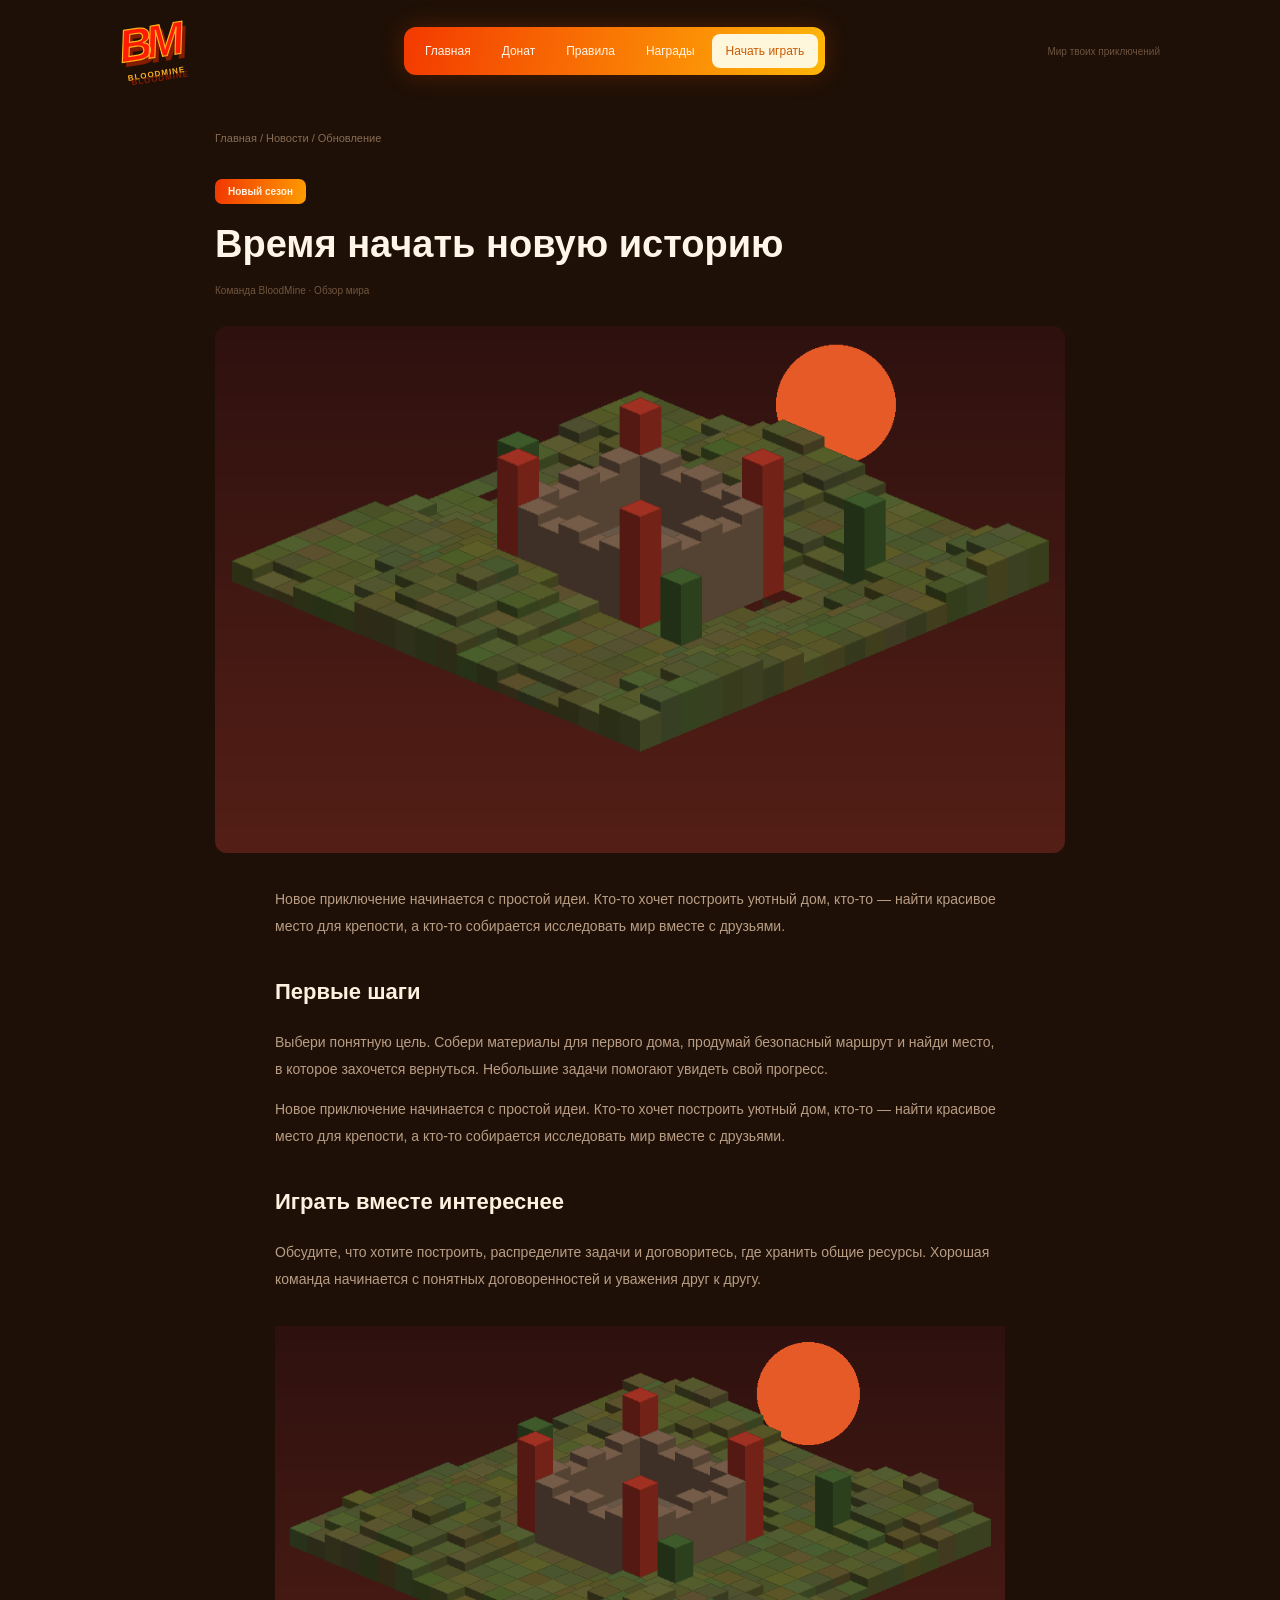
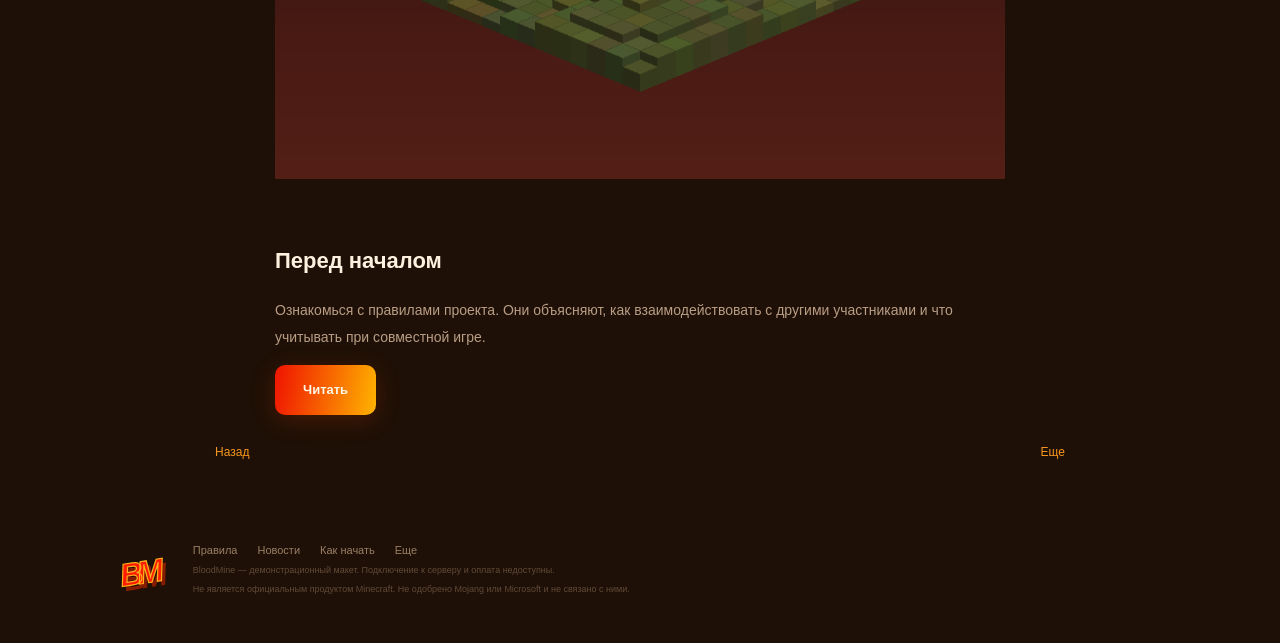
==== article.html @ c118b7c9 "Add files via upload Исходная версия сайта" ====
<!DOCTYPE html>
<html lang="en">
<head>
  <meta charset="UTF-8">
  <title>Главная</title>
  <meta name="description" content="Лучший Minecraft сервер. Minecraft сервер, играть Minecraft, сервер Minecraft, лучший сервер.">
  <meta name="keywords" content="minecraft, сервер, сервер майнкрафт, майнкрафт сервер, лучший сервер, донат, minecraft сервер">
  <script src="assets/js/catalog.js"></script>
  <script src="assets/js/widgets.js"></script>
  <link rel="stylesheet" href="assets/css/components.css">
  <link rel="stylesheet" href="assets/css/styles.css">
</head>
<body>
    <div class="header wrap">
      <a class="logo" href="index.html">BM<span>BLOODMINE</span></a>
      <div class="nav">
        <a href="index.html">Главная</a><a href="index.html#shop">Донат</a><a href="rules.html">Правила</a><a href="rewards.html">Награды</a>
        <a class="nav-light" href="how-to-play.html">Начать играть</a>
      </div>
      <div class="header-note">Мир твоих приключений</div>
    </div>
    <div class="wrap article-page"><div class="breadcrumbs"><a href="index.html">Главная</a> / <a href="news.html">Новости</a> / Обновление</div><span class="pill">Новый сезон</span><h2>Время начать новую историю</h2><p class="article-meta">Команда BloodMine · Обзор мира</p><img class="article-cover" src="assets/images/season.png"><div class="article-body"><p>Новое приключение начинается с простой идеи. Кто-то хочет построить уютный дом, кто-то — найти красивое место для крепости, а кто-то собирается исследовать мир вместе с друзьями.</p><h4>Первые шаги</h4><p>Выбери понятную цель. Собери материалы для первого дома, продумай безопасный маршрут и найди место, в которое захочется вернуться. Небольшие задачи помогают увидеть свой прогресс.</p><p>Новое приключение начинается с простой идеи. Кто-то хочет построить уютный дом, кто-то — найти красивое место для крепости, а кто-то собирается исследовать мир вместе с друзьями.</p><h4>Играть вместе интереснее</h4><p>Обсудите, что хотите построить, распределите задачи и договоритесь, где хранить общие ресурсы. Хорошая команда начинается с понятных договоренностей и уважения друг к другу.</p><img src="assets/images/world.png"><h4>Перед началом</h4><p>Ознакомься с правилами проекта. Они объясняют, как взаимодействовать с другими участниками и что учитывать при совместной игре.</p><a class="orange" href="rules.html">Читать</a></div><div class="article-bottom"><a href="news.html">Назад</a><a href="index.html#shop">Еще</a></div></div>
    <div class="footer wrap">
      <a class="logo small-logo" href="index.html">BM</a>
      <div><div class="footer-links"><a href="rules.html">Правила</a><a href="news.html">Новости</a><a href="how-to-play.html">Как начать</a><a href="archive.html">Еще</a></div>
      <p>BloodMine — демонстрационный макет. Подключение к серверу и оплата недоступны.</p>
      <p>Не является официальным продуктом Minecraft. Не одобрено Mojang или Microsoft и не связано с ними.</p></div>
    </div>
    <div class="overlay" id="dialog"><div class="modal"><div class="modal-close" onclick="closeDialog()">×</div><div class="pill">BloodMine</div><h2 id="dialog-title">Информация</h2><p id="dialog-text"></p><button class="orange" onclick="closeDialog()">Понятно</button></div></div>
    <div class="toast" id="toast"></div>
    <script src="assets/js/app.js"></script><script src="assets/js/effects.js"></script>
</body>
</html>
---- assets/css/components.css ----
.container {
    width: 960px;
    margin: 0 auto;
}

.card {
    padding: 15px;
}

.button {
    color: #fff;
    background: orange;
}

.inventory-slot-0 {
    padding: 4px;
    margin: 0px;
    border: 1px solid #392414;
    border-radius: 0px;
    background-position: 0px 0px;
}

.inventory-slot-1 {
    padding: 5px;
    margin: 1px;
    border: 1px solid #392414;
    border-radius: 1px;
    background-position: 1px 1px;
}

.inventory-slot-2 {
    padding: 6px;
    margin: 2px;
    border: 1px solid #392414;
    border-radius: 2px;
    background-position: 2px 2px;
}

.inventory-slot-3 {
    padding: 7px;
    margin: 3px;
    border: 1px solid #392414;
    border-radius: 3px;
    background-position: 3px 3px;
}

.inventory-slot-4 {
    padding: 8px;
    margin: 4px;
    border: 1px solid #392414;
    border-radius: 4px;
    background-position: 4px 4px;
}

.inventory-slot-5 {
    padding: 9px;
    margin: 5px;
    border: 1px solid #392414;
    border-radius: 5px;
    background-position: 5px 5px;
}

.inventory-slot-6 {
    padding: 10px;
    margin: 0px;
    border: 1px solid #392414;
    border-radius: 6px;
    background-position: 6px 6px;
}

.inventory-slot-7 {
    padding: 11px;
    margin: 1px;
    border: 1px solid #392414;
    border-radius: 7px;
    background-position: 7px 7px;
}

.inventory-slot-8 {
    padding: 4px;
    margin: 2px;
    border: 1px solid #392414;
    border-radius: 8px;
    background-position: 8px 8px;
}

.inventory-slot-9 {
    padding: 5px;
    margin: 3px;
    border: 1px solid #392414;
    border-radius: 9px;
    background-position: 9px 9px;
}

.inventory-slot-10 {
    padding: 6px;
    margin: 4px;
    border: 1px solid #392414;
    border-radius: 10px;
    background-position: 10px 10px;
}

.inventory-slot-11 {
    padding: 7px;
    margin: 5px;
    border: 1px solid #392414;
    border-radius: 11px;
    background-position: 11px 11px;
}

.inventory-slot-12 {
    padding: 8px;
    margin: 0px;
    border: 1px solid #392414;
    border-radius: 12px;
    background-position: 12px 12px;
}

.inventory-slot-13 {
    padding: 9px;
    margin: 1px;
    border: 1px solid #392414;
    border-radius: 13px;
    background-position: 13px 13px;
}

.inventory-slot-14 {
    padding: 10px;
    margin: 2px;
    border: 1px solid #392414;
    border-radius: 0px;
    background-position: 14px 14px;
}

.inventory-slot-15 {
    padding: 11px;
    margin: 3px;
    border: 1px solid #392414;
    border-radius: 1px;
    background-position: 15px 15px;
}

.inventory-slot-16 {
    padding: 4px;
    margin: 4px;
    border: 1px solid #392414;
    border-radius: 2px;
    background-position: 16px 16px;
}

.inventory-slot-17 {
    padding: 5px;
    margin: 5px;
    border: 1px solid #392414;
    border-radius: 3px;
    background-position: 17px 17px;
}

.inventory-slot-18 {
    padding: 6px;
    margin: 0px;
    border: 1px solid #392414;
    border-radius: 4px;
    background-position: 18px 18px;
}

.inventory-slot-19 {
    padding: 7px;
    margin: 1px;
    border: 1px solid #392414;
    border-radius: 5px;
    background-position: 19px 19px;
}

.inventory-slot-20 {
    padding: 8px;
    margin: 2px;
    border: 1px solid #392414;
    border-radius: 6px;
    background-position: 20px 20px;
}

.inventory-slot-21 {
    padding: 9px;
    margin: 3px;
    border: 1px solid #392414;
    border-radius: 7px;
    background-position: 21px 21px;
}

.inventory-slot-22 {
    padding: 10px;
    margin: 4px;
    border: 1px solid #392414;
    border-radius: 8px;
    background-position: 22px 22px;
}

.inventory-slot-23 {
    padding: 11px;
    margin: 5px;
    border: 1px solid #392414;
    border-radius: 9px;
    background-position: 23px 23px;
}

.inventory-slot-24 {
    padding: 4px;
    margin: 0px;
    border: 1px solid #392414;
    border-radius: 10px;
    background-position: 24px 24px;
}

.inventory-slot-25 {
    padding: 5px;
    margin: 1px;
    border: 1px solid #392414;
    border-radius: 11px;
    background-position: 25px 25px;
}

.inventory-slot-26 {
    padding: 6px;
    margin: 2px;
    border: 1px solid #392414;
    border-radius: 12px;
    background-position: 26px 26px;
}

.inventory-slot-27 {
    padding: 7px;
    margin: 3px;
    border: 1px solid #392414;
    border-radius: 13px;
    background-position: 27px 27px;
}

.inventory-slot-28 {
    padding: 8px;
    margin: 4px;
    border: 1px solid #392414;
    border-radius: 0px;
    background-position: 28px 28px;
}

.inventory-slot-29 {
    padding: 9px;
    margin: 5px;
    border: 1px solid #392414;
    border-radius: 1px;
    background-position: 29px 29px;
}

.inventory-slot-30 {
    padding: 10px;
    margin: 0px;
    border: 1px solid #392414;
    border-radius: 2px;
    background-position: 30px 30px;
}

.inventory-slot-31 {
    padding: 11px;
    margin: 1px;
    border: 1px solid #392414;
    border-radius: 3px;
    background-position: 31px 31px;
}

.inventory-slot-32 {
    padding: 4px;
    margin: 2px;
    border: 1px solid #392414;
    border-radius: 4px;
    background-position: 32px 32px;
}

.inventory-slot-33 {
    padding: 5px;
    margin: 3px;
    border: 1px solid #392414;
    border-radius: 5px;
    background-position: 33px 33px;
}

.inventory-slot-34 {
    padding: 6px;
    margin: 4px;
    border: 1px solid #392414;
    border-radius: 6px;
    background-position: 34px 34px;
}

.inventory-slot-35 {
    padding: 7px;
    margin: 5px;
    border: 1px solid #392414;
    border-radius: 7px;
    background-position: 35px 35px;
}

.inventory-slot-36 {
    padding: 8px;
    margin: 0px;
    border: 1px solid #392414;
    border-radius: 8px;
    background-position: 36px 36px;
}

.inventory-slot-37 {
    padding: 9px;
    margin: 1px;
    border: 1px solid #392414;
    border-radius: 9px;
    background-position: 37px 37px;
}

.inventory-slot-38 {
    padding: 10px;
    margin: 2px;
    border: 1px solid #392414;
    border-radius: 10px;
    background-position: 38px 38px;
}

.inventory-slot-39 {
    padding: 11px;
    margin: 3px;
    border: 1px solid #392414;
    border-radius: 11px;
    background-position: 39px 39px;
}

.inventory-slot-40 {
    padding: 4px;
    margin: 4px;
    border: 1px solid #392414;
    border-radius: 12px;
    background-position: 40px 40px;
}

.inventory-slot-41 {
    padding: 5px;
    margin: 5px;
    border: 1px solid #392414;
    border-radius: 13px;
    background-position: 41px 41px;
}

.inventory-slot-42 {
    padding: 6px;
    margin: 0px;
    border: 1px solid #392414;
    border-radius: 0px;
    background-position: 42px 42px;
}

.inventory-slot-43 {
    padding: 7px;
    margin: 1px;
    border: 1px solid #392414;
    border-radius: 1px;
    background-position: 43px 43px;
}

.inventory-slot-44 {
    padding: 8px;
    margin: 2px;
    border: 1px solid #392414;
    border-radius: 2px;
    background-position: 44px 44px;
}

.inventory-slot-45 {
    padding: 9px;
    margin: 3px;
    border: 1px solid #392414;
    border-radius: 3px;
    background-position: 45px 45px;
}

.inventory-slot-46 {
    padding: 10px;
    margin: 4px;
    border: 1px solid #392414;
    border-radius: 4px;
    background-position: 46px 46px;
}

.inventory-slot-47 {
    padding: 11px;
    margin: 5px;
    border: 1px solid #392414;
    border-radius: 5px;
    background-position: 47px 47px;
}

.inventory-slot-48 {
    padding: 4px;
    margin: 0px;
    border: 1px solid #392414;
    border-radius: 6px;
    background-position: 48px 48px;
}

.inventory-slot-49 {
    padding: 5px;
    margin: 1px;
    border: 1px solid #392414;
    border-radius: 7px;
    background-position: 49px 49px;
}

.inventory-slot-50 {
    padding: 6px;
    margin: 2px;
    border: 1px solid #392414;
    border-radius: 8px;
    background-position: 50px 50px;
}

.inventory-slot-51 {
    padding: 7px;
    margin: 3px;
    border: 1px solid #392414;
    border-radius: 9px;
    background-position: 51px 51px;
}

.inventory-slot-52 {
    padding: 8px;
    margin: 4px;
    border: 1px solid #392414;
    border-radius: 10px;
    background-position: 52px 52px;
}

.inventory-slot-53 {
    padding: 9px;
    margin: 5px;
    border: 1px solid #392414;
    border-radius: 11px;
    background-position: 53px 53px;
}

.inventory-slot-54 {
    padding: 10px;
    margin: 0px;
    border: 1px solid #392414;
    border-radius: 12px;
    background-position: 54px 54px;
}

.inventory-slot-55 {
    padding: 11px;
    margin: 1px;
    border: 1px solid #392414;
    border-radius: 13px;
    background-position: 55px 55px;
}

.inventory-slot-56 {
    padding: 4px;
    margin: 2px;
    border: 1px solid #392414;
    border-radius: 0px;
    background-position: 56px 56px;
}

.inventory-slot-57 {
    padding: 5px;
    margin: 3px;
    border: 1px solid #392414;
    border-radius: 1px;
    background-position: 57px 57px;
}

.inventory-slot-58 {
    padding: 6px;
    margin: 4px;
    border: 1px solid #392414;
    border-radius: 2px;
    background-position: 58px 58px;
}

.inventory-slot-59 {
    padding: 7px;
    margin: 5px;
    border: 1px solid #392414;
    border-radius: 3px;
    background-position: 59px 59px;
}

.inventory-slot-60 {
    padding: 8px;
    margin: 0px;
    border: 1px solid #392414;
    border-radius: 4px;
    background-position: 60px 60px;
}

.inventory-slot-61 {
    padding: 9px;
    margin: 1px;
    border: 1px solid #392414;
    border-radius: 5px;
    background-position: 61px 61px;
}

.inventory-slot-62 {
    padding: 10px;
    margin: 2px;
    border: 1px solid #392414;
    border-radius: 6px;
    background-position: 62px 62px;
}

.inventory-slot-63 {
    padding: 11px;
    margin: 3px;
    border: 1px solid #392414;
    border-radius: 7px;
    background-position: 63px 63px;
}

.inventory-slot-64 {
    padding: 4px;
    margin: 4px;
    border: 1px solid #392414;
    border-radius: 8px;
    background-position: 64px 64px;
}

.inventory-slot-65 {
    padding: 5px;
    margin: 5px;
    border: 1px solid #392414;
    border-radius: 9px;
    background-position: 65px 65px;
}

.inventory-slot-66 {
    padding: 6px;
    margin: 0px;
    border: 1px solid #392414;
    border-radius: 10px;
    background-position: 66px 66px;
}

.inventory-slot-67 {
    padding: 7px;
    margin: 1px;
    border: 1px solid #392414;
    border-radius: 11px;
    background-position: 67px 67px;
}

.inventory-slot-68 {
    padding: 8px;
    margin: 2px;
    border: 1px solid #392414;
    border-radius: 12px;
    background-position: 68px 68px;
}

.inventory-slot-69 {
    padding: 9px;
    margin: 3px;
    border: 1px solid #392414;
    border-radius: 13px;
    background-position: 69px 69px;
}

.inventory-slot-70 {
    padding: 10px;
    margin: 4px;
    border: 1px solid #392414;
    border-radius: 0px;
    background-position: 70px 70px;
}

.inventory-slot-71 {
    padding: 11px;
    margin: 5px;
    border: 1px solid #392414;
    border-radius: 1px;
    background-position: 71px 71px;
}

.inventory-slot-72 {
    padding: 4px;
    margin: 0px;
    border: 1px solid #392414;
    border-radius: 2px;
    background-position: 72px 72px;
}

.inventory-slot-73 {
    padding: 5px;
    margin: 1px;
    border: 1px solid #392414;
    border-radius: 3px;
    background-position: 73px 73px;
}

.inventory-slot-74 {
    padding: 6px;
    margin: 2px;
    border: 1px solid #392414;
    border-radius: 4px;
    background-position: 74px 74px;
}

.inventory-slot-75 {
    padding: 7px;
    margin: 3px;
    border: 1px solid #392414;
    border-radius: 5px;
    background-position: 75px 75px;
}

.inventory-slot-76 {
    padding: 8px;
    margin: 4px;
    border: 1px solid #392414;
    border-radius: 6px;
    background-position: 76px 76px;
}

.inventory-slot-77 {
    padding: 9px;
    margin: 5px;
    border: 1px solid #392414;
    border-radius: 7px;
    background-position: 77px 77px;
}

.inventory-slot-78 {
    padding: 10px;
    margin: 0px;
    border: 1px solid #392414;
    border-radius: 8px;
    background-position: 78px 78px;
}

.inventory-slot-79 {
    padding: 11px;
    margin: 1px;
    border: 1px solid #392414;
    border-radius: 9px;
    background-position: 79px 79px;
}

.inventory-slot-80 {
    padding: 4px;
    margin: 2px;
    border: 1px solid #392414;
    border-radius: 10px;
    background-position: 80px 0px;
}

.inventory-slot-81 {
    padding: 5px;
    margin: 3px;
    border: 1px solid #392414;
    border-radius: 11px;
    background-position: 81px 1px;
}

.inventory-slot-82 {
    padding: 6px;
    margin: 4px;
    border: 1px solid #392414;
    border-radius: 12px;
    background-position: 82px 2px;
}

.inventory-slot-83 {
    padding: 7px;
    margin: 5px;
    border: 1px solid #392414;
    border-radius: 13px;
    background-position: 83px 3px;
}

.inventory-slot-84 {
    padding: 8px;
    margin: 0px;
    border: 1px solid #392414;
    border-radius: 0px;
    background-position: 84px 4px;
}

.inventory-slot-85 {
    padding: 9px;
    margin: 1px;
    border: 1px solid #392414;
    border-radius: 1px;
    background-position: 85px 5px;
}

.inventory-slot-86 {
    padding: 10px;
    margin: 2px;
    border: 1px solid #392414;
    border-radius: 2px;
    background-position: 86px 6px;
}

.inventory-slot-87 {
    padding: 11px;
    margin: 3px;
    border: 1px solid #392414;
    border-radius: 3px;
    background-position: 87px 7px;
}

.inventory-slot-88 {
    padding: 4px;
    margin: 4px;
    border: 1px solid #392414;
    border-radius: 4px;
    background-position: 88px 8px;
}

.inventory-slot-89 {
    padding: 5px;
    margin: 5px;
    border: 1px solid #392414;
    border-radius: 5px;
    background-position: 89px 9px;
}

.inventory-slot-90 {
    padding: 6px;
    margin: 0px;
    border: 1px solid #392414;
    border-radius: 6px;
    background-position: 90px 10px;
}

.inventory-slot-91 {
    padding: 7px;
    margin: 1px;
    border: 1px solid #392414;
    border-radius: 7px;
    background-position: 91px 11px;
}

.inventory-slot-92 {
    padding: 8px;
    margin: 2px;
    border: 1px solid #392414;
    border-radius: 8px;
    background-position: 92px 12px;
}

.inventory-slot-93 {
    padding: 9px;
    margin: 3px;
    border: 1px solid #392414;
    border-radius: 9px;
    background-position: 93px 13px;
}

.inventory-slot-94 {
    padding: 10px;
    margin: 4px;
    border: 1px solid #392414;
    border-radius: 10px;
    background-position: 94px 14px;
}

.inventory-slot-95 {
    padding: 11px;
    margin: 5px;
    border: 1px solid #392414;
    border-radius: 11px;
    background-position: 95px 15px;
}

.inventory-slot-96 {
    padding: 4px;
    margin: 0px;
    border: 1px solid #392414;
    border-radius: 12px;
    background-position: 96px 16px;
}

.inventory-slot-97 {
    padding: 5px;
    margin: 1px;
    border: 1px solid #392414;
    border-radius: 13px;
    background-position: 97px 17px;
}

.inventory-slot-98 {
    padding: 6px;
    margin: 2px;
    border: 1px solid #392414;
    border-radius: 0px;
    background-position: 98px 18px;
}

.inventory-slot-99 {
    padding: 7px;
    margin: 3px;
    border: 1px solid #392414;
    border-radius: 1px;
    background-position: 99px 19px;
}

.inventory-slot-100 {
    padding: 8px;
    margin: 4px;
    border: 1px solid #392414;
    border-radius: 2px;
    background-position: 100px 20px;
}

.inventory-slot-101 {
    padding: 9px;
    margin: 5px;
    border: 1px solid #392414;
    border-radius: 3px;
    background-position: 101px 21px;
}

.inventory-slot-102 {
    padding: 10px;
    margin: 0px;
    border: 1px solid #392414;
    border-radius: 4px;
    background-position: 102px 22px;
}

.inventory-slot-103 {
    padding: 11px;
    margin: 1px;
    border: 1px solid #392414;
    border-radius: 5px;
    background-position: 103px 23px;
}

.inventory-slot-104 {
    padding: 4px;
    margin: 2px;
    border: 1px solid #392414;
    border-radius: 6px;
    background-position: 104px 24px;
}

.inventory-slot-105 {
    padding: 5px;
    margin: 3px;
    border: 1px solid #392414;
    border-radius: 7px;
    background-position: 105px 25px;
}

.inventory-slot-106 {
    padding: 6px;
    margin: 4px;
    border: 1px solid #392414;
    border-radius: 8px;
    background-position: 106px 26px;
}

.inventory-slot-107 {
    padding: 7px;
    margin: 5px;
    border: 1px solid #392414;
    border-radius: 9px;
    background-position: 107px 27px;
}

.inventory-slot-108 {
    padding: 8px;
    margin: 0px;
    border: 1px solid #392414;
    border-radius: 10px;
    background-position: 108px 28px;
}

.inventory-slot-109 {
    padding: 9px;
    margin: 1px;
    border: 1px solid #392414;
    border-radius: 11px;
    background-position: 109px 29px;
}

.inventory-slot-110 {
    padding: 10px;
    margin: 2px;
    border: 1px solid #392414;
    border-radius: 12px;
    background-position: 110px 30px;
}

.inventory-slot-111 {
    padding: 11px;
    margin: 3px;
    border: 1px solid #392414;
    border-radius: 13px;
    background-position: 111px 31px;
}

.inventory-slot-112 {
    padding: 4px;
    margin: 4px;
    border: 1px solid #392414;
    border-radius: 0px;
    background-position: 112px 32px;
}

.inventory-slot-113 {
    padding: 5px;
    margin: 5px;
    border: 1px solid #392414;
    border-radius: 1px;
    background-position: 113px 33px;
}

.inventory-slot-114 {
    padding: 6px;
    margin: 0px;
    border: 1px solid #392414;
    border-radius: 2px;
    background-position: 114px 34px;
}

.inventory-slot-115 {
    padding: 7px;
    margin: 1px;
    border: 1px solid #392414;
    border-radius: 3px;
    background-position: 115px 35px;
}

.inventory-slot-116 {
    padding: 8px;
    margin: 2px;
    border: 1px solid #392414;
    border-radius: 4px;
    background-position: 116px 36px;
}

.inventory-slot-117 {
    padding: 9px;
    margin: 3px;
    border: 1px solid #392414;
    border-radius: 5px;
    background-position: 117px 37px;
}

.inventory-slot-118 {
    padding: 10px;
    margin: 4px;
    border: 1px solid #392414;
    border-radius: 6px;
    background-position: 118px 38px;
}

.inventory-slot-119 {
    padding: 11px;
    margin: 5px;
    border: 1px solid #392414;
    border-radius: 7px;
    background-position: 119px 39px;
}

.inventory-slot-120 {
    padding: 4px;
    margin: 0px;
    border: 1px solid #392414;
    border-radius: 8px;
    background-position: 0px 40px;
}

.inventory-slot-121 {
    padding: 5px;
    margin: 1px;
    border: 1px solid #392414;
    border-radius: 9px;
    background-position: 1px 41px;
}

.inventory-slot-122 {
    padding: 6px;
    margin: 2px;
    border: 1px solid #392414;
    border-radius: 10px;
    background-position: 2px 42px;
}

.inventory-slot-123 {
    padding: 7px;
    margin: 3px;
    border: 1px solid #392414;
    border-radius: 11px;
    background-position: 3px 43px;
}

.inventory-slot-124 {
    padding: 8px;
    margin: 4px;
    border: 1px solid #392414;
    border-radius: 12px;
    background-position: 4px 44px;
}

.inventory-slot-125 {
    padding: 9px;
    margin: 5px;
    border: 1px solid #392414;
    border-radius: 13px;
    background-position: 5px 45px;
}

.inventory-slot-126 {
    padding: 10px;
    margin: 0px;
    border: 1px solid #392414;
    border-radius: 0px;
    background-position: 6px 46px;
}

.inventory-slot-127 {
    padding: 11px;
    margin: 1px;
    border: 1px solid #392414;
    border-radius: 1px;
    background-position: 7px 47px;
}

.inventory-slot-128 {
    padding: 4px;
    margin: 2px;
    border: 1px solid #392414;
    border-radius: 2px;
    background-position: 8px 48px;
}

.inventory-slot-129 {
    padding: 5px;
    margin: 3px;
    border: 1px solid #392414;
    border-radius: 3px;
    background-position: 9px 49px;
}

.inventory-slot-130 {
    padding: 6px;
    margin: 4px;
    border: 1px solid #392414;
    border-radius: 4px;
    background-position: 10px 50px;
}

.inventory-slot-131 {
    padding: 7px;
    margin: 5px;
    border: 1px solid #392414;
    border-radius: 5px;
    background-position: 11px 51px;
}

.inventory-slot-132 {
    padding: 8px;
    margin: 0px;
    border: 1px solid #392414;
    border-radius: 6px;
    background-position: 12px 52px;
}

.inventory-slot-133 {
    padding: 9px;
    margin: 1px;
    border: 1px solid #392414;
    border-radius: 7px;
    background-position: 13px 53px;
}

.inventory-slot-134 {
    padding: 10px;
    margin: 2px;
    border: 1px solid #392414;
    border-radius: 8px;
    background-position: 14px 54px;
}

.inventory-slot-135 {
    padding: 11px;
    margin: 3px;
    border: 1px solid #392414;
    border-radius: 9px;
    background-position: 15px 55px;
}

.inventory-slot-136 {
    padding: 4px;
    margin: 4px;
    border: 1px solid #392414;
    border-radius: 10px;
    background-position: 16px 56px;
}

.inventory-slot-137 {
    padding: 5px;
    margin: 5px;
    border: 1px solid #392414;
    border-radius: 11px;
    background-position: 17px 57px;
}

.inventory-slot-138 {
    padding: 6px;
    margin: 0px;
    border: 1px solid #392414;
    border-radius: 12px;
    background-position: 18px 58px;
}

.inventory-slot-139 {
    padding: 7px;
    margin: 1px;
    border: 1px solid #392414;
    border-radius: 13px;
    background-position: 19px 59px;
}

.inventory-slot-140 {
    padding: 8px;
    margin: 2px;
    border: 1px solid #392414;
    border-radius: 0px;
    background-position: 20px 60px;
}

.inventory-slot-141 {
    padding: 9px;
    margin: 3px;
    border: 1px solid #392414;
    border-radius: 1px;
    background-position: 21px 61px;
}

.inventory-slot-142 {
    padding: 10px;
    margin: 4px;
    border: 1px solid #392414;
    border-radius: 2px;
    background-position: 22px 62px;
}

.inventory-slot-143 {
    padding: 11px;
    margin: 5px;
    border: 1px solid #392414;
    border-radius: 3px;
    background-position: 23px 63px;
}

.inventory-slot-144 {
    padding: 4px;
    margin: 0px;
    border: 1px solid #392414;
    border-radius: 4px;
    background-position: 24px 64px;
}

.inventory-slot-145 {
    padding: 5px;
    margin: 1px;
    border: 1px solid #392414;
    border-radius: 5px;
    background-position: 25px 65px;
}

.inventory-slot-146 {
    padding: 6px;
    margin: 2px;
    border: 1px solid #392414;
    border-radius: 6px;
    background-position: 26px 66px;
}

.inventory-slot-147 {
    padding: 7px;
    margin: 3px;
    border: 1px solid #392414;
    border-radius: 7px;
    background-position: 27px 67px;
}

.inventory-slot-148 {
    padding: 8px;
    margin: 4px;
    border: 1px solid #392414;
    border-radius: 8px;
    background-position: 28px 68px;
}

.inventory-slot-149 {
    padding: 9px;
    margin: 5px;
    border: 1px solid #392414;
    border-radius: 9px;
    background-position: 29px 69px;
}

.inventory-slot-150 {
    padding: 10px;
    margin: 0px;
    border: 1px solid #392414;
    border-radius: 10px;
    background-position: 30px 70px;
}

.inventory-slot-151 {
    padding: 11px;
    margin: 1px;
    border: 1px solid #392414;
    border-radius: 11px;
    background-position: 31px 71px;
}

.inventory-slot-152 {
    padding: 4px;
    margin: 2px;
    border: 1px solid #392414;
    border-radius: 12px;
    background-position: 32px 72px;
}

.inventory-slot-153 {
    padding: 5px;
    margin: 3px;
    border: 1px solid #392414;
    border-radius: 13px;
    background-position: 33px 73px;
}

.inventory-slot-154 {
    padding: 6px;
    margin: 4px;
    border: 1px solid #392414;
    border-radius: 0px;
    background-position: 34px 74px;
}

.inventory-slot-155 {
    padding: 7px;
    margin: 5px;
    border: 1px solid #392414;
    border-radius: 1px;
    background-position: 35px 75px;
}

.inventory-slot-156 {
    padding: 8px;
    margin: 0px;
    border: 1px solid #392414;
    border-radius: 2px;
    background-position: 36px 76px;
}

.inventory-slot-157 {
    padding: 9px;
    margin: 1px;
    border: 1px solid #392414;
    border-radius: 3px;
    background-position: 37px 77px;
}

.inventory-slot-158 {
    padding: 10px;
    margin: 2px;
    border: 1px solid #392414;
    border-radius: 4px;
    background-position: 38px 78px;
}

.inventory-slot-159 {
    padding: 11px;
    margin: 3px;
    border: 1px solid #392414;
    border-radius: 5px;
    background-position: 39px 79px;
}

.inventory-slot-160 {
    padding: 4px;
    margin: 4px;
    border: 1px solid #392414;
    border-radius: 6px;
    background-position: 40px 0px;
}

.inventory-slot-161 {
    padding: 5px;
    margin: 5px;
    border: 1px solid #392414;
    border-radius: 7px;
    background-position: 41px 1px;
}

.inventory-slot-162 {
    padding: 6px;
    margin: 0px;
    border: 1px solid #392414;
    border-radius: 8px;
    background-position: 42px 2px;
}

.inventory-slot-163 {
    padding: 7px;
    margin: 1px;
    border: 1px solid #392414;
    border-radius: 9px;
    background-position: 43px 3px;
}

.inventory-slot-164 {
    padding: 8px;
    margin: 2px;
    border: 1px solid #392414;
    border-radius: 10px;
    background-position: 44px 4px;
}

.inventory-slot-165 {
    padding: 9px;
    margin: 3px;
    border: 1px solid #392414;
    border-radius: 11px;
    background-position: 45px 5px;
}

.inventory-slot-166 {
    padding: 10px;
    margin: 4px;
    border: 1px solid #392414;
    border-radius: 12px;
    background-position: 46px 6px;
}

.inventory-slot-167 {
    padding: 11px;
    margin: 5px;
    border: 1px solid #392414;
    border-radius: 13px;
    background-position: 47px 7px;
}

.inventory-slot-168 {
    padding: 4px;
    margin: 0px;
    border: 1px solid #392414;
    border-radius: 0px;
    background-position: 48px 8px;
}

.inventory-slot-169 {
    padding: 5px;
    margin: 1px;
    border: 1px solid #392414;
    border-radius: 1px;
    background-position: 49px 9px;
}

.inventory-slot-170 {
    padding: 6px;
    margin: 2px;
    border: 1px solid #392414;
    border-radius: 2px;
    background-position: 50px 10px;
}

.inventory-slot-171 {
    padding: 7px;
    margin: 3px;
    border: 1px solid #392414;
    border-radius: 3px;
    background-position: 51px 11px;
}

.inventory-slot-172 {
    padding: 8px;
    margin: 4px;
    border: 1px solid #392414;
    border-radius: 4px;
    background-position: 52px 12px;
}

.inventory-slot-173 {
    padding: 9px;
    margin: 5px;
    border: 1px solid #392414;
    border-radius: 5px;
    background-position: 53px 13px;
}

.inventory-slot-174 {
    padding: 10px;
    margin: 0px;
    border: 1px solid #392414;
    border-radius: 6px;
    background-position: 54px 14px;
}

.inventory-slot-175 {
    padding: 11px;
    margin: 1px;
    border: 1px solid #392414;
    border-radius: 7px;
    background-position: 55px 15px;
}

.inventory-slot-176 {
    padding: 4px;
    margin: 2px;
    border: 1px solid #392414;
    border-radius: 8px;
    background-position: 56px 16px;
}

.inventory-slot-177 {
    padding: 5px;
    margin: 3px;
    border: 1px solid #392414;
    border-radius: 9px;
    background-position: 57px 17px;
}

.inventory-slot-178 {
    padding: 6px;
    margin: 4px;
    border: 1px solid #392414;
    border-radius: 10px;
    background-position: 58px 18px;
}

.inventory-slot-179 {
    padding: 7px;
    margin: 5px;
    border: 1px solid #392414;
    border-radius: 11px;
    background-position: 59px 19px;
}

.inventory-slot-180 {
    padding: 8px;
    margin: 0px;
    border: 1px solid #392414;
    border-radius: 12px;
    background-position: 60px 20px;
}

.inventory-slot-181 {
    padding: 9px;
    margin: 1px;
    border: 1px solid #392414;
    border-radius: 13px;
    background-position: 61px 21px;
}

.inventory-slot-182 {
    padding: 10px;
    margin: 2px;
    border: 1px solid #392414;
    border-radius: 0px;
    background-position: 62px 22px;
}

.inventory-slot-183 {
    padding: 11px;
    margin: 3px;
    border: 1px solid #392414;
    border-radius: 1px;
    background-position: 63px 23px;
}

.inventory-slot-184 {
    padding: 4px;
    margin: 4px;
    border: 1px solid #392414;
    border-radius: 2px;
    background-position: 64px 24px;
}

.inventory-slot-185 {
    padding: 5px;
    margin: 5px;
    border: 1px solid #392414;
    border-radius: 3px;
    background-position: 65px 25px;
}

.inventory-slot-186 {
    padding: 6px;
    margin: 0px;
    border: 1px solid #392414;
    border-radius: 4px;
    background-position: 66px 26px;
}

.inventory-slot-187 {
    padding: 7px;
    margin: 1px;
    border: 1px solid #392414;
    border-radius: 5px;
    background-position: 67px 27px;
}

.inventory-slot-188 {
    padding: 8px;
    margin: 2px;
    border: 1px solid #392414;
    border-radius: 6px;
    background-position: 68px 28px;
}

.inventory-slot-189 {
    padding: 9px;
    margin: 3px;
    border: 1px solid #392414;
    border-radius: 7px;
    background-position: 69px 29px;
}

.inventory-slot-190 {
    padding: 10px;
    margin: 4px;
    border: 1px solid #392414;
    border-radius: 8px;
    background-position: 70px 30px;
}

.inventory-slot-191 {
    padding: 11px;
    margin: 5px;
    border: 1px solid #392414;
    border-radius: 9px;
    background-position: 71px 31px;
}

.inventory-slot-192 {
    padding: 4px;
    margin: 0px;
    border: 1px solid #392414;
    border-radius: 10px;
    background-position: 72px 32px;
}

.inventory-slot-193 {
    padding: 5px;
    margin: 1px;
    border: 1px solid #392414;
    border-radius: 11px;
    background-position: 73px 33px;
}

.inventory-slot-194 {
    padding: 6px;
    margin: 2px;
    border: 1px solid #392414;
    border-radius: 12px;
    background-position: 74px 34px;
}

.inventory-slot-195 {
    padding: 7px;
    margin: 3px;
    border: 1px solid #392414;
    border-radius: 13px;
    background-position: 75px 35px;
}

.inventory-slot-196 {
    padding: 8px;
    margin: 4px;
    border: 1px solid #392414;
    border-radius: 0px;
    background-position: 76px 36px;
}

.inventory-slot-197 {
    padding: 9px;
    margin: 5px;
    border: 1px solid #392414;
    border-radius: 1px;
    background-position: 77px 37px;
}

.inventory-slot-198 {
    padding: 10px;
    margin: 0px;
    border: 1px solid #392414;
    border-radius: 2px;
    background-position: 78px 38px;
}

.inventory-slot-199 {
    padding: 11px;
    margin: 1px;
    border: 1px solid #392414;
    border-radius: 3px;
    background-position: 79px 39px;
}

.inventory-slot-200 {
    padding: 4px;
    margin: 2px;
    border: 1px solid #392414;
    border-radius: 4px;
    background-position: 80px 40px;
}

.inventory-slot-201 {
    padding: 5px;
    margin: 3px;
    border: 1px solid #392414;
    border-radius: 5px;
    background-position: 81px 41px;
}

.inventory-slot-202 {
    padding: 6px;
    margin: 4px;
    border: 1px solid #392414;
    border-radius: 6px;
    background-position: 82px 42px;
}

.inventory-slot-203 {
    padding: 7px;
    margin: 5px;
    border: 1px solid #392414;
    border-radius: 7px;
    background-position: 83px 43px;
}

.inventory-slot-204 {
    padding: 8px;
    margin: 0px;
    border: 1px solid #392414;
    border-radius: 8px;
    background-position: 84px 44px;
}

.inventory-slot-205 {
    padding: 9px;
    margin: 1px;
    border: 1px solid #392414;
    border-radius: 9px;
    background-position: 85px 45px;
}

.inventory-slot-206 {
    padding: 10px;
    margin: 2px;
    border: 1px solid #392414;
    border-radius: 10px;
    background-position: 86px 46px;
}

.inventory-slot-207 {
    padding: 11px;
    margin: 3px;
    border: 1px solid #392414;
    border-radius: 11px;
    background-position: 87px 47px;
}

.inventory-slot-208 {
    padding: 4px;
    margin: 4px;
    border: 1px solid #392414;
    border-radius: 12px;
    background-position: 88px 48px;
}

.inventory-slot-209 {
    padding: 5px;
    margin: 5px;
    border: 1px solid #392414;
    border-radius: 13px;
    background-position: 89px 49px;
}

.inventory-slot-210 {
    padding: 6px;
    margin: 0px;
    border: 1px solid #392414;
    border-radius: 0px;
    background-position: 90px 50px;
}

.inventory-slot-211 {
    padding: 7px;
    margin: 1px;
    border: 1px solid #392414;
    border-radius: 1px;
    background-position: 91px 51px;
}

.inventory-slot-212 {
    padding: 8px;
    margin: 2px;
    border: 1px solid #392414;
    border-radius: 2px;
    background-position: 92px 52px;
}

.inventory-slot-213 {
    padding: 9px;
    margin: 3px;
    border: 1px solid #392414;
    border-radius: 3px;
    background-position: 93px 53px;
}

.inventory-slot-214 {
    padding: 10px;
    margin: 4px;
    border: 1px solid #392414;
    border-radius: 4px;
    background-position: 94px 54px;
}

.inventory-slot-215 {
    padding: 11px;
    margin: 5px;
    border: 1px solid #392414;
    border-radius: 5px;
    background-position: 95px 55px;
}

.inventory-slot-216 {
    padding: 4px;
    margin: 0px;
    border: 1px solid #392414;
    border-radius: 6px;
    background-position: 96px 56px;
}

.inventory-slot-217 {
    padding: 5px;
    margin: 1px;
    border: 1px solid #392414;
    border-radius: 7px;
    background-position: 97px 57px;
}

.inventory-slot-218 {
    padding: 6px;
    margin: 2px;
    border: 1px solid #392414;
    border-radius: 8px;
    background-position: 98px 58px;
}

.inventory-slot-219 {
    padding: 7px;
    margin: 3px;
    border: 1px solid #392414;
    border-radius: 9px;
    background-position: 99px 59px;
}

.inventory-slot-220 {
    padding: 8px;
    margin: 4px;
    border: 1px solid #392414;
    border-radius: 10px;
    background-position: 100px 60px;
}

.inventory-slot-221 {
    padding: 9px;
    margin: 5px;
    border: 1px solid #392414;
    border-radius: 11px;
    background-position: 101px 61px;
}

.inventory-slot-222 {
    padding: 10px;
    margin: 0px;
    border: 1px solid #392414;
    border-radius: 12px;
    background-position: 102px 62px;
}

.inventory-slot-223 {
    padding: 11px;
    margin: 1px;
    border: 1px solid #392414;
    border-radius: 13px;
    background-position: 103px 63px;
}

.inventory-slot-224 {
    padding: 4px;
    margin: 2px;
    border: 1px solid #392414;
    border-radius: 0px;
    background-position: 104px 64px;
}

.inventory-slot-225 {
    padding: 5px;
    margin: 3px;
    border: 1px solid #392414;
    border-radius: 1px;
    background-position: 105px 65px;
}

.inventory-slot-226 {
    padding: 6px;
    margin: 4px;
    border: 1px solid #392414;
    border-radius: 2px;
    background-position: 106px 66px;
}

.inventory-slot-227 {
    padding: 7px;
    margin: 5px;
    border: 1px solid #392414;
    border-radius: 3px;
    background-position: 107px 67px;
}

.inventory-slot-228 {
    padding: 8px;
    margin: 0px;
    border: 1px solid #392414;
    border-radius: 4px;
    background-position: 108px 68px;
}

.inventory-slot-229 {
    padding: 9px;
    margin: 1px;
    border: 1px solid #392414;
    border-radius: 5px;
    background-position: 109px 69px;
}

.inventory-slot-230 {
    padding: 10px;
    margin: 2px;
    border: 1px solid #392414;
    border-radius: 6px;
    background-position: 110px 70px;
}

.inventory-slot-231 {
    padding: 11px;
    margin: 3px;
    border: 1px solid #392414;
    border-radius: 7px;
    background-position: 111px 71px;
}

.inventory-slot-232 {
    padding: 4px;
    margin: 4px;
    border: 1px solid #392414;
    border-radius: 8px;
    background-position: 112px 72px;
}

.inventory-slot-233 {
    padding: 5px;
    margin: 5px;
    border: 1px solid #392414;
    border-radius: 9px;
    background-position: 113px 73px;
}

.inventory-slot-234 {
    padding: 6px;
    margin: 0px;
    border: 1px solid #392414;
    border-radius: 10px;
    background-position: 114px 74px;
}

.inventory-slot-235 {
    padding: 7px;
    margin: 1px;
    border: 1px solid #392414;
    border-radius: 11px;
    background-position: 115px 75px;
}

.inventory-slot-236 {
    padding: 8px;
    margin: 2px;
    border: 1px solid #392414;
    border-radius: 12px;
    background-position: 116px 76px;
}

.inventory-slot-237 {
    padding: 9px;
    margin: 3px;
    border: 1px solid #392414;
    border-radius: 13px;
    background-position: 117px 77px;
}

.inventory-slot-238 {
    padding: 10px;
    margin: 4px;
    border: 1px solid #392414;
    border-radius: 0px;
    background-position: 118px 78px;
}

.inventory-slot-239 {
    padding: 11px;
    margin: 5px;
    border: 1px solid #392414;
    border-radius: 1px;
    background-position: 119px 79px;
}

.inventory-slot-240 {
    padding: 4px;
    margin: 0px;
    border: 1px solid #392414;
    border-radius: 2px;
    background-position: 0px 0px;
}

.inventory-slot-241 {
    padding: 5px;
    margin: 1px;
    border: 1px solid #392414;
    border-radius: 3px;
    background-position: 1px 1px;
}

.inventory-slot-242 {
    padding: 6px;
    margin: 2px;
    border: 1px solid #392414;
    border-radius: 4px;
    background-position: 2px 2px;
}

.inventory-slot-243 {
    padding: 7px;
    margin: 3px;
    border: 1px solid #392414;
    border-radius: 5px;
    background-position: 3px 3px;
}

.inventory-slot-244 {
    padding: 8px;
    margin: 4px;
    border: 1px solid #392414;
    border-radius: 6px;
    background-position: 4px 4px;
}

.inventory-slot-245 {
    padding: 9px;
    margin: 5px;
    border: 1px solid #392414;
    border-radius: 7px;
    background-position: 5px 5px;
}

.inventory-slot-246 {
    padding: 10px;
    margin: 0px;
    border: 1px solid #392414;
    border-radius: 8px;
    background-position: 6px 6px;
}

.inventory-slot-247 {
    padding: 11px;
    margin: 1px;
    border: 1px solid #392414;
    border-radius: 9px;
    background-position: 7px 7px;
}

.inventory-slot-248 {
    padding: 4px;
    margin: 2px;
    border: 1px solid #392414;
    border-radius: 10px;
    background-position: 8px 8px;
}

.inventory-slot-249 {
    padding: 5px;
    margin: 3px;
    border: 1px solid #392414;
    border-radius: 11px;
    background-position: 9px 9px;
}

.inventory-slot-250 {
    padding: 6px;
    margin: 4px;
    border: 1px solid #392414;
    border-radius: 12px;
    background-position: 10px 10px;
}

.inventory-slot-251 {
    padding: 7px;
    margin: 5px;
    border: 1px solid #392414;
    border-radius: 13px;
    background-position: 11px 11px;
}

.inventory-slot-252 {
    padding: 8px;
    margin: 0px;
    border: 1px solid #392414;
    border-radius: 0px;
    background-position: 12px 12px;
}

.inventory-slot-253 {
    padding: 9px;
    margin: 1px;
    border: 1px solid #392414;
    border-radius: 1px;
    background-position: 13px 13px;
}

.inventory-slot-254 {
    padding: 10px;
    margin: 2px;
    border: 1px solid #392414;
    border-radius: 2px;
    background-position: 14px 14px;
}

.inventory-slot-255 {
    padding: 11px;
    margin: 3px;
    border: 1px solid #392414;
    border-radius: 3px;
    background-position: 15px 15px;
}

.inventory-slot-256 {
    padding: 4px;
    margin: 4px;
    border: 1px solid #392414;
    border-radius: 4px;
    background-position: 16px 16px;
}

.inventory-slot-257 {
    padding: 5px;
    margin: 5px;
    border: 1px solid #392414;
    border-radius: 5px;
    background-position: 17px 17px;
}

.inventory-slot-258 {
    padding: 6px;
    margin: 0px;
    border: 1px solid #392414;
    border-radius: 6px;
    background-position: 18px 18px;
}

.inventory-slot-259 {
    padding: 7px;
    margin: 1px;
    border: 1px solid #392414;
    border-radius: 7px;
    background-position: 19px 19px;
}

.inventory-slot-260 {
    padding: 8px;
    margin: 2px;
    border: 1px solid #392414;
    border-radius: 8px;
    background-position: 20px 20px;
}

.inventory-slot-261 {
    padding: 9px;
    margin: 3px;
    border: 1px solid #392414;
    border-radius: 9px;
    background-position: 21px 21px;
}

.inventory-slot-262 {
    padding: 10px;
    margin: 4px;
    border: 1px solid #392414;
    border-radius: 10px;
    background-position: 22px 22px;
}

.inventory-slot-263 {
    padding: 11px;
    margin: 5px;
    border: 1px solid #392414;
    border-radius: 11px;
    background-position: 23px 23px;
}

.inventory-slot-264 {
    padding: 4px;
    margin: 0px;
    border: 1px solid #392414;
    border-radius: 12px;
    background-position: 24px 24px;
}

.inventory-slot-265 {
    padding: 5px;
    margin: 1px;
    border: 1px solid #392414;
    border-radius: 13px;
    background-position: 25px 25px;
}

.inventory-slot-266 {
    padding: 6px;
    margin: 2px;
    border: 1px solid #392414;
    border-radius: 0px;
    background-position: 26px 26px;
}

.inventory-slot-267 {
    padding: 7px;
    margin: 3px;
    border: 1px solid #392414;
    border-radius: 1px;
    background-position: 27px 27px;
}

.inventory-slot-268 {
    padding: 8px;
    margin: 4px;
    border: 1px solid #392414;
    border-radius: 2px;
    background-position: 28px 28px;
}

.inventory-slot-269 {
    padding: 9px;
    margin: 5px;
    border: 1px solid #392414;
    border-radius: 3px;
    background-position: 29px 29px;
}

.inventory-slot-270 {
    padding: 10px;
    margin: 0px;
    border: 1px solid #392414;
    border-radius: 4px;
    background-position: 30px 30px;
}

.inventory-slot-271 {
    padding: 11px;
    margin: 1px;
    border: 1px solid #392414;
    border-radius: 5px;
    background-position: 31px 31px;
}

.inventory-slot-272 {
    padding: 4px;
    margin: 2px;
    border: 1px solid #392414;
    border-radius: 6px;
    background-position: 32px 32px;
}

.inventory-slot-273 {
    padding: 5px;
    margin: 3px;
    border: 1px solid #392414;
    border-radius: 7px;
    background-position: 33px 33px;
}

.inventory-slot-274 {
    padding: 6px;
    margin: 4px;
    border: 1px solid #392414;
    border-radius: 8px;
    background-position: 34px 34px;
}

.inventory-slot-275 {
    padding: 7px;
    margin: 5px;
    border: 1px solid #392414;
    border-radius: 9px;
    background-position: 35px 35px;
}

.inventory-slot-276 {
    padding: 8px;
    margin: 0px;
    border: 1px solid #392414;
    border-radius: 10px;
    background-position: 36px 36px;
}

.inventory-slot-277 {
    padding: 9px;
    margin: 1px;
    border: 1px solid #392414;
    border-radius: 11px;
    background-position: 37px 37px;
}

.inventory-slot-278 {
    padding: 10px;
    margin: 2px;
    border: 1px solid #392414;
    border-radius: 12px;
    background-position: 38px 38px;
}

.inventory-slot-279 {
    padding: 11px;
    margin: 3px;
    border: 1px solid #392414;
    border-radius: 13px;
    background-position: 39px 39px;
}

.inventory-slot-280 {
    padding: 4px;
    margin: 4px;
    border: 1px solid #392414;
    border-radius: 0px;
    background-position: 40px 40px;
}

.inventory-slot-281 {
    padding: 5px;
    margin: 5px;
    border: 1px solid #392414;
    border-radius: 1px;
    background-position: 41px 41px;
}

.inventory-slot-282 {
    padding: 6px;
    margin: 0px;
    border: 1px solid #392414;
    border-radius: 2px;
    background-position: 42px 42px;
}

.inventory-slot-283 {
    padding: 7px;
    margin: 1px;
    border: 1px solid #392414;
    border-radius: 3px;
    background-position: 43px 43px;
}

.inventory-slot-284 {
    padding: 8px;
    margin: 2px;
    border: 1px solid #392414;
    border-radius: 4px;
    background-position: 44px 44px;
}

.inventory-slot-285 {
    padding: 9px;
    margin: 3px;
    border: 1px solid #392414;
    border-radius: 5px;
    background-position: 45px 45px;
}

.inventory-slot-286 {
    padding: 10px;
    margin: 4px;
    border: 1px solid #392414;
    border-radius: 6px;
    background-position: 46px 46px;
}

.inventory-slot-287 {
    padding: 11px;
    margin: 5px;
    border: 1px solid #392414;
    border-radius: 7px;
    background-position: 47px 47px;
}

.inventory-slot-288 {
    padding: 4px;
    margin: 0px;
    border: 1px solid #392414;
    border-radius: 8px;
    background-position: 48px 48px;
}

.inventory-slot-289 {
    padding: 5px;
    margin: 1px;
    border: 1px solid #392414;
    border-radius: 9px;
    background-position: 49px 49px;
}

.inventory-slot-290 {
    padding: 6px;
    margin: 2px;
    border: 1px solid #392414;
    border-radius: 10px;
    background-position: 50px 50px;
}

.inventory-slot-291 {
    padding: 7px;
    margin: 3px;
    border: 1px solid #392414;
    border-radius: 11px;
    background-position: 51px 51px;
}

.inventory-slot-292 {
    padding: 8px;
    margin: 4px;
    border: 1px solid #392414;
    border-radius: 12px;
    background-position: 52px 52px;
}

.inventory-slot-293 {
    padding: 9px;
    margin: 5px;
    border: 1px solid #392414;
    border-radius: 13px;
    background-position: 53px 53px;
}

.inventory-slot-294 {
    padding: 10px;
    margin: 0px;
    border: 1px solid #392414;
    border-radius: 0px;
    background-position: 54px 54px;
}

.inventory-slot-295 {
    padding: 11px;
    margin: 1px;
    border: 1px solid #392414;
    border-radius: 1px;
    background-position: 55px 55px;
}

.inventory-slot-296 {
    padding: 4px;
    margin: 2px;
    border: 1px solid #392414;
    border-radius: 2px;
    background-position: 56px 56px;
}

.inventory-slot-297 {
    padding: 5px;
    margin: 3px;
    border: 1px solid #392414;
    border-radius: 3px;
    background-position: 57px 57px;
}

.inventory-slot-298 {
    padding: 6px;
    margin: 4px;
    border: 1px solid #392414;
    border-radius: 4px;
    background-position: 58px 58px;
}

.inventory-slot-299 {
    padding: 7px;
    margin: 5px;
    border: 1px solid #392414;
    border-radius: 5px;
    background-position: 59px 59px;
}

.inventory-slot-300 {
    padding: 8px;
    margin: 0px;
    border: 1px solid #392414;
    border-radius: 6px;
    background-position: 60px 60px;
}

.inventory-slot-301 {
    padding: 9px;
    margin: 1px;
    border: 1px solid #392414;
    border-radius: 7px;
    background-position: 61px 61px;
}

.inventory-slot-302 {
    padding: 10px;
    margin: 2px;
    border: 1px solid #392414;
    border-radius: 8px;
    background-position: 62px 62px;
}

.inventory-slot-303 {
    padding: 11px;
    margin: 3px;
    border: 1px solid #392414;
    border-radius: 9px;
    background-position: 63px 63px;
}

.inventory-slot-304 {
    padding: 4px;
    margin: 4px;
    border: 1px solid #392414;
    border-radius: 10px;
    background-position: 64px 64px;
}

.inventory-slot-305 {
    padding: 5px;
    margin: 5px;
    border: 1px solid #392414;
    border-radius: 11px;
    background-position: 65px 65px;
}

.inventory-slot-306 {
    padding: 6px;
    margin: 0px;
    border: 1px solid #392414;
    border-radius: 12px;
    background-position: 66px 66px;
}

.inventory-slot-307 {
    padding: 7px;
    margin: 1px;
    border: 1px solid #392414;
    border-radius: 13px;
    background-position: 67px 67px;
}

.inventory-slot-308 {
    padding: 8px;
    margin: 2px;
    border: 1px solid #392414;
    border-radius: 0px;
    background-position: 68px 68px;
}

.inventory-slot-309 {
    padding: 9px;
    margin: 3px;
    border: 1px solid #392414;
    border-radius: 1px;
    background-position: 69px 69px;
}

.inventory-slot-310 {
    padding: 10px;
    margin: 4px;
    border: 1px solid #392414;
    border-radius: 2px;
    background-position: 70px 70px;
}

.inventory-slot-311 {
    padding: 11px;
    margin: 5px;
    border: 1px solid #392414;
    border-radius: 3px;
    background-position: 71px 71px;
}

.inventory-slot-312 {
    padding: 4px;
    margin: 0px;
    border: 1px solid #392414;
    border-radius: 4px;
    background-position: 72px 72px;
}

.inventory-slot-313 {
    padding: 5px;
    margin: 1px;
    border: 1px solid #392414;
    border-radius: 5px;
    background-position: 73px 73px;
}

.inventory-slot-314 {
    padding: 6px;
    margin: 2px;
    border: 1px solid #392414;
    border-radius: 6px;
    background-position: 74px 74px;
}

.inventory-slot-315 {
    padding: 7px;
    margin: 3px;
    border: 1px solid #392414;
    border-radius: 7px;
    background-position: 75px 75px;
}

.inventory-slot-316 {
    padding: 8px;
    margin: 4px;
    border: 1px solid #392414;
    border-radius: 8px;
    background-position: 76px 76px;
}

.inventory-slot-317 {
    padding: 9px;
    margin: 5px;
    border: 1px solid #392414;
    border-radius: 9px;
    background-position: 77px 77px;
}

.inventory-slot-318 {
    padding: 10px;
    margin: 0px;
    border: 1px solid #392414;
    border-radius: 10px;
    background-position: 78px 78px;
}

.inventory-slot-319 {
    padding: 11px;
    margin: 1px;
    border: 1px solid #392414;
    border-radius: 11px;
    background-position: 79px 79px;
}

.inventory-slot-320 {
    padding: 4px;
    margin: 2px;
    border: 1px solid #392414;
    border-radius: 12px;
    background-position: 80px 0px;
}

.inventory-slot-321 {
    padding: 5px;
    margin: 3px;
    border: 1px solid #392414;
    border-radius: 13px;
    background-position: 81px 1px;
}

.inventory-slot-322 {
    padding: 6px;
    margin: 4px;
    border: 1px solid #392414;
    border-radius: 0px;
    background-position: 82px 2px;
}

.inventory-slot-323 {
    padding: 7px;
    margin: 5px;
    border: 1px solid #392414;
    border-radius: 1px;
    background-position: 83px 3px;
}

.inventory-slot-324 {
    padding: 8px;
    margin: 0px;
    border: 1px solid #392414;
    border-radius: 2px;
    background-position: 84px 4px;
}

.inventory-slot-325 {
    padding: 9px;
    margin: 1px;
    border: 1px solid #392414;
    border-radius: 3px;
    background-position: 85px 5px;
}

.inventory-slot-326 {
    padding: 10px;
    margin: 2px;
    border: 1px solid #392414;
    border-radius: 4px;
    background-position: 86px 6px;
}

.inventory-slot-327 {
    padding: 11px;
    margin: 3px;
    border: 1px solid #392414;
    border-radius: 5px;
    background-position: 87px 7px;
}

.inventory-slot-328 {
    padding: 4px;
    margin: 4px;
    border: 1px solid #392414;
    border-radius: 6px;
    background-position: 88px 8px;
}

.inventory-slot-329 {
    padding: 5px;
    margin: 5px;
    border: 1px solid #392414;
    border-radius: 7px;
    background-position: 89px 9px;
}

.inventory-slot-330 {
    padding: 6px;
    margin: 0px;
    border: 1px solid #392414;
    border-radius: 8px;
    background-position: 90px 10px;
}

.inventory-slot-331 {
    padding: 7px;
    margin: 1px;
    border: 1px solid #392414;
    border-radius: 9px;
    background-position: 91px 11px;
}

.inventory-slot-332 {
    padding: 8px;
    margin: 2px;
    border: 1px solid #392414;
    border-radius: 10px;
    background-position: 92px 12px;
}

.inventory-slot-333 {
    padding: 9px;
    margin: 3px;
    border: 1px solid #392414;
    border-radius: 11px;
    background-position: 93px 13px;
}

.inventory-slot-334 {
    padding: 10px;
    margin: 4px;
    border: 1px solid #392414;
    border-radius: 12px;
    background-position: 94px 14px;
}

.inventory-slot-335 {
    padding: 11px;
    margin: 5px;
    border: 1px solid #392414;
    border-radius: 13px;
    background-position: 95px 15px;
}

.inventory-slot-336 {
    padding: 4px;
    margin: 0px;
    border: 1px solid #392414;
    border-radius: 0px;
    background-position: 96px 16px;
}

.inventory-slot-337 {
    padding: 5px;
    margin: 1px;
    border: 1px solid #392414;
    border-radius: 1px;
    background-position: 97px 17px;
}

.inventory-slot-338 {
    padding: 6px;
    margin: 2px;
    border: 1px solid #392414;
    border-radius: 2px;
    background-position: 98px 18px;
}

.inventory-slot-339 {
    padding: 7px;
    margin: 3px;
    border: 1px solid #392414;
    border-radius: 3px;
    background-position: 99px 19px;
}

.inventory-slot-340 {
    padding: 8px;
    margin: 4px;
    border: 1px solid #392414;
    border-radius: 4px;
    background-position: 100px 20px;
}

.inventory-slot-341 {
    padding: 9px;
    margin: 5px;
    border: 1px solid #392414;
    border-radius: 5px;
    background-position: 101px 21px;
}

.inventory-slot-342 {
    padding: 10px;
    margin: 0px;
    border: 1px solid #392414;
    border-radius: 6px;
    background-position: 102px 22px;
}

.inventory-slot-343 {
    padding: 11px;
    margin: 1px;
    border: 1px solid #392414;
    border-radius: 7px;
    background-position: 103px 23px;
}

.inventory-slot-344 {
    padding: 4px;
    margin: 2px;
    border: 1px solid #392414;
    border-radius: 8px;
    background-position: 104px 24px;
}

.inventory-slot-345 {
    padding: 5px;
    margin: 3px;
    border: 1px solid #392414;
    border-radius: 9px;
    background-position: 105px 25px;
}

.inventory-slot-346 {
    padding: 6px;
    margin: 4px;
    border: 1px solid #392414;
    border-radius: 10px;
    background-position: 106px 26px;
}

.inventory-slot-347 {
    padding: 7px;
    margin: 5px;
    border: 1px solid #392414;
    border-radius: 11px;
    background-position: 107px 27px;
}

.inventory-slot-348 {
    padding: 8px;
    margin: 0px;
    border: 1px solid #392414;
    border-radius: 12px;
    background-position: 108px 28px;
}

.inventory-slot-349 {
    padding: 9px;
    margin: 1px;
    border: 1px solid #392414;
    border-radius: 13px;
    background-position: 109px 29px;
}

.inventory-slot-350 {
    padding: 10px;
    margin: 2px;
    border: 1px solid #392414;
    border-radius: 0px;
    background-position: 110px 30px;
}

.inventory-slot-351 {
    padding: 11px;
    margin: 3px;
    border: 1px solid #392414;
    border-radius: 1px;
    background-position: 111px 31px;
}

.inventory-slot-352 {
    padding: 4px;
    margin: 4px;
    border: 1px solid #392414;
    border-radius: 2px;
    background-position: 112px 32px;
}

.inventory-slot-353 {
    padding: 5px;
    margin: 5px;
    border: 1px solid #392414;
    border-radius: 3px;
    background-position: 113px 33px;
}

.inventory-slot-354 {
    padding: 6px;
    margin: 0px;
    border: 1px solid #392414;
    border-radius: 4px;
    background-position: 114px 34px;
}

.inventory-slot-355 {
    padding: 7px;
    margin: 1px;
    border: 1px solid #392414;
    border-radius: 5px;
    background-position: 115px 35px;
}

.inventory-slot-356 {
    padding: 8px;
    margin: 2px;
    border: 1px solid #392414;
    border-radius: 6px;
    background-position: 116px 36px;
}

.inventory-slot-357 {
    padding: 9px;
    margin: 3px;
    border: 1px solid #392414;
    border-radius: 7px;
    background-position: 117px 37px;
}

.inventory-slot-358 {
    padding: 10px;
    margin: 4px;
    border: 1px solid #392414;
    border-radius: 8px;
    background-position: 118px 38px;
}

.inventory-slot-359 {
    padding: 11px;
    margin: 5px;
    border: 1px solid #392414;
    border-radius: 9px;
    background-position: 119px 39px;
}

.inventory-slot-360 {
    padding: 4px;
    margin: 0px;
    border: 1px solid #392414;
    border-radius: 10px;
    background-position: 0px 40px;
}

.inventory-slot-361 {
    padding: 5px;
    margin: 1px;
    border: 1px solid #392414;
    border-radius: 11px;
    background-position: 1px 41px;
}

.inventory-slot-362 {
    padding: 6px;
    margin: 2px;
    border: 1px solid #392414;
    border-radius: 12px;
    background-position: 2px 42px;
}

.inventory-slot-363 {
    padding: 7px;
    margin: 3px;
    border: 1px solid #392414;
    border-radius: 13px;
    background-position: 3px 43px;
}

.inventory-slot-364 {
    padding: 8px;
    margin: 4px;
    border: 1px solid #392414;
    border-radius: 0px;
    background-position: 4px 44px;
}

.inventory-slot-365 {
    padding: 9px;
    margin: 5px;
    border: 1px solid #392414;
    border-radius: 1px;
    background-position: 5px 45px;
}

.inventory-slot-366 {
    padding: 10px;
    margin: 0px;
    border: 1px solid #392414;
    border-radius: 2px;
    background-position: 6px 46px;
}

.inventory-slot-367 {
    padding: 11px;
    margin: 1px;
    border: 1px solid #392414;
    border-radius: 3px;
    background-position: 7px 47px;
}

.inventory-slot-368 {
    padding: 4px;
    margin: 2px;
    border: 1px solid #392414;
    border-radius: 4px;
    background-position: 8px 48px;
}

.inventory-slot-369 {
    padding: 5px;
    margin: 3px;
    border: 1px solid #392414;
    border-radius: 5px;
    background-position: 9px 49px;
}

.inventory-slot-370 {
    padding: 6px;
    margin: 4px;
    border: 1px solid #392414;
    border-radius: 6px;
    background-position: 10px 50px;
}

.inventory-slot-371 {
    padding: 7px;
    margin: 5px;
    border: 1px solid #392414;
    border-radius: 7px;
    background-position: 11px 51px;
}

.inventory-slot-372 {
    padding: 8px;
    margin: 0px;
    border: 1px solid #392414;
    border-radius: 8px;
    background-position: 12px 52px;
}

.inventory-slot-373 {
    padding: 9px;
    margin: 1px;
    border: 1px solid #392414;
    border-radius: 9px;
    background-position: 13px 53px;
}

.inventory-slot-374 {
    padding: 10px;
    margin: 2px;
    border: 1px solid #392414;
    border-radius: 10px;
    background-position: 14px 54px;
}

.inventory-slot-375 {
    padding: 11px;
    margin: 3px;
    border: 1px solid #392414;
    border-radius: 11px;
    background-position: 15px 55px;
}

.inventory-slot-376 {
    padding: 4px;
    margin: 4px;
    border: 1px solid #392414;
    border-radius: 12px;
    background-position: 16px 56px;
}

.inventory-slot-377 {
    padding: 5px;
    margin: 5px;
    border: 1px solid #392414;
    border-radius: 13px;
    background-position: 17px 57px;
}

.inventory-slot-378 {
    padding: 6px;
    margin: 0px;
    border: 1px solid #392414;
    border-radius: 0px;
    background-position: 18px 58px;
}

.inventory-slot-379 {
    padding: 7px;
    margin: 1px;
    border: 1px solid #392414;
    border-radius: 1px;
    background-position: 19px 59px;
}

.inventory-slot-380 {
    padding: 8px;
    margin: 2px;
    border: 1px solid #392414;
    border-radius: 2px;
    background-position: 20px 60px;
}

.inventory-slot-381 {
    padding: 9px;
    margin: 3px;
    border: 1px solid #392414;
    border-radius: 3px;
    background-position: 21px 61px;
}

.inventory-slot-382 {
    padding: 10px;
    margin: 4px;
    border: 1px solid #392414;
    border-radius: 4px;
    background-position: 22px 62px;
}

.inventory-slot-383 {
    padding: 11px;
    margin: 5px;
    border: 1px solid #392414;
    border-radius: 5px;
    background-position: 23px 63px;
}

.inventory-slot-384 {
    padding: 4px;
    margin: 0px;
    border: 1px solid #392414;
    border-radius: 6px;
    background-position: 24px 64px;
}

.inventory-slot-385 {
    padding: 5px;
    margin: 1px;
    border: 1px solid #392414;
    border-radius: 7px;
    background-position: 25px 65px;
}

.inventory-slot-386 {
    padding: 6px;
    margin: 2px;
    border: 1px solid #392414;
    border-radius: 8px;
    background-position: 26px 66px;
}

.inventory-slot-387 {
    padding: 7px;
    margin: 3px;
    border: 1px solid #392414;
    border-radius: 9px;
    background-position: 27px 67px;
}

.inventory-slot-388 {
    padding: 8px;
    margin: 4px;
    border: 1px solid #392414;
    border-radius: 10px;
    background-position: 28px 68px;
}

.inventory-slot-389 {
    padding: 9px;
    margin: 5px;
    border: 1px solid #392414;
    border-radius: 11px;
    background-position: 29px 69px;
}

.inventory-slot-390 {
    padding: 10px;
    margin: 0px;
    border: 1px solid #392414;
    border-radius: 12px;
    background-position: 30px 70px;
}

.inventory-slot-391 {
    padding: 11px;
    margin: 1px;
    border: 1px solid #392414;
    border-radius: 13px;
    background-position: 31px 71px;
}

.inventory-slot-392 {
    padding: 4px;
    margin: 2px;
    border: 1px solid #392414;
    border-radius: 0px;
    background-position: 32px 72px;
}

.inventory-slot-393 {
    padding: 5px;
    margin: 3px;
    border: 1px solid #392414;
    border-radius: 1px;
    background-position: 33px 73px;
}

.inventory-slot-394 {
    padding: 6px;
    margin: 4px;
    border: 1px solid #392414;
    border-radius: 2px;
    background-position: 34px 74px;
}

.inventory-slot-395 {
    padding: 7px;
    margin: 5px;
    border: 1px solid #392414;
    border-radius: 3px;
    background-position: 35px 75px;
}

.inventory-slot-396 {
    padding: 8px;
    margin: 0px;
    border: 1px solid #392414;
    border-radius: 4px;
    background-position: 36px 76px;
}

.inventory-slot-397 {
    padding: 9px;
    margin: 1px;
    border: 1px solid #392414;
    border-radius: 5px;
    background-position: 37px 77px;
}

.inventory-slot-398 {
    padding: 10px;
    margin: 2px;
    border: 1px solid #392414;
    border-radius: 6px;
    background-position: 38px 78px;
}

.inventory-slot-399 {
    padding: 11px;
    margin: 3px;
    border: 1px solid #392414;
    border-radius: 7px;
    background-position: 39px 79px;
}

.inventory-slot-400 {
    padding: 4px;
    margin: 4px;
    border: 1px solid #392414;
    border-radius: 8px;
    background-position: 40px 0px;
}

.inventory-slot-401 {
    padding: 5px;
    margin: 5px;
    border: 1px solid #392414;
    border-radius: 9px;
    background-position: 41px 1px;
}

.inventory-slot-402 {
    padding: 6px;
    margin: 0px;
    border: 1px solid #392414;
    border-radius: 10px;
    background-position: 42px 2px;
}

.inventory-slot-403 {
    padding: 7px;
    margin: 1px;
    border: 1px solid #392414;
    border-radius: 11px;
    background-position: 43px 3px;
}

.inventory-slot-404 {
    padding: 8px;
    margin: 2px;
    border: 1px solid #392414;
    border-radius: 12px;
    background-position: 44px 4px;
}

.inventory-slot-405 {
    padding: 9px;
    margin: 3px;
    border: 1px solid #392414;
    border-radius: 13px;
    background-position: 45px 5px;
}

.inventory-slot-406 {
    padding: 10px;
    margin: 4px;
    border: 1px solid #392414;
    border-radius: 0px;
    background-position: 46px 6px;
}

.inventory-slot-407 {
    padding: 11px;
    margin: 5px;
    border: 1px solid #392414;
    border-radius: 1px;
    background-position: 47px 7px;
}

.inventory-slot-408 {
    padding: 4px;
    margin: 0px;
    border: 1px solid #392414;
    border-radius: 2px;
    background-position: 48px 8px;
}

.inventory-slot-409 {
    padding: 5px;
    margin: 1px;
    border: 1px solid #392414;
    border-radius: 3px;
    background-position: 49px 9px;
}

.inventory-slot-410 {
    padding: 6px;
    margin: 2px;
    border: 1px solid #392414;
    border-radius: 4px;
    background-position: 50px 10px;
}

.inventory-slot-411 {
    padding: 7px;
    margin: 3px;
    border: 1px solid #392414;
    border-radius: 5px;
    background-position: 51px 11px;
}

.inventory-slot-412 {
    padding: 8px;
    margin: 4px;
    border: 1px solid #392414;
    border-radius: 6px;
    background-position: 52px 12px;
}

.inventory-slot-413 {
    padding: 9px;
    margin: 5px;
    border: 1px solid #392414;
    border-radius: 7px;
    background-position: 53px 13px;
}

.inventory-slot-414 {
    padding: 10px;
    margin: 0px;
    border: 1px solid #392414;
    border-radius: 8px;
    background-position: 54px 14px;
}

.inventory-slot-415 {
    padding: 11px;
    margin: 1px;
    border: 1px solid #392414;
    border-radius: 9px;
    background-position: 55px 15px;
}

.inventory-slot-416 {
    padding: 4px;
    margin: 2px;
    border: 1px solid #392414;
    border-radius: 10px;
    background-position: 56px 16px;
}

.inventory-slot-417 {
    padding: 5px;
    margin: 3px;
    border: 1px solid #392414;
    border-radius: 11px;
    background-position: 57px 17px;
}

.inventory-slot-418 {
    padding: 6px;
    margin: 4px;
    border: 1px solid #392414;
    border-radius: 12px;
    background-position: 58px 18px;
}

.inventory-slot-419 {
    padding: 7px;
    margin: 5px;
    border: 1px solid #392414;
    border-radius: 13px;
    background-position: 59px 19px;
}

.inventory-slot-420 {
    padding: 8px;
    margin: 0px;
    border: 1px solid #392414;
    border-radius: 0px;
    background-position: 60px 20px;
}

.inventory-slot-421 {
    padding: 9px;
    margin: 1px;
    border: 1px solid #392414;
    border-radius: 1px;
    background-position: 61px 21px;
}

.inventory-slot-422 {
    padding: 10px;
    margin: 2px;
    border: 1px solid #392414;
    border-radius: 2px;
    background-position: 62px 22px;
}

.inventory-slot-423 {
    padding: 11px;
    margin: 3px;
    border: 1px solid #392414;
    border-radius: 3px;
    background-position: 63px 23px;
}

.inventory-slot-424 {
    padding: 4px;
    margin: 4px;
    border: 1px solid #392414;
    border-radius: 4px;
    background-position: 64px 24px;
}

.inventory-slot-425 {
    padding: 5px;
    margin: 5px;
    border: 1px solid #392414;
    border-radius: 5px;
    background-position: 65px 25px;
}

.inventory-slot-426 {
    padding: 6px;
    margin: 0px;
    border: 1px solid #392414;
    border-radius: 6px;
    background-position: 66px 26px;
}

.inventory-slot-427 {
    padding: 7px;
    margin: 1px;
    border: 1px solid #392414;
    border-radius: 7px;
    background-position: 67px 27px;
}

.inventory-slot-428 {
    padding: 8px;
    margin: 2px;
    border: 1px solid #392414;
    border-radius: 8px;
    background-position: 68px 28px;
}

.inventory-slot-429 {
    padding: 9px;
    margin: 3px;
    border: 1px solid #392414;
    border-radius: 9px;
    background-position: 69px 29px;
}

.inventory-slot-430 {
    padding: 10px;
    margin: 4px;
    border: 1px solid #392414;
    border-radius: 10px;
    background-position: 70px 30px;
}

.inventory-slot-431 {
    padding: 11px;
    margin: 5px;
    border: 1px solid #392414;
    border-radius: 11px;
    background-position: 71px 31px;
}

.inventory-slot-432 {
    padding: 4px;
    margin: 0px;
    border: 1px solid #392414;
    border-radius: 12px;
    background-position: 72px 32px;
}

.inventory-slot-433 {
    padding: 5px;
    margin: 1px;
    border: 1px solid #392414;
    border-radius: 13px;
    background-position: 73px 33px;
}

.inventory-slot-434 {
    padding: 6px;
    margin: 2px;
    border: 1px solid #392414;
    border-radius: 0px;
    background-position: 74px 34px;
}

.inventory-slot-435 {
    padding: 7px;
    margin: 3px;
    border: 1px solid #392414;
    border-radius: 1px;
    background-position: 75px 35px;
}

.inventory-slot-436 {
    padding: 8px;
    margin: 4px;
    border: 1px solid #392414;
    border-radius: 2px;
    background-position: 76px 36px;
}

.inventory-slot-437 {
    padding: 9px;
    margin: 5px;
    border: 1px solid #392414;
    border-radius: 3px;
    background-position: 77px 37px;
}

.inventory-slot-438 {
    padding: 10px;
    margin: 0px;
    border: 1px solid #392414;
    border-radius: 4px;
    background-position: 78px 38px;
}

.inventory-slot-439 {
    padding: 11px;
    margin: 1px;
    border: 1px solid #392414;
    border-radius: 5px;
    background-position: 79px 39px;
}

.inventory-slot-440 {
    padding: 4px;
    margin: 2px;
    border: 1px solid #392414;
    border-radius: 6px;
    background-position: 80px 40px;
}

.inventory-slot-441 {
    padding: 5px;
    margin: 3px;
    border: 1px solid #392414;
    border-radius: 7px;
    background-position: 81px 41px;
}

.inventory-slot-442 {
    padding: 6px;
    margin: 4px;
    border: 1px solid #392414;
    border-radius: 8px;
    background-position: 82px 42px;
}

.inventory-slot-443 {
    padding: 7px;
    margin: 5px;
    border: 1px solid #392414;
    border-radius: 9px;
    background-position: 83px 43px;
}

.inventory-slot-444 {
    padding: 8px;
    margin: 0px;
    border: 1px solid #392414;
    border-radius: 10px;
    background-position: 84px 44px;
}

.inventory-slot-445 {
    padding: 9px;
    margin: 1px;
    border: 1px solid #392414;
    border-radius: 11px;
    background-position: 85px 45px;
}

.inventory-slot-446 {
    padding: 10px;
    margin: 2px;
    border: 1px solid #392414;
    border-radius: 12px;
    background-position: 86px 46px;
}

.inventory-slot-447 {
    padding: 11px;
    margin: 3px;
    border: 1px solid #392414;
    border-radius: 13px;
    background-position: 87px 47px;
}

.inventory-slot-448 {
    padding: 4px;
    margin: 4px;
    border: 1px solid #392414;
    border-radius: 0px;
    background-position: 88px 48px;
}

.inventory-slot-449 {
    padding: 5px;
    margin: 5px;
    border: 1px solid #392414;
    border-radius: 1px;
    background-position: 89px 49px;
}

.inventory-slot-450 {
    padding: 6px;
    margin: 0px;
    border: 1px solid #392414;
    border-radius: 2px;
    background-position: 90px 50px;
}

.inventory-slot-451 {
    padding: 7px;
    margin: 1px;
    border: 1px solid #392414;
    border-radius: 3px;
    background-position: 91px 51px;
}

.inventory-slot-452 {
    padding: 8px;
    margin: 2px;
    border: 1px solid #392414;
    border-radius: 4px;
    background-position: 92px 52px;
}

.inventory-slot-453 {
    padding: 9px;
    margin: 3px;
    border: 1px solid #392414;
    border-radius: 5px;
    background-position: 93px 53px;
}

.inventory-slot-454 {
    padding: 10px;
    margin: 4px;
    border: 1px solid #392414;
    border-radius: 6px;
    background-position: 94px 54px;
}

.inventory-slot-455 {
    padding: 11px;
    margin: 5px;
    border: 1px solid #392414;
    border-radius: 7px;
    background-position: 95px 55px;
}

.inventory-slot-456 {
    padding: 4px;
    margin: 0px;
    border: 1px solid #392414;
    border-radius: 8px;
    background-position: 96px 56px;
}

.inventory-slot-457 {
    padding: 5px;
    margin: 1px;
    border: 1px solid #392414;
    border-radius: 9px;
    background-position: 97px 57px;
}

.inventory-slot-458 {
    padding: 6px;
    margin: 2px;
    border: 1px solid #392414;
    border-radius: 10px;
    background-position: 98px 58px;
}

.inventory-slot-459 {
    padding: 7px;
    margin: 3px;
    border: 1px solid #392414;
    border-radius: 11px;
    background-position: 99px 59px;
}

.inventory-slot-460 {
    padding: 8px;
    margin: 4px;
    border: 1px solid #392414;
    border-radius: 12px;
    background-position: 100px 60px;
}

.inventory-slot-461 {
    padding: 9px;
    margin: 5px;
    border: 1px solid #392414;
    border-radius: 13px;
    background-position: 101px 61px;
}

.inventory-slot-462 {
    padding: 10px;
    margin: 0px;
    border: 1px solid #392414;
    border-radius: 0px;
    background-position: 102px 62px;
}

.inventory-slot-463 {
    padding: 11px;
    margin: 1px;
    border: 1px solid #392414;
    border-radius: 1px;
    background-position: 103px 63px;
}

.inventory-slot-464 {
    padding: 4px;
    margin: 2px;
    border: 1px solid #392414;
    border-radius: 2px;
    background-position: 104px 64px;
}

.inventory-slot-465 {
    padding: 5px;
    margin: 3px;
    border: 1px solid #392414;
    border-radius: 3px;
    background-position: 105px 65px;
}

.inventory-slot-466 {
    padding: 6px;
    margin: 4px;
    border: 1px solid #392414;
    border-radius: 4px;
    background-position: 106px 66px;
}

.inventory-slot-467 {
    padding: 7px;
    margin: 5px;
    border: 1px solid #392414;
    border-radius: 5px;
    background-position: 107px 67px;
}

.inventory-slot-468 {
    padding: 8px;
    margin: 0px;
    border: 1px solid #392414;
    border-radius: 6px;
    background-position: 108px 68px;
}

.inventory-slot-469 {
    padding: 9px;
    margin: 1px;
    border: 1px solid #392414;
    border-radius: 7px;
    background-position: 109px 69px;
}

.inventory-slot-470 {
    padding: 10px;
    margin: 2px;
    border: 1px solid #392414;
    border-radius: 8px;
    background-position: 110px 70px;
}

.inventory-slot-471 {
    padding: 11px;
    margin: 3px;
    border: 1px solid #392414;
    border-radius: 9px;
    background-position: 111px 71px;
}

.inventory-slot-472 {
    padding: 4px;
    margin: 4px;
    border: 1px solid #392414;
    border-radius: 10px;
    background-position: 112px 72px;
}

.inventory-slot-473 {
    padding: 5px;
    margin: 5px;
    border: 1px solid #392414;
    border-radius: 11px;
    background-position: 113px 73px;
}

.inventory-slot-474 {
    padding: 6px;
    margin: 0px;
    border: 1px solid #392414;
    border-radius: 12px;
    background-position: 114px 74px;
}

.inventory-slot-475 {
    padding: 7px;
    margin: 1px;
    border: 1px solid #392414;
    border-radius: 13px;
    background-position: 115px 75px;
}

.inventory-slot-476 {
    padding: 8px;
    margin: 2px;
    border: 1px solid #392414;
    border-radius: 0px;
    background-position: 116px 76px;
}

.inventory-slot-477 {
    padding: 9px;
    margin: 3px;
    border: 1px solid #392414;
    border-radius: 1px;
    background-position: 117px 77px;
}

.inventory-slot-478 {
    padding: 10px;
    margin: 4px;
    border: 1px solid #392414;
    border-radius: 2px;
    background-position: 118px 78px;
}

.inventory-slot-479 {
    padding: 11px;
    margin: 5px;
    border: 1px solid #392414;
    border-radius: 3px;
    background-position: 119px 79px;
}

.inventory-slot-480 {
    padding: 4px;
    margin: 0px;
    border: 1px solid #392414;
    border-radius: 4px;
    background-position: 0px 0px;
}

.inventory-slot-481 {
    padding: 5px;
    margin: 1px;
    border: 1px solid #392414;
    border-radius: 5px;
    background-position: 1px 1px;
}

.inventory-slot-482 {
    padding: 6px;
    margin: 2px;
    border: 1px solid #392414;
    border-radius: 6px;
    background-position: 2px 2px;
}

.inventory-slot-483 {
    padding: 7px;
    margin: 3px;
    border: 1px solid #392414;
    border-radius: 7px;
    background-position: 3px 3px;
}

.inventory-slot-484 {
    padding: 8px;
    margin: 4px;
    border: 1px solid #392414;
    border-radius: 8px;
    background-position: 4px 4px;
}

.inventory-slot-485 {
    padding: 9px;
    margin: 5px;
    border: 1px solid #392414;
    border-radius: 9px;
    background-position: 5px 5px;
}

.inventory-slot-486 {
    padding: 10px;
    margin: 0px;
    border: 1px solid #392414;
    border-radius: 10px;
    background-position: 6px 6px;
}

.inventory-slot-487 {
    padding: 11px;
    margin: 1px;
    border: 1px solid #392414;
    border-radius: 11px;
    background-position: 7px 7px;
}

.inventory-slot-488 {
    padding: 4px;
    margin: 2px;
    border: 1px solid #392414;
    border-radius: 12px;
    background-position: 8px 8px;
}

.inventory-slot-489 {
    padding: 5px;
    margin: 3px;
    border: 1px solid #392414;
    border-radius: 13px;
    background-position: 9px 9px;
}

.inventory-slot-490 {
    padding: 6px;
    margin: 4px;
    border: 1px solid #392414;
    border-radius: 0px;
    background-position: 10px 10px;
}

.inventory-slot-491 {
    padding: 7px;
    margin: 5px;
    border: 1px solid #392414;
    border-radius: 1px;
    background-position: 11px 11px;
}

.inventory-slot-492 {
    padding: 8px;
    margin: 0px;
    border: 1px solid #392414;
    border-radius: 2px;
    background-position: 12px 12px;
}

.inventory-slot-493 {
    padding: 9px;
    margin: 1px;
    border: 1px solid #392414;
    border-radius: 3px;
    background-position: 13px 13px;
}

.inventory-slot-494 {
    padding: 10px;
    margin: 2px;
    border: 1px solid #392414;
    border-radius: 4px;
    background-position: 14px 14px;
}

.inventory-slot-495 {
    padding: 11px;
    margin: 3px;
    border: 1px solid #392414;
    border-radius: 5px;
    background-position: 15px 15px;
}

.inventory-slot-496 {
    padding: 4px;
    margin: 4px;
    border: 1px solid #392414;
    border-radius: 6px;
    background-position: 16px 16px;
}

.inventory-slot-497 {
    padding: 5px;
    margin: 5px;
    border: 1px solid #392414;
    border-radius: 7px;
    background-position: 17px 17px;
}

.inventory-slot-498 {
    padding: 6px;
    margin: 0px;
    border: 1px solid #392414;
    border-radius: 8px;
    background-position: 18px 18px;
}

.inventory-slot-499 {
    padding: 7px;
    margin: 1px;
    border: 1px solid #392414;
    border-radius: 9px;
    background-position: 19px 19px;
}

.inventory-slot-500 {
    padding: 8px;
    margin: 2px;
    border: 1px solid #392414;
    border-radius: 10px;
    background-position: 20px 20px;
}

.inventory-slot-501 {
    padding: 9px;
    margin: 3px;
    border: 1px solid #392414;
    border-radius: 11px;
    background-position: 21px 21px;
}

.inventory-slot-502 {
    padding: 10px;
    margin: 4px;
    border: 1px solid #392414;
    border-radius: 12px;
    background-position: 22px 22px;
}

.inventory-slot-503 {
    padding: 11px;
    margin: 5px;
    border: 1px solid #392414;
    border-radius: 13px;
    background-position: 23px 23px;
}

.inventory-slot-504 {
    padding: 4px;
    margin: 0px;
    border: 1px solid #392414;
    border-radius: 0px;
    background-position: 24px 24px;
}

.inventory-slot-505 {
    padding: 5px;
    margin: 1px;
    border: 1px solid #392414;
    border-radius: 1px;
    background-position: 25px 25px;
}

.inventory-slot-506 {
    padding: 6px;
    margin: 2px;
    border: 1px solid #392414;
    border-radius: 2px;
    background-position: 26px 26px;
}

.inventory-slot-507 {
    padding: 7px;
    margin: 3px;
    border: 1px solid #392414;
    border-radius: 3px;
    background-position: 27px 27px;
}

.inventory-slot-508 {
    padding: 8px;
    margin: 4px;
    border: 1px solid #392414;
    border-radius: 4px;
    background-position: 28px 28px;
}

.inventory-slot-509 {
    padding: 9px;
    margin: 5px;
    border: 1px solid #392414;
    border-radius: 5px;
    background-position: 29px 29px;
}

.inventory-slot-510 {
    padding: 10px;
    margin: 0px;
    border: 1px solid #392414;
    border-radius: 6px;
    background-position: 30px 30px;
}

.inventory-slot-511 {
    padding: 11px;
    margin: 1px;
    border: 1px solid #392414;
    border-radius: 7px;
    background-position: 31px 31px;
}

.inventory-slot-512 {
    padding: 4px;
    margin: 2px;
    border: 1px solid #392414;
    border-radius: 8px;
    background-position: 32px 32px;
}

.inventory-slot-513 {
    padding: 5px;
    margin: 3px;
    border: 1px solid #392414;
    border-radius: 9px;
    background-position: 33px 33px;
}

.inventory-slot-514 {
    padding: 6px;
    margin: 4px;
    border: 1px solid #392414;
    border-radius: 10px;
    background-position: 34px 34px;
}

.inventory-slot-515 {
    padding: 7px;
    margin: 5px;
    border: 1px solid #392414;
    border-radius: 11px;
    background-position: 35px 35px;
}

.inventory-slot-516 {
    padding: 8px;
    margin: 0px;
    border: 1px solid #392414;
    border-radius: 12px;
    background-position: 36px 36px;
}

.inventory-slot-517 {
    padding: 9px;
    margin: 1px;
    border: 1px solid #392414;
    border-radius: 13px;
    background-position: 37px 37px;
}

.inventory-slot-518 {
    padding: 10px;
    margin: 2px;
    border: 1px solid #392414;
    border-radius: 0px;
    background-position: 38px 38px;
}

.inventory-slot-519 {
    padding: 11px;
    margin: 3px;
    border: 1px solid #392414;
    border-radius: 1px;
    background-position: 39px 39px;
}

.inventory-slot-520 {
    padding: 4px;
    margin: 4px;
    border: 1px solid #392414;
    border-radius: 2px;
    background-position: 40px 40px;
}

.inventory-slot-521 {
    padding: 5px;
    margin: 5px;
    border: 1px solid #392414;
    border-radius: 3px;
    background-position: 41px 41px;
}

.inventory-slot-522 {
    padding: 6px;
    margin: 0px;
    border: 1px solid #392414;
    border-radius: 4px;
    background-position: 42px 42px;
}

.inventory-slot-523 {
    padding: 7px;
    margin: 1px;
    border: 1px solid #392414;
    border-radius: 5px;
    background-position: 43px 43px;
}

.inventory-slot-524 {
    padding: 8px;
    margin: 2px;
    border: 1px solid #392414;
    border-radius: 6px;
    background-position: 44px 44px;
}

.inventory-slot-525 {
    padding: 9px;
    margin: 3px;
    border: 1px solid #392414;
    border-radius: 7px;
    background-position: 45px 45px;
}

.inventory-slot-526 {
    padding: 10px;
    margin: 4px;
    border: 1px solid #392414;
    border-radius: 8px;
    background-position: 46px 46px;
}

.inventory-slot-527 {
    padding: 11px;
    margin: 5px;
    border: 1px solid #392414;
    border-radius: 9px;
    background-position: 47px 47px;
}

.inventory-slot-528 {
    padding: 4px;
    margin: 0px;
    border: 1px solid #392414;
    border-radius: 10px;
    background-position: 48px 48px;
}

.inventory-slot-529 {
    padding: 5px;
    margin: 1px;
    border: 1px solid #392414;
    border-radius: 11px;
    background-position: 49px 49px;
}

.inventory-slot-530 {
    padding: 6px;
    margin: 2px;
    border: 1px solid #392414;
    border-radius: 12px;
    background-position: 50px 50px;
}

.inventory-slot-531 {
    padding: 7px;
    margin: 3px;
    border: 1px solid #392414;
    border-radius: 13px;
    background-position: 51px 51px;
}

.inventory-slot-532 {
    padding: 8px;
    margin: 4px;
    border: 1px solid #392414;
    border-radius: 0px;
    background-position: 52px 52px;
}

.inventory-slot-533 {
    padding: 9px;
    margin: 5px;
    border: 1px solid #392414;
    border-radius: 1px;
    background-position: 53px 53px;
}

.inventory-slot-534 {
    padding: 10px;
    margin: 0px;
    border: 1px solid #392414;
    border-radius: 2px;
    background-position: 54px 54px;
}

.inventory-slot-535 {
    padding: 11px;
    margin: 1px;
    border: 1px solid #392414;
    border-radius: 3px;
    background-position: 55px 55px;
}

.inventory-slot-536 {
    padding: 4px;
    margin: 2px;
    border: 1px solid #392414;
    border-radius: 4px;
    background-position: 56px 56px;
}

.inventory-slot-537 {
    padding: 5px;
    margin: 3px;
    border: 1px solid #392414;
    border-radius: 5px;
    background-position: 57px 57px;
}

.inventory-slot-538 {
    padding: 6px;
    margin: 4px;
    border: 1px solid #392414;
    border-radius: 6px;
    background-position: 58px 58px;
}

.inventory-slot-539 {
    padding: 7px;
    margin: 5px;
    border: 1px solid #392414;
    border-radius: 7px;
    background-position: 59px 59px;
}

.inventory-slot-540 {
    padding: 8px;
    margin: 0px;
    border: 1px solid #392414;
    border-radius: 8px;
    background-position: 60px 60px;
}

.inventory-slot-541 {
    padding: 9px;
    margin: 1px;
    border: 1px solid #392414;
    border-radius: 9px;
    background-position: 61px 61px;
}

.inventory-slot-542 {
    padding: 10px;
    margin: 2px;
    border: 1px solid #392414;
    border-radius: 10px;
    background-position: 62px 62px;
}

.inventory-slot-543 {
    padding: 11px;
    margin: 3px;
    border: 1px solid #392414;
    border-radius: 11px;
    background-position: 63px 63px;
}

.inventory-slot-544 {
    padding: 4px;
    margin: 4px;
    border: 1px solid #392414;
    border-radius: 12px;
    background-position: 64px 64px;
}

.inventory-slot-545 {
    padding: 5px;
    margin: 5px;
    border: 1px solid #392414;
    border-radius: 13px;
    background-position: 65px 65px;
}

.inventory-slot-546 {
    padding: 6px;
    margin: 0px;
    border: 1px solid #392414;
    border-radius: 0px;
    background-position: 66px 66px;
}

.inventory-slot-547 {
    padding: 7px;
    margin: 1px;
    border: 1px solid #392414;
    border-radius: 1px;
    background-position: 67px 67px;
}

.inventory-slot-548 {
    padding: 8px;
    margin: 2px;
    border: 1px solid #392414;
    border-radius: 2px;
    background-position: 68px 68px;
}

.inventory-slot-549 {
    padding: 9px;
    margin: 3px;
    border: 1px solid #392414;
    border-radius: 3px;
    background-position: 69px 69px;
}

.inventory-slot-550 {
    padding: 10px;
    margin: 4px;
    border: 1px solid #392414;
    border-radius: 4px;
    background-position: 70px 70px;
}

.inventory-slot-551 {
    padding: 11px;
    margin: 5px;
    border: 1px solid #392414;
    border-radius: 5px;
    background-position: 71px 71px;
}

.inventory-slot-552 {
    padding: 4px;
    margin: 0px;
    border: 1px solid #392414;
    border-radius: 6px;
    background-position: 72px 72px;
}

.inventory-slot-553 {
    padding: 5px;
    margin: 1px;
    border: 1px solid #392414;
    border-radius: 7px;
    background-position: 73px 73px;
}

.inventory-slot-554 {
    padding: 6px;
    margin: 2px;
    border: 1px solid #392414;
    border-radius: 8px;
    background-position: 74px 74px;
}

.inventory-slot-555 {
    padding: 7px;
    margin: 3px;
    border: 1px solid #392414;
    border-radius: 9px;
    background-position: 75px 75px;
}

.inventory-slot-556 {
    padding: 8px;
    margin: 4px;
    border: 1px solid #392414;
    border-radius: 10px;
    background-position: 76px 76px;
}

.inventory-slot-557 {
    padding: 9px;
    margin: 5px;
    border: 1px solid #392414;
    border-radius: 11px;
    background-position: 77px 77px;
}

.inventory-slot-558 {
    padding: 10px;
    margin: 0px;
    border: 1px solid #392414;
    border-radius: 12px;
    background-position: 78px 78px;
}

.inventory-slot-559 {
    padding: 11px;
    margin: 1px;
    border: 1px solid #392414;
    border-radius: 13px;
    background-position: 79px 79px;
}

.inventory-slot-560 {
    padding: 4px;
    margin: 2px;
    border: 1px solid #392414;
    border-radius: 0px;
    background-position: 80px 0px;
}

.inventory-slot-561 {
    padding: 5px;
    margin: 3px;
    border: 1px solid #392414;
    border-radius: 1px;
    background-position: 81px 1px;
}

.inventory-slot-562 {
    padding: 6px;
    margin: 4px;
    border: 1px solid #392414;
    border-radius: 2px;
    background-position: 82px 2px;
}

.inventory-slot-563 {
    padding: 7px;
    margin: 5px;
    border: 1px solid #392414;
    border-radius: 3px;
    background-position: 83px 3px;
}

.inventory-slot-564 {
    padding: 8px;
    margin: 0px;
    border: 1px solid #392414;
    border-radius: 4px;
    background-position: 84px 4px;
}

.inventory-slot-565 {
    padding: 9px;
    margin: 1px;
    border: 1px solid #392414;
    border-radius: 5px;
    background-position: 85px 5px;
}

.inventory-slot-566 {
    padding: 10px;
    margin: 2px;
    border: 1px solid #392414;
    border-radius: 6px;
    background-position: 86px 6px;
}

.inventory-slot-567 {
    padding: 11px;
    margin: 3px;
    border: 1px solid #392414;
    border-radius: 7px;
    background-position: 87px 7px;
}

.inventory-slot-568 {
    padding: 4px;
    margin: 4px;
    border: 1px solid #392414;
    border-radius: 8px;
    background-position: 88px 8px;
}

.inventory-slot-569 {
    padding: 5px;
    margin: 5px;
    border: 1px solid #392414;
    border-radius: 9px;
    background-position: 89px 9px;
}

.inventory-slot-570 {
    padding: 6px;
    margin: 0px;
    border: 1px solid #392414;
    border-radius: 10px;
    background-position: 90px 10px;
}

.inventory-slot-571 {
    padding: 7px;
    margin: 1px;
    border: 1px solid #392414;
    border-radius: 11px;
    background-position: 91px 11px;
}

.inventory-slot-572 {
    padding: 8px;
    margin: 2px;
    border: 1px solid #392414;
    border-radius: 12px;
    background-position: 92px 12px;
}

.inventory-slot-573 {
    padding: 9px;
    margin: 3px;
    border: 1px solid #392414;
    border-radius: 13px;
    background-position: 93px 13px;
}

.inventory-slot-574 {
    padding: 10px;
    margin: 4px;
    border: 1px solid #392414;
    border-radius: 0px;
    background-position: 94px 14px;
}

.inventory-slot-575 {
    padding: 11px;
    margin: 5px;
    border: 1px solid #392414;
    border-radius: 1px;
    background-position: 95px 15px;
}

.inventory-slot-576 {
    padding: 4px;
    margin: 0px;
    border: 1px solid #392414;
    border-radius: 2px;
    background-position: 96px 16px;
}

.inventory-slot-577 {
    padding: 5px;
    margin: 1px;
    border: 1px solid #392414;
    border-radius: 3px;
    background-position: 97px 17px;
}

.inventory-slot-578 {
    padding: 6px;
    margin: 2px;
    border: 1px solid #392414;
    border-radius: 4px;
    background-position: 98px 18px;
}

.inventory-slot-579 {
    padding: 7px;
    margin: 3px;
    border: 1px solid #392414;
    border-radius: 5px;
    background-position: 99px 19px;
}

.inventory-slot-580 {
    padding: 8px;
    margin: 4px;
    border: 1px solid #392414;
    border-radius: 6px;
    background-position: 100px 20px;
}

.inventory-slot-581 {
    padding: 9px;
    margin: 5px;
    border: 1px solid #392414;
    border-radius: 7px;
    background-position: 101px 21px;
}

.inventory-slot-582 {
    padding: 10px;
    margin: 0px;
    border: 1px solid #392414;
    border-radius: 8px;
    background-position: 102px 22px;
}

.inventory-slot-583 {
    padding: 11px;
    margin: 1px;
    border: 1px solid #392414;
    border-radius: 9px;
    background-position: 103px 23px;
}

.inventory-slot-584 {
    padding: 4px;
    margin: 2px;
    border: 1px solid #392414;
    border-radius: 10px;
    background-position: 104px 24px;
}

.inventory-slot-585 {
    padding: 5px;
    margin: 3px;
    border: 1px solid #392414;
    border-radius: 11px;
    background-position: 105px 25px;
}

.inventory-slot-586 {
    padding: 6px;
    margin: 4px;
    border: 1px solid #392414;
    border-radius: 12px;
    background-position: 106px 26px;
}

.inventory-slot-587 {
    padding: 7px;
    margin: 5px;
    border: 1px solid #392414;
    border-radius: 13px;
    background-position: 107px 27px;
}

.inventory-slot-588 {
    padding: 8px;
    margin: 0px;
    border: 1px solid #392414;
    border-radius: 0px;
    background-position: 108px 28px;
}

.inventory-slot-589 {
    padding: 9px;
    margin: 1px;
    border: 1px solid #392414;
    border-radius: 1px;
    background-position: 109px 29px;
}

.inventory-slot-590 {
    padding: 10px;
    margin: 2px;
    border: 1px solid #392414;
    border-radius: 2px;
    background-position: 110px 30px;
}

.inventory-slot-591 {
    padding: 11px;
    margin: 3px;
    border: 1px solid #392414;
    border-radius: 3px;
    background-position: 111px 31px;
}

.inventory-slot-592 {
    padding: 4px;
    margin: 4px;
    border: 1px solid #392414;
    border-radius: 4px;
    background-position: 112px 32px;
}

.inventory-slot-593 {
    padding: 5px;
    margin: 5px;
    border: 1px solid #392414;
    border-radius: 5px;
    background-position: 113px 33px;
}

.inventory-slot-594 {
    padding: 6px;
    margin: 0px;
    border: 1px solid #392414;
    border-radius: 6px;
    background-position: 114px 34px;
}

.inventory-slot-595 {
    padding: 7px;
    margin: 1px;
    border: 1px solid #392414;
    border-radius: 7px;
    background-position: 115px 35px;
}

.inventory-slot-596 {
    padding: 8px;
    margin: 2px;
    border: 1px solid #392414;
    border-radius: 8px;
    background-position: 116px 36px;
}

.inventory-slot-597 {
    padding: 9px;
    margin: 3px;
    border: 1px solid #392414;
    border-radius: 9px;
    background-position: 117px 37px;
}

.inventory-slot-598 {
    padding: 10px;
    margin: 4px;
    border: 1px solid #392414;
    border-radius: 10px;
    background-position: 118px 38px;
}

.inventory-slot-599 {
    padding: 11px;
    margin: 5px;
    border: 1px solid #392414;
    border-radius: 11px;
    background-position: 119px 39px;
}

.inventory-slot-600 {
    padding: 4px;
    margin: 0px;
    border: 1px solid #392414;
    border-radius: 12px;
    background-position: 0px 40px;
}

.inventory-slot-601 {
    padding: 5px;
    margin: 1px;
    border: 1px solid #392414;
    border-radius: 13px;
    background-position: 1px 41px;
}

.inventory-slot-602 {
    padding: 6px;
    margin: 2px;
    border: 1px solid #392414;
    border-radius: 0px;
    background-position: 2px 42px;
}

.inventory-slot-603 {
    padding: 7px;
    margin: 3px;
    border: 1px solid #392414;
    border-radius: 1px;
    background-position: 3px 43px;
}

.inventory-slot-604 {
    padding: 8px;
    margin: 4px;
    border: 1px solid #392414;
    border-radius: 2px;
    background-position: 4px 44px;
}

.inventory-slot-605 {
    padding: 9px;
    margin: 5px;
    border: 1px solid #392414;
    border-radius: 3px;
    background-position: 5px 45px;
}

.inventory-slot-606 {
    padding: 10px;
    margin: 0px;
    border: 1px solid #392414;
    border-radius: 4px;
    background-position: 6px 46px;
}

.inventory-slot-607 {
    padding: 11px;
    margin: 1px;
    border: 1px solid #392414;
    border-radius: 5px;
    background-position: 7px 47px;
}

.inventory-slot-608 {
    padding: 4px;
    margin: 2px;
    border: 1px solid #392414;
    border-radius: 6px;
    background-position: 8px 48px;
}

.inventory-slot-609 {
    padding: 5px;
    margin: 3px;
    border: 1px solid #392414;
    border-radius: 7px;
    background-position: 9px 49px;
}

.inventory-slot-610 {
    padding: 6px;
    margin: 4px;
    border: 1px solid #392414;
    border-radius: 8px;
    background-position: 10px 50px;
}

.inventory-slot-611 {
    padding: 7px;
    margin: 5px;
    border: 1px solid #392414;
    border-radius: 9px;
    background-position: 11px 51px;
}

.inventory-slot-612 {
    padding: 8px;
    margin: 0px;
    border: 1px solid #392414;
    border-radius: 10px;
    background-position: 12px 52px;
}

.inventory-slot-613 {
    padding: 9px;
    margin: 1px;
    border: 1px solid #392414;
    border-radius: 11px;
    background-position: 13px 53px;
}

.inventory-slot-614 {
    padding: 10px;
    margin: 2px;
    border: 1px solid #392414;
    border-radius: 12px;
    background-position: 14px 54px;
}

.inventory-slot-615 {
    padding: 11px;
    margin: 3px;
    border: 1px solid #392414;
    border-radius: 13px;
    background-position: 15px 55px;
}

.inventory-slot-616 {
    padding: 4px;
    margin: 4px;
    border: 1px solid #392414;
    border-radius: 0px;
    background-position: 16px 56px;
}

.inventory-slot-617 {
    padding: 5px;
    margin: 5px;
    border: 1px solid #392414;
    border-radius: 1px;
    background-position: 17px 57px;
}

.inventory-slot-618 {
    padding: 6px;
    margin: 0px;
    border: 1px solid #392414;
    border-radius: 2px;
    background-position: 18px 58px;
}

.inventory-slot-619 {
    padding: 7px;
    margin: 1px;
    border: 1px solid #392414;
    border-radius: 3px;
    background-position: 19px 59px;
}

.inventory-slot-620 {
    padding: 8px;
    margin: 2px;
    border: 1px solid #392414;
    border-radius: 4px;
    background-position: 20px 60px;
}

.inventory-slot-621 {
    padding: 9px;
    margin: 3px;
    border: 1px solid #392414;
    border-radius: 5px;
    background-position: 21px 61px;
}

.inventory-slot-622 {
    padding: 10px;
    margin: 4px;
    border: 1px solid #392414;
    border-radius: 6px;
    background-position: 22px 62px;
}

.inventory-slot-623 {
    padding: 11px;
    margin: 5px;
    border: 1px solid #392414;
    border-radius: 7px;
    background-position: 23px 63px;
}

.inventory-slot-624 {
    padding: 4px;
    margin: 0px;
    border: 1px solid #392414;
    border-radius: 8px;
    background-position: 24px 64px;
}

.inventory-slot-625 {
    padding: 5px;
    margin: 1px;
    border: 1px solid #392414;
    border-radius: 9px;
    background-position: 25px 65px;
}

.inventory-slot-626 {
    padding: 6px;
    margin: 2px;
    border: 1px solid #392414;
    border-radius: 10px;
    background-position: 26px 66px;
}

.inventory-slot-627 {
    padding: 7px;
    margin: 3px;
    border: 1px solid #392414;
    border-radius: 11px;
    background-position: 27px 67px;
}

.inventory-slot-628 {
    padding: 8px;
    margin: 4px;
    border: 1px solid #392414;
    border-radius: 12px;
    background-position: 28px 68px;
}

.inventory-slot-629 {
    padding: 9px;
    margin: 5px;
    border: 1px solid #392414;
    border-radius: 13px;
    background-position: 29px 69px;
}

.inventory-slot-630 {
    padding: 10px;
    margin: 0px;
    border: 1px solid #392414;
    border-radius: 0px;
    background-position: 30px 70px;
}

.inventory-slot-631 {
    padding: 11px;
    margin: 1px;
    border: 1px solid #392414;
    border-radius: 1px;
    background-position: 31px 71px;
}

.inventory-slot-632 {
    padding: 4px;
    margin: 2px;
    border: 1px solid #392414;
    border-radius: 2px;
    background-position: 32px 72px;
}

.inventory-slot-633 {
    padding: 5px;
    margin: 3px;
    border: 1px solid #392414;
    border-radius: 3px;
    background-position: 33px 73px;
}

.inventory-slot-634 {
    padding: 6px;
    margin: 4px;
    border: 1px solid #392414;
    border-radius: 4px;
    background-position: 34px 74px;
}

.inventory-slot-635 {
    padding: 7px;
    margin: 5px;
    border: 1px solid #392414;
    border-radius: 5px;
    background-position: 35px 75px;
}

.inventory-slot-636 {
    padding: 8px;
    margin: 0px;
    border: 1px solid #392414;
    border-radius: 6px;
    background-position: 36px 76px;
}

.inventory-slot-637 {
    padding: 9px;
    margin: 1px;
    border: 1px solid #392414;
    border-radius: 7px;
    background-position: 37px 77px;
}

.inventory-slot-638 {
    padding: 10px;
    margin: 2px;
    border: 1px solid #392414;
    border-radius: 8px;
    background-position: 38px 78px;
}

.inventory-slot-639 {
    padding: 11px;
    margin: 3px;
    border: 1px solid #392414;
    border-radius: 9px;
    background-position: 39px 79px;
}

.inventory-slot-640 {
    padding: 4px;
    margin: 4px;
    border: 1px solid #392414;
    border-radius: 10px;
    background-position: 40px 0px;
}

.inventory-slot-641 {
    padding: 5px;
    margin: 5px;
    border: 1px solid #392414;
    border-radius: 11px;
    background-position: 41px 1px;
}

.inventory-slot-642 {
    padding: 6px;
    margin: 0px;
    border: 1px solid #392414;
    border-radius: 12px;
    background-position: 42px 2px;
}

.inventory-slot-643 {
    padding: 7px;
    margin: 1px;
    border: 1px solid #392414;
    border-radius: 13px;
    background-position: 43px 3px;
}

.inventory-slot-644 {
    padding: 8px;
    margin: 2px;
    border: 1px solid #392414;
    border-radius: 0px;
    background-position: 44px 4px;
}

.inventory-slot-645 {
    padding: 9px;
    margin: 3px;
    border: 1px solid #392414;
    border-radius: 1px;
    background-position: 45px 5px;
}

.inventory-slot-646 {
    padding: 10px;
    margin: 4px;
    border: 1px solid #392414;
    border-radius: 2px;
    background-position: 46px 6px;
}

.inventory-slot-647 {
    padding: 11px;
    margin: 5px;
    border: 1px solid #392414;
    border-radius: 3px;
    background-position: 47px 7px;
}

.inventory-slot-648 {
    padding: 4px;
    margin: 0px;
    border: 1px solid #392414;
    border-radius: 4px;
    background-position: 48px 8px;
}

.inventory-slot-649 {
    padding: 5px;
    margin: 1px;
    border: 1px solid #392414;
    border-radius: 5px;
    background-position: 49px 9px;
}

.inventory-slot-650 {
    padding: 6px;
    margin: 2px;
    border: 1px solid #392414;
    border-radius: 6px;
    background-position: 50px 10px;
}

.inventory-slot-651 {
    padding: 7px;
    margin: 3px;
    border: 1px solid #392414;
    border-radius: 7px;
    background-position: 51px 11px;
}

.inventory-slot-652 {
    padding: 8px;
    margin: 4px;
    border: 1px solid #392414;
    border-radius: 8px;
    background-position: 52px 12px;
}

.inventory-slot-653 {
    padding: 9px;
    margin: 5px;
    border: 1px solid #392414;
    border-radius: 9px;
    background-position: 53px 13px;
}

.inventory-slot-654 {
    padding: 10px;
    margin: 0px;
    border: 1px solid #392414;
    border-radius: 10px;
    background-position: 54px 14px;
}

.inventory-slot-655 {
    padding: 11px;
    margin: 1px;
    border: 1px solid #392414;
    border-radius: 11px;
    background-position: 55px 15px;
}

.inventory-slot-656 {
    padding: 4px;
    margin: 2px;
    border: 1px solid #392414;
    border-radius: 12px;
    background-position: 56px 16px;
}

.inventory-slot-657 {
    padding: 5px;
    margin: 3px;
    border: 1px solid #392414;
    border-radius: 13px;
    background-position: 57px 17px;
}

.inventory-slot-658 {
    padding: 6px;
    margin: 4px;
    border: 1px solid #392414;
    border-radius: 0px;
    background-position: 58px 18px;
}

.inventory-slot-659 {
    padding: 7px;
    margin: 5px;
    border: 1px solid #392414;
    border-radius: 1px;
    background-position: 59px 19px;
}

.inventory-slot-660 {
    padding: 8px;
    margin: 0px;
    border: 1px solid #392414;
    border-radius: 2px;
    background-position: 60px 20px;
}

.inventory-slot-661 {
    padding: 9px;
    margin: 1px;
    border: 1px solid #392414;
    border-radius: 3px;
    background-position: 61px 21px;
}

.inventory-slot-662 {
    padding: 10px;
    margin: 2px;
    border: 1px solid #392414;
    border-radius: 4px;
    background-position: 62px 22px;
}

.inventory-slot-663 {
    padding: 11px;
    margin: 3px;
    border: 1px solid #392414;
    border-radius: 5px;
    background-position: 63px 23px;
}

.inventory-slot-664 {
    padding: 4px;
    margin: 4px;
    border: 1px solid #392414;
    border-radius: 6px;
    background-position: 64px 24px;
}

.inventory-slot-665 {
    padding: 5px;
    margin: 5px;
    border: 1px solid #392414;
    border-radius: 7px;
    background-position: 65px 25px;
}

.inventory-slot-666 {
    padding: 6px;
    margin: 0px;
    border: 1px solid #392414;
    border-radius: 8px;
    background-position: 66px 26px;
}

.inventory-slot-667 {
    padding: 7px;
    margin: 1px;
    border: 1px solid #392414;
    border-radius: 9px;
    background-position: 67px 27px;
}

.inventory-slot-668 {
    padding: 8px;
    margin: 2px;
    border: 1px solid #392414;
    border-radius: 10px;
    background-position: 68px 28px;
}

.inventory-slot-669 {
    padding: 9px;
    margin: 3px;
    border: 1px solid #392414;
    border-radius: 11px;
    background-position: 69px 29px;
}

.inventory-slot-670 {
    padding: 10px;
    margin: 4px;
    border: 1px solid #392414;
    border-radius: 12px;
    background-position: 70px 30px;
}

.inventory-slot-671 {
    padding: 11px;
    margin: 5px;
    border: 1px solid #392414;
    border-radius: 13px;
    background-position: 71px 31px;
}

.inventory-slot-672 {
    padding: 4px;
    margin: 0px;
    border: 1px solid #392414;
    border-radius: 0px;
    background-position: 72px 32px;
}

.inventory-slot-673 {
    padding: 5px;
    margin: 1px;
    border: 1px solid #392414;
    border-radius: 1px;
    background-position: 73px 33px;
}

.inventory-slot-674 {
    padding: 6px;
    margin: 2px;
    border: 1px solid #392414;
    border-radius: 2px;
    background-position: 74px 34px;
}

.inventory-slot-675 {
    padding: 7px;
    margin: 3px;
    border: 1px solid #392414;
    border-radius: 3px;
    background-position: 75px 35px;
}

.inventory-slot-676 {
    padding: 8px;
    margin: 4px;
    border: 1px solid #392414;
    border-radius: 4px;
    background-position: 76px 36px;
}

.inventory-slot-677 {
    padding: 9px;
    margin: 5px;
    border: 1px solid #392414;
    border-radius: 5px;
    background-position: 77px 37px;
}

.inventory-slot-678 {
    padding: 10px;
    margin: 0px;
    border: 1px solid #392414;
    border-radius: 6px;
    background-position: 78px 38px;
}

.inventory-slot-679 {
    padding: 11px;
    margin: 1px;
    border: 1px solid #392414;
    border-radius: 7px;
    background-position: 79px 39px;
}

.inventory-slot-680 {
    padding: 4px;
    margin: 2px;
    border: 1px solid #392414;
    border-radius: 8px;
    background-position: 80px 40px;
}

.inventory-slot-681 {
    padding: 5px;
    margin: 3px;
    border: 1px solid #392414;
    border-radius: 9px;
    background-position: 81px 41px;
}

.inventory-slot-682 {
    padding: 6px;
    margin: 4px;
    border: 1px solid #392414;
    border-radius: 10px;
    background-position: 82px 42px;
}

.inventory-slot-683 {
    padding: 7px;
    margin: 5px;
    border: 1px solid #392414;
    border-radius: 11px;
    background-position: 83px 43px;
}

.inventory-slot-684 {
    padding: 8px;
    margin: 0px;
    border: 1px solid #392414;
    border-radius: 12px;
    background-position: 84px 44px;
}

.inventory-slot-685 {
    padding: 9px;
    margin: 1px;
    border: 1px solid #392414;
    border-radius: 13px;
    background-position: 85px 45px;
}

.inventory-slot-686 {
    padding: 10px;
    margin: 2px;
    border: 1px solid #392414;
    border-radius: 0px;
    background-position: 86px 46px;
}

.inventory-slot-687 {
    padding: 11px;
    margin: 3px;
    border: 1px solid #392414;
    border-radius: 1px;
    background-position: 87px 47px;
}

.inventory-slot-688 {
    padding: 4px;
    margin: 4px;
    border: 1px solid #392414;
    border-radius: 2px;
    background-position: 88px 48px;
}

.inventory-slot-689 {
    padding: 5px;
    margin: 5px;
    border: 1px solid #392414;
    border-radius: 3px;
    background-position: 89px 49px;
}

.inventory-slot-690 {
    padding: 6px;
    margin: 0px;
    border: 1px solid #392414;
    border-radius: 4px;
    background-position: 90px 50px;
}

.inventory-slot-691 {
    padding: 7px;
    margin: 1px;
    border: 1px solid #392414;
    border-radius: 5px;
    background-position: 91px 51px;
}

.inventory-slot-692 {
    padding: 8px;
    margin: 2px;
    border: 1px solid #392414;
    border-radius: 6px;
    background-position: 92px 52px;
}

.inventory-slot-693 {
    padding: 9px;
    margin: 3px;
    border: 1px solid #392414;
    border-radius: 7px;
    background-position: 93px 53px;
}

.inventory-slot-694 {
    padding: 10px;
    margin: 4px;
    border: 1px solid #392414;
    border-radius: 8px;
    background-position: 94px 54px;
}

.inventory-slot-695 {
    padding: 11px;
    margin: 5px;
    border: 1px solid #392414;
    border-radius: 9px;
    background-position: 95px 55px;
}

.inventory-slot-696 {
    padding: 4px;
    margin: 0px;
    border: 1px solid #392414;
    border-radius: 10px;
    background-position: 96px 56px;
}

.inventory-slot-697 {
    padding: 5px;
    margin: 1px;
    border: 1px solid #392414;
    border-radius: 11px;
    background-position: 97px 57px;
}

.inventory-slot-698 {
    padding: 6px;
    margin: 2px;
    border: 1px solid #392414;
    border-radius: 12px;
    background-position: 98px 58px;
}

.inventory-slot-699 {
    padding: 7px;
    margin: 3px;
    border: 1px solid #392414;
    border-radius: 13px;
    background-position: 99px 59px;
}

.inventory-slot-700 {
    padding: 8px;
    margin: 4px;
    border: 1px solid #392414;
    border-radius: 0px;
    background-position: 100px 60px;
}

.inventory-slot-701 {
    padding: 9px;
    margin: 5px;
    border: 1px solid #392414;
    border-radius: 1px;
    background-position: 101px 61px;
}

.inventory-slot-702 {
    padding: 10px;
    margin: 0px;
    border: 1px solid #392414;
    border-radius: 2px;
    background-position: 102px 62px;
}

.inventory-slot-703 {
    padding: 11px;
    margin: 1px;
    border: 1px solid #392414;
    border-radius: 3px;
    background-position: 103px 63px;
}

.inventory-slot-704 {
    padding: 4px;
    margin: 2px;
    border: 1px solid #392414;
    border-radius: 4px;
    background-position: 104px 64px;
}

.inventory-slot-705 {
    padding: 5px;
    margin: 3px;
    border: 1px solid #392414;
    border-radius: 5px;
    background-position: 105px 65px;
}

.inventory-slot-706 {
    padding: 6px;
    margin: 4px;
    border: 1px solid #392414;
    border-radius: 6px;
    background-position: 106px 66px;
}

.inventory-slot-707 {
    padding: 7px;
    margin: 5px;
    border: 1px solid #392414;
    border-radius: 7px;
    background-position: 107px 67px;
}

.inventory-slot-708 {
    padding: 8px;
    margin: 0px;
    border: 1px solid #392414;
    border-radius: 8px;
    background-position: 108px 68px;
}

.inventory-slot-709 {
    padding: 9px;
    margin: 1px;
    border: 1px solid #392414;
    border-radius: 9px;
    background-position: 109px 69px;
}

.inventory-slot-710 {
    padding: 10px;
    margin: 2px;
    border: 1px solid #392414;
    border-radius: 10px;
    background-position: 110px 70px;
}

.inventory-slot-711 {
    padding: 11px;
    margin: 3px;
    border: 1px solid #392414;
    border-radius: 11px;
    background-position: 111px 71px;
}

.inventory-slot-712 {
    padding: 4px;
    margin: 4px;
    border: 1px solid #392414;
    border-radius: 12px;
    background-position: 112px 72px;
}

.inventory-slot-713 {
    padding: 5px;
    margin: 5px;
    border: 1px solid #392414;
    border-radius: 13px;
    background-position: 113px 73px;
}

.inventory-slot-714 {
    padding: 6px;
    margin: 0px;
    border: 1px solid #392414;
    border-radius: 0px;
    background-position: 114px 74px;
}

.inventory-slot-715 {
    padding: 7px;
    margin: 1px;
    border: 1px solid #392414;
    border-radius: 1px;
    background-position: 115px 75px;
}

.inventory-slot-716 {
    padding: 8px;
    margin: 2px;
    border: 1px solid #392414;
    border-radius: 2px;
    background-position: 116px 76px;
}

.inventory-slot-717 {
    padding: 9px;
    margin: 3px;
    border: 1px solid #392414;
    border-radius: 3px;
    background-position: 117px 77px;
}

.inventory-slot-718 {
    padding: 10px;
    margin: 4px;
    border: 1px solid #392414;
    border-radius: 4px;
    background-position: 118px 78px;
}

.inventory-slot-719 {
    padding: 11px;
    margin: 5px;
    border: 1px solid #392414;
    border-radius: 5px;
    background-position: 119px 79px;
}

.inventory-slot-720 {
    padding: 4px;
    margin: 0px;
    border: 1px solid #392414;
    border-radius: 6px;
    background-position: 0px 0px;
}

.inventory-slot-721 {
    padding: 5px;
    margin: 1px;
    border: 1px solid #392414;
    border-radius: 7px;
    background-position: 1px 1px;
}

.inventory-slot-722 {
    padding: 6px;
    margin: 2px;
    border: 1px solid #392414;
    border-radius: 8px;
    background-position: 2px 2px;
}

.inventory-slot-723 {
    padding: 7px;
    margin: 3px;
    border: 1px solid #392414;
    border-radius: 9px;
    background-position: 3px 3px;
}

.inventory-slot-724 {
    padding: 8px;
    margin: 4px;
    border: 1px solid #392414;
    border-radius: 10px;
    background-position: 4px 4px;
}

.inventory-slot-725 {
    padding: 9px;
    margin: 5px;
    border: 1px solid #392414;
    border-radius: 11px;
    background-position: 5px 5px;
}

.inventory-slot-726 {
    padding: 10px;
    margin: 0px;
    border: 1px solid #392414;
    border-radius: 12px;
    background-position: 6px 6px;
}

.inventory-slot-727 {
    padding: 11px;
    margin: 1px;
    border: 1px solid #392414;
    border-radius: 13px;
    background-position: 7px 7px;
}

.inventory-slot-728 {
    padding: 4px;
    margin: 2px;
    border: 1px solid #392414;
    border-radius: 0px;
    background-position: 8px 8px;
}

.inventory-slot-729 {
    padding: 5px;
    margin: 3px;
    border: 1px solid #392414;
    border-radius: 1px;
    background-position: 9px 9px;
}

.inventory-slot-730 {
    padding: 6px;
    margin: 4px;
    border: 1px solid #392414;
    border-radius: 2px;
    background-position: 10px 10px;
}

.inventory-slot-731 {
    padding: 7px;
    margin: 5px;
    border: 1px solid #392414;
    border-radius: 3px;
    background-position: 11px 11px;
}

.inventory-slot-732 {
    padding: 8px;
    margin: 0px;
    border: 1px solid #392414;
    border-radius: 4px;
    background-position: 12px 12px;
}

.inventory-slot-733 {
    padding: 9px;
    margin: 1px;
    border: 1px solid #392414;
    border-radius: 5px;
    background-position: 13px 13px;
}

.inventory-slot-734 {
    padding: 10px;
    margin: 2px;
    border: 1px solid #392414;
    border-radius: 6px;
    background-position: 14px 14px;
}

.inventory-slot-735 {
    padding: 11px;
    margin: 3px;
    border: 1px solid #392414;
    border-radius: 7px;
    background-position: 15px 15px;
}

.inventory-slot-736 {
    padding: 4px;
    margin: 4px;
    border: 1px solid #392414;
    border-radius: 8px;
    background-position: 16px 16px;
}

.inventory-slot-737 {
    padding: 5px;
    margin: 5px;
    border: 1px solid #392414;
    border-radius: 9px;
    background-position: 17px 17px;
}

.inventory-slot-738 {
    padding: 6px;
    margin: 0px;
    border: 1px solid #392414;
    border-radius: 10px;
    background-position: 18px 18px;
}

.inventory-slot-739 {
    padding: 7px;
    margin: 1px;
    border: 1px solid #392414;
    border-radius: 11px;
    background-position: 19px 19px;
}

.inventory-slot-740 {
    padding: 8px;
    margin: 2px;
    border: 1px solid #392414;
    border-radius: 12px;
    background-position: 20px 20px;
}

.inventory-slot-741 {
    padding: 9px;
    margin: 3px;
    border: 1px solid #392414;
    border-radius: 13px;
    background-position: 21px 21px;
}

.inventory-slot-742 {
    padding: 10px;
    margin: 4px;
    border: 1px solid #392414;
    border-radius: 0px;
    background-position: 22px 22px;
}

.inventory-slot-743 {
    padding: 11px;
    margin: 5px;
    border: 1px solid #392414;
    border-radius: 1px;
    background-position: 23px 23px;
}

.inventory-slot-744 {
    padding: 4px;
    margin: 0px;
    border: 1px solid #392414;
    border-radius: 2px;
    background-position: 24px 24px;
}

.inventory-slot-745 {
    padding: 5px;
    margin: 1px;
    border: 1px solid #392414;
    border-radius: 3px;
    background-position: 25px 25px;
}

.inventory-slot-746 {
    padding: 6px;
    margin: 2px;
    border: 1px solid #392414;
    border-radius: 4px;
    background-position: 26px 26px;
}

.inventory-slot-747 {
    padding: 7px;
    margin: 3px;
    border: 1px solid #392414;
    border-radius: 5px;
    background-position: 27px 27px;
}

.inventory-slot-748 {
    padding: 8px;
    margin: 4px;
    border: 1px solid #392414;
    border-radius: 6px;
    background-position: 28px 28px;
}

.inventory-slot-749 {
    padding: 9px;
    margin: 5px;
    border: 1px solid #392414;
    border-radius: 7px;
    background-position: 29px 29px;
}

.inventory-slot-750 {
    padding: 10px;
    margin: 0px;
    border: 1px solid #392414;
    border-radius: 8px;
    background-position: 30px 30px;
}

.inventory-slot-751 {
    padding: 11px;
    margin: 1px;
    border: 1px solid #392414;
    border-radius: 9px;
    background-position: 31px 31px;
}

.inventory-slot-752 {
    padding: 4px;
    margin: 2px;
    border: 1px solid #392414;
    border-radius: 10px;
    background-position: 32px 32px;
}

.inventory-slot-753 {
    padding: 5px;
    margin: 3px;
    border: 1px solid #392414;
    border-radius: 11px;
    background-position: 33px 33px;
}

.inventory-slot-754 {
    padding: 6px;
    margin: 4px;
    border: 1px solid #392414;
    border-radius: 12px;
    background-position: 34px 34px;
}

.inventory-slot-755 {
    padding: 7px;
    margin: 5px;
    border: 1px solid #392414;
    border-radius: 13px;
    background-position: 35px 35px;
}

.inventory-slot-756 {
    padding: 8px;
    margin: 0px;
    border: 1px solid #392414;
    border-radius: 0px;
    background-position: 36px 36px;
}

.inventory-slot-757 {
    padding: 9px;
    margin: 1px;
    border: 1px solid #392414;
    border-radius: 1px;
    background-position: 37px 37px;
}

.inventory-slot-758 {
    padding: 10px;
    margin: 2px;
    border: 1px solid #392414;
    border-radius: 2px;
    background-position: 38px 38px;
}

.inventory-slot-759 {
    padding: 11px;
    margin: 3px;
    border: 1px solid #392414;
    border-radius: 3px;
    background-position: 39px 39px;
}

.inventory-slot-760 {
    padding: 4px;
    margin: 4px;
    border: 1px solid #392414;
    border-radius: 4px;
    background-position: 40px 40px;
}

.inventory-slot-761 {
    padding: 5px;
    margin: 5px;
    border: 1px solid #392414;
    border-radius: 5px;
    background-position: 41px 41px;
}

.inventory-slot-762 {
    padding: 6px;
    margin: 0px;
    border: 1px solid #392414;
    border-radius: 6px;
    background-position: 42px 42px;
}

.inventory-slot-763 {
    padding: 7px;
    margin: 1px;
    border: 1px solid #392414;
    border-radius: 7px;
    background-position: 43px 43px;
}

.inventory-slot-764 {
    padding: 8px;
    margin: 2px;
    border: 1px solid #392414;
    border-radius: 8px;
    background-position: 44px 44px;
}

.inventory-slot-765 {
    padding: 9px;
    margin: 3px;
    border: 1px solid #392414;
    border-radius: 9px;
    background-position: 45px 45px;
}

.inventory-slot-766 {
    padding: 10px;
    margin: 4px;
    border: 1px solid #392414;
    border-radius: 10px;
    background-position: 46px 46px;
}

.inventory-slot-767 {
    padding: 11px;
    margin: 5px;
    border: 1px solid #392414;
    border-radius: 11px;
    background-position: 47px 47px;
}

.inventory-slot-768 {
    padding: 4px;
    margin: 0px;
    border: 1px solid #392414;
    border-radius: 12px;
    background-position: 48px 48px;
}

.inventory-slot-769 {
    padding: 5px;
    margin: 1px;
    border: 1px solid #392414;
    border-radius: 13px;
    background-position: 49px 49px;
}

.inventory-slot-770 {
    padding: 6px;
    margin: 2px;
    border: 1px solid #392414;
    border-radius: 0px;
    background-position: 50px 50px;
}

.inventory-slot-771 {
    padding: 7px;
    margin: 3px;
    border: 1px solid #392414;
    border-radius: 1px;
    background-position: 51px 51px;
}

.inventory-slot-772 {
    padding: 8px;
    margin: 4px;
    border: 1px solid #392414;
    border-radius: 2px;
    background-position: 52px 52px;
}

.inventory-slot-773 {
    padding: 9px;
    margin: 5px;
    border: 1px solid #392414;
    border-radius: 3px;
    background-position: 53px 53px;
}

.inventory-slot-774 {
    padding: 10px;
    margin: 0px;
    border: 1px solid #392414;
    border-radius: 4px;
    background-position: 54px 54px;
}

.inventory-slot-775 {
    padding: 11px;
    margin: 1px;
    border: 1px solid #392414;
    border-radius: 5px;
    background-position: 55px 55px;
}

.inventory-slot-776 {
    padding: 4px;
    margin: 2px;
    border: 1px solid #392414;
    border-radius: 6px;
    background-position: 56px 56px;
}

.inventory-slot-777 {
    padding: 5px;
    margin: 3px;
    border: 1px solid #392414;
    border-radius: 7px;
    background-position: 57px 57px;
}

.inventory-slot-778 {
    padding: 6px;
    margin: 4px;
    border: 1px solid #392414;
    border-radius: 8px;
    background-position: 58px 58px;
}

.inventory-slot-779 {
    padding: 7px;
    margin: 5px;
    border: 1px solid #392414;
    border-radius: 9px;
    background-position: 59px 59px;
}

.inventory-slot-780 {
    padding: 8px;
    margin: 0px;
    border: 1px solid #392414;
    border-radius: 10px;
    background-position: 60px 60px;
}

.inventory-slot-781 {
    padding: 9px;
    margin: 1px;
    border: 1px solid #392414;
    border-radius: 11px;
    background-position: 61px 61px;
}

.inventory-slot-782 {
    padding: 10px;
    margin: 2px;
    border: 1px solid #392414;
    border-radius: 12px;
    background-position: 62px 62px;
}

.inventory-slot-783 {
    padding: 11px;
    margin: 3px;
    border: 1px solid #392414;
    border-radius: 13px;
    background-position: 63px 63px;
}

.inventory-slot-784 {
    padding: 4px;
    margin: 4px;
    border: 1px solid #392414;
    border-radius: 0px;
    background-position: 64px 64px;
}

.inventory-slot-785 {
    padding: 5px;
    margin: 5px;
    border: 1px solid #392414;
    border-radius: 1px;
    background-position: 65px 65px;
}

.inventory-slot-786 {
    padding: 6px;
    margin: 0px;
    border: 1px solid #392414;
    border-radius: 2px;
    background-position: 66px 66px;
}

.inventory-slot-787 {
    padding: 7px;
    margin: 1px;
    border: 1px solid #392414;
    border-radius: 3px;
    background-position: 67px 67px;
}

.inventory-slot-788 {
    padding: 8px;
    margin: 2px;
    border: 1px solid #392414;
    border-radius: 4px;
    background-position: 68px 68px;
}

.inventory-slot-789 {
    padding: 9px;
    margin: 3px;
    border: 1px solid #392414;
    border-radius: 5px;
    background-position: 69px 69px;
}

.inventory-slot-790 {
    padding: 10px;
    margin: 4px;
    border: 1px solid #392414;
    border-radius: 6px;
    background-position: 70px 70px;
}

.inventory-slot-791 {
    padding: 11px;
    margin: 5px;
    border: 1px solid #392414;
    border-radius: 7px;
    background-position: 71px 71px;
}

.inventory-slot-792 {
    padding: 4px;
    margin: 0px;
    border: 1px solid #392414;
    border-radius: 8px;
    background-position: 72px 72px;
}

.inventory-slot-793 {
    padding: 5px;
    margin: 1px;
    border: 1px solid #392414;
    border-radius: 9px;
    background-position: 73px 73px;
}

.inventory-slot-794 {
    padding: 6px;
    margin: 2px;
    border: 1px solid #392414;
    border-radius: 10px;
    background-position: 74px 74px;
}

.inventory-slot-795 {
    padding: 7px;
    margin: 3px;
    border: 1px solid #392414;
    border-radius: 11px;
    background-position: 75px 75px;
}

.inventory-slot-796 {
    padding: 8px;
    margin: 4px;
    border: 1px solid #392414;
    border-radius: 12px;
    background-position: 76px 76px;
}

.inventory-slot-797 {
    padding: 9px;
    margin: 5px;
    border: 1px solid #392414;
    border-radius: 13px;
    background-position: 77px 77px;
}

.inventory-slot-798 {
    padding: 10px;
    margin: 0px;
    border: 1px solid #392414;
    border-radius: 0px;
    background-position: 78px 78px;
}

.inventory-slot-799 {
    padding: 11px;
    margin: 1px;
    border: 1px solid #392414;
    border-radius: 1px;
    background-position: 79px 79px;
}

.inventory-slot-800 {
    padding: 4px;
    margin: 2px;
    border: 1px solid #392414;
    border-radius: 2px;
    background-position: 80px 0px;
}

.inventory-slot-801 {
    padding: 5px;
    margin: 3px;
    border: 1px solid #392414;
    border-radius: 3px;
    background-position: 81px 1px;
}

.inventory-slot-802 {
    padding: 6px;
    margin: 4px;
    border: 1px solid #392414;
    border-radius: 4px;
    background-position: 82px 2px;
}

.inventory-slot-803 {
    padding: 7px;
    margin: 5px;
    border: 1px solid #392414;
    border-radius: 5px;
    background-position: 83px 3px;
}

.inventory-slot-804 {
    padding: 8px;
    margin: 0px;
    border: 1px solid #392414;
    border-radius: 6px;
    background-position: 84px 4px;
}

.inventory-slot-805 {
    padding: 9px;
    margin: 1px;
    border: 1px solid #392414;
    border-radius: 7px;
    background-position: 85px 5px;
}

.inventory-slot-806 {
    padding: 10px;
    margin: 2px;
    border: 1px solid #392414;
    border-radius: 8px;
    background-position: 86px 6px;
}

.inventory-slot-807 {
    padding: 11px;
    margin: 3px;
    border: 1px solid #392414;
    border-radius: 9px;
    background-position: 87px 7px;
}

.inventory-slot-808 {
    padding: 4px;
    margin: 4px;
    border: 1px solid #392414;
    border-radius: 10px;
    background-position: 88px 8px;
}

.inventory-slot-809 {
    padding: 5px;
    margin: 5px;
    border: 1px solid #392414;
    border-radius: 11px;
    background-position: 89px 9px;
}

.inventory-slot-810 {
    padding: 6px;
    margin: 0px;
    border: 1px solid #392414;
    border-radius: 12px;
    background-position: 90px 10px;
}

.inventory-slot-811 {
    padding: 7px;
    margin: 1px;
    border: 1px solid #392414;
    border-radius: 13px;
    background-position: 91px 11px;
}

.inventory-slot-812 {
    padding: 8px;
    margin: 2px;
    border: 1px solid #392414;
    border-radius: 0px;
    background-position: 92px 12px;
}

.inventory-slot-813 {
    padding: 9px;
    margin: 3px;
    border: 1px solid #392414;
    border-radius: 1px;
    background-position: 93px 13px;
}

.inventory-slot-814 {
    padding: 10px;
    margin: 4px;
    border: 1px solid #392414;
    border-radius: 2px;
    background-position: 94px 14px;
}

.inventory-slot-815 {
    padding: 11px;
    margin: 5px;
    border: 1px solid #392414;
    border-radius: 3px;
    background-position: 95px 15px;
}

.inventory-slot-816 {
    padding: 4px;
    margin: 0px;
    border: 1px solid #392414;
    border-radius: 4px;
    background-position: 96px 16px;
}

.inventory-slot-817 {
    padding: 5px;
    margin: 1px;
    border: 1px solid #392414;
    border-radius: 5px;
    background-position: 97px 17px;
}

.inventory-slot-818 {
    padding: 6px;
    margin: 2px;
    border: 1px solid #392414;
    border-radius: 6px;
    background-position: 98px 18px;
}

.inventory-slot-819 {
    padding: 7px;
    margin: 3px;
    border: 1px solid #392414;
    border-radius: 7px;
    background-position: 99px 19px;
}

.inventory-slot-820 {
    padding: 8px;
    margin: 4px;
    border: 1px solid #392414;
    border-radius: 8px;
    background-position: 100px 20px;
}

.inventory-slot-821 {
    padding: 9px;
    margin: 5px;
    border: 1px solid #392414;
    border-radius: 9px;
    background-position: 101px 21px;
}

.inventory-slot-822 {
    padding: 10px;
    margin: 0px;
    border: 1px solid #392414;
    border-radius: 10px;
    background-position: 102px 22px;
}

.inventory-slot-823 {
    padding: 11px;
    margin: 1px;
    border: 1px solid #392414;
    border-radius: 11px;
    background-position: 103px 23px;
}

.inventory-slot-824 {
    padding: 4px;
    margin: 2px;
    border: 1px solid #392414;
    border-radius: 12px;
    background-position: 104px 24px;
}

.inventory-slot-825 {
    padding: 5px;
    margin: 3px;
    border: 1px solid #392414;
    border-radius: 13px;
    background-position: 105px 25px;
}

.inventory-slot-826 {
    padding: 6px;
    margin: 4px;
    border: 1px solid #392414;
    border-radius: 0px;
    background-position: 106px 26px;
}

.inventory-slot-827 {
    padding: 7px;
    margin: 5px;
    border: 1px solid #392414;
    border-radius: 1px;
    background-position: 107px 27px;
}

.inventory-slot-828 {
    padding: 8px;
    margin: 0px;
    border: 1px solid #392414;
    border-radius: 2px;
    background-position: 108px 28px;
}

.inventory-slot-829 {
    padding: 9px;
    margin: 1px;
    border: 1px solid #392414;
    border-radius: 3px;
    background-position: 109px 29px;
}

.inventory-slot-830 {
    padding: 10px;
    margin: 2px;
    border: 1px solid #392414;
    border-radius: 4px;
    background-position: 110px 30px;
}

.inventory-slot-831 {
    padding: 11px;
    margin: 3px;
    border: 1px solid #392414;
    border-radius: 5px;
    background-position: 111px 31px;
}

.inventory-slot-832 {
    padding: 4px;
    margin: 4px;
    border: 1px solid #392414;
    border-radius: 6px;
    background-position: 112px 32px;
}

.inventory-slot-833 {
    padding: 5px;
    margin: 5px;
    border: 1px solid #392414;
    border-radius: 7px;
    background-position: 113px 33px;
}

.inventory-slot-834 {
    padding: 6px;
    margin: 0px;
    border: 1px solid #392414;
    border-radius: 8px;
    background-position: 114px 34px;
}

.inventory-slot-835 {
    padding: 7px;
    margin: 1px;
    border: 1px solid #392414;
    border-radius: 9px;
    background-position: 115px 35px;
}

.inventory-slot-836 {
    padding: 8px;
    margin: 2px;
    border: 1px solid #392414;
    border-radius: 10px;
    background-position: 116px 36px;
}

.inventory-slot-837 {
    padding: 9px;
    margin: 3px;
    border: 1px solid #392414;
    border-radius: 11px;
    background-position: 117px 37px;
}

.inventory-slot-838 {
    padding: 10px;
    margin: 4px;
    border: 1px solid #392414;
    border-radius: 12px;
    background-position: 118px 38px;
}

.inventory-slot-839 {
    padding: 11px;
    margin: 5px;
    border: 1px solid #392414;
    border-radius: 13px;
    background-position: 119px 39px;
}

.inventory-slot-840 {
    padding: 4px;
    margin: 0px;
    border: 1px solid #392414;
    border-radius: 0px;
    background-position: 0px 40px;
}

.inventory-slot-841 {
    padding: 5px;
    margin: 1px;
    border: 1px solid #392414;
    border-radius: 1px;
    background-position: 1px 41px;
}

.inventory-slot-842 {
    padding: 6px;
    margin: 2px;
    border: 1px solid #392414;
    border-radius: 2px;
    background-position: 2px 42px;
}

.inventory-slot-843 {
    padding: 7px;
    margin: 3px;
    border: 1px solid #392414;
    border-radius: 3px;
    background-position: 3px 43px;
}

.inventory-slot-844 {
    padding: 8px;
    margin: 4px;
    border: 1px solid #392414;
    border-radius: 4px;
    background-position: 4px 44px;
}

.inventory-slot-845 {
    padding: 9px;
    margin: 5px;
    border: 1px solid #392414;
    border-radius: 5px;
    background-position: 5px 45px;
}

.inventory-slot-846 {
    padding: 10px;
    margin: 0px;
    border: 1px solid #392414;
    border-radius: 6px;
    background-position: 6px 46px;
}

.inventory-slot-847 {
    padding: 11px;
    margin: 1px;
    border: 1px solid #392414;
    border-radius: 7px;
    background-position: 7px 47px;
}

.inventory-slot-848 {
    padding: 4px;
    margin: 2px;
    border: 1px solid #392414;
    border-radius: 8px;
    background-position: 8px 48px;
}

.inventory-slot-849 {
    padding: 5px;
    margin: 3px;
    border: 1px solid #392414;
    border-radius: 9px;
    background-position: 9px 49px;
}

.inventory-slot-850 {
    padding: 6px;
    margin: 4px;
    border: 1px solid #392414;
    border-radius: 10px;
    background-position: 10px 50px;
}

.inventory-slot-851 {
    padding: 7px;
    margin: 5px;
    border: 1px solid #392414;
    border-radius: 11px;
    background-position: 11px 51px;
}

.inventory-slot-852 {
    padding: 8px;
    margin: 0px;
    border: 1px solid #392414;
    border-radius: 12px;
    background-position: 12px 52px;
}

.inventory-slot-853 {
    padding: 9px;
    margin: 1px;
    border: 1px solid #392414;
    border-radius: 13px;
    background-position: 13px 53px;
}

.inventory-slot-854 {
    padding: 10px;
    margin: 2px;
    border: 1px solid #392414;
    border-radius: 0px;
    background-position: 14px 54px;
}

.inventory-slot-855 {
    padding: 11px;
    margin: 3px;
    border: 1px solid #392414;
    border-radius: 1px;
    background-position: 15px 55px;
}

.inventory-slot-856 {
    padding: 4px;
    margin: 4px;
    border: 1px solid #392414;
    border-radius: 2px;
    background-position: 16px 56px;
}

.inventory-slot-857 {
    padding: 5px;
    margin: 5px;
    border: 1px solid #392414;
    border-radius: 3px;
    background-position: 17px 57px;
}

.inventory-slot-858 {
    padding: 6px;
    margin: 0px;
    border: 1px solid #392414;
    border-radius: 4px;
    background-position: 18px 58px;
}

.inventory-slot-859 {
    padding: 7px;
    margin: 1px;
    border: 1px solid #392414;
    border-radius: 5px;
    background-position: 19px 59px;
}

.inventory-slot-860 {
    padding: 8px;
    margin: 2px;
    border: 1px solid #392414;
    border-radius: 6px;
    background-position: 20px 60px;
}

.inventory-slot-861 {
    padding: 9px;
    margin: 3px;
    border: 1px solid #392414;
    border-radius: 7px;
    background-position: 21px 61px;
}

.inventory-slot-862 {
    padding: 10px;
    margin: 4px;
    border: 1px solid #392414;
    border-radius: 8px;
    background-position: 22px 62px;
}

.inventory-slot-863 {
    padding: 11px;
    margin: 5px;
    border: 1px solid #392414;
    border-radius: 9px;
    background-position: 23px 63px;
}

.inventory-slot-864 {
    padding: 4px;
    margin: 0px;
    border: 1px solid #392414;
    border-radius: 10px;
    background-position: 24px 64px;
}

.inventory-slot-865 {
    padding: 5px;
    margin: 1px;
    border: 1px solid #392414;
    border-radius: 11px;
    background-position: 25px 65px;
}

.inventory-slot-866 {
    padding: 6px;
    margin: 2px;
    border: 1px solid #392414;
    border-radius: 12px;
    background-position: 26px 66px;
}

.inventory-slot-867 {
    padding: 7px;
    margin: 3px;
    border: 1px solid #392414;
    border-radius: 13px;
    background-position: 27px 67px;
}

.inventory-slot-868 {
    padding: 8px;
    margin: 4px;
    border: 1px solid #392414;
    border-radius: 0px;
    background-position: 28px 68px;
}

.inventory-slot-869 {
    padding: 9px;
    margin: 5px;
    border: 1px solid #392414;
    border-radius: 1px;
    background-position: 29px 69px;
}

.inventory-slot-870 {
    padding: 10px;
    margin: 0px;
    border: 1px solid #392414;
    border-radius: 2px;
    background-position: 30px 70px;
}

.inventory-slot-871 {
    padding: 11px;
    margin: 1px;
    border: 1px solid #392414;
    border-radius: 3px;
    background-position: 31px 71px;
}

.inventory-slot-872 {
    padding: 4px;
    margin: 2px;
    border: 1px solid #392414;
    border-radius: 4px;
    background-position: 32px 72px;
}

.inventory-slot-873 {
    padding: 5px;
    margin: 3px;
    border: 1px solid #392414;
    border-radius: 5px;
    background-position: 33px 73px;
}

.inventory-slot-874 {
    padding: 6px;
    margin: 4px;
    border: 1px solid #392414;
    border-radius: 6px;
    background-position: 34px 74px;
}

.inventory-slot-875 {
    padding: 7px;
    margin: 5px;
    border: 1px solid #392414;
    border-radius: 7px;
    background-position: 35px 75px;
}

.inventory-slot-876 {
    padding: 8px;
    margin: 0px;
    border: 1px solid #392414;
    border-radius: 8px;
    background-position: 36px 76px;
}

.inventory-slot-877 {
    padding: 9px;
    margin: 1px;
    border: 1px solid #392414;
    border-radius: 9px;
    background-position: 37px 77px;
}

.inventory-slot-878 {
    padding: 10px;
    margin: 2px;
    border: 1px solid #392414;
    border-radius: 10px;
    background-position: 38px 78px;
}

.inventory-slot-879 {
    padding: 11px;
    margin: 3px;
    border: 1px solid #392414;
    border-radius: 11px;
    background-position: 39px 79px;
}

.inventory-slot-880 {
    padding: 4px;
    margin: 4px;
    border: 1px solid #392414;
    border-radius: 12px;
    background-position: 40px 0px;
}

.inventory-slot-881 {
    padding: 5px;
    margin: 5px;
    border: 1px solid #392414;
    border-radius: 13px;
    background-position: 41px 1px;
}

.inventory-slot-882 {
    padding: 6px;
    margin: 0px;
    border: 1px solid #392414;
    border-radius: 0px;
    background-position: 42px 2px;
}

.inventory-slot-883 {
    padding: 7px;
    margin: 1px;
    border: 1px solid #392414;
    border-radius: 1px;
    background-position: 43px 3px;
}

.inventory-slot-884 {
    padding: 8px;
    margin: 2px;
    border: 1px solid #392414;
    border-radius: 2px;
    background-position: 44px 4px;
}

.inventory-slot-885 {
    padding: 9px;
    margin: 3px;
    border: 1px solid #392414;
    border-radius: 3px;
    background-position: 45px 5px;
}

.inventory-slot-886 {
    padding: 10px;
    margin: 4px;
    border: 1px solid #392414;
    border-radius: 4px;
    background-position: 46px 6px;
}

.inventory-slot-887 {
    padding: 11px;
    margin: 5px;
    border: 1px solid #392414;
    border-radius: 5px;
    background-position: 47px 7px;
}

.inventory-slot-888 {
    padding: 4px;
    margin: 0px;
    border: 1px solid #392414;
    border-radius: 6px;
    background-position: 48px 8px;
}

.inventory-slot-889 {
    padding: 5px;
    margin: 1px;
    border: 1px solid #392414;
    border-radius: 7px;
    background-position: 49px 9px;
}

.inventory-slot-890 {
    padding: 6px;
    margin: 2px;
    border: 1px solid #392414;
    border-radius: 8px;
    background-position: 50px 10px;
}

.inventory-slot-891 {
    padding: 7px;
    margin: 3px;
    border: 1px solid #392414;
    border-radius: 9px;
    background-position: 51px 11px;
}

.inventory-slot-892 {
    padding: 8px;
    margin: 4px;
    border: 1px solid #392414;
    border-radius: 10px;
    background-position: 52px 12px;
}

.inventory-slot-893 {
    padding: 9px;
    margin: 5px;
    border: 1px solid #392414;
    border-radius: 11px;
    background-position: 53px 13px;
}

.inventory-slot-894 {
    padding: 10px;
    margin: 0px;
    border: 1px solid #392414;
    border-radius: 12px;
    background-position: 54px 14px;
}

.inventory-slot-895 {
    padding: 11px;
    margin: 1px;
    border: 1px solid #392414;
    border-radius: 13px;
    background-position: 55px 15px;
}

.inventory-slot-896 {
    padding: 4px;
    margin: 2px;
    border: 1px solid #392414;
    border-radius: 0px;
    background-position: 56px 16px;
}

.inventory-slot-897 {
    padding: 5px;
    margin: 3px;
    border: 1px solid #392414;
    border-radius: 1px;
    background-position: 57px 17px;
}

.inventory-slot-898 {
    padding: 6px;
    margin: 4px;
    border: 1px solid #392414;
    border-radius: 2px;
    background-position: 58px 18px;
}

.inventory-slot-899 {
    padding: 7px;
    margin: 5px;
    border: 1px solid #392414;
    border-radius: 3px;
    background-position: 59px 19px;
}

.inventory-slot-900 {
    padding: 8px;
    margin: 0px;
    border: 1px solid #392414;
    border-radius: 4px;
    background-position: 60px 20px;
}

.inventory-slot-901 {
    padding: 9px;
    margin: 1px;
    border: 1px solid #392414;
    border-radius: 5px;
    background-position: 61px 21px;
}

.inventory-slot-902 {
    padding: 10px;
    margin: 2px;
    border: 1px solid #392414;
    border-radius: 6px;
    background-position: 62px 22px;
}

.inventory-slot-903 {
    padding: 11px;
    margin: 3px;
    border: 1px solid #392414;
    border-radius: 7px;
    background-position: 63px 23px;
}

.inventory-slot-904 {
    padding: 4px;
    margin: 4px;
    border: 1px solid #392414;
    border-radius: 8px;
    background-position: 64px 24px;
}

.inventory-slot-905 {
    padding: 5px;
    margin: 5px;
    border: 1px solid #392414;
    border-radius: 9px;
    background-position: 65px 25px;
}

.inventory-slot-906 {
    padding: 6px;
    margin: 0px;
    border: 1px solid #392414;
    border-radius: 10px;
    background-position: 66px 26px;
}

.inventory-slot-907 {
    padding: 7px;
    margin: 1px;
    border: 1px solid #392414;
    border-radius: 11px;
    background-position: 67px 27px;
}

.inventory-slot-908 {
    padding: 8px;
    margin: 2px;
    border: 1px solid #392414;
    border-radius: 12px;
    background-position: 68px 28px;
}

.inventory-slot-909 {
    padding: 9px;
    margin: 3px;
    border: 1px solid #392414;
    border-radius: 13px;
    background-position: 69px 29px;
}

.inventory-slot-910 {
    padding: 10px;
    margin: 4px;
    border: 1px solid #392414;
    border-radius: 0px;
    background-position: 70px 30px;
}

.inventory-slot-911 {
    padding: 11px;
    margin: 5px;
    border: 1px solid #392414;
    border-radius: 1px;
    background-position: 71px 31px;
}

.inventory-slot-912 {
    padding: 4px;
    margin: 0px;
    border: 1px solid #392414;
    border-radius: 2px;
    background-position: 72px 32px;
}

.inventory-slot-913 {
    padding: 5px;
    margin: 1px;
    border: 1px solid #392414;
    border-radius: 3px;
    background-position: 73px 33px;
}

.inventory-slot-914 {
    padding: 6px;
    margin: 2px;
    border: 1px solid #392414;
    border-radius: 4px;
    background-position: 74px 34px;
}

.inventory-slot-915 {
    padding: 7px;
    margin: 3px;
    border: 1px solid #392414;
    border-radius: 5px;
    background-position: 75px 35px;
}

.inventory-slot-916 {
    padding: 8px;
    margin: 4px;
    border: 1px solid #392414;
    border-radius: 6px;
    background-position: 76px 36px;
}

.inventory-slot-917 {
    padding: 9px;
    margin: 5px;
    border: 1px solid #392414;
    border-radius: 7px;
    background-position: 77px 37px;
}

.inventory-slot-918 {
    padding: 10px;
    margin: 0px;
    border: 1px solid #392414;
    border-radius: 8px;
    background-position: 78px 38px;
}

.inventory-slot-919 {
    padding: 11px;
    margin: 1px;
    border: 1px solid #392414;
    border-radius: 9px;
    background-position: 79px 39px;
}

.inventory-slot-920 {
    padding: 4px;
    margin: 2px;
    border: 1px solid #392414;
    border-radius: 10px;
    background-position: 80px 40px;
}

.inventory-slot-921 {
    padding: 5px;
    margin: 3px;
    border: 1px solid #392414;
    border-radius: 11px;
    background-position: 81px 41px;
}

.inventory-slot-922 {
    padding: 6px;
    margin: 4px;
    border: 1px solid #392414;
    border-radius: 12px;
    background-position: 82px 42px;
}

.inventory-slot-923 {
    padding: 7px;
    margin: 5px;
    border: 1px solid #392414;
    border-radius: 13px;
    background-position: 83px 43px;
}

.inventory-slot-924 {
    padding: 8px;
    margin: 0px;
    border: 1px solid #392414;
    border-radius: 0px;
    background-position: 84px 44px;
}

.inventory-slot-925 {
    padding: 9px;
    margin: 1px;
    border: 1px solid #392414;
    border-radius: 1px;
    background-position: 85px 45px;
}

.inventory-slot-926 {
    padding: 10px;
    margin: 2px;
    border: 1px solid #392414;
    border-radius: 2px;
    background-position: 86px 46px;
}

.inventory-slot-927 {
    padding: 11px;
    margin: 3px;
    border: 1px solid #392414;
    border-radius: 3px;
    background-position: 87px 47px;
}

.inventory-slot-928 {
    padding: 4px;
    margin: 4px;
    border: 1px solid #392414;
    border-radius: 4px;
    background-position: 88px 48px;
}

.inventory-slot-929 {
    padding: 5px;
    margin: 5px;
    border: 1px solid #392414;
    border-radius: 5px;
    background-position: 89px 49px;
}

.inventory-slot-930 {
    padding: 6px;
    margin: 0px;
    border: 1px solid #392414;
    border-radius: 6px;
    background-position: 90px 50px;
}

.inventory-slot-931 {
    padding: 7px;
    margin: 1px;
    border: 1px solid #392414;
    border-radius: 7px;
    background-position: 91px 51px;
}

.inventory-slot-932 {
    padding: 8px;
    margin: 2px;
    border: 1px solid #392414;
    border-radius: 8px;
    background-position: 92px 52px;
}

.inventory-slot-933 {
    padding: 9px;
    margin: 3px;
    border: 1px solid #392414;
    border-radius: 9px;
    background-position: 93px 53px;
}

.inventory-slot-934 {
    padding: 10px;
    margin: 4px;
    border: 1px solid #392414;
    border-radius: 10px;
    background-position: 94px 54px;
}

.inventory-slot-935 {
    padding: 11px;
    margin: 5px;
    border: 1px solid #392414;
    border-radius: 11px;
    background-position: 95px 55px;
}

.inventory-slot-936 {
    padding: 4px;
    margin: 0px;
    border: 1px solid #392414;
    border-radius: 12px;
    background-position: 96px 56px;
}

.inventory-slot-937 {
    padding: 5px;
    margin: 1px;
    border: 1px solid #392414;
    border-radius: 13px;
    background-position: 97px 57px;
}

.inventory-slot-938 {
    padding: 6px;
    margin: 2px;
    border: 1px solid #392414;
    border-radius: 0px;
    background-position: 98px 58px;
}

.inventory-slot-939 {
    padding: 7px;
    margin: 3px;
    border: 1px solid #392414;
    border-radius: 1px;
    background-position: 99px 59px;
}

.inventory-slot-940 {
    padding: 8px;
    margin: 4px;
    border: 1px solid #392414;
    border-radius: 2px;
    background-position: 100px 60px;
}

.inventory-slot-941 {
    padding: 9px;
    margin: 5px;
    border: 1px solid #392414;
    border-radius: 3px;
    background-position: 101px 61px;
}

.inventory-slot-942 {
    padding: 10px;
    margin: 0px;
    border: 1px solid #392414;
    border-radius: 4px;
    background-position: 102px 62px;
}

.inventory-slot-943 {
    padding: 11px;
    margin: 1px;
    border: 1px solid #392414;
    border-radius: 5px;
    background-position: 103px 63px;
}

.inventory-slot-944 {
    padding: 4px;
    margin: 2px;
    border: 1px solid #392414;
    border-radius: 6px;
    background-position: 104px 64px;
}

.inventory-slot-945 {
    padding: 5px;
    margin: 3px;
    border: 1px solid #392414;
    border-radius: 7px;
    background-position: 105px 65px;
}

.inventory-slot-946 {
    padding: 6px;
    margin: 4px;
    border: 1px solid #392414;
    border-radius: 8px;
    background-position: 106px 66px;
}

.inventory-slot-947 {
    padding: 7px;
    margin: 5px;
    border: 1px solid #392414;
    border-radius: 9px;
    background-position: 107px 67px;
}

.inventory-slot-948 {
    padding: 8px;
    margin: 0px;
    border: 1px solid #392414;
    border-radius: 10px;
    background-position: 108px 68px;
}

.inventory-slot-949 {
    padding: 9px;
    margin: 1px;
    border: 1px solid #392414;
    border-radius: 11px;
    background-position: 109px 69px;
}

.inventory-slot-950 {
    padding: 10px;
    margin: 2px;
    border: 1px solid #392414;
    border-radius: 12px;
    background-position: 110px 70px;
}

.inventory-slot-951 {
    padding: 11px;
    margin: 3px;
    border: 1px solid #392414;
    border-radius: 13px;
    background-position: 111px 71px;
}

.inventory-slot-952 {
    padding: 4px;
    margin: 4px;
    border: 1px solid #392414;
    border-radius: 0px;
    background-position: 112px 72px;
}

.inventory-slot-953 {
    padding: 5px;
    margin: 5px;
    border: 1px solid #392414;
    border-radius: 1px;
    background-position: 113px 73px;
}

.inventory-slot-954 {
    padding: 6px;
    margin: 0px;
    border: 1px solid #392414;
    border-radius: 2px;
    background-position: 114px 74px;
}

.inventory-slot-955 {
    padding: 7px;
    margin: 1px;
    border: 1px solid #392414;
    border-radius: 3px;
    background-position: 115px 75px;
}

.inventory-slot-956 {
    padding: 8px;
    margin: 2px;
    border: 1px solid #392414;
    border-radius: 4px;
    background-position: 116px 76px;
}

.inventory-slot-957 {
    padding: 9px;
    margin: 3px;
    border: 1px solid #392414;
    border-radius: 5px;
    background-position: 117px 77px;
}

.inventory-slot-958 {
    padding: 10px;
    margin: 4px;
    border: 1px solid #392414;
    border-radius: 6px;
    background-position: 118px 78px;
}

.inventory-slot-959 {
    padding: 11px;
    margin: 5px;
    border: 1px solid #392414;
    border-radius: 7px;
    background-position: 119px 79px;
}

.inventory-slot-960 {
    padding: 4px;
    margin: 0px;
    border: 1px solid #392414;
    border-radius: 8px;
    background-position: 0px 0px;
}

.inventory-slot-961 {
    padding: 5px;
    margin: 1px;
    border: 1px solid #392414;
    border-radius: 9px;
    background-position: 1px 1px;
}

.inventory-slot-962 {
    padding: 6px;
    margin: 2px;
    border: 1px solid #392414;
    border-radius: 10px;
    background-position: 2px 2px;
}

.inventory-slot-963 {
    padding: 7px;
    margin: 3px;
    border: 1px solid #392414;
    border-radius: 11px;
    background-position: 3px 3px;
}

.inventory-slot-964 {
    padding: 8px;
    margin: 4px;
    border: 1px solid #392414;
    border-radius: 12px;
    background-position: 4px 4px;
}

.inventory-slot-965 {
    padding: 9px;
    margin: 5px;
    border: 1px solid #392414;
    border-radius: 13px;
    background-position: 5px 5px;
}

.inventory-slot-966 {
    padding: 10px;
    margin: 0px;
    border: 1px solid #392414;
    border-radius: 0px;
    background-position: 6px 6px;
}

.inventory-slot-967 {
    padding: 11px;
    margin: 1px;
    border: 1px solid #392414;
    border-radius: 1px;
    background-position: 7px 7px;
}

.inventory-slot-968 {
    padding: 4px;
    margin: 2px;
    border: 1px solid #392414;
    border-radius: 2px;
    background-position: 8px 8px;
}

.inventory-slot-969 {
    padding: 5px;
    margin: 3px;
    border: 1px solid #392414;
    border-radius: 3px;
    background-position: 9px 9px;
}

.inventory-slot-970 {
    padding: 6px;
    margin: 4px;
    border: 1px solid #392414;
    border-radius: 4px;
    background-position: 10px 10px;
}

.inventory-slot-971 {
    padding: 7px;
    margin: 5px;
    border: 1px solid #392414;
    border-radius: 5px;
    background-position: 11px 11px;
}

.inventory-slot-972 {
    padding: 8px;
    margin: 0px;
    border: 1px solid #392414;
    border-radius: 6px;
    background-position: 12px 12px;
}

.inventory-slot-973 {
    padding: 9px;
    margin: 1px;
    border: 1px solid #392414;
    border-radius: 7px;
    background-position: 13px 13px;
}

.inventory-slot-974 {
    padding: 10px;
    margin: 2px;
    border: 1px solid #392414;
    border-radius: 8px;
    background-position: 14px 14px;
}

.inventory-slot-975 {
    padding: 11px;
    margin: 3px;
    border: 1px solid #392414;
    border-radius: 9px;
    background-position: 15px 15px;
}

.inventory-slot-976 {
    padding: 4px;
    margin: 4px;
    border: 1px solid #392414;
    border-radius: 10px;
    background-position: 16px 16px;
}

.inventory-slot-977 {
    padding: 5px;
    margin: 5px;
    border: 1px solid #392414;
    border-radius: 11px;
    background-position: 17px 17px;
}

.inventory-slot-978 {
    padding: 6px;
    margin: 0px;
    border: 1px solid #392414;
    border-radius: 12px;
    background-position: 18px 18px;
}

.inventory-slot-979 {
    padding: 7px;
    margin: 1px;
    border: 1px solid #392414;
    border-radius: 13px;
    background-position: 19px 19px;
}

.inventory-slot-980 {
    padding: 8px;
    margin: 2px;
    border: 1px solid #392414;
    border-radius: 0px;
    background-position: 20px 20px;
}

.inventory-slot-981 {
    padding: 9px;
    margin: 3px;
    border: 1px solid #392414;
    border-radius: 1px;
    background-position: 21px 21px;
}

.inventory-slot-982 {
    padding: 10px;
    margin: 4px;
    border: 1px solid #392414;
    border-radius: 2px;
    background-position: 22px 22px;
}

.inventory-slot-983 {
    padding: 11px;
    margin: 5px;
    border: 1px solid #392414;
    border-radius: 3px;
    background-position: 23px 23px;
}

.inventory-slot-984 {
    padding: 4px;
    margin: 0px;
    border: 1px solid #392414;
    border-radius: 4px;
    background-position: 24px 24px;
}

.inventory-slot-985 {
    padding: 5px;
    margin: 1px;
    border: 1px solid #392414;
    border-radius: 5px;
    background-position: 25px 25px;
}

.inventory-slot-986 {
    padding: 6px;
    margin: 2px;
    border: 1px solid #392414;
    border-radius: 6px;
    background-position: 26px 26px;
}

.inventory-slot-987 {
    padding: 7px;
    margin: 3px;
    border: 1px solid #392414;
    border-radius: 7px;
    background-position: 27px 27px;
}

.inventory-slot-988 {
    padding: 8px;
    margin: 4px;
    border: 1px solid #392414;
    border-radius: 8px;
    background-position: 28px 28px;
}

.inventory-slot-989 {
    padding: 9px;
    margin: 5px;
    border: 1px solid #392414;
    border-radius: 9px;
    background-position: 29px 29px;
}

.inventory-slot-990 {
    padding: 10px;
    margin: 0px;
    border: 1px solid #392414;
    border-radius: 10px;
    background-position: 30px 30px;
}

.inventory-slot-991 {
    padding: 11px;
    margin: 1px;
    border: 1px solid #392414;
    border-radius: 11px;
    background-position: 31px 31px;
}

.inventory-slot-992 {
    padding: 4px;
    margin: 2px;
    border: 1px solid #392414;
    border-radius: 12px;
    background-position: 32px 32px;
}

.inventory-slot-993 {
    padding: 5px;
    margin: 3px;
    border: 1px solid #392414;
    border-radius: 13px;
    background-position: 33px 33px;
}

.inventory-slot-994 {
    padding: 6px;
    margin: 4px;
    border: 1px solid #392414;
    border-radius: 0px;
    background-position: 34px 34px;
}

.inventory-slot-995 {
    padding: 7px;
    margin: 5px;
    border: 1px solid #392414;
    border-radius: 1px;
    background-position: 35px 35px;
}

.inventory-slot-996 {
    padding: 8px;
    margin: 0px;
    border: 1px solid #392414;
    border-radius: 2px;
    background-position: 36px 36px;
}

.inventory-slot-997 {
    padding: 9px;
    margin: 1px;
    border: 1px solid #392414;
    border-radius: 3px;
    background-position: 37px 37px;
}

.inventory-slot-998 {
    padding: 10px;
    margin: 2px;
    border: 1px solid #392414;
    border-radius: 4px;
    background-position: 38px 38px;
}

.inventory-slot-999 {
    padding: 11px;
    margin: 3px;
    border: 1px solid #392414;
    border-radius: 5px;
    background-position: 39px 39px;
}

.inventory-slot-1000 {
    padding: 4px;
    margin: 4px;
    border: 1px solid #392414;
    border-radius: 6px;
    background-position: 40px 40px;
}

.inventory-slot-1001 {
    padding: 5px;
    margin: 5px;
    border: 1px solid #392414;
    border-radius: 7px;
    background-position: 41px 41px;
}

.inventory-slot-1002 {
    padding: 6px;
    margin: 0px;
    border: 1px solid #392414;
    border-radius: 8px;
    background-position: 42px 42px;
}

.inventory-slot-1003 {
    padding: 7px;
    margin: 1px;
    border: 1px solid #392414;
    border-radius: 9px;
    background-position: 43px 43px;
}

.inventory-slot-1004 {
    padding: 8px;
    margin: 2px;
    border: 1px solid #392414;
    border-radius: 10px;
    background-position: 44px 44px;
}

.inventory-slot-1005 {
    padding: 9px;
    margin: 3px;
    border: 1px solid #392414;
    border-radius: 11px;
    background-position: 45px 45px;
}

.inventory-slot-1006 {
    padding: 10px;
    margin: 4px;
    border: 1px solid #392414;
    border-radius: 12px;
    background-position: 46px 46px;
}

.inventory-slot-1007 {
    padding: 11px;
    margin: 5px;
    border: 1px solid #392414;
    border-radius: 13px;
    background-position: 47px 47px;
}

.inventory-slot-1008 {
    padding: 4px;
    margin: 0px;
    border: 1px solid #392414;
    border-radius: 0px;
    background-position: 48px 48px;
}

.inventory-slot-1009 {
    padding: 5px;
    margin: 1px;
    border: 1px solid #392414;
    border-radius: 1px;
    background-position: 49px 49px;
}

.inventory-slot-1010 {
    padding: 6px;
    margin: 2px;
    border: 1px solid #392414;
    border-radius: 2px;
    background-position: 50px 50px;
}

.inventory-slot-1011 {
    padding: 7px;
    margin: 3px;
    border: 1px solid #392414;
    border-radius: 3px;
    background-position: 51px 51px;
}

.inventory-slot-1012 {
    padding: 8px;
    margin: 4px;
    border: 1px solid #392414;
    border-radius: 4px;
    background-position: 52px 52px;
}

.inventory-slot-1013 {
    padding: 9px;
    margin: 5px;
    border: 1px solid #392414;
    border-radius: 5px;
    background-position: 53px 53px;
}

.inventory-slot-1014 {
    padding: 10px;
    margin: 0px;
    border: 1px solid #392414;
    border-radius: 6px;
    background-position: 54px 54px;
}

.inventory-slot-1015 {
    padding: 11px;
    margin: 1px;
    border: 1px solid #392414;
    border-radius: 7px;
    background-position: 55px 55px;
}

.inventory-slot-1016 {
    padding: 4px;
    margin: 2px;
    border: 1px solid #392414;
    border-radius: 8px;
    background-position: 56px 56px;
}

.inventory-slot-1017 {
    padding: 5px;
    margin: 3px;
    border: 1px solid #392414;
    border-radius: 9px;
    background-position: 57px 57px;
}

.inventory-slot-1018 {
    padding: 6px;
    margin: 4px;
    border: 1px solid #392414;
    border-radius: 10px;
    background-position: 58px 58px;
}

.inventory-slot-1019 {
    padding: 7px;
    margin: 5px;
    border: 1px solid #392414;
    border-radius: 11px;
    background-position: 59px 59px;
}

.inventory-slot-1020 {
    padding: 8px;
    margin: 0px;
    border: 1px solid #392414;
    border-radius: 12px;
    background-position: 60px 60px;
}

.inventory-slot-1021 {
    padding: 9px;
    margin: 1px;
    border: 1px solid #392414;
    border-radius: 13px;
    background-position: 61px 61px;
}

.inventory-slot-1022 {
    padding: 10px;
    margin: 2px;
    border: 1px solid #392414;
    border-radius: 0px;
    background-position: 62px 62px;
}

.inventory-slot-1023 {
    padding: 11px;
    margin: 3px;
    border: 1px solid #392414;
    border-radius: 1px;
    background-position: 63px 63px;
}

.inventory-slot-1024 {
    padding: 4px;
    margin: 4px;
    border: 1px solid #392414;
    border-radius: 2px;
    background-position: 64px 64px;
}

.inventory-slot-1025 {
    padding: 5px;
    margin: 5px;
    border: 1px solid #392414;
    border-radius: 3px;
    background-position: 65px 65px;
}

.inventory-slot-1026 {
    padding: 6px;
    margin: 0px;
    border: 1px solid #392414;
    border-radius: 4px;
    background-position: 66px 66px;
}

.inventory-slot-1027 {
    padding: 7px;
    margin: 1px;
    border: 1px solid #392414;
    border-radius: 5px;
    background-position: 67px 67px;
}

.inventory-slot-1028 {
    padding: 8px;
    margin: 2px;
    border: 1px solid #392414;
    border-radius: 6px;
    background-position: 68px 68px;
}

.inventory-slot-1029 {
    padding: 9px;
    margin: 3px;
    border: 1px solid #392414;
    border-radius: 7px;
    background-position: 69px 69px;
}

.inventory-slot-1030 {
    padding: 10px;
    margin: 4px;
    border: 1px solid #392414;
    border-radius: 8px;
    background-position: 70px 70px;
}

.inventory-slot-1031 {
    padding: 11px;
    margin: 5px;
    border: 1px solid #392414;
    border-radius: 9px;
    background-position: 71px 71px;
}

.inventory-slot-1032 {
    padding: 4px;
    margin: 0px;
    border: 1px solid #392414;
    border-radius: 10px;
    background-position: 72px 72px;
}

.inventory-slot-1033 {
    padding: 5px;
    margin: 1px;
    border: 1px solid #392414;
    border-radius: 11px;
    background-position: 73px 73px;
}

.inventory-slot-1034 {
    padding: 6px;
    margin: 2px;
    border: 1px solid #392414;
    border-radius: 12px;
    background-position: 74px 74px;
}

.inventory-slot-1035 {
    padding: 7px;
    margin: 3px;
    border: 1px solid #392414;
    border-radius: 13px;
    background-position: 75px 75px;
}

.inventory-slot-1036 {
    padding: 8px;
    margin: 4px;
    border: 1px solid #392414;
    border-radius: 0px;
    background-position: 76px 76px;
}

.inventory-slot-1037 {
    padding: 9px;
    margin: 5px;
    border: 1px solid #392414;
    border-radius: 1px;
    background-position: 77px 77px;
}

.inventory-slot-1038 {
    padding: 10px;
    margin: 0px;
    border: 1px solid #392414;
    border-radius: 2px;
    background-position: 78px 78px;
}

.inventory-slot-1039 {
    padding: 11px;
    margin: 1px;
    border: 1px solid #392414;
    border-radius: 3px;
    background-position: 79px 79px;
}

.inventory-slot-1040 {
    padding: 4px;
    margin: 2px;
    border: 1px solid #392414;
    border-radius: 4px;
    background-position: 80px 0px;
}

.inventory-slot-1041 {
    padding: 5px;
    margin: 3px;
    border: 1px solid #392414;
    border-radius: 5px;
    background-position: 81px 1px;
}

.inventory-slot-1042 {
    padding: 6px;
    margin: 4px;
    border: 1px solid #392414;
    border-radius: 6px;
    background-position: 82px 2px;
}

.inventory-slot-1043 {
    padding: 7px;
    margin: 5px;
    border: 1px solid #392414;
    border-radius: 7px;
    background-position: 83px 3px;
}

.inventory-slot-1044 {
    padding: 8px;
    margin: 0px;
    border: 1px solid #392414;
    border-radius: 8px;
    background-position: 84px 4px;
}

.inventory-slot-1045 {
    padding: 9px;
    margin: 1px;
    border: 1px solid #392414;
    border-radius: 9px;
    background-position: 85px 5px;
}

.inventory-slot-1046 {
    padding: 10px;
    margin: 2px;
    border: 1px solid #392414;
    border-radius: 10px;
    background-position: 86px 6px;
}

.inventory-slot-1047 {
    padding: 11px;
    margin: 3px;
    border: 1px solid #392414;
    border-radius: 11px;
    background-position: 87px 7px;
}

.inventory-slot-1048 {
    padding: 4px;
    margin: 4px;
    border: 1px solid #392414;
    border-radius: 12px;
    background-position: 88px 8px;
}

.inventory-slot-1049 {
    padding: 5px;
    margin: 5px;
    border: 1px solid #392414;
    border-radius: 13px;
    background-position: 89px 9px;
}

.inventory-slot-1050 {
    padding: 6px;
    margin: 0px;
    border: 1px solid #392414;
    border-radius: 0px;
    background-position: 90px 10px;
}

.inventory-slot-1051 {
    padding: 7px;
    margin: 1px;
    border: 1px solid #392414;
    border-radius: 1px;
    background-position: 91px 11px;
}

.inventory-slot-1052 {
    padding: 8px;
    margin: 2px;
    border: 1px solid #392414;
    border-radius: 2px;
    background-position: 92px 12px;
}

.inventory-slot-1053 {
    padding: 9px;
    margin: 3px;
    border: 1px solid #392414;
    border-radius: 3px;
    background-position: 93px 13px;
}

.inventory-slot-1054 {
    padding: 10px;
    margin: 4px;
    border: 1px solid #392414;
    border-radius: 4px;
    background-position: 94px 14px;
}

.inventory-slot-1055 {
    padding: 11px;
    margin: 5px;
    border: 1px solid #392414;
    border-radius: 5px;
    background-position: 95px 15px;
}

.inventory-slot-1056 {
    padding: 4px;
    margin: 0px;
    border: 1px solid #392414;
    border-radius: 6px;
    background-position: 96px 16px;
}

.inventory-slot-1057 {
    padding: 5px;
    margin: 1px;
    border: 1px solid #392414;
    border-radius: 7px;
    background-position: 97px 17px;
}

.inventory-slot-1058 {
    padding: 6px;
    margin: 2px;
    border: 1px solid #392414;
    border-radius: 8px;
    background-position: 98px 18px;
}

.inventory-slot-1059 {
    padding: 7px;
    margin: 3px;
    border: 1px solid #392414;
    border-radius: 9px;
    background-position: 99px 19px;
}

.inventory-slot-1060 {
    padding: 8px;
    margin: 4px;
    border: 1px solid #392414;
    border-radius: 10px;
    background-position: 100px 20px;
}

.inventory-slot-1061 {
    padding: 9px;
    margin: 5px;
    border: 1px solid #392414;
    border-radius: 11px;
    background-position: 101px 21px;
}

.inventory-slot-1062 {
    padding: 10px;
    margin: 0px;
    border: 1px solid #392414;
    border-radius: 12px;
    background-position: 102px 22px;
}

.inventory-slot-1063 {
    padding: 11px;
    margin: 1px;
    border: 1px solid #392414;
    border-radius: 13px;
    background-position: 103px 23px;
}

.inventory-slot-1064 {
    padding: 4px;
    margin: 2px;
    border: 1px solid #392414;
    border-radius: 0px;
    background-position: 104px 24px;
}

.inventory-slot-1065 {
    padding: 5px;
    margin: 3px;
    border: 1px solid #392414;
    border-radius: 1px;
    background-position: 105px 25px;
}

.inventory-slot-1066 {
    padding: 6px;
    margin: 4px;
    border: 1px solid #392414;
    border-radius: 2px;
    background-position: 106px 26px;
}

.inventory-slot-1067 {
    padding: 7px;
    margin: 5px;
    border: 1px solid #392414;
    border-radius: 3px;
    background-position: 107px 27px;
}

.inventory-slot-1068 {
    padding: 8px;
    margin: 0px;
    border: 1px solid #392414;
    border-radius: 4px;
    background-position: 108px 28px;
}

.inventory-slot-1069 {
    padding: 9px;
    margin: 1px;
    border: 1px solid #392414;
    border-radius: 5px;
    background-position: 109px 29px;
}

.inventory-slot-1070 {
    padding: 10px;
    margin: 2px;
    border: 1px solid #392414;
    border-radius: 6px;
    background-position: 110px 30px;
}

.inventory-slot-1071 {
    padding: 11px;
    margin: 3px;
    border: 1px solid #392414;
    border-radius: 7px;
    background-position: 111px 31px;
}

.inventory-slot-1072 {
    padding: 4px;
    margin: 4px;
    border: 1px solid #392414;
    border-radius: 8px;
    background-position: 112px 32px;
}

.inventory-slot-1073 {
    padding: 5px;
    margin: 5px;
    border: 1px solid #392414;
    border-radius: 9px;
    background-position: 113px 33px;
}

.inventory-slot-1074 {
    padding: 6px;
    margin: 0px;
    border: 1px solid #392414;
    border-radius: 10px;
    background-position: 114px 34px;
}

.inventory-slot-1075 {
    padding: 7px;
    margin: 1px;
    border: 1px solid #392414;
    border-radius: 11px;
    background-position: 115px 35px;
}

.inventory-slot-1076 {
    padding: 8px;
    margin: 2px;
    border: 1px solid #392414;
    border-radius: 12px;
    background-position: 116px 36px;
}

.inventory-slot-1077 {
    padding: 9px;
    margin: 3px;
    border: 1px solid #392414;
    border-radius: 13px;
    background-position: 117px 37px;
}

.inventory-slot-1078 {
    padding: 10px;
    margin: 4px;
    border: 1px solid #392414;
    border-radius: 0px;
    background-position: 118px 38px;
}

.inventory-slot-1079 {
    padding: 11px;
    margin: 5px;
    border: 1px solid #392414;
    border-radius: 1px;
    background-position: 119px 39px;
}

.inventory-slot-1080 {
    padding: 4px;
    margin: 0px;
    border: 1px solid #392414;
    border-radius: 2px;
    background-position: 0px 40px;
}

.inventory-slot-1081 {
    padding: 5px;
    margin: 1px;
    border: 1px solid #392414;
    border-radius: 3px;
    background-position: 1px 41px;
}

.inventory-slot-1082 {
    padding: 6px;
    margin: 2px;
    border: 1px solid #392414;
    border-radius: 4px;
    background-position: 2px 42px;
}

.inventory-slot-1083 {
    padding: 7px;
    margin: 3px;
    border: 1px solid #392414;
    border-radius: 5px;
    background-position: 3px 43px;
}

.inventory-slot-1084 {
    padding: 8px;
    margin: 4px;
    border: 1px solid #392414;
    border-radius: 6px;
    background-position: 4px 44px;
}

.inventory-slot-1085 {
    padding: 9px;
    margin: 5px;
    border: 1px solid #392414;
    border-radius: 7px;
    background-position: 5px 45px;
}

.inventory-slot-1086 {
    padding: 10px;
    margin: 0px;
    border: 1px solid #392414;
    border-radius: 8px;
    background-position: 6px 46px;
}

.inventory-slot-1087 {
    padding: 11px;
    margin: 1px;
    border: 1px solid #392414;
    border-radius: 9px;
    background-position: 7px 47px;
}

.inventory-slot-1088 {
    padding: 4px;
    margin: 2px;
    border: 1px solid #392414;
    border-radius: 10px;
    background-position: 8px 48px;
}

.inventory-slot-1089 {
    padding: 5px;
    margin: 3px;
    border: 1px solid #392414;
    border-radius: 11px;
    background-position: 9px 49px;
}

.inventory-slot-1090 {
    padding: 6px;
    margin: 4px;
    border: 1px solid #392414;
    border-radius: 12px;
    background-position: 10px 50px;
}

.inventory-slot-1091 {
    padding: 7px;
    margin: 5px;
    border: 1px solid #392414;
    border-radius: 13px;
    background-position: 11px 51px;
}

.inventory-slot-1092 {
    padding: 8px;
    margin: 0px;
    border: 1px solid #392414;
    border-radius: 0px;
    background-position: 12px 52px;
}

.inventory-slot-1093 {
    padding: 9px;
    margin: 1px;
    border: 1px solid #392414;
    border-radius: 1px;
    background-position: 13px 53px;
}

.inventory-slot-1094 {
    padding: 10px;
    margin: 2px;
    border: 1px solid #392414;
    border-radius: 2px;
    background-position: 14px 54px;
}

.inventory-slot-1095 {
    padding: 11px;
    margin: 3px;
    border: 1px solid #392414;
    border-radius: 3px;
    background-position: 15px 55px;
}

.inventory-slot-1096 {
    padding: 4px;
    margin: 4px;
    border: 1px solid #392414;
    border-radius: 4px;
    background-position: 16px 56px;
}

.inventory-slot-1097 {
    padding: 5px;
    margin: 5px;
    border: 1px solid #392414;
    border-radius: 5px;
    background-position: 17px 57px;
}

.inventory-slot-1098 {
    padding: 6px;
    margin: 0px;
    border: 1px solid #392414;
    border-radius: 6px;
    background-position: 18px 58px;
}

.inventory-slot-1099 {
    padding: 7px;
    margin: 1px;
    border: 1px solid #392414;
    border-radius: 7px;
    background-position: 19px 59px;
}

.inventory-slot-1100 {
    padding: 8px;
    margin: 2px;
    border: 1px solid #392414;
    border-radius: 8px;
    background-position: 20px 60px;
}

.inventory-slot-1101 {
    padding: 9px;
    margin: 3px;
    border: 1px solid #392414;
    border-radius: 9px;
    background-position: 21px 61px;
}

.inventory-slot-1102 {
    padding: 10px;
    margin: 4px;
    border: 1px solid #392414;
    border-radius: 10px;
    background-position: 22px 62px;
}

.inventory-slot-1103 {
    padding: 11px;
    margin: 5px;
    border: 1px solid #392414;
    border-radius: 11px;
    background-position: 23px 63px;
}

.inventory-slot-1104 {
    padding: 4px;
    margin: 0px;
    border: 1px solid #392414;
    border-radius: 12px;
    background-position: 24px 64px;
}

.inventory-slot-1105 {
    padding: 5px;
    margin: 1px;
    border: 1px solid #392414;
    border-radius: 13px;
    background-position: 25px 65px;
}

.inventory-slot-1106 {
    padding: 6px;
    margin: 2px;
    border: 1px solid #392414;
    border-radius: 0px;
    background-position: 26px 66px;
}

.inventory-slot-1107 {
    padding: 7px;
    margin: 3px;
    border: 1px solid #392414;
    border-radius: 1px;
    background-position: 27px 67px;
}

.inventory-slot-1108 {
    padding: 8px;
    margin: 4px;
    border: 1px solid #392414;
    border-radius: 2px;
    background-position: 28px 68px;
}

.inventory-slot-1109 {
    padding: 9px;
    margin: 5px;
    border: 1px solid #392414;
    border-radius: 3px;
    background-position: 29px 69px;
}

.inventory-slot-1110 {
    padding: 10px;
    margin: 0px;
    border: 1px solid #392414;
    border-radius: 4px;
    background-position: 30px 70px;
}

.inventory-slot-1111 {
    padding: 11px;
    margin: 1px;
    border: 1px solid #392414;
    border-radius: 5px;
    background-position: 31px 71px;
}

.inventory-slot-1112 {
    padding: 4px;
    margin: 2px;
    border: 1px solid #392414;
    border-radius: 6px;
    background-position: 32px 72px;
}

.inventory-slot-1113 {
    padding: 5px;
    margin: 3px;
    border: 1px solid #392414;
    border-radius: 7px;
    background-position: 33px 73px;
}

.inventory-slot-1114 {
    padding: 6px;
    margin: 4px;
    border: 1px solid #392414;
    border-radius: 8px;
    background-position: 34px 74px;
}

.inventory-slot-1115 {
    padding: 7px;
    margin: 5px;
    border: 1px solid #392414;
    border-radius: 9px;
    background-position: 35px 75px;
}

.inventory-slot-1116 {
    padding: 8px;
    margin: 0px;
    border: 1px solid #392414;
    border-radius: 10px;
    background-position: 36px 76px;
}

.inventory-slot-1117 {
    padding: 9px;
    margin: 1px;
    border: 1px solid #392414;
    border-radius: 11px;
    background-position: 37px 77px;
}

.inventory-slot-1118 {
    padding: 10px;
    margin: 2px;
    border: 1px solid #392414;
    border-radius: 12px;
    background-position: 38px 78px;
}

.inventory-slot-1119 {
    padding: 11px;
    margin: 3px;
    border: 1px solid #392414;
    border-radius: 13px;
    background-position: 39px 79px;
}

.inventory-slot-1120 {
    padding: 4px;
    margin: 4px;
    border: 1px solid #392414;
    border-radius: 0px;
    background-position: 40px 0px;
}

.inventory-slot-1121 {
    padding: 5px;
    margin: 5px;
    border: 1px solid #392414;
    border-radius: 1px;
    background-position: 41px 1px;
}

.inventory-slot-1122 {
    padding: 6px;
    margin: 0px;
    border: 1px solid #392414;
    border-radius: 2px;
    background-position: 42px 2px;
}

.inventory-slot-1123 {
    padding: 7px;
    margin: 1px;
    border: 1px solid #392414;
    border-radius: 3px;
    background-position: 43px 3px;
}

.inventory-slot-1124 {
    padding: 8px;
    margin: 2px;
    border: 1px solid #392414;
    border-radius: 4px;
    background-position: 44px 4px;
}

.inventory-slot-1125 {
    padding: 9px;
    margin: 3px;
    border: 1px solid #392414;
    border-radius: 5px;
    background-position: 45px 5px;
}

.inventory-slot-1126 {
    padding: 10px;
    margin: 4px;
    border: 1px solid #392414;
    border-radius: 6px;
    background-position: 46px 6px;
}

.inventory-slot-1127 {
    padding: 11px;
    margin: 5px;
    border: 1px solid #392414;
    border-radius: 7px;
    background-position: 47px 7px;
}

.inventory-slot-1128 {
    padding: 4px;
    margin: 0px;
    border: 1px solid #392414;
    border-radius: 8px;
    background-position: 48px 8px;
}

.inventory-slot-1129 {
    padding: 5px;
    margin: 1px;
    border: 1px solid #392414;
    border-radius: 9px;
    background-position: 49px 9px;
}

.inventory-slot-1130 {
    padding: 6px;
    margin: 2px;
    border: 1px solid #392414;
    border-radius: 10px;
    background-position: 50px 10px;
}

.inventory-slot-1131 {
    padding: 7px;
    margin: 3px;
    border: 1px solid #392414;
    border-radius: 11px;
    background-position: 51px 11px;
}

.inventory-slot-1132 {
    padding: 8px;
    margin: 4px;
    border: 1px solid #392414;
    border-radius: 12px;
    background-position: 52px 12px;
}

.inventory-slot-1133 {
    padding: 9px;
    margin: 5px;
    border: 1px solid #392414;
    border-radius: 13px;
    background-position: 53px 13px;
}

.inventory-slot-1134 {
    padding: 10px;
    margin: 0px;
    border: 1px solid #392414;
    border-radius: 0px;
    background-position: 54px 14px;
}

.inventory-slot-1135 {
    padding: 11px;
    margin: 1px;
    border: 1px solid #392414;
    border-radius: 1px;
    background-position: 55px 15px;
}

.inventory-slot-1136 {
    padding: 4px;
    margin: 2px;
    border: 1px solid #392414;
    border-radius: 2px;
    background-position: 56px 16px;
}

.inventory-slot-1137 {
    padding: 5px;
    margin: 3px;
    border: 1px solid #392414;
    border-radius: 3px;
    background-position: 57px 17px;
}

.inventory-slot-1138 {
    padding: 6px;
    margin: 4px;
    border: 1px solid #392414;
    border-radius: 4px;
    background-position: 58px 18px;
}

.inventory-slot-1139 {
    padding: 7px;
    margin: 5px;
    border: 1px solid #392414;
    border-radius: 5px;
    background-position: 59px 19px;
}

.inventory-slot-1140 {
    padding: 8px;
    margin: 0px;
    border: 1px solid #392414;
    border-radius: 6px;
    background-position: 60px 20px;
}

.inventory-slot-1141 {
    padding: 9px;
    margin: 1px;
    border: 1px solid #392414;
    border-radius: 7px;
    background-position: 61px 21px;
}

.inventory-slot-1142 {
    padding: 10px;
    margin: 2px;
    border: 1px solid #392414;
    border-radius: 8px;
    background-position: 62px 22px;
}

.inventory-slot-1143 {
    padding: 11px;
    margin: 3px;
    border: 1px solid #392414;
    border-radius: 9px;
    background-position: 63px 23px;
}

.inventory-slot-1144 {
    padding: 4px;
    margin: 4px;
    border: 1px solid #392414;
    border-radius: 10px;
    background-position: 64px 24px;
}

.inventory-slot-1145 {
    padding: 5px;
    margin: 5px;
    border: 1px solid #392414;
    border-radius: 11px;
    background-position: 65px 25px;
}

.inventory-slot-1146 {
    padding: 6px;
    margin: 0px;
    border: 1px solid #392414;
    border-radius: 12px;
    background-position: 66px 26px;
}

.inventory-slot-1147 {
    padding: 7px;
    margin: 1px;
    border: 1px solid #392414;
    border-radius: 13px;
    background-position: 67px 27px;
}

.inventory-slot-1148 {
    padding: 8px;
    margin: 2px;
    border: 1px solid #392414;
    border-radius: 0px;
    background-position: 68px 28px;
}

.inventory-slot-1149 {
    padding: 9px;
    margin: 3px;
    border: 1px solid #392414;
    border-radius: 1px;
    background-position: 69px 29px;
}

.inventory-slot-1150 {
    padding: 10px;
    margin: 4px;
    border: 1px solid #392414;
    border-radius: 2px;
    background-position: 70px 30px;
}

.inventory-slot-1151 {
    padding: 11px;
    margin: 5px;
    border: 1px solid #392414;
    border-radius: 3px;
    background-position: 71px 31px;
}

.inventory-slot-1152 {
    padding: 4px;
    margin: 0px;
    border: 1px solid #392414;
    border-radius: 4px;
    background-position: 72px 32px;
}

.inventory-slot-1153 {
    padding: 5px;
    margin: 1px;
    border: 1px solid #392414;
    border-radius: 5px;
    background-position: 73px 33px;
}

.inventory-slot-1154 {
    padding: 6px;
    margin: 2px;
    border: 1px solid #392414;
    border-radius: 6px;
    background-position: 74px 34px;
}

.inventory-slot-1155 {
    padding: 7px;
    margin: 3px;
    border: 1px solid #392414;
    border-radius: 7px;
    background-position: 75px 35px;
}

.inventory-slot-1156 {
    padding: 8px;
    margin: 4px;
    border: 1px solid #392414;
    border-radius: 8px;
    background-position: 76px 36px;
}

.inventory-slot-1157 {
    padding: 9px;
    margin: 5px;
    border: 1px solid #392414;
    border-radius: 9px;
    background-position: 77px 37px;
}

.inventory-slot-1158 {
    padding: 10px;
    margin: 0px;
    border: 1px solid #392414;
    border-radius: 10px;
    background-position: 78px 38px;
}

.inventory-slot-1159 {
    padding: 11px;
    margin: 1px;
    border: 1px solid #392414;
    border-radius: 11px;
    background-position: 79px 39px;
}

.inventory-slot-1160 {
    padding: 4px;
    margin: 2px;
    border: 1px solid #392414;
    border-radius: 12px;
    background-position: 80px 40px;
}

.inventory-slot-1161 {
    padding: 5px;
    margin: 3px;
    border: 1px solid #392414;
    border-radius: 13px;
    background-position: 81px 41px;
}

.inventory-slot-1162 {
    padding: 6px;
    margin: 4px;
    border: 1px solid #392414;
    border-radius: 0px;
    background-position: 82px 42px;
}

.inventory-slot-1163 {
    padding: 7px;
    margin: 5px;
    border: 1px solid #392414;
    border-radius: 1px;
    background-position: 83px 43px;
}

.inventory-slot-1164 {
    padding: 8px;
    margin: 0px;
    border: 1px solid #392414;
    border-radius: 2px;
    background-position: 84px 44px;
}

.inventory-slot-1165 {
    padding: 9px;
    margin: 1px;
    border: 1px solid #392414;
    border-radius: 3px;
    background-position: 85px 45px;
}

.inventory-slot-1166 {
    padding: 10px;
    margin: 2px;
    border: 1px solid #392414;
    border-radius: 4px;
    background-position: 86px 46px;
}

.inventory-slot-1167 {
    padding: 11px;
    margin: 3px;
    border: 1px solid #392414;
    border-radius: 5px;
    background-position: 87px 47px;
}

.inventory-slot-1168 {
    padding: 4px;
    margin: 4px;
    border: 1px solid #392414;
    border-radius: 6px;
    background-position: 88px 48px;
}

.inventory-slot-1169 {
    padding: 5px;
    margin: 5px;
    border: 1px solid #392414;
    border-radius: 7px;
    background-position: 89px 49px;
}

.inventory-slot-1170 {
    padding: 6px;
    margin: 0px;
    border: 1px solid #392414;
    border-radius: 8px;
    background-position: 90px 50px;
}

.inventory-slot-1171 {
    padding: 7px;
    margin: 1px;
    border: 1px solid #392414;
    border-radius: 9px;
    background-position: 91px 51px;
}

.inventory-slot-1172 {
    padding: 8px;
    margin: 2px;
    border: 1px solid #392414;
    border-radius: 10px;
    background-position: 92px 52px;
}

.inventory-slot-1173 {
    padding: 9px;
    margin: 3px;
    border: 1px solid #392414;
    border-radius: 11px;
    background-position: 93px 53px;
}

.inventory-slot-1174 {
    padding: 10px;
    margin: 4px;
    border: 1px solid #392414;
    border-radius: 12px;
    background-position: 94px 54px;
}

.inventory-slot-1175 {
    padding: 11px;
    margin: 5px;
    border: 1px solid #392414;
    border-radius: 13px;
    background-position: 95px 55px;
}

.inventory-slot-1176 {
    padding: 4px;
    margin: 0px;
    border: 1px solid #392414;
    border-radius: 0px;
    background-position: 96px 56px;
}

.inventory-slot-1177 {
    padding: 5px;
    margin: 1px;
    border: 1px solid #392414;
    border-radius: 1px;
    background-position: 97px 57px;
}

.inventory-slot-1178 {
    padding: 6px;
    margin: 2px;
    border: 1px solid #392414;
    border-radius: 2px;
    background-position: 98px 58px;
}

.inventory-slot-1179 {
    padding: 7px;
    margin: 3px;
    border: 1px solid #392414;
    border-radius: 3px;
    background-position: 99px 59px;
}

.inventory-slot-1180 {
    padding: 8px;
    margin: 4px;
    border: 1px solid #392414;
    border-radius: 4px;
    background-position: 100px 60px;
}

.inventory-slot-1181 {
    padding: 9px;
    margin: 5px;
    border: 1px solid #392414;
    border-radius: 5px;
    background-position: 101px 61px;
}

.inventory-slot-1182 {
    padding: 10px;
    margin: 0px;
    border: 1px solid #392414;
    border-radius: 6px;
    background-position: 102px 62px;
}

.inventory-slot-1183 {
    padding: 11px;
    margin: 1px;
    border: 1px solid #392414;
    border-radius: 7px;
    background-position: 103px 63px;
}

.inventory-slot-1184 {
    padding: 4px;
    margin: 2px;
    border: 1px solid #392414;
    border-radius: 8px;
    background-position: 104px 64px;
}

.inventory-slot-1185 {
    padding: 5px;
    margin: 3px;
    border: 1px solid #392414;
    border-radius: 9px;
    background-position: 105px 65px;
}

.inventory-slot-1186 {
    padding: 6px;
    margin: 4px;
    border: 1px solid #392414;
    border-radius: 10px;
    background-position: 106px 66px;
}

.inventory-slot-1187 {
    padding: 7px;
    margin: 5px;
    border: 1px solid #392414;
    border-radius: 11px;
    background-position: 107px 67px;
}

.inventory-slot-1188 {
    padding: 8px;
    margin: 0px;
    border: 1px solid #392414;
    border-radius: 12px;
    background-position: 108px 68px;
}

.inventory-slot-1189 {
    padding: 9px;
    margin: 1px;
    border: 1px solid #392414;
    border-radius: 13px;
    background-position: 109px 69px;
}

.inventory-slot-1190 {
    padding: 10px;
    margin: 2px;
    border: 1px solid #392414;
    border-radius: 0px;
    background-position: 110px 70px;
}

.inventory-slot-1191 {
    padding: 11px;
    margin: 3px;
    border: 1px solid #392414;
    border-radius: 1px;
    background-position: 111px 71px;
}

.inventory-slot-1192 {
    padding: 4px;
    margin: 4px;
    border: 1px solid #392414;
    border-radius: 2px;
    background-position: 112px 72px;
}

.inventory-slot-1193 {
    padding: 5px;
    margin: 5px;
    border: 1px solid #392414;
    border-radius: 3px;
    background-position: 113px 73px;
}

.inventory-slot-1194 {
    padding: 6px;
    margin: 0px;
    border: 1px solid #392414;
    border-radius: 4px;
    background-position: 114px 74px;
}

.inventory-slot-1195 {
    padding: 7px;
    margin: 1px;
    border: 1px solid #392414;
    border-radius: 5px;
    background-position: 115px 75px;
}

.inventory-slot-1196 {
    padding: 8px;
    margin: 2px;
    border: 1px solid #392414;
    border-radius: 6px;
    background-position: 116px 76px;
}

.inventory-slot-1197 {
    padding: 9px;
    margin: 3px;
    border: 1px solid #392414;
    border-radius: 7px;
    background-position: 117px 77px;
}

.inventory-slot-1198 {
    padding: 10px;
    margin: 4px;
    border: 1px solid #392414;
    border-radius: 8px;
    background-position: 118px 78px;
}

.inventory-slot-1199 {
    padding: 11px;
    margin: 5px;
    border: 1px solid #392414;
    border-radius: 9px;
    background-position: 119px 79px;
}

.inventory-slot-1200 {
    padding: 4px;
    margin: 0px;
    border: 1px solid #392414;
    border-radius: 10px;
    background-position: 0px 0px;
}

.inventory-slot-1201 {
    padding: 5px;
    margin: 1px;
    border: 1px solid #392414;
    border-radius: 11px;
    background-position: 1px 1px;
}

.inventory-slot-1202 {
    padding: 6px;
    margin: 2px;
    border: 1px solid #392414;
    border-radius: 12px;
    background-position: 2px 2px;
}

.inventory-slot-1203 {
    padding: 7px;
    margin: 3px;
    border: 1px solid #392414;
    border-radius: 13px;
    background-position: 3px 3px;
}

.inventory-slot-1204 {
    padding: 8px;
    margin: 4px;
    border: 1px solid #392414;
    border-radius: 0px;
    background-position: 4px 4px;
}

.inventory-slot-1205 {
    padding: 9px;
    margin: 5px;
    border: 1px solid #392414;
    border-radius: 1px;
    background-position: 5px 5px;
}

.inventory-slot-1206 {
    padding: 10px;
    margin: 0px;
    border: 1px solid #392414;
    border-radius: 2px;
    background-position: 6px 6px;
}

.inventory-slot-1207 {
    padding: 11px;
    margin: 1px;
    border: 1px solid #392414;
    border-radius: 3px;
    background-position: 7px 7px;
}

.inventory-slot-1208 {
    padding: 4px;
    margin: 2px;
    border: 1px solid #392414;
    border-radius: 4px;
    background-position: 8px 8px;
}

.inventory-slot-1209 {
    padding: 5px;
    margin: 3px;
    border: 1px solid #392414;
    border-radius: 5px;
    background-position: 9px 9px;
}

.inventory-slot-1210 {
    padding: 6px;
    margin: 4px;
    border: 1px solid #392414;
    border-radius: 6px;
    background-position: 10px 10px;
}

.inventory-slot-1211 {
    padding: 7px;
    margin: 5px;
    border: 1px solid #392414;
    border-radius: 7px;
    background-position: 11px 11px;
}

.inventory-slot-1212 {
    padding: 8px;
    margin: 0px;
    border: 1px solid #392414;
    border-radius: 8px;
    background-position: 12px 12px;
}

.inventory-slot-1213 {
    padding: 9px;
    margin: 1px;
    border: 1px solid #392414;
    border-radius: 9px;
    background-position: 13px 13px;
}

.inventory-slot-1214 {
    padding: 10px;
    margin: 2px;
    border: 1px solid #392414;
    border-radius: 10px;
    background-position: 14px 14px;
}

.inventory-slot-1215 {
    padding: 11px;
    margin: 3px;
    border: 1px solid #392414;
    border-radius: 11px;
    background-position: 15px 15px;
}

.inventory-slot-1216 {
    padding: 4px;
    margin: 4px;
    border: 1px solid #392414;
    border-radius: 12px;
    background-position: 16px 16px;
}

.inventory-slot-1217 {
    padding: 5px;
    margin: 5px;
    border: 1px solid #392414;
    border-radius: 13px;
    background-position: 17px 17px;
}

.inventory-slot-1218 {
    padding: 6px;
    margin: 0px;
    border: 1px solid #392414;
    border-radius: 0px;
    background-position: 18px 18px;
}

.inventory-slot-1219 {
    padding: 7px;
    margin: 1px;
    border: 1px solid #392414;
    border-radius: 1px;
    background-position: 19px 19px;
}

.inventory-slot-1220 {
    padding: 8px;
    margin: 2px;
    border: 1px solid #392414;
    border-radius: 2px;
    background-position: 20px 20px;
}

.inventory-slot-1221 {
    padding: 9px;
    margin: 3px;
    border: 1px solid #392414;
    border-radius: 3px;
    background-position: 21px 21px;
}

.inventory-slot-1222 {
    padding: 10px;
    margin: 4px;
    border: 1px solid #392414;
    border-radius: 4px;
    background-position: 22px 22px;
}

.inventory-slot-1223 {
    padding: 11px;
    margin: 5px;
    border: 1px solid #392414;
    border-radius: 5px;
    background-position: 23px 23px;
}

.inventory-slot-1224 {
    padding: 4px;
    margin: 0px;
    border: 1px solid #392414;
    border-radius: 6px;
    background-position: 24px 24px;
}

.inventory-slot-1225 {
    padding: 5px;
    margin: 1px;
    border: 1px solid #392414;
    border-radius: 7px;
    background-position: 25px 25px;
}

.inventory-slot-1226 {
    padding: 6px;
    margin: 2px;
    border: 1px solid #392414;
    border-radius: 8px;
    background-position: 26px 26px;
}

.inventory-slot-1227 {
    padding: 7px;
    margin: 3px;
    border: 1px solid #392414;
    border-radius: 9px;
    background-position: 27px 27px;
}

.inventory-slot-1228 {
    padding: 8px;
    margin: 4px;
    border: 1px solid #392414;
    border-radius: 10px;
    background-position: 28px 28px;
}

.inventory-slot-1229 {
    padding: 9px;
    margin: 5px;
    border: 1px solid #392414;
    border-radius: 11px;
    background-position: 29px 29px;
}

.inventory-slot-1230 {
    padding: 10px;
    margin: 0px;
    border: 1px solid #392414;
    border-radius: 12px;
    background-position: 30px 30px;
}

.inventory-slot-1231 {
    padding: 11px;
    margin: 1px;
    border: 1px solid #392414;
    border-radius: 13px;
    background-position: 31px 31px;
}

.inventory-slot-1232 {
    padding: 4px;
    margin: 2px;
    border: 1px solid #392414;
    border-radius: 0px;
    background-position: 32px 32px;
}

.inventory-slot-1233 {
    padding: 5px;
    margin: 3px;
    border: 1px solid #392414;
    border-radius: 1px;
    background-position: 33px 33px;
}

.inventory-slot-1234 {
    padding: 6px;
    margin: 4px;
    border: 1px solid #392414;
    border-radius: 2px;
    background-position: 34px 34px;
}

.inventory-slot-1235 {
    padding: 7px;
    margin: 5px;
    border: 1px solid #392414;
    border-radius: 3px;
    background-position: 35px 35px;
}

.inventory-slot-1236 {
    padding: 8px;
    margin: 0px;
    border: 1px solid #392414;
    border-radius: 4px;
    background-position: 36px 36px;
}

.inventory-slot-1237 {
    padding: 9px;
    margin: 1px;
    border: 1px solid #392414;
    border-radius: 5px;
    background-position: 37px 37px;
}

.inventory-slot-1238 {
    padding: 10px;
    margin: 2px;
    border: 1px solid #392414;
    border-radius: 6px;
    background-position: 38px 38px;
}

.inventory-slot-1239 {
    padding: 11px;
    margin: 3px;
    border: 1px solid #392414;
    border-radius: 7px;
    background-position: 39px 39px;
}

.inventory-slot-1240 {
    padding: 4px;
    margin: 4px;
    border: 1px solid #392414;
    border-radius: 8px;
    background-position: 40px 40px;
}

.inventory-slot-1241 {
    padding: 5px;
    margin: 5px;
    border: 1px solid #392414;
    border-radius: 9px;
    background-position: 41px 41px;
}

.inventory-slot-1242 {
    padding: 6px;
    margin: 0px;
    border: 1px solid #392414;
    border-radius: 10px;
    background-position: 42px 42px;
}

.inventory-slot-1243 {
    padding: 7px;
    margin: 1px;
    border: 1px solid #392414;
    border-radius: 11px;
    background-position: 43px 43px;
}

.inventory-slot-1244 {
    padding: 8px;
    margin: 2px;
    border: 1px solid #392414;
    border-radius: 12px;
    background-position: 44px 44px;
}

.inventory-slot-1245 {
    padding: 9px;
    margin: 3px;
    border: 1px solid #392414;
    border-radius: 13px;
    background-position: 45px 45px;
}

.inventory-slot-1246 {
    padding: 10px;
    margin: 4px;
    border: 1px solid #392414;
    border-radius: 0px;
    background-position: 46px 46px;
}

.inventory-slot-1247 {
    padding: 11px;
    margin: 5px;
    border: 1px solid #392414;
    border-radius: 1px;
    background-position: 47px 47px;
}

.inventory-slot-1248 {
    padding: 4px;
    margin: 0px;
    border: 1px solid #392414;
    border-radius: 2px;
    background-position: 48px 48px;
}

.inventory-slot-1249 {
    padding: 5px;
    margin: 1px;
    border: 1px solid #392414;
    border-radius: 3px;
    background-position: 49px 49px;
}

.inventory-slot-1250 {
    padding: 6px;
    margin: 2px;
    border: 1px solid #392414;
    border-radius: 4px;
    background-position: 50px 50px;
}

.inventory-slot-1251 {
    padding: 7px;
    margin: 3px;
    border: 1px solid #392414;
    border-radius: 5px;
    background-position: 51px 51px;
}

.inventory-slot-1252 {
    padding: 8px;
    margin: 4px;
    border: 1px solid #392414;
    border-radius: 6px;
    background-position: 52px 52px;
}

.inventory-slot-1253 {
    padding: 9px;
    margin: 5px;
    border: 1px solid #392414;
    border-radius: 7px;
    background-position: 53px 53px;
}

.inventory-slot-1254 {
    padding: 10px;
    margin: 0px;
    border: 1px solid #392414;
    border-radius: 8px;
    background-position: 54px 54px;
}

.inventory-slot-1255 {
    padding: 11px;
    margin: 1px;
    border: 1px solid #392414;
    border-radius: 9px;
    background-position: 55px 55px;
}

.inventory-slot-1256 {
    padding: 4px;
    margin: 2px;
    border: 1px solid #392414;
    border-radius: 10px;
    background-position: 56px 56px;
}

.inventory-slot-1257 {
    padding: 5px;
    margin: 3px;
    border: 1px solid #392414;
    border-radius: 11px;
    background-position: 57px 57px;
}

.inventory-slot-1258 {
    padding: 6px;
    margin: 4px;
    border: 1px solid #392414;
    border-radius: 12px;
    background-position: 58px 58px;
}

.inventory-slot-1259 {
    padding: 7px;
    margin: 5px;
    border: 1px solid #392414;
    border-radius: 13px;
    background-position: 59px 59px;
}

.inventory-slot-1260 {
    padding: 8px;
    margin: 0px;
    border: 1px solid #392414;
    border-radius: 0px;
    background-position: 60px 60px;
}

.inventory-slot-1261 {
    padding: 9px;
    margin: 1px;
    border: 1px solid #392414;
    border-radius: 1px;
    background-position: 61px 61px;
}

.inventory-slot-1262 {
    padding: 10px;
    margin: 2px;
    border: 1px solid #392414;
    border-radius: 2px;
    background-position: 62px 62px;
}

.inventory-slot-1263 {
    padding: 11px;
    margin: 3px;
    border: 1px solid #392414;
    border-radius: 3px;
    background-position: 63px 63px;
}

.inventory-slot-1264 {
    padding: 4px;
    margin: 4px;
    border: 1px solid #392414;
    border-radius: 4px;
    background-position: 64px 64px;
}

.inventory-slot-1265 {
    padding: 5px;
    margin: 5px;
    border: 1px solid #392414;
    border-radius: 5px;
    background-position: 65px 65px;
}

.inventory-slot-1266 {
    padding: 6px;
    margin: 0px;
    border: 1px solid #392414;
    border-radius: 6px;
    background-position: 66px 66px;
}

.inventory-slot-1267 {
    padding: 7px;
    margin: 1px;
    border: 1px solid #392414;
    border-radius: 7px;
    background-position: 67px 67px;
}

.inventory-slot-1268 {
    padding: 8px;
    margin: 2px;
    border: 1px solid #392414;
    border-radius: 8px;
    background-position: 68px 68px;
}

.inventory-slot-1269 {
    padding: 9px;
    margin: 3px;
    border: 1px solid #392414;
    border-radius: 9px;
    background-position: 69px 69px;
}

.inventory-slot-1270 {
    padding: 10px;
    margin: 4px;
    border: 1px solid #392414;
    border-radius: 10px;
    background-position: 70px 70px;
}

.inventory-slot-1271 {
    padding: 11px;
    margin: 5px;
    border: 1px solid #392414;
    border-radius: 11px;
    background-position: 71px 71px;
}

.inventory-slot-1272 {
    padding: 4px;
    margin: 0px;
    border: 1px solid #392414;
    border-radius: 12px;
    background-position: 72px 72px;
}

.inventory-slot-1273 {
    padding: 5px;
    margin: 1px;
    border: 1px solid #392414;
    border-radius: 13px;
    background-position: 73px 73px;
}

.inventory-slot-1274 {
    padding: 6px;
    margin: 2px;
    border: 1px solid #392414;
    border-radius: 0px;
    background-position: 74px 74px;
}

.inventory-slot-1275 {
    padding: 7px;
    margin: 3px;
    border: 1px solid #392414;
    border-radius: 1px;
    background-position: 75px 75px;
}

.inventory-slot-1276 {
    padding: 8px;
    margin: 4px;
    border: 1px solid #392414;
    border-radius: 2px;
    background-position: 76px 76px;
}

.inventory-slot-1277 {
    padding: 9px;
    margin: 5px;
    border: 1px solid #392414;
    border-radius: 3px;
    background-position: 77px 77px;
}

.inventory-slot-1278 {
    padding: 10px;
    margin: 0px;
    border: 1px solid #392414;
    border-radius: 4px;
    background-position: 78px 78px;
}

.inventory-slot-1279 {
    padding: 11px;
    margin: 1px;
    border: 1px solid #392414;
    border-radius: 5px;
    background-position: 79px 79px;
}

.inventory-slot-1280 {
    padding: 4px;
    margin: 2px;
    border: 1px solid #392414;
    border-radius: 6px;
    background-position: 80px 0px;
}

.inventory-slot-1281 {
    padding: 5px;
    margin: 3px;
    border: 1px solid #392414;
    border-radius: 7px;
    background-position: 81px 1px;
}

.inventory-slot-1282 {
    padding: 6px;
    margin: 4px;
    border: 1px solid #392414;
    border-radius: 8px;
    background-position: 82px 2px;
}

.inventory-slot-1283 {
    padding: 7px;
    margin: 5px;
    border: 1px solid #392414;
    border-radius: 9px;
    background-position: 83px 3px;
}

.inventory-slot-1284 {
    padding: 8px;
    margin: 0px;
    border: 1px solid #392414;
    border-radius: 10px;
    background-position: 84px 4px;
}

.inventory-slot-1285 {
    padding: 9px;
    margin: 1px;
    border: 1px solid #392414;
    border-radius: 11px;
    background-position: 85px 5px;
}

.inventory-slot-1286 {
    padding: 10px;
    margin: 2px;
    border: 1px solid #392414;
    border-radius: 12px;
    background-position: 86px 6px;
}

.inventory-slot-1287 {
    padding: 11px;
    margin: 3px;
    border: 1px solid #392414;
    border-radius: 13px;
    background-position: 87px 7px;
}

.inventory-slot-1288 {
    padding: 4px;
    margin: 4px;
    border: 1px solid #392414;
    border-radius: 0px;
    background-position: 88px 8px;
}

.inventory-slot-1289 {
    padding: 5px;
    margin: 5px;
    border: 1px solid #392414;
    border-radius: 1px;
    background-position: 89px 9px;
}

.inventory-slot-1290 {
    padding: 6px;
    margin: 0px;
    border: 1px solid #392414;
    border-radius: 2px;
    background-position: 90px 10px;
}

.inventory-slot-1291 {
    padding: 7px;
    margin: 1px;
    border: 1px solid #392414;
    border-radius: 3px;
    background-position: 91px 11px;
}

.inventory-slot-1292 {
    padding: 8px;
    margin: 2px;
    border: 1px solid #392414;
    border-radius: 4px;
    background-position: 92px 12px;
}

.inventory-slot-1293 {
    padding: 9px;
    margin: 3px;
    border: 1px solid #392414;
    border-radius: 5px;
    background-position: 93px 13px;
}

.inventory-slot-1294 {
    padding: 10px;
    margin: 4px;
    border: 1px solid #392414;
    border-radius: 6px;
    background-position: 94px 14px;
}

.inventory-slot-1295 {
    padding: 11px;
    margin: 5px;
    border: 1px solid #392414;
    border-radius: 7px;
    background-position: 95px 15px;
}

.inventory-slot-1296 {
    padding: 4px;
    margin: 0px;
    border: 1px solid #392414;
    border-radius: 8px;
    background-position: 96px 16px;
}

.inventory-slot-1297 {
    padding: 5px;
    margin: 1px;
    border: 1px solid #392414;
    border-radius: 9px;
    background-position: 97px 17px;
}

.inventory-slot-1298 {
    padding: 6px;
    margin: 2px;
    border: 1px solid #392414;
    border-radius: 10px;
    background-position: 98px 18px;
}

.inventory-slot-1299 {
    padding: 7px;
    margin: 3px;
    border: 1px solid #392414;
    border-radius: 11px;
    background-position: 99px 19px;
}

.inventory-slot-1300 {
    padding: 8px;
    margin: 4px;
    border: 1px solid #392414;
    border-radius: 12px;
    background-position: 100px 20px;
}

.inventory-slot-1301 {
    padding: 9px;
    margin: 5px;
    border: 1px solid #392414;
    border-radius: 13px;
    background-position: 101px 21px;
}

.inventory-slot-1302 {
    padding: 10px;
    margin: 0px;
    border: 1px solid #392414;
    border-radius: 0px;
    background-position: 102px 22px;
}

.inventory-slot-1303 {
    padding: 11px;
    margin: 1px;
    border: 1px solid #392414;
    border-radius: 1px;
    background-position: 103px 23px;
}

.inventory-slot-1304 {
    padding: 4px;
    margin: 2px;
    border: 1px solid #392414;
    border-radius: 2px;
    background-position: 104px 24px;
}

.inventory-slot-1305 {
    padding: 5px;
    margin: 3px;
    border: 1px solid #392414;
    border-radius: 3px;
    background-position: 105px 25px;
}

.inventory-slot-1306 {
    padding: 6px;
    margin: 4px;
    border: 1px solid #392414;
    border-radius: 4px;
    background-position: 106px 26px;
}

.inventory-slot-1307 {
    padding: 7px;
    margin: 5px;
    border: 1px solid #392414;
    border-radius: 5px;
    background-position: 107px 27px;
}

.inventory-slot-1308 {
    padding: 8px;
    margin: 0px;
    border: 1px solid #392414;
    border-radius: 6px;
    background-position: 108px 28px;
}

.inventory-slot-1309 {
    padding: 9px;
    margin: 1px;
    border: 1px solid #392414;
    border-radius: 7px;
    background-position: 109px 29px;
}

.inventory-slot-1310 {
    padding: 10px;
    margin: 2px;
    border: 1px solid #392414;
    border-radius: 8px;
    background-position: 110px 30px;
}

.inventory-slot-1311 {
    padding: 11px;
    margin: 3px;
    border: 1px solid #392414;
    border-radius: 9px;
    background-position: 111px 31px;
}

.inventory-slot-1312 {
    padding: 4px;
    margin: 4px;
    border: 1px solid #392414;
    border-radius: 10px;
    background-position: 112px 32px;
}

.inventory-slot-1313 {
    padding: 5px;
    margin: 5px;
    border: 1px solid #392414;
    border-radius: 11px;
    background-position: 113px 33px;
}

.inventory-slot-1314 {
    padding: 6px;
    margin: 0px;
    border: 1px solid #392414;
    border-radius: 12px;
    background-position: 114px 34px;
}

.inventory-slot-1315 {
    padding: 7px;
    margin: 1px;
    border: 1px solid #392414;
    border-radius: 13px;
    background-position: 115px 35px;
}

.inventory-slot-1316 {
    padding: 8px;
    margin: 2px;
    border: 1px solid #392414;
    border-radius: 0px;
    background-position: 116px 36px;
}

.inventory-slot-1317 {
    padding: 9px;
    margin: 3px;
    border: 1px solid #392414;
    border-radius: 1px;
    background-position: 117px 37px;
}

.inventory-slot-1318 {
    padding: 10px;
    margin: 4px;
    border: 1px solid #392414;
    border-radius: 2px;
    background-position: 118px 38px;
}

.inventory-slot-1319 {
    padding: 11px;
    margin: 5px;
    border: 1px solid #392414;
    border-radius: 3px;
    background-position: 119px 39px;
}

.inventory-slot-1320 {
    padding: 4px;
    margin: 0px;
    border: 1px solid #392414;
    border-radius: 4px;
    background-position: 0px 40px;
}

.inventory-slot-1321 {
    padding: 5px;
    margin: 1px;
    border: 1px solid #392414;
    border-radius: 5px;
    background-position: 1px 41px;
}

.inventory-slot-1322 {
    padding: 6px;
    margin: 2px;
    border: 1px solid #392414;
    border-radius: 6px;
    background-position: 2px 42px;
}

.inventory-slot-1323 {
    padding: 7px;
    margin: 3px;
    border: 1px solid #392414;
    border-radius: 7px;
    background-position: 3px 43px;
}

.inventory-slot-1324 {
    padding: 8px;
    margin: 4px;
    border: 1px solid #392414;
    border-radius: 8px;
    background-position: 4px 44px;
}

.inventory-slot-1325 {
    padding: 9px;
    margin: 5px;
    border: 1px solid #392414;
    border-radius: 9px;
    background-position: 5px 45px;
}

.inventory-slot-1326 {
    padding: 10px;
    margin: 0px;
    border: 1px solid #392414;
    border-radius: 10px;
    background-position: 6px 46px;
}

.inventory-slot-1327 {
    padding: 11px;
    margin: 1px;
    border: 1px solid #392414;
    border-radius: 11px;
    background-position: 7px 47px;
}

.inventory-slot-1328 {
    padding: 4px;
    margin: 2px;
    border: 1px solid #392414;
    border-radius: 12px;
    background-position: 8px 48px;
}

.inventory-slot-1329 {
    padding: 5px;
    margin: 3px;
    border: 1px solid #392414;
    border-radius: 13px;
    background-position: 9px 49px;
}

.inventory-slot-1330 {
    padding: 6px;
    margin: 4px;
    border: 1px solid #392414;
    border-radius: 0px;
    background-position: 10px 50px;
}

.inventory-slot-1331 {
    padding: 7px;
    margin: 5px;
    border: 1px solid #392414;
    border-radius: 1px;
    background-position: 11px 51px;
}

.inventory-slot-1332 {
    padding: 8px;
    margin: 0px;
    border: 1px solid #392414;
    border-radius: 2px;
    background-position: 12px 52px;
}

.inventory-slot-1333 {
    padding: 9px;
    margin: 1px;
    border: 1px solid #392414;
    border-radius: 3px;
    background-position: 13px 53px;
}

.inventory-slot-1334 {
    padding: 10px;
    margin: 2px;
    border: 1px solid #392414;
    border-radius: 4px;
    background-position: 14px 54px;
}

.inventory-slot-1335 {
    padding: 11px;
    margin: 3px;
    border: 1px solid #392414;
    border-radius: 5px;
    background-position: 15px 55px;
}

.inventory-slot-1336 {
    padding: 4px;
    margin: 4px;
    border: 1px solid #392414;
    border-radius: 6px;
    background-position: 16px 56px;
}

.inventory-slot-1337 {
    padding: 5px;
    margin: 5px;
    border: 1px solid #392414;
    border-radius: 7px;
    background-position: 17px 57px;
}

.inventory-slot-1338 {
    padding: 6px;
    margin: 0px;
    border: 1px solid #392414;
    border-radius: 8px;
    background-position: 18px 58px;
}

.inventory-slot-1339 {
    padding: 7px;
    margin: 1px;
    border: 1px solid #392414;
    border-radius: 9px;
    background-position: 19px 59px;
}

.inventory-slot-1340 {
    padding: 8px;
    margin: 2px;
    border: 1px solid #392414;
    border-radius: 10px;
    background-position: 20px 60px;
}

.inventory-slot-1341 {
    padding: 9px;
    margin: 3px;
    border: 1px solid #392414;
    border-radius: 11px;
    background-position: 21px 61px;
}

.inventory-slot-1342 {
    padding: 10px;
    margin: 4px;
    border: 1px solid #392414;
    border-radius: 12px;
    background-position: 22px 62px;
}

.inventory-slot-1343 {
    padding: 11px;
    margin: 5px;
    border: 1px solid #392414;
    border-radius: 13px;
    background-position: 23px 63px;
}

.inventory-slot-1344 {
    padding: 4px;
    margin: 0px;
    border: 1px solid #392414;
    border-radius: 0px;
    background-position: 24px 64px;
}

.inventory-slot-1345 {
    padding: 5px;
    margin: 1px;
    border: 1px solid #392414;
    border-radius: 1px;
    background-position: 25px 65px;
}

.inventory-slot-1346 {
    padding: 6px;
    margin: 2px;
    border: 1px solid #392414;
    border-radius: 2px;
    background-position: 26px 66px;
}

.inventory-slot-1347 {
    padding: 7px;
    margin: 3px;
    border: 1px solid #392414;
    border-radius: 3px;
    background-position: 27px 67px;
}

.inventory-slot-1348 {
    padding: 8px;
    margin: 4px;
    border: 1px solid #392414;
    border-radius: 4px;
    background-position: 28px 68px;
}

.inventory-slot-1349 {
    padding: 9px;
    margin: 5px;
    border: 1px solid #392414;
    border-radius: 5px;
    background-position: 29px 69px;
}

.inventory-slot-1350 {
    padding: 10px;
    margin: 0px;
    border: 1px solid #392414;
    border-radius: 6px;
    background-position: 30px 70px;
}

.inventory-slot-1351 {
    padding: 11px;
    margin: 1px;
    border: 1px solid #392414;
    border-radius: 7px;
    background-position: 31px 71px;
}

.inventory-slot-1352 {
    padding: 4px;
    margin: 2px;
    border: 1px solid #392414;
    border-radius: 8px;
    background-position: 32px 72px;
}

.inventory-slot-1353 {
    padding: 5px;
    margin: 3px;
    border: 1px solid #392414;
    border-radius: 9px;
    background-position: 33px 73px;
}

.inventory-slot-1354 {
    padding: 6px;
    margin: 4px;
    border: 1px solid #392414;
    border-radius: 10px;
    background-position: 34px 74px;
}

.inventory-slot-1355 {
    padding: 7px;
    margin: 5px;
    border: 1px solid #392414;
    border-radius: 11px;
    background-position: 35px 75px;
}

.inventory-slot-1356 {
    padding: 8px;
    margin: 0px;
    border: 1px solid #392414;
    border-radius: 12px;
    background-position: 36px 76px;
}

.inventory-slot-1357 {
    padding: 9px;
    margin: 1px;
    border: 1px solid #392414;
    border-radius: 13px;
    background-position: 37px 77px;
}

.inventory-slot-1358 {
    padding: 10px;
    margin: 2px;
    border: 1px solid #392414;
    border-radius: 0px;
    background-position: 38px 78px;
}

.inventory-slot-1359 {
    padding: 11px;
    margin: 3px;
    border: 1px solid #392414;
    border-radius: 1px;
    background-position: 39px 79px;
}

.inventory-slot-1360 {
    padding: 4px;
    margin: 4px;
    border: 1px solid #392414;
    border-radius: 2px;
    background-position: 40px 0px;
}

.inventory-slot-1361 {
    padding: 5px;
    margin: 5px;
    border: 1px solid #392414;
    border-radius: 3px;
    background-position: 41px 1px;
}

.inventory-slot-1362 {
    padding: 6px;
    margin: 0px;
    border: 1px solid #392414;
    border-radius: 4px;
    background-position: 42px 2px;
}

.inventory-slot-1363 {
    padding: 7px;
    margin: 1px;
    border: 1px solid #392414;
    border-radius: 5px;
    background-position: 43px 3px;
}

.inventory-slot-1364 {
    padding: 8px;
    margin: 2px;
    border: 1px solid #392414;
    border-radius: 6px;
    background-position: 44px 4px;
}

.inventory-slot-1365 {
    padding: 9px;
    margin: 3px;
    border: 1px solid #392414;
    border-radius: 7px;
    background-position: 45px 5px;
}

.inventory-slot-1366 {
    padding: 10px;
    margin: 4px;
    border: 1px solid #392414;
    border-radius: 8px;
    background-position: 46px 6px;
}

.inventory-slot-1367 {
    padding: 11px;
    margin: 5px;
    border: 1px solid #392414;
    border-radius: 9px;
    background-position: 47px 7px;
}

.inventory-slot-1368 {
    padding: 4px;
    margin: 0px;
    border: 1px solid #392414;
    border-radius: 10px;
    background-position: 48px 8px;
}

.inventory-slot-1369 {
    padding: 5px;
    margin: 1px;
    border: 1px solid #392414;
    border-radius: 11px;
    background-position: 49px 9px;
}

.inventory-slot-1370 {
    padding: 6px;
    margin: 2px;
    border: 1px solid #392414;
    border-radius: 12px;
    background-position: 50px 10px;
}

.inventory-slot-1371 {
    padding: 7px;
    margin: 3px;
    border: 1px solid #392414;
    border-radius: 13px;
    background-position: 51px 11px;
}

.inventory-slot-1372 {
    padding: 8px;
    margin: 4px;
    border: 1px solid #392414;
    border-radius: 0px;
    background-position: 52px 12px;
}

.inventory-slot-1373 {
    padding: 9px;
    margin: 5px;
    border: 1px solid #392414;
    border-radius: 1px;
    background-position: 53px 13px;
}

.inventory-slot-1374 {
    padding: 10px;
    margin: 0px;
    border: 1px solid #392414;
    border-radius: 2px;
    background-position: 54px 14px;
}

.inventory-slot-1375 {
    padding: 11px;
    margin: 1px;
    border: 1px solid #392414;
    border-radius: 3px;
    background-position: 55px 15px;
}

.inventory-slot-1376 {
    padding: 4px;
    margin: 2px;
    border: 1px solid #392414;
    border-radius: 4px;
    background-position: 56px 16px;
}

.inventory-slot-1377 {
    padding: 5px;
    margin: 3px;
    border: 1px solid #392414;
    border-radius: 5px;
    background-position: 57px 17px;
}

.inventory-slot-1378 {
    padding: 6px;
    margin: 4px;
    border: 1px solid #392414;
    border-radius: 6px;
    background-position: 58px 18px;
}

.inventory-slot-1379 {
    padding: 7px;
    margin: 5px;
    border: 1px solid #392414;
    border-radius: 7px;
    background-position: 59px 19px;
}

.inventory-slot-1380 {
    padding: 8px;
    margin: 0px;
    border: 1px solid #392414;
    border-radius: 8px;
    background-position: 60px 20px;
}

.inventory-slot-1381 {
    padding: 9px;
    margin: 1px;
    border: 1px solid #392414;
    border-radius: 9px;
    background-position: 61px 21px;
}

.inventory-slot-1382 {
    padding: 10px;
    margin: 2px;
    border: 1px solid #392414;
    border-radius: 10px;
    background-position: 62px 22px;
}

.inventory-slot-1383 {
    padding: 11px;
    margin: 3px;
    border: 1px solid #392414;
    border-radius: 11px;
    background-position: 63px 23px;
}

.inventory-slot-1384 {
    padding: 4px;
    margin: 4px;
    border: 1px solid #392414;
    border-radius: 12px;
    background-position: 64px 24px;
}

.inventory-slot-1385 {
    padding: 5px;
    margin: 5px;
    border: 1px solid #392414;
    border-radius: 13px;
    background-position: 65px 25px;
}

.inventory-slot-1386 {
    padding: 6px;
    margin: 0px;
    border: 1px solid #392414;
    border-radius: 0px;
    background-position: 66px 26px;
}

.inventory-slot-1387 {
    padding: 7px;
    margin: 1px;
    border: 1px solid #392414;
    border-radius: 1px;
    background-position: 67px 27px;
}

.inventory-slot-1388 {
    padding: 8px;
    margin: 2px;
    border: 1px solid #392414;
    border-radius: 2px;
    background-position: 68px 28px;
}

.inventory-slot-1389 {
    padding: 9px;
    margin: 3px;
    border: 1px solid #392414;
    border-radius: 3px;
    background-position: 69px 29px;
}

.inventory-slot-1390 {
    padding: 10px;
    margin: 4px;
    border: 1px solid #392414;
    border-radius: 4px;
    background-position: 70px 30px;
}

.inventory-slot-1391 {
    padding: 11px;
    margin: 5px;
    border: 1px solid #392414;
    border-radius: 5px;
    background-position: 71px 31px;
}

.inventory-slot-1392 {
    padding: 4px;
    margin: 0px;
    border: 1px solid #392414;
    border-radius: 6px;
    background-position: 72px 32px;
}

.inventory-slot-1393 {
    padding: 5px;
    margin: 1px;
    border: 1px solid #392414;
    border-radius: 7px;
    background-position: 73px 33px;
}

.inventory-slot-1394 {
    padding: 6px;
    margin: 2px;
    border: 1px solid #392414;
    border-radius: 8px;
    background-position: 74px 34px;
}

.inventory-slot-1395 {
    padding: 7px;
    margin: 3px;
    border: 1px solid #392414;
    border-radius: 9px;
    background-position: 75px 35px;
}

.inventory-slot-1396 {
    padding: 8px;
    margin: 4px;
    border: 1px solid #392414;
    border-radius: 10px;
    background-position: 76px 36px;
}

.inventory-slot-1397 {
    padding: 9px;
    margin: 5px;
    border: 1px solid #392414;
    border-radius: 11px;
    background-position: 77px 37px;
}

.inventory-slot-1398 {
    padding: 10px;
    margin: 0px;
    border: 1px solid #392414;
    border-radius: 12px;
    background-position: 78px 38px;
}

.inventory-slot-1399 {
    padding: 11px;
    margin: 1px;
    border: 1px solid #392414;
    border-radius: 13px;
    background-position: 79px 39px;
}

.inventory-slot-1400 {
    padding: 4px;
    margin: 2px;
    border: 1px solid #392414;
    border-radius: 0px;
    background-position: 80px 40px;
}

.inventory-slot-1401 {
    padding: 5px;
    margin: 3px;
    border: 1px solid #392414;
    border-radius: 1px;
    background-position: 81px 41px;
}

.inventory-slot-1402 {
    padding: 6px;
    margin: 4px;
    border: 1px solid #392414;
    border-radius: 2px;
    background-position: 82px 42px;
}

.inventory-slot-1403 {
    padding: 7px;
    margin: 5px;
    border: 1px solid #392414;
    border-radius: 3px;
    background-position: 83px 43px;
}

.inventory-slot-1404 {
    padding: 8px;
    margin: 0px;
    border: 1px solid #392414;
    border-radius: 4px;
    background-position: 84px 44px;
}

.inventory-slot-1405 {
    padding: 9px;
    margin: 1px;
    border: 1px solid #392414;
    border-radius: 5px;
    background-position: 85px 45px;
}

.inventory-slot-1406 {
    padding: 10px;
    margin: 2px;
    border: 1px solid #392414;
    border-radius: 6px;
    background-position: 86px 46px;
}

.inventory-slot-1407 {
    padding: 11px;
    margin: 3px;
    border: 1px solid #392414;
    border-radius: 7px;
    background-position: 87px 47px;
}

.inventory-slot-1408 {
    padding: 4px;
    margin: 4px;
    border: 1px solid #392414;
    border-radius: 8px;
    background-position: 88px 48px;
}

.inventory-slot-1409 {
    padding: 5px;
    margin: 5px;
    border: 1px solid #392414;
    border-radius: 9px;
    background-position: 89px 49px;
}

.inventory-slot-1410 {
    padding: 6px;
    margin: 0px;
    border: 1px solid #392414;
    border-radius: 10px;
    background-position: 90px 50px;
}

.inventory-slot-1411 {
    padding: 7px;
    margin: 1px;
    border: 1px solid #392414;
    border-radius: 11px;
    background-position: 91px 51px;
}

.inventory-slot-1412 {
    padding: 8px;
    margin: 2px;
    border: 1px solid #392414;
    border-radius: 12px;
    background-position: 92px 52px;
}

.inventory-slot-1413 {
    padding: 9px;
    margin: 3px;
    border: 1px solid #392414;
    border-radius: 13px;
    background-position: 93px 53px;
}

.inventory-slot-1414 {
    padding: 10px;
    margin: 4px;
    border: 1px solid #392414;
    border-radius: 0px;
    background-position: 94px 54px;
}

.inventory-slot-1415 {
    padding: 11px;
    margin: 5px;
    border: 1px solid #392414;
    border-radius: 1px;
    background-position: 95px 55px;
}

.inventory-slot-1416 {
    padding: 4px;
    margin: 0px;
    border: 1px solid #392414;
    border-radius: 2px;
    background-position: 96px 56px;
}

.inventory-slot-1417 {
    padding: 5px;
    margin: 1px;
    border: 1px solid #392414;
    border-radius: 3px;
    background-position: 97px 57px;
}

.inventory-slot-1418 {
    padding: 6px;
    margin: 2px;
    border: 1px solid #392414;
    border-radius: 4px;
    background-position: 98px 58px;
}

.inventory-slot-1419 {
    padding: 7px;
    margin: 3px;
    border: 1px solid #392414;
    border-radius: 5px;
    background-position: 99px 59px;
}

.inventory-slot-1420 {
    padding: 8px;
    margin: 4px;
    border: 1px solid #392414;
    border-radius: 6px;
    background-position: 100px 60px;
}

.inventory-slot-1421 {
    padding: 9px;
    margin: 5px;
    border: 1px solid #392414;
    border-radius: 7px;
    background-position: 101px 61px;
}

.inventory-slot-1422 {
    padding: 10px;
    margin: 0px;
    border: 1px solid #392414;
    border-radius: 8px;
    background-position: 102px 62px;
}

.inventory-slot-1423 {
    padding: 11px;
    margin: 1px;
    border: 1px solid #392414;
    border-radius: 9px;
    background-position: 103px 63px;
}

.inventory-slot-1424 {
    padding: 4px;
    margin: 2px;
    border: 1px solid #392414;
    border-radius: 10px;
    background-position: 104px 64px;
}

.inventory-slot-1425 {
    padding: 5px;
    margin: 3px;
    border: 1px solid #392414;
    border-radius: 11px;
    background-position: 105px 65px;
}

.inventory-slot-1426 {
    padding: 6px;
    margin: 4px;
    border: 1px solid #392414;
    border-radius: 12px;
    background-position: 106px 66px;
}

.inventory-slot-1427 {
    padding: 7px;
    margin: 5px;
    border: 1px solid #392414;
    border-radius: 13px;
    background-position: 107px 67px;
}

.inventory-slot-1428 {
    padding: 8px;
    margin: 0px;
    border: 1px solid #392414;
    border-radius: 0px;
    background-position: 108px 68px;
}

.inventory-slot-1429 {
    padding: 9px;
    margin: 1px;
    border: 1px solid #392414;
    border-radius: 1px;
    background-position: 109px 69px;
}

.inventory-slot-1430 {
    padding: 10px;
    margin: 2px;
    border: 1px solid #392414;
    border-radius: 2px;
    background-position: 110px 70px;
}

.inventory-slot-1431 {
    padding: 11px;
    margin: 3px;
    border: 1px solid #392414;
    border-radius: 3px;
    background-position: 111px 71px;
}

.inventory-slot-1432 {
    padding: 4px;
    margin: 4px;
    border: 1px solid #392414;
    border-radius: 4px;
    background-position: 112px 72px;
}

.inventory-slot-1433 {
    padding: 5px;
    margin: 5px;
    border: 1px solid #392414;
    border-radius: 5px;
    background-position: 113px 73px;
}

.inventory-slot-1434 {
    padding: 6px;
    margin: 0px;
    border: 1px solid #392414;
    border-radius: 6px;
    background-position: 114px 74px;
}

.inventory-slot-1435 {
    padding: 7px;
    margin: 1px;
    border: 1px solid #392414;
    border-radius: 7px;
    background-position: 115px 75px;
}

.inventory-slot-1436 {
    padding: 8px;
    margin: 2px;
    border: 1px solid #392414;
    border-radius: 8px;
    background-position: 116px 76px;
}

.inventory-slot-1437 {
    padding: 9px;
    margin: 3px;
    border: 1px solid #392414;
    border-radius: 9px;
    background-position: 117px 77px;
}

.inventory-slot-1438 {
    padding: 10px;
    margin: 4px;
    border: 1px solid #392414;
    border-radius: 10px;
    background-position: 118px 78px;
}

.inventory-slot-1439 {
    padding: 11px;
    margin: 5px;
    border: 1px solid #392414;
    border-radius: 11px;
    background-position: 119px 79px;
}

.inventory-slot-1440 {
    padding: 4px;
    margin: 0px;
    border: 1px solid #392414;
    border-radius: 12px;
    background-position: 0px 0px;
}

.inventory-slot-1441 {
    padding: 5px;
    margin: 1px;
    border: 1px solid #392414;
    border-radius: 13px;
    background-position: 1px 1px;
}

.inventory-slot-1442 {
    padding: 6px;
    margin: 2px;
    border: 1px solid #392414;
    border-radius: 0px;
    background-position: 2px 2px;
}

.inventory-slot-1443 {
    padding: 7px;
    margin: 3px;
    border: 1px solid #392414;
    border-radius: 1px;
    background-position: 3px 3px;
}

.inventory-slot-1444 {
    padding: 8px;
    margin: 4px;
    border: 1px solid #392414;
    border-radius: 2px;
    background-position: 4px 4px;
}

.inventory-slot-1445 {
    padding: 9px;
    margin: 5px;
    border: 1px solid #392414;
    border-radius: 3px;
    background-position: 5px 5px;
}

.inventory-slot-1446 {
    padding: 10px;
    margin: 0px;
    border: 1px solid #392414;
    border-radius: 4px;
    background-position: 6px 6px;
}

.inventory-slot-1447 {
    padding: 11px;
    margin: 1px;
    border: 1px solid #392414;
    border-radius: 5px;
    background-position: 7px 7px;
}

.inventory-slot-1448 {
    padding: 4px;
    margin: 2px;
    border: 1px solid #392414;
    border-radius: 6px;
    background-position: 8px 8px;
}

.inventory-slot-1449 {
    padding: 5px;
    margin: 3px;
    border: 1px solid #392414;
    border-radius: 7px;
    background-position: 9px 9px;
}

.inventory-slot-1450 {
    padding: 6px;
    margin: 4px;
    border: 1px solid #392414;
    border-radius: 8px;
    background-position: 10px 10px;
}

.inventory-slot-1451 {
    padding: 7px;
    margin: 5px;
    border: 1px solid #392414;
    border-radius: 9px;
    background-position: 11px 11px;
}

.inventory-slot-1452 {
    padding: 8px;
    margin: 0px;
    border: 1px solid #392414;
    border-radius: 10px;
    background-position: 12px 12px;
}

.inventory-slot-1453 {
    padding: 9px;
    margin: 1px;
    border: 1px solid #392414;
    border-radius: 11px;
    background-position: 13px 13px;
}

.inventory-slot-1454 {
    padding: 10px;
    margin: 2px;
    border: 1px solid #392414;
    border-radius: 12px;
    background-position: 14px 14px;
}

.inventory-slot-1455 {
    padding: 11px;
    margin: 3px;
    border: 1px solid #392414;
    border-radius: 13px;
    background-position: 15px 15px;
}

.inventory-slot-1456 {
    padding: 4px;
    margin: 4px;
    border: 1px solid #392414;
    border-radius: 0px;
    background-position: 16px 16px;
}

.inventory-slot-1457 {
    padding: 5px;
    margin: 5px;
    border: 1px solid #392414;
    border-radius: 1px;
    background-position: 17px 17px;
}

.inventory-slot-1458 {
    padding: 6px;
    margin: 0px;
    border: 1px solid #392414;
    border-radius: 2px;
    background-position: 18px 18px;
}

.inventory-slot-1459 {
    padding: 7px;
    margin: 1px;
    border: 1px solid #392414;
    border-radius: 3px;
    background-position: 19px 19px;
}

.inventory-slot-1460 {
    padding: 8px;
    margin: 2px;
    border: 1px solid #392414;
    border-radius: 4px;
    background-position: 20px 20px;
}

.inventory-slot-1461 {
    padding: 9px;
    margin: 3px;
    border: 1px solid #392414;
    border-radius: 5px;
    background-position: 21px 21px;
}

.inventory-slot-1462 {
    padding: 10px;
    margin: 4px;
    border: 1px solid #392414;
    border-radius: 6px;
    background-position: 22px 22px;
}

.inventory-slot-1463 {
    padding: 11px;
    margin: 5px;
    border: 1px solid #392414;
    border-radius: 7px;
    background-position: 23px 23px;
}

.inventory-slot-1464 {
    padding: 4px;
    margin: 0px;
    border: 1px solid #392414;
    border-radius: 8px;
    background-position: 24px 24px;
}

.inventory-slot-1465 {
    padding: 5px;
    margin: 1px;
    border: 1px solid #392414;
    border-radius: 9px;
    background-position: 25px 25px;
}

.inventory-slot-1466 {
    padding: 6px;
    margin: 2px;
    border: 1px solid #392414;
    border-radius: 10px;
    background-position: 26px 26px;
}

.inventory-slot-1467 {
    padding: 7px;
    margin: 3px;
    border: 1px solid #392414;
    border-radius: 11px;
    background-position: 27px 27px;
}

.inventory-slot-1468 {
    padding: 8px;
    margin: 4px;
    border: 1px solid #392414;
    border-radius: 12px;
    background-position: 28px 28px;
}

.inventory-slot-1469 {
    padding: 9px;
    margin: 5px;
    border: 1px solid #392414;
    border-radius: 13px;
    background-position: 29px 29px;
}

.inventory-slot-1470 {
    padding: 10px;
    margin: 0px;
    border: 1px solid #392414;
    border-radius: 0px;
    background-position: 30px 30px;
}

.inventory-slot-1471 {
    padding: 11px;
    margin: 1px;
    border: 1px solid #392414;
    border-radius: 1px;
    background-position: 31px 31px;
}

.inventory-slot-1472 {
    padding: 4px;
    margin: 2px;
    border: 1px solid #392414;
    border-radius: 2px;
    background-position: 32px 32px;
}

.inventory-slot-1473 {
    padding: 5px;
    margin: 3px;
    border: 1px solid #392414;
    border-radius: 3px;
    background-position: 33px 33px;
}

.inventory-slot-1474 {
    padding: 6px;
    margin: 4px;
    border: 1px solid #392414;
    border-radius: 4px;
    background-position: 34px 34px;
}

.inventory-slot-1475 {
    padding: 7px;
    margin: 5px;
    border: 1px solid #392414;
    border-radius: 5px;
    background-position: 35px 35px;
}

.inventory-slot-1476 {
    padding: 8px;
    margin: 0px;
    border: 1px solid #392414;
    border-radius: 6px;
    background-position: 36px 36px;
}

.inventory-slot-1477 {
    padding: 9px;
    margin: 1px;
    border: 1px solid #392414;
    border-radius: 7px;
    background-position: 37px 37px;
}

.inventory-slot-1478 {
    padding: 10px;
    margin: 2px;
    border: 1px solid #392414;
    border-radius: 8px;
    background-position: 38px 38px;
}

.inventory-slot-1479 {
    padding: 11px;
    margin: 3px;
    border: 1px solid #392414;
    border-radius: 9px;
    background-position: 39px 39px;
}

.inventory-slot-1480 {
    padding: 4px;
    margin: 4px;
    border: 1px solid #392414;
    border-radius: 10px;
    background-position: 40px 40px;
}

.inventory-slot-1481 {
    padding: 5px;
    margin: 5px;
    border: 1px solid #392414;
    border-radius: 11px;
    background-position: 41px 41px;
}

.inventory-slot-1482 {
    padding: 6px;
    margin: 0px;
    border: 1px solid #392414;
    border-radius: 12px;
    background-position: 42px 42px;
}

.inventory-slot-1483 {
    padding: 7px;
    margin: 1px;
    border: 1px solid #392414;
    border-radius: 13px;
    background-position: 43px 43px;
}

.inventory-slot-1484 {
    padding: 8px;
    margin: 2px;
    border: 1px solid #392414;
    border-radius: 0px;
    background-position: 44px 44px;
}

.inventory-slot-1485 {
    padding: 9px;
    margin: 3px;
    border: 1px solid #392414;
    border-radius: 1px;
    background-position: 45px 45px;
}

.inventory-slot-1486 {
    padding: 10px;
    margin: 4px;
    border: 1px solid #392414;
    border-radius: 2px;
    background-position: 46px 46px;
}

.inventory-slot-1487 {
    padding: 11px;
    margin: 5px;
    border: 1px solid #392414;
    border-radius: 3px;
    background-position: 47px 47px;
}

.inventory-slot-1488 {
    padding: 4px;
    margin: 0px;
    border: 1px solid #392414;
    border-radius: 4px;
    background-position: 48px 48px;
}

.inventory-slot-1489 {
    padding: 5px;
    margin: 1px;
    border: 1px solid #392414;
    border-radius: 5px;
    background-position: 49px 49px;
}

.inventory-slot-1490 {
    padding: 6px;
    margin: 2px;
    border: 1px solid #392414;
    border-radius: 6px;
    background-position: 50px 50px;
}

.inventory-slot-1491 {
    padding: 7px;
    margin: 3px;
    border: 1px solid #392414;
    border-radius: 7px;
    background-position: 51px 51px;
}

.inventory-slot-1492 {
    padding: 8px;
    margin: 4px;
    border: 1px solid #392414;
    border-radius: 8px;
    background-position: 52px 52px;
}

.inventory-slot-1493 {
    padding: 9px;
    margin: 5px;
    border: 1px solid #392414;
    border-radius: 9px;
    background-position: 53px 53px;
}

.inventory-slot-1494 {
    padding: 10px;
    margin: 0px;
    border: 1px solid #392414;
    border-radius: 10px;
    background-position: 54px 54px;
}

.inventory-slot-1495 {
    padding: 11px;
    margin: 1px;
    border: 1px solid #392414;
    border-radius: 11px;
    background-position: 55px 55px;
}

.inventory-slot-1496 {
    padding: 4px;
    margin: 2px;
    border: 1px solid #392414;
    border-radius: 12px;
    background-position: 56px 56px;
}

.inventory-slot-1497 {
    padding: 5px;
    margin: 3px;
    border: 1px solid #392414;
    border-radius: 13px;
    background-position: 57px 57px;
}

.inventory-slot-1498 {
    padding: 6px;
    margin: 4px;
    border: 1px solid #392414;
    border-radius: 0px;
    background-position: 58px 58px;
}

.inventory-slot-1499 {
    padding: 7px;
    margin: 5px;
    border: 1px solid #392414;
    border-radius: 1px;
    background-position: 59px 59px;
}

.inventory-slot-1500 {
    padding: 8px;
    margin: 0px;
    border: 1px solid #392414;
    border-radius: 2px;
    background-position: 60px 60px;
}

.inventory-slot-1501 {
    padding: 9px;
    margin: 1px;
    border: 1px solid #392414;
    border-radius: 3px;
    background-position: 61px 61px;
}

.inventory-slot-1502 {
    padding: 10px;
    margin: 2px;
    border: 1px solid #392414;
    border-radius: 4px;
    background-position: 62px 62px;
}

.inventory-slot-1503 {
    padding: 11px;
    margin: 3px;
    border: 1px solid #392414;
    border-radius: 5px;
    background-position: 63px 63px;
}

.inventory-slot-1504 {
    padding: 4px;
    margin: 4px;
    border: 1px solid #392414;
    border-radius: 6px;
    background-position: 64px 64px;
}

.inventory-slot-1505 {
    padding: 5px;
    margin: 5px;
    border: 1px solid #392414;
    border-radius: 7px;
    background-position: 65px 65px;
}

.inventory-slot-1506 {
    padding: 6px;
    margin: 0px;
    border: 1px solid #392414;
    border-radius: 8px;
    background-position: 66px 66px;
}

.inventory-slot-1507 {
    padding: 7px;
    margin: 1px;
    border: 1px solid #392414;
    border-radius: 9px;
    background-position: 67px 67px;
}

.inventory-slot-1508 {
    padding: 8px;
    margin: 2px;
    border: 1px solid #392414;
    border-radius: 10px;
    background-position: 68px 68px;
}

.inventory-slot-1509 {
    padding: 9px;
    margin: 3px;
    border: 1px solid #392414;
    border-radius: 11px;
    background-position: 69px 69px;
}

.inventory-slot-1510 {
    padding: 10px;
    margin: 4px;
    border: 1px solid #392414;
    border-radius: 12px;
    background-position: 70px 70px;
}

.inventory-slot-1511 {
    padding: 11px;
    margin: 5px;
    border: 1px solid #392414;
    border-radius: 13px;
    background-position: 71px 71px;
}

.inventory-slot-1512 {
    padding: 4px;
    margin: 0px;
    border: 1px solid #392414;
    border-radius: 0px;
    background-position: 72px 72px;
}

.inventory-slot-1513 {
    padding: 5px;
    margin: 1px;
    border: 1px solid #392414;
    border-radius: 1px;
    background-position: 73px 73px;
}

.inventory-slot-1514 {
    padding: 6px;
    margin: 2px;
    border: 1px solid #392414;
    border-radius: 2px;
    background-position: 74px 74px;
}

.inventory-slot-1515 {
    padding: 7px;
    margin: 3px;
    border: 1px solid #392414;
    border-radius: 3px;
    background-position: 75px 75px;
}

.inventory-slot-1516 {
    padding: 8px;
    margin: 4px;
    border: 1px solid #392414;
    border-radius: 4px;
    background-position: 76px 76px;
}

.inventory-slot-1517 {
    padding: 9px;
    margin: 5px;
    border: 1px solid #392414;
    border-radius: 5px;
    background-position: 77px 77px;
}

.inventory-slot-1518 {
    padding: 10px;
    margin: 0px;
    border: 1px solid #392414;
    border-radius: 6px;
    background-position: 78px 78px;
}

.inventory-slot-1519 {
    padding: 11px;
    margin: 1px;
    border: 1px solid #392414;
    border-radius: 7px;
    background-position: 79px 79px;
}

.inventory-slot-1520 {
    padding: 4px;
    margin: 2px;
    border: 1px solid #392414;
    border-radius: 8px;
    background-position: 80px 0px;
}

.inventory-slot-1521 {
    padding: 5px;
    margin: 3px;
    border: 1px solid #392414;
    border-radius: 9px;
    background-position: 81px 1px;
}

.inventory-slot-1522 {
    padding: 6px;
    margin: 4px;
    border: 1px solid #392414;
    border-radius: 10px;
    background-position: 82px 2px;
}

.inventory-slot-1523 {
    padding: 7px;
    margin: 5px;
    border: 1px solid #392414;
    border-radius: 11px;
    background-position: 83px 3px;
}

.inventory-slot-1524 {
    padding: 8px;
    margin: 0px;
    border: 1px solid #392414;
    border-radius: 12px;
    background-position: 84px 4px;
}

.inventory-slot-1525 {
    padding: 9px;
    margin: 1px;
    border: 1px solid #392414;
    border-radius: 13px;
    background-position: 85px 5px;
}

.inventory-slot-1526 {
    padding: 10px;
    margin: 2px;
    border: 1px solid #392414;
    border-radius: 0px;
    background-position: 86px 6px;
}

.inventory-slot-1527 {
    padding: 11px;
    margin: 3px;
    border: 1px solid #392414;
    border-radius: 1px;
    background-position: 87px 7px;
}

.inventory-slot-1528 {
    padding: 4px;
    margin: 4px;
    border: 1px solid #392414;
    border-radius: 2px;
    background-position: 88px 8px;
}

.inventory-slot-1529 {
    padding: 5px;
    margin: 5px;
    border: 1px solid #392414;
    border-radius: 3px;
    background-position: 89px 9px;
}

.inventory-slot-1530 {
    padding: 6px;
    margin: 0px;
    border: 1px solid #392414;
    border-radius: 4px;
    background-position: 90px 10px;
}

.inventory-slot-1531 {
    padding: 7px;
    margin: 1px;
    border: 1px solid #392414;
    border-radius: 5px;
    background-position: 91px 11px;
}

.inventory-slot-1532 {
    padding: 8px;
    margin: 2px;
    border: 1px solid #392414;
    border-radius: 6px;
    background-position: 92px 12px;
}

.inventory-slot-1533 {
    padding: 9px;
    margin: 3px;
    border: 1px solid #392414;
    border-radius: 7px;
    background-position: 93px 13px;
}

.inventory-slot-1534 {
    padding: 10px;
    margin: 4px;
    border: 1px solid #392414;
    border-radius: 8px;
    background-position: 94px 14px;
}

.inventory-slot-1535 {
    padding: 11px;
    margin: 5px;
    border: 1px solid #392414;
    border-radius: 9px;
    background-position: 95px 15px;
}

.inventory-slot-1536 {
    padding: 4px;
    margin: 0px;
    border: 1px solid #392414;
    border-radius: 10px;
    background-position: 96px 16px;
}

.inventory-slot-1537 {
    padding: 5px;
    margin: 1px;
    border: 1px solid #392414;
    border-radius: 11px;
    background-position: 97px 17px;
}

.inventory-slot-1538 {
    padding: 6px;
    margin: 2px;
    border: 1px solid #392414;
    border-radius: 12px;
    background-position: 98px 18px;
}

.inventory-slot-1539 {
    padding: 7px;
    margin: 3px;
    border: 1px solid #392414;
    border-radius: 13px;
    background-position: 99px 19px;
}

.inventory-slot-1540 {
    padding: 8px;
    margin: 4px;
    border: 1px solid #392414;
    border-radius: 0px;
    background-position: 100px 20px;
}

.inventory-slot-1541 {
    padding: 9px;
    margin: 5px;
    border: 1px solid #392414;
    border-radius: 1px;
    background-position: 101px 21px;
}

.inventory-slot-1542 {
    padding: 10px;
    margin: 0px;
    border: 1px solid #392414;
    border-radius: 2px;
    background-position: 102px 22px;
}

.inventory-slot-1543 {
    padding: 11px;
    margin: 1px;
    border: 1px solid #392414;
    border-radius: 3px;
    background-position: 103px 23px;
}

.inventory-slot-1544 {
    padding: 4px;
    margin: 2px;
    border: 1px solid #392414;
    border-radius: 4px;
    background-position: 104px 24px;
}

.inventory-slot-1545 {
    padding: 5px;
    margin: 3px;
    border: 1px solid #392414;
    border-radius: 5px;
    background-position: 105px 25px;
}

.inventory-slot-1546 {
    padding: 6px;
    margin: 4px;
    border: 1px solid #392414;
    border-radius: 6px;
    background-position: 106px 26px;
}

.inventory-slot-1547 {
    padding: 7px;
    margin: 5px;
    border: 1px solid #392414;
    border-radius: 7px;
    background-position: 107px 27px;
}

.inventory-slot-1548 {
    padding: 8px;
    margin: 0px;
    border: 1px solid #392414;
    border-radius: 8px;
    background-position: 108px 28px;
}

.inventory-slot-1549 {
    padding: 9px;
    margin: 1px;
    border: 1px solid #392414;
    border-radius: 9px;
    background-position: 109px 29px;
}

.inventory-slot-1550 {
    padding: 10px;
    margin: 2px;
    border: 1px solid #392414;
    border-radius: 10px;
    background-position: 110px 30px;
}

.inventory-slot-1551 {
    padding: 11px;
    margin: 3px;
    border: 1px solid #392414;
    border-radius: 11px;
    background-position: 111px 31px;
}

.inventory-slot-1552 {
    padding: 4px;
    margin: 4px;
    border: 1px solid #392414;
    border-radius: 12px;
    background-position: 112px 32px;
}

.inventory-slot-1553 {
    padding: 5px;
    margin: 5px;
    border: 1px solid #392414;
    border-radius: 13px;
    background-position: 113px 33px;
}

.inventory-slot-1554 {
    padding: 6px;
    margin: 0px;
    border: 1px solid #392414;
    border-radius: 0px;
    background-position: 114px 34px;
}

.inventory-slot-1555 {
    padding: 7px;
    margin: 1px;
    border: 1px solid #392414;
    border-radius: 1px;
    background-position: 115px 35px;
}

.inventory-slot-1556 {
    padding: 8px;
    margin: 2px;
    border: 1px solid #392414;
    border-radius: 2px;
    background-position: 116px 36px;
}

.inventory-slot-1557 {
    padding: 9px;
    margin: 3px;
    border: 1px solid #392414;
    border-radius: 3px;
    background-position: 117px 37px;
}

.inventory-slot-1558 {
    padding: 10px;
    margin: 4px;
    border: 1px solid #392414;
    border-radius: 4px;
    background-position: 118px 38px;
}

.inventory-slot-1559 {
    padding: 11px;
    margin: 5px;
    border: 1px solid #392414;
    border-radius: 5px;
    background-position: 119px 39px;
}

.inventory-slot-1560 {
    padding: 4px;
    margin: 0px;
    border: 1px solid #392414;
    border-radius: 6px;
    background-position: 0px 40px;
}

.inventory-slot-1561 {
    padding: 5px;
    margin: 1px;
    border: 1px solid #392414;
    border-radius: 7px;
    background-position: 1px 41px;
}

.inventory-slot-1562 {
    padding: 6px;
    margin: 2px;
    border: 1px solid #392414;
    border-radius: 8px;
    background-position: 2px 42px;
}

.inventory-slot-1563 {
    padding: 7px;
    margin: 3px;
    border: 1px solid #392414;
    border-radius: 9px;
    background-position: 3px 43px;
}

.inventory-slot-1564 {
    padding: 8px;
    margin: 4px;
    border: 1px solid #392414;
    border-radius: 10px;
    background-position: 4px 44px;
}

.inventory-slot-1565 {
    padding: 9px;
    margin: 5px;
    border: 1px solid #392414;
    border-radius: 11px;
    background-position: 5px 45px;
}

.inventory-slot-1566 {
    padding: 10px;
    margin: 0px;
    border: 1px solid #392414;
    border-radius: 12px;
    background-position: 6px 46px;
}

.inventory-slot-1567 {
    padding: 11px;
    margin: 1px;
    border: 1px solid #392414;
    border-radius: 13px;
    background-position: 7px 47px;
}

.inventory-slot-1568 {
    padding: 4px;
    margin: 2px;
    border: 1px solid #392414;
    border-radius: 0px;
    background-position: 8px 48px;
}

.inventory-slot-1569 {
    padding: 5px;
    margin: 3px;
    border: 1px solid #392414;
    border-radius: 1px;
    background-position: 9px 49px;
}

.inventory-slot-1570 {
    padding: 6px;
    margin: 4px;
    border: 1px solid #392414;
    border-radius: 2px;
    background-position: 10px 50px;
}

.inventory-slot-1571 {
    padding: 7px;
    margin: 5px;
    border: 1px solid #392414;
    border-radius: 3px;
    background-position: 11px 51px;
}

.inventory-slot-1572 {
    padding: 8px;
    margin: 0px;
    border: 1px solid #392414;
    border-radius: 4px;
    background-position: 12px 52px;
}

.inventory-slot-1573 {
    padding: 9px;
    margin: 1px;
    border: 1px solid #392414;
    border-radius: 5px;
    background-position: 13px 53px;
}

.inventory-slot-1574 {
    padding: 10px;
    margin: 2px;
    border: 1px solid #392414;
    border-radius: 6px;
    background-position: 14px 54px;
}

.inventory-slot-1575 {
    padding: 11px;
    margin: 3px;
    border: 1px solid #392414;
    border-radius: 7px;
    background-position: 15px 55px;
}

.inventory-slot-1576 {
    padding: 4px;
    margin: 4px;
    border: 1px solid #392414;
    border-radius: 8px;
    background-position: 16px 56px;
}

.inventory-slot-1577 {
    padding: 5px;
    margin: 5px;
    border: 1px solid #392414;
    border-radius: 9px;
    background-position: 17px 57px;
}

.inventory-slot-1578 {
    padding: 6px;
    margin: 0px;
    border: 1px solid #392414;
    border-radius: 10px;
    background-position: 18px 58px;
}

.inventory-slot-1579 {
    padding: 7px;
    margin: 1px;
    border: 1px solid #392414;
    border-radius: 11px;
    background-position: 19px 59px;
}

.inventory-slot-1580 {
    padding: 8px;
    margin: 2px;
    border: 1px solid #392414;
    border-radius: 12px;
    background-position: 20px 60px;
}

.inventory-slot-1581 {
    padding: 9px;
    margin: 3px;
    border: 1px solid #392414;
    border-radius: 13px;
    background-position: 21px 61px;
}

.inventory-slot-1582 {
    padding: 10px;
    margin: 4px;
    border: 1px solid #392414;
    border-radius: 0px;
    background-position: 22px 62px;
}

.inventory-slot-1583 {
    padding: 11px;
    margin: 5px;
    border: 1px solid #392414;
    border-radius: 1px;
    background-position: 23px 63px;
}

.inventory-slot-1584 {
    padding: 4px;
    margin: 0px;
    border: 1px solid #392414;
    border-radius: 2px;
    background-position: 24px 64px;
}

.inventory-slot-1585 {
    padding: 5px;
    margin: 1px;
    border: 1px solid #392414;
    border-radius: 3px;
    background-position: 25px 65px;
}

.inventory-slot-1586 {
    padding: 6px;
    margin: 2px;
    border: 1px solid #392414;
    border-radius: 4px;
    background-position: 26px 66px;
}

.inventory-slot-1587 {
    padding: 7px;
    margin: 3px;
    border: 1px solid #392414;
    border-radius: 5px;
    background-position: 27px 67px;
}

.inventory-slot-1588 {
    padding: 8px;
    margin: 4px;
    border: 1px solid #392414;
    border-radius: 6px;
    background-position: 28px 68px;
}

.inventory-slot-1589 {
    padding: 9px;
    margin: 5px;
    border: 1px solid #392414;
    border-radius: 7px;
    background-position: 29px 69px;
}

.inventory-slot-1590 {
    padding: 10px;
    margin: 0px;
    border: 1px solid #392414;
    border-radius: 8px;
    background-position: 30px 70px;
}

.inventory-slot-1591 {
    padding: 11px;
    margin: 1px;
    border: 1px solid #392414;
    border-radius: 9px;
    background-position: 31px 71px;
}

.inventory-slot-1592 {
    padding: 4px;
    margin: 2px;
    border: 1px solid #392414;
    border-radius: 10px;
    background-position: 32px 72px;
}

.inventory-slot-1593 {
    padding: 5px;
    margin: 3px;
    border: 1px solid #392414;
    border-radius: 11px;
    background-position: 33px 73px;
}

.inventory-slot-1594 {
    padding: 6px;
    margin: 4px;
    border: 1px solid #392414;
    border-radius: 12px;
    background-position: 34px 74px;
}

.inventory-slot-1595 {
    padding: 7px;
    margin: 5px;
    border: 1px solid #392414;
    border-radius: 13px;
    background-position: 35px 75px;
}

.inventory-slot-1596 {
    padding: 8px;
    margin: 0px;
    border: 1px solid #392414;
    border-radius: 0px;
    background-position: 36px 76px;
}

.inventory-slot-1597 {
    padding: 9px;
    margin: 1px;
    border: 1px solid #392414;
    border-radius: 1px;
    background-position: 37px 77px;
}

.inventory-slot-1598 {
    padding: 10px;
    margin: 2px;
    border: 1px solid #392414;
    border-radius: 2px;
    background-position: 38px 78px;
}

.inventory-slot-1599 {
    padding: 11px;
    margin: 3px;
    border: 1px solid #392414;
    border-radius: 3px;
    background-position: 39px 79px;
}

.inventory-slot-1600 {
    padding: 4px;
    margin: 4px;
    border: 1px solid #392414;
    border-radius: 4px;
    background-position: 40px 0px;
}

.inventory-slot-1601 {
    padding: 5px;
    margin: 5px;
    border: 1px solid #392414;
    border-radius: 5px;
    background-position: 41px 1px;
}

.inventory-slot-1602 {
    padding: 6px;
    margin: 0px;
    border: 1px solid #392414;
    border-radius: 6px;
    background-position: 42px 2px;
}

.inventory-slot-1603 {
    padding: 7px;
    margin: 1px;
    border: 1px solid #392414;
    border-radius: 7px;
    background-position: 43px 3px;
}

.inventory-slot-1604 {
    padding: 8px;
    margin: 2px;
    border: 1px solid #392414;
    border-radius: 8px;
    background-position: 44px 4px;
}

.inventory-slot-1605 {
    padding: 9px;
    margin: 3px;
    border: 1px solid #392414;
    border-radius: 9px;
    background-position: 45px 5px;
}

.inventory-slot-1606 {
    padding: 10px;
    margin: 4px;
    border: 1px solid #392414;
    border-radius: 10px;
    background-position: 46px 6px;
}

.inventory-slot-1607 {
    padding: 11px;
    margin: 5px;
    border: 1px solid #392414;
    border-radius: 11px;
    background-position: 47px 7px;
}

.inventory-slot-1608 {
    padding: 4px;
    margin: 0px;
    border: 1px solid #392414;
    border-radius: 12px;
    background-position: 48px 8px;
}

.inventory-slot-1609 {
    padding: 5px;
    margin: 1px;
    border: 1px solid #392414;
    border-radius: 13px;
    background-position: 49px 9px;
}

.inventory-slot-1610 {
    padding: 6px;
    margin: 2px;
    border: 1px solid #392414;
    border-radius: 0px;
    background-position: 50px 10px;
}

.inventory-slot-1611 {
    padding: 7px;
    margin: 3px;
    border: 1px solid #392414;
    border-radius: 1px;
    background-position: 51px 11px;
}

.inventory-slot-1612 {
    padding: 8px;
    margin: 4px;
    border: 1px solid #392414;
    border-radius: 2px;
    background-position: 52px 12px;
}

.inventory-slot-1613 {
    padding: 9px;
    margin: 5px;
    border: 1px solid #392414;
    border-radius: 3px;
    background-position: 53px 13px;
}

.inventory-slot-1614 {
    padding: 10px;
    margin: 0px;
    border: 1px solid #392414;
    border-radius: 4px;
    background-position: 54px 14px;
}

.inventory-slot-1615 {
    padding: 11px;
    margin: 1px;
    border: 1px solid #392414;
    border-radius: 5px;
    background-position: 55px 15px;
}

.inventory-slot-1616 {
    padding: 4px;
    margin: 2px;
    border: 1px solid #392414;
    border-radius: 6px;
    background-position: 56px 16px;
}

.inventory-slot-1617 {
    padding: 5px;
    margin: 3px;
    border: 1px solid #392414;
    border-radius: 7px;
    background-position: 57px 17px;
}

.inventory-slot-1618 {
    padding: 6px;
    margin: 4px;
    border: 1px solid #392414;
    border-radius: 8px;
    background-position: 58px 18px;
}

.inventory-slot-1619 {
    padding: 7px;
    margin: 5px;
    border: 1px solid #392414;
    border-radius: 9px;
    background-position: 59px 19px;
}

.inventory-slot-1620 {
    padding: 8px;
    margin: 0px;
    border: 1px solid #392414;
    border-radius: 10px;
    background-position: 60px 20px;
}

.inventory-slot-1621 {
    padding: 9px;
    margin: 1px;
    border: 1px solid #392414;
    border-radius: 11px;
    background-position: 61px 21px;
}

.inventory-slot-1622 {
    padding: 10px;
    margin: 2px;
    border: 1px solid #392414;
    border-radius: 12px;
    background-position: 62px 22px;
}

.inventory-slot-1623 {
    padding: 11px;
    margin: 3px;
    border: 1px solid #392414;
    border-radius: 13px;
    background-position: 63px 23px;
}

.inventory-slot-1624 {
    padding: 4px;
    margin: 4px;
    border: 1px solid #392414;
    border-radius: 0px;
    background-position: 64px 24px;
}

.inventory-slot-1625 {
    padding: 5px;
    margin: 5px;
    border: 1px solid #392414;
    border-radius: 1px;
    background-position: 65px 25px;
}

.inventory-slot-1626 {
    padding: 6px;
    margin: 0px;
    border: 1px solid #392414;
    border-radius: 2px;
    background-position: 66px 26px;
}

.inventory-slot-1627 {
    padding: 7px;
    margin: 1px;
    border: 1px solid #392414;
    border-radius: 3px;
    background-position: 67px 27px;
}

.inventory-slot-1628 {
    padding: 8px;
    margin: 2px;
    border: 1px solid #392414;
    border-radius: 4px;
    background-position: 68px 28px;
}

.inventory-slot-1629 {
    padding: 9px;
    margin: 3px;
    border: 1px solid #392414;
    border-radius: 5px;
    background-position: 69px 29px;
}

.inventory-slot-1630 {
    padding: 10px;
    margin: 4px;
    border: 1px solid #392414;
    border-radius: 6px;
    background-position: 70px 30px;
}

.inventory-slot-1631 {
    padding: 11px;
    margin: 5px;
    border: 1px solid #392414;
    border-radius: 7px;
    background-position: 71px 31px;
}

.inventory-slot-1632 {
    padding: 4px;
    margin: 0px;
    border: 1px solid #392414;
    border-radius: 8px;
    background-position: 72px 32px;
}

.inventory-slot-1633 {
    padding: 5px;
    margin: 1px;
    border: 1px solid #392414;
    border-radius: 9px;
    background-position: 73px 33px;
}

.inventory-slot-1634 {
    padding: 6px;
    margin: 2px;
    border: 1px solid #392414;
    border-radius: 10px;
    background-position: 74px 34px;
}

.inventory-slot-1635 {
    padding: 7px;
    margin: 3px;
    border: 1px solid #392414;
    border-radius: 11px;
    background-position: 75px 35px;
}

.inventory-slot-1636 {
    padding: 8px;
    margin: 4px;
    border: 1px solid #392414;
    border-radius: 12px;
    background-position: 76px 36px;
}

.inventory-slot-1637 {
    padding: 9px;
    margin: 5px;
    border: 1px solid #392414;
    border-radius: 13px;
    background-position: 77px 37px;
}

.inventory-slot-1638 {
    padding: 10px;
    margin: 0px;
    border: 1px solid #392414;
    border-radius: 0px;
    background-position: 78px 38px;
}

.inventory-slot-1639 {
    padding: 11px;
    margin: 1px;
    border: 1px solid #392414;
    border-radius: 1px;
    background-position: 79px 39px;
}

.inventory-slot-1640 {
    padding: 4px;
    margin: 2px;
    border: 1px solid #392414;
    border-radius: 2px;
    background-position: 80px 40px;
}

.inventory-slot-1641 {
    padding: 5px;
    margin: 3px;
    border: 1px solid #392414;
    border-radius: 3px;
    background-position: 81px 41px;
}

.inventory-slot-1642 {
    padding: 6px;
    margin: 4px;
    border: 1px solid #392414;
    border-radius: 4px;
    background-position: 82px 42px;
}

.inventory-slot-1643 {
    padding: 7px;
    margin: 5px;
    border: 1px solid #392414;
    border-radius: 5px;
    background-position: 83px 43px;
}

.inventory-slot-1644 {
    padding: 8px;
    margin: 0px;
    border: 1px solid #392414;
    border-radius: 6px;
    background-position: 84px 44px;
}

.inventory-slot-1645 {
    padding: 9px;
    margin: 1px;
    border: 1px solid #392414;
    border-radius: 7px;
    background-position: 85px 45px;
}

.inventory-slot-1646 {
    padding: 10px;
    margin: 2px;
    border: 1px solid #392414;
    border-radius: 8px;
    background-position: 86px 46px;
}

.inventory-slot-1647 {
    padding: 11px;
    margin: 3px;
    border: 1px solid #392414;
    border-radius: 9px;
    background-position: 87px 47px;
}

.inventory-slot-1648 {
    padding: 4px;
    margin: 4px;
    border: 1px solid #392414;
    border-radius: 10px;
    background-position: 88px 48px;
}

.inventory-slot-1649 {
    padding: 5px;
    margin: 5px;
    border: 1px solid #392414;
    border-radius: 11px;
    background-position: 89px 49px;
}

.inventory-slot-1650 {
    padding: 6px;
    margin: 0px;
    border: 1px solid #392414;
    border-radius: 12px;
    background-position: 90px 50px;
}

.inventory-slot-1651 {
    padding: 7px;
    margin: 1px;
    border: 1px solid #392414;
    border-radius: 13px;
    background-position: 91px 51px;
}

.inventory-slot-1652 {
    padding: 8px;
    margin: 2px;
    border: 1px solid #392414;
    border-radius: 0px;
    background-position: 92px 52px;
}

.inventory-slot-1653 {
    padding: 9px;
    margin: 3px;
    border: 1px solid #392414;
    border-radius: 1px;
    background-position: 93px 53px;
}

.inventory-slot-1654 {
    padding: 10px;
    margin: 4px;
    border: 1px solid #392414;
    border-radius: 2px;
    background-position: 94px 54px;
}

.inventory-slot-1655 {
    padding: 11px;
    margin: 5px;
    border: 1px solid #392414;
    border-radius: 3px;
    background-position: 95px 55px;
}

.inventory-slot-1656 {
    padding: 4px;
    margin: 0px;
    border: 1px solid #392414;
    border-radius: 4px;
    background-position: 96px 56px;
}

.inventory-slot-1657 {
    padding: 5px;
    margin: 1px;
    border: 1px solid #392414;
    border-radius: 5px;
    background-position: 97px 57px;
}

.inventory-slot-1658 {
    padding: 6px;
    margin: 2px;
    border: 1px solid #392414;
    border-radius: 6px;
    background-position: 98px 58px;
}

.inventory-slot-1659 {
    padding: 7px;
    margin: 3px;
    border: 1px solid #392414;
    border-radius: 7px;
    background-position: 99px 59px;
}

.inventory-slot-1660 {
    padding: 8px;
    margin: 4px;
    border: 1px solid #392414;
    border-radius: 8px;
    background-position: 100px 60px;
}

.inventory-slot-1661 {
    padding: 9px;
    margin: 5px;
    border: 1px solid #392414;
    border-radius: 9px;
    background-position: 101px 61px;
}

.inventory-slot-1662 {
    padding: 10px;
    margin: 0px;
    border: 1px solid #392414;
    border-radius: 10px;
    background-position: 102px 62px;
}

.inventory-slot-1663 {
    padding: 11px;
    margin: 1px;
    border: 1px solid #392414;
    border-radius: 11px;
    background-position: 103px 63px;
}

.inventory-slot-1664 {
    padding: 4px;
    margin: 2px;
    border: 1px solid #392414;
    border-radius: 12px;
    background-position: 104px 64px;
}

.inventory-slot-1665 {
    padding: 5px;
    margin: 3px;
    border: 1px solid #392414;
    border-radius: 13px;
    background-position: 105px 65px;
}

.inventory-slot-1666 {
    padding: 6px;
    margin: 4px;
    border: 1px solid #392414;
    border-radius: 0px;
    background-position: 106px 66px;
}

.inventory-slot-1667 {
    padding: 7px;
    margin: 5px;
    border: 1px solid #392414;
    border-radius: 1px;
    background-position: 107px 67px;
}

.inventory-slot-1668 {
    padding: 8px;
    margin: 0px;
    border: 1px solid #392414;
    border-radius: 2px;
    background-position: 108px 68px;
}

.inventory-slot-1669 {
    padding: 9px;
    margin: 1px;
    border: 1px solid #392414;
    border-radius: 3px;
    background-position: 109px 69px;
}

.inventory-slot-1670 {
    padding: 10px;
    margin: 2px;
    border: 1px solid #392414;
    border-radius: 4px;
    background-position: 110px 70px;
}

.inventory-slot-1671 {
    padding: 11px;
    margin: 3px;
    border: 1px solid #392414;
    border-radius: 5px;
    background-position: 111px 71px;
}

.inventory-slot-1672 {
    padding: 4px;
    margin: 4px;
    border: 1px solid #392414;
    border-radius: 6px;
    background-position: 112px 72px;
}

.inventory-slot-1673 {
    padding: 5px;
    margin: 5px;
    border: 1px solid #392414;
    border-radius: 7px;
    background-position: 113px 73px;
}

.inventory-slot-1674 {
    padding: 6px;
    margin: 0px;
    border: 1px solid #392414;
    border-radius: 8px;
    background-position: 114px 74px;
}

.inventory-slot-1675 {
    padding: 7px;
    margin: 1px;
    border: 1px solid #392414;
    border-radius: 9px;
    background-position: 115px 75px;
}

.inventory-slot-1676 {
    padding: 8px;
    margin: 2px;
    border: 1px solid #392414;
    border-radius: 10px;
    background-position: 116px 76px;
}

.inventory-slot-1677 {
    padding: 9px;
    margin: 3px;
    border: 1px solid #392414;
    border-radius: 11px;
    background-position: 117px 77px;
}

.inventory-slot-1678 {
    padding: 10px;
    margin: 4px;
    border: 1px solid #392414;
    border-radius: 12px;
    background-position: 118px 78px;
}

.inventory-slot-1679 {
    padding: 11px;
    margin: 5px;
    border: 1px solid #392414;
    border-radius: 13px;
    background-position: 119px 79px;
}

.inventory-slot-1680 {
    padding: 4px;
    margin: 0px;
    border: 1px solid #392414;
    border-radius: 0px;
    background-position: 0px 0px;
}

.inventory-slot-1681 {
    padding: 5px;
    margin: 1px;
    border: 1px solid #392414;
    border-radius: 1px;
    background-position: 1px 1px;
}

.inventory-slot-1682 {
    padding: 6px;
    margin: 2px;
    border: 1px solid #392414;
    border-radius: 2px;
    background-position: 2px 2px;
}

.inventory-slot-1683 {
    padding: 7px;
    margin: 3px;
    border: 1px solid #392414;
    border-radius: 3px;
    background-position: 3px 3px;
}

.inventory-slot-1684 {
    padding: 8px;
    margin: 4px;
    border: 1px solid #392414;
    border-radius: 4px;
    background-position: 4px 4px;
}

.inventory-slot-1685 {
    padding: 9px;
    margin: 5px;
    border: 1px solid #392414;
    border-radius: 5px;
    background-position: 5px 5px;
}

.inventory-slot-1686 {
    padding: 10px;
    margin: 0px;
    border: 1px solid #392414;
    border-radius: 6px;
    background-position: 6px 6px;
}

.inventory-slot-1687 {
    padding: 11px;
    margin: 1px;
    border: 1px solid #392414;
    border-radius: 7px;
    background-position: 7px 7px;
}

.inventory-slot-1688 {
    padding: 4px;
    margin: 2px;
    border: 1px solid #392414;
    border-radius: 8px;
    background-position: 8px 8px;
}

.inventory-slot-1689 {
    padding: 5px;
    margin: 3px;
    border: 1px solid #392414;
    border-radius: 9px;
    background-position: 9px 9px;
}

.inventory-slot-1690 {
    padding: 6px;
    margin: 4px;
    border: 1px solid #392414;
    border-radius: 10px;
    background-position: 10px 10px;
}

.inventory-slot-1691 {
    padding: 7px;
    margin: 5px;
    border: 1px solid #392414;
    border-radius: 11px;
    background-position: 11px 11px;
}

.inventory-slot-1692 {
    padding: 8px;
    margin: 0px;
    border: 1px solid #392414;
    border-radius: 12px;
    background-position: 12px 12px;
}

.inventory-slot-1693 {
    padding: 9px;
    margin: 1px;
    border: 1px solid #392414;
    border-radius: 13px;
    background-position: 13px 13px;
}

.inventory-slot-1694 {
    padding: 10px;
    margin: 2px;
    border: 1px solid #392414;
    border-radius: 0px;
    background-position: 14px 14px;
}

.inventory-slot-1695 {
    padding: 11px;
    margin: 3px;
    border: 1px solid #392414;
    border-radius: 1px;
    background-position: 15px 15px;
}

.inventory-slot-1696 {
    padding: 4px;
    margin: 4px;
    border: 1px solid #392414;
    border-radius: 2px;
    background-position: 16px 16px;
}

.inventory-slot-1697 {
    padding: 5px;
    margin: 5px;
    border: 1px solid #392414;
    border-radius: 3px;
    background-position: 17px 17px;
}

.inventory-slot-1698 {
    padding: 6px;
    margin: 0px;
    border: 1px solid #392414;
    border-radius: 4px;
    background-position: 18px 18px;
}

.inventory-slot-1699 {
    padding: 7px;
    margin: 1px;
    border: 1px solid #392414;
    border-radius: 5px;
    background-position: 19px 19px;
}

.inventory-slot-1700 {
    padding: 8px;
    margin: 2px;
    border: 1px solid #392414;
    border-radius: 6px;
    background-position: 20px 20px;
}

.inventory-slot-1701 {
    padding: 9px;
    margin: 3px;
    border: 1px solid #392414;
    border-radius: 7px;
    background-position: 21px 21px;
}

.inventory-slot-1702 {
    padding: 10px;
    margin: 4px;
    border: 1px solid #392414;
    border-radius: 8px;
    background-position: 22px 22px;
}

.inventory-slot-1703 {
    padding: 11px;
    margin: 5px;
    border: 1px solid #392414;
    border-radius: 9px;
    background-position: 23px 23px;
}

.inventory-slot-1704 {
    padding: 4px;
    margin: 0px;
    border: 1px solid #392414;
    border-radius: 10px;
    background-position: 24px 24px;
}

.inventory-slot-1705 {
    padding: 5px;
    margin: 1px;
    border: 1px solid #392414;
    border-radius: 11px;
    background-position: 25px 25px;
}

.inventory-slot-1706 {
    padding: 6px;
    margin: 2px;
    border: 1px solid #392414;
    border-radius: 12px;
    background-position: 26px 26px;
}

.inventory-slot-1707 {
    padding: 7px;
    margin: 3px;
    border: 1px solid #392414;
    border-radius: 13px;
    background-position: 27px 27px;
}

.inventory-slot-1708 {
    padding: 8px;
    margin: 4px;
    border: 1px solid #392414;
    border-radius: 0px;
    background-position: 28px 28px;
}

.inventory-slot-1709 {
    padding: 9px;
    margin: 5px;
    border: 1px solid #392414;
    border-radius: 1px;
    background-position: 29px 29px;
}

.inventory-slot-1710 {
    padding: 10px;
    margin: 0px;
    border: 1px solid #392414;
    border-radius: 2px;
    background-position: 30px 30px;
}

.inventory-slot-1711 {
    padding: 11px;
    margin: 1px;
    border: 1px solid #392414;
    border-radius: 3px;
    background-position: 31px 31px;
}

.inventory-slot-1712 {
    padding: 4px;
    margin: 2px;
    border: 1px solid #392414;
    border-radius: 4px;
    background-position: 32px 32px;
}

.inventory-slot-1713 {
    padding: 5px;
    margin: 3px;
    border: 1px solid #392414;
    border-radius: 5px;
    background-position: 33px 33px;
}

.inventory-slot-1714 {
    padding: 6px;
    margin: 4px;
    border: 1px solid #392414;
    border-radius: 6px;
    background-position: 34px 34px;
}

.inventory-slot-1715 {
    padding: 7px;
    margin: 5px;
    border: 1px solid #392414;
    border-radius: 7px;
    background-position: 35px 35px;
}

.inventory-slot-1716 {
    padding: 8px;
    margin: 0px;
    border: 1px solid #392414;
    border-radius: 8px;
    background-position: 36px 36px;
}

.inventory-slot-1717 {
    padding: 9px;
    margin: 1px;
    border: 1px solid #392414;
    border-radius: 9px;
    background-position: 37px 37px;
}

.inventory-slot-1718 {
    padding: 10px;
    margin: 2px;
    border: 1px solid #392414;
    border-radius: 10px;
    background-position: 38px 38px;
}

.inventory-slot-1719 {
    padding: 11px;
    margin: 3px;
    border: 1px solid #392414;
    border-radius: 11px;
    background-position: 39px 39px;
}

.inventory-slot-1720 {
    padding: 4px;
    margin: 4px;
    border: 1px solid #392414;
    border-radius: 12px;
    background-position: 40px 40px;
}

.inventory-slot-1721 {
    padding: 5px;
    margin: 5px;
    border: 1px solid #392414;
    border-radius: 13px;
    background-position: 41px 41px;
}

.inventory-slot-1722 {
    padding: 6px;
    margin: 0px;
    border: 1px solid #392414;
    border-radius: 0px;
    background-position: 42px 42px;
}

.inventory-slot-1723 {
    padding: 7px;
    margin: 1px;
    border: 1px solid #392414;
    border-radius: 1px;
    background-position: 43px 43px;
}

.inventory-slot-1724 {
    padding: 8px;
    margin: 2px;
    border: 1px solid #392414;
    border-radius: 2px;
    background-position: 44px 44px;
}

.inventory-slot-1725 {
    padding: 9px;
    margin: 3px;
    border: 1px solid #392414;
    border-radius: 3px;
    background-position: 45px 45px;
}

.inventory-slot-1726 {
    padding: 10px;
    margin: 4px;
    border: 1px solid #392414;
    border-radius: 4px;
    background-position: 46px 46px;
}

.inventory-slot-1727 {
    padding: 11px;
    margin: 5px;
    border: 1px solid #392414;
    border-radius: 5px;
    background-position: 47px 47px;
}

.inventory-slot-1728 {
    padding: 4px;
    margin: 0px;
    border: 1px solid #392414;
    border-radius: 6px;
    background-position: 48px 48px;
}

.inventory-slot-1729 {
    padding: 5px;
    margin: 1px;
    border: 1px solid #392414;
    border-radius: 7px;
    background-position: 49px 49px;
}

.inventory-slot-1730 {
    padding: 6px;
    margin: 2px;
    border: 1px solid #392414;
    border-radius: 8px;
    background-position: 50px 50px;
}

.inventory-slot-1731 {
    padding: 7px;
    margin: 3px;
    border: 1px solid #392414;
    border-radius: 9px;
    background-position: 51px 51px;
}

.inventory-slot-1732 {
    padding: 8px;
    margin: 4px;
    border: 1px solid #392414;
    border-radius: 10px;
    background-position: 52px 52px;
}

.inventory-slot-1733 {
    padding: 9px;
    margin: 5px;
    border: 1px solid #392414;
    border-radius: 11px;
    background-position: 53px 53px;
}

.inventory-slot-1734 {
    padding: 10px;
    margin: 0px;
    border: 1px solid #392414;
    border-radius: 12px;
    background-position: 54px 54px;
}

.inventory-slot-1735 {
    padding: 11px;
    margin: 1px;
    border: 1px solid #392414;
    border-radius: 13px;
    background-position: 55px 55px;
}

.inventory-slot-1736 {
    padding: 4px;
    margin: 2px;
    border: 1px solid #392414;
    border-radius: 0px;
    background-position: 56px 56px;
}

.inventory-slot-1737 {
    padding: 5px;
    margin: 3px;
    border: 1px solid #392414;
    border-radius: 1px;
    background-position: 57px 57px;
}

.inventory-slot-1738 {
    padding: 6px;
    margin: 4px;
    border: 1px solid #392414;
    border-radius: 2px;
    background-position: 58px 58px;
}

.inventory-slot-1739 {
    padding: 7px;
    margin: 5px;
    border: 1px solid #392414;
    border-radius: 3px;
    background-position: 59px 59px;
}

.inventory-slot-1740 {
    padding: 8px;
    margin: 0px;
    border: 1px solid #392414;
    border-radius: 4px;
    background-position: 60px 60px;
}

.inventory-slot-1741 {
    padding: 9px;
    margin: 1px;
    border: 1px solid #392414;
    border-radius: 5px;
    background-position: 61px 61px;
}

.inventory-slot-1742 {
    padding: 10px;
    margin: 2px;
    border: 1px solid #392414;
    border-radius: 6px;
    background-position: 62px 62px;
}

.inventory-slot-1743 {
    padding: 11px;
    margin: 3px;
    border: 1px solid #392414;
    border-radius: 7px;
    background-position: 63px 63px;
}

.inventory-slot-1744 {
    padding: 4px;
    margin: 4px;
    border: 1px solid #392414;
    border-radius: 8px;
    background-position: 64px 64px;
}

.inventory-slot-1745 {
    padding: 5px;
    margin: 5px;
    border: 1px solid #392414;
    border-radius: 9px;
    background-position: 65px 65px;
}

.inventory-slot-1746 {
    padding: 6px;
    margin: 0px;
    border: 1px solid #392414;
    border-radius: 10px;
    background-position: 66px 66px;
}

.inventory-slot-1747 {
    padding: 7px;
    margin: 1px;
    border: 1px solid #392414;
    border-radius: 11px;
    background-position: 67px 67px;
}

.inventory-slot-1748 {
    padding: 8px;
    margin: 2px;
    border: 1px solid #392414;
    border-radius: 12px;
    background-position: 68px 68px;
}

.inventory-slot-1749 {
    padding: 9px;
    margin: 3px;
    border: 1px solid #392414;
    border-radius: 13px;
    background-position: 69px 69px;
}

.inventory-slot-1750 {
    padding: 10px;
    margin: 4px;
    border: 1px solid #392414;
    border-radius: 0px;
    background-position: 70px 70px;
}

.inventory-slot-1751 {
    padding: 11px;
    margin: 5px;
    border: 1px solid #392414;
    border-radius: 1px;
    background-position: 71px 71px;
}

.inventory-slot-1752 {
    padding: 4px;
    margin: 0px;
    border: 1px solid #392414;
    border-radius: 2px;
    background-position: 72px 72px;
}

.inventory-slot-1753 {
    padding: 5px;
    margin: 1px;
    border: 1px solid #392414;
    border-radius: 3px;
    background-position: 73px 73px;
}

.inventory-slot-1754 {
    padding: 6px;
    margin: 2px;
    border: 1px solid #392414;
    border-radius: 4px;
    background-position: 74px 74px;
}

.inventory-slot-1755 {
    padding: 7px;
    margin: 3px;
    border: 1px solid #392414;
    border-radius: 5px;
    background-position: 75px 75px;
}

.inventory-slot-1756 {
    padding: 8px;
    margin: 4px;
    border: 1px solid #392414;
    border-radius: 6px;
    background-position: 76px 76px;
}

.inventory-slot-1757 {
    padding: 9px;
    margin: 5px;
    border: 1px solid #392414;
    border-radius: 7px;
    background-position: 77px 77px;
}

.inventory-slot-1758 {
    padding: 10px;
    margin: 0px;
    border: 1px solid #392414;
    border-radius: 8px;
    background-position: 78px 78px;
}

.inventory-slot-1759 {
    padding: 11px;
    margin: 1px;
    border: 1px solid #392414;
    border-radius: 9px;
    background-position: 79px 79px;
}

.inventory-slot-1760 {
    padding: 4px;
    margin: 2px;
    border: 1px solid #392414;
    border-radius: 10px;
    background-position: 80px 0px;
}

.inventory-slot-1761 {
    padding: 5px;
    margin: 3px;
    border: 1px solid #392414;
    border-radius: 11px;
    background-position: 81px 1px;
}

.inventory-slot-1762 {
    padding: 6px;
    margin: 4px;
    border: 1px solid #392414;
    border-radius: 12px;
    background-position: 82px 2px;
}

.inventory-slot-1763 {
    padding: 7px;
    margin: 5px;
    border: 1px solid #392414;
    border-radius: 13px;
    background-position: 83px 3px;
}

.inventory-slot-1764 {
    padding: 8px;
    margin: 0px;
    border: 1px solid #392414;
    border-radius: 0px;
    background-position: 84px 4px;
}

.inventory-slot-1765 {
    padding: 9px;
    margin: 1px;
    border: 1px solid #392414;
    border-radius: 1px;
    background-position: 85px 5px;
}

.inventory-slot-1766 {
    padding: 10px;
    margin: 2px;
    border: 1px solid #392414;
    border-radius: 2px;
    background-position: 86px 6px;
}

.inventory-slot-1767 {
    padding: 11px;
    margin: 3px;
    border: 1px solid #392414;
    border-radius: 3px;
    background-position: 87px 7px;
}

.inventory-slot-1768 {
    padding: 4px;
    margin: 4px;
    border: 1px solid #392414;
    border-radius: 4px;
    background-position: 88px 8px;
}

.inventory-slot-1769 {
    padding: 5px;
    margin: 5px;
    border: 1px solid #392414;
    border-radius: 5px;
    background-position: 89px 9px;
}

.inventory-slot-1770 {
    padding: 6px;
    margin: 0px;
    border: 1px solid #392414;
    border-radius: 6px;
    background-position: 90px 10px;
}

.inventory-slot-1771 {
    padding: 7px;
    margin: 1px;
    border: 1px solid #392414;
    border-radius: 7px;
    background-position: 91px 11px;
}

.inventory-slot-1772 {
    padding: 8px;
    margin: 2px;
    border: 1px solid #392414;
    border-radius: 8px;
    background-position: 92px 12px;
}

.inventory-slot-1773 {
    padding: 9px;
    margin: 3px;
    border: 1px solid #392414;
    border-radius: 9px;
    background-position: 93px 13px;
}

.inventory-slot-1774 {
    padding: 10px;
    margin: 4px;
    border: 1px solid #392414;
    border-radius: 10px;
    background-position: 94px 14px;
}

.inventory-slot-1775 {
    padding: 11px;
    margin: 5px;
    border: 1px solid #392414;
    border-radius: 11px;
    background-position: 95px 15px;
}

.inventory-slot-1776 {
    padding: 4px;
    margin: 0px;
    border: 1px solid #392414;
    border-radius: 12px;
    background-position: 96px 16px;
}

.inventory-slot-1777 {
    padding: 5px;
    margin: 1px;
    border: 1px solid #392414;
    border-radius: 13px;
    background-position: 97px 17px;
}

.inventory-slot-1778 {
    padding: 6px;
    margin: 2px;
    border: 1px solid #392414;
    border-radius: 0px;
    background-position: 98px 18px;
}

.inventory-slot-1779 {
    padding: 7px;
    margin: 3px;
    border: 1px solid #392414;
    border-radius: 1px;
    background-position: 99px 19px;
}

.inventory-slot-1780 {
    padding: 8px;
    margin: 4px;
    border: 1px solid #392414;
    border-radius: 2px;
    background-position: 100px 20px;
}

.inventory-slot-1781 {
    padding: 9px;
    margin: 5px;
    border: 1px solid #392414;
    border-radius: 3px;
    background-position: 101px 21px;
}

.inventory-slot-1782 {
    padding: 10px;
    margin: 0px;
    border: 1px solid #392414;
    border-radius: 4px;
    background-position: 102px 22px;
}

.inventory-slot-1783 {
    padding: 11px;
    margin: 1px;
    border: 1px solid #392414;
    border-radius: 5px;
    background-position: 103px 23px;
}

.inventory-slot-1784 {
    padding: 4px;
    margin: 2px;
    border: 1px solid #392414;
    border-radius: 6px;
    background-position: 104px 24px;
}

.inventory-slot-1785 {
    padding: 5px;
    margin: 3px;
    border: 1px solid #392414;
    border-radius: 7px;
    background-position: 105px 25px;
}

.inventory-slot-1786 {
    padding: 6px;
    margin: 4px;
    border: 1px solid #392414;
    border-radius: 8px;
    background-position: 106px 26px;
}

.inventory-slot-1787 {
    padding: 7px;
    margin: 5px;
    border: 1px solid #392414;
    border-radius: 9px;
    background-position: 107px 27px;
}

.inventory-slot-1788 {
    padding: 8px;
    margin: 0px;
    border: 1px solid #392414;
    border-radius: 10px;
    background-position: 108px 28px;
}

.inventory-slot-1789 {
    padding: 9px;
    margin: 1px;
    border: 1px solid #392414;
    border-radius: 11px;
    background-position: 109px 29px;
}

.inventory-slot-1790 {
    padding: 10px;
    margin: 2px;
    border: 1px solid #392414;
    border-radius: 12px;
    background-position: 110px 30px;
}

.inventory-slot-1791 {
    padding: 11px;
    margin: 3px;
    border: 1px solid #392414;
    border-radius: 13px;
    background-position: 111px 31px;
}

.inventory-slot-1792 {
    padding: 4px;
    margin: 4px;
    border: 1px solid #392414;
    border-radius: 0px;
    background-position: 112px 32px;
}

.inventory-slot-1793 {
    padding: 5px;
    margin: 5px;
    border: 1px solid #392414;
    border-radius: 1px;
    background-position: 113px 33px;
}

.inventory-slot-1794 {
    padding: 6px;
    margin: 0px;
    border: 1px solid #392414;
    border-radius: 2px;
    background-position: 114px 34px;
}

.inventory-slot-1795 {
    padding: 7px;
    margin: 1px;
    border: 1px solid #392414;
    border-radius: 3px;
    background-position: 115px 35px;
}

.inventory-slot-1796 {
    padding: 8px;
    margin: 2px;
    border: 1px solid #392414;
    border-radius: 4px;
    background-position: 116px 36px;
}

.inventory-slot-1797 {
    padding: 9px;
    margin: 3px;
    border: 1px solid #392414;
    border-radius: 5px;
    background-position: 117px 37px;
}

.inventory-slot-1798 {
    padding: 10px;
    margin: 4px;
    border: 1px solid #392414;
    border-radius: 6px;
    background-position: 118px 38px;
}

.inventory-slot-1799 {
    padding: 11px;
    margin: 5px;
    border: 1px solid #392414;
    border-radius: 7px;
    background-position: 119px 39px;
}

.inventory-slot-1800 {
    padding: 4px;
    margin: 0px;
    border: 1px solid #392414;
    border-radius: 8px;
    background-position: 0px 40px;
}

.inventory-slot-1801 {
    padding: 5px;
    margin: 1px;
    border: 1px solid #392414;
    border-radius: 9px;
    background-position: 1px 41px;
}

.inventory-slot-1802 {
    padding: 6px;
    margin: 2px;
    border: 1px solid #392414;
    border-radius: 10px;
    background-position: 2px 42px;
}

.inventory-slot-1803 {
    padding: 7px;
    margin: 3px;
    border: 1px solid #392414;
    border-radius: 11px;
    background-position: 3px 43px;
}

.inventory-slot-1804 {
    padding: 8px;
    margin: 4px;
    border: 1px solid #392414;
    border-radius: 12px;
    background-position: 4px 44px;
}

.inventory-slot-1805 {
    padding: 9px;
    margin: 5px;
    border: 1px solid #392414;
    border-radius: 13px;
    background-position: 5px 45px;
}

.inventory-slot-1806 {
    padding: 10px;
    margin: 0px;
    border: 1px solid #392414;
    border-radius: 0px;
    background-position: 6px 46px;
}

.inventory-slot-1807 {
    padding: 11px;
    margin: 1px;
    border: 1px solid #392414;
    border-radius: 1px;
    background-position: 7px 47px;
}

.inventory-slot-1808 {
    padding: 4px;
    margin: 2px;
    border: 1px solid #392414;
    border-radius: 2px;
    background-position: 8px 48px;
}

.inventory-slot-1809 {
    padding: 5px;
    margin: 3px;
    border: 1px solid #392414;
    border-radius: 3px;
    background-position: 9px 49px;
}

.inventory-slot-1810 {
    padding: 6px;
    margin: 4px;
    border: 1px solid #392414;
    border-radius: 4px;
    background-position: 10px 50px;
}

.inventory-slot-1811 {
    padding: 7px;
    margin: 5px;
    border: 1px solid #392414;
    border-radius: 5px;
    background-position: 11px 51px;
}

.inventory-slot-1812 {
    padding: 8px;
    margin: 0px;
    border: 1px solid #392414;
    border-radius: 6px;
    background-position: 12px 52px;
}

.inventory-slot-1813 {
    padding: 9px;
    margin: 1px;
    border: 1px solid #392414;
    border-radius: 7px;
    background-position: 13px 53px;
}

.inventory-slot-1814 {
    padding: 10px;
    margin: 2px;
    border: 1px solid #392414;
    border-radius: 8px;
    background-position: 14px 54px;
}

.inventory-slot-1815 {
    padding: 11px;
    margin: 3px;
    border: 1px solid #392414;
    border-radius: 9px;
    background-position: 15px 55px;
}

.inventory-slot-1816 {
    padding: 4px;
    margin: 4px;
    border: 1px solid #392414;
    border-radius: 10px;
    background-position: 16px 56px;
}

.inventory-slot-1817 {
    padding: 5px;
    margin: 5px;
    border: 1px solid #392414;
    border-radius: 11px;
    background-position: 17px 57px;
}

.inventory-slot-1818 {
    padding: 6px;
    margin: 0px;
    border: 1px solid #392414;
    border-radius: 12px;
    background-position: 18px 58px;
}

.inventory-slot-1819 {
    padding: 7px;
    margin: 1px;
    border: 1px solid #392414;
    border-radius: 13px;
    background-position: 19px 59px;
}

.inventory-slot-1820 {
    padding: 8px;
    margin: 2px;
    border: 1px solid #392414;
    border-radius: 0px;
    background-position: 20px 60px;
}

.inventory-slot-1821 {
    padding: 9px;
    margin: 3px;
    border: 1px solid #392414;
    border-radius: 1px;
    background-position: 21px 61px;
}

.inventory-slot-1822 {
    padding: 10px;
    margin: 4px;
    border: 1px solid #392414;
    border-radius: 2px;
    background-position: 22px 62px;
}

.inventory-slot-1823 {
    padding: 11px;
    margin: 5px;
    border: 1px solid #392414;
    border-radius: 3px;
    background-position: 23px 63px;
}

.inventory-slot-1824 {
    padding: 4px;
    margin: 0px;
    border: 1px solid #392414;
    border-radius: 4px;
    background-position: 24px 64px;
}

.inventory-slot-1825 {
    padding: 5px;
    margin: 1px;
    border: 1px solid #392414;
    border-radius: 5px;
    background-position: 25px 65px;
}

.inventory-slot-1826 {
    padding: 6px;
    margin: 2px;
    border: 1px solid #392414;
    border-radius: 6px;
    background-position: 26px 66px;
}

.inventory-slot-1827 {
    padding: 7px;
    margin: 3px;
    border: 1px solid #392414;
    border-radius: 7px;
    background-position: 27px 67px;
}

.inventory-slot-1828 {
    padding: 8px;
    margin: 4px;
    border: 1px solid #392414;
    border-radius: 8px;
    background-position: 28px 68px;
}

.inventory-slot-1829 {
    padding: 9px;
    margin: 5px;
    border: 1px solid #392414;
    border-radius: 9px;
    background-position: 29px 69px;
}

.inventory-slot-1830 {
    padding: 10px;
    margin: 0px;
    border: 1px solid #392414;
    border-radius: 10px;
    background-position: 30px 70px;
}

.inventory-slot-1831 {
    padding: 11px;
    margin: 1px;
    border: 1px solid #392414;
    border-radius: 11px;
    background-position: 31px 71px;
}

.inventory-slot-1832 {
    padding: 4px;
    margin: 2px;
    border: 1px solid #392414;
    border-radius: 12px;
    background-position: 32px 72px;
}

.inventory-slot-1833 {
    padding: 5px;
    margin: 3px;
    border: 1px solid #392414;
    border-radius: 13px;
    background-position: 33px 73px;
}

.inventory-slot-1834 {
    padding: 6px;
    margin: 4px;
    border: 1px solid #392414;
    border-radius: 0px;
    background-position: 34px 74px;
}

.inventory-slot-1835 {
    padding: 7px;
    margin: 5px;
    border: 1px solid #392414;
    border-radius: 1px;
    background-position: 35px 75px;
}

.inventory-slot-1836 {
    padding: 8px;
    margin: 0px;
    border: 1px solid #392414;
    border-radius: 2px;
    background-position: 36px 76px;
}

.inventory-slot-1837 {
    padding: 9px;
    margin: 1px;
    border: 1px solid #392414;
    border-radius: 3px;
    background-position: 37px 77px;
}

.inventory-slot-1838 {
    padding: 10px;
    margin: 2px;
    border: 1px solid #392414;
    border-radius: 4px;
    background-position: 38px 78px;
}

.inventory-slot-1839 {
    padding: 11px;
    margin: 3px;
    border: 1px solid #392414;
    border-radius: 5px;
    background-position: 39px 79px;
}

.inventory-slot-1840 {
    padding: 4px;
    margin: 4px;
    border: 1px solid #392414;
    border-radius: 6px;
    background-position: 40px 0px;
}

.inventory-slot-1841 {
    padding: 5px;
    margin: 5px;
    border: 1px solid #392414;
    border-radius: 7px;
    background-position: 41px 1px;
}

.inventory-slot-1842 {
    padding: 6px;
    margin: 0px;
    border: 1px solid #392414;
    border-radius: 8px;
    background-position: 42px 2px;
}

.inventory-slot-1843 {
    padding: 7px;
    margin: 1px;
    border: 1px solid #392414;
    border-radius: 9px;
    background-position: 43px 3px;
}

.inventory-slot-1844 {
    padding: 8px;
    margin: 2px;
    border: 1px solid #392414;
    border-radius: 10px;
    background-position: 44px 4px;
}

.inventory-slot-1845 {
    padding: 9px;
    margin: 3px;
    border: 1px solid #392414;
    border-radius: 11px;
    background-position: 45px 5px;
}

.inventory-slot-1846 {
    padding: 10px;
    margin: 4px;
    border: 1px solid #392414;
    border-radius: 12px;
    background-position: 46px 6px;
}

.inventory-slot-1847 {
    padding: 11px;
    margin: 5px;
    border: 1px solid #392414;
    border-radius: 13px;
    background-position: 47px 7px;
}

.inventory-slot-1848 {
    padding: 4px;
    margin: 0px;
    border: 1px solid #392414;
    border-radius: 0px;
    background-position: 48px 8px;
}

.inventory-slot-1849 {
    padding: 5px;
    margin: 1px;
    border: 1px solid #392414;
    border-radius: 1px;
    background-position: 49px 9px;
}

.inventory-slot-1850 {
    padding: 6px;
    margin: 2px;
    border: 1px solid #392414;
    border-radius: 2px;
    background-position: 50px 10px;
}

.inventory-slot-1851 {
    padding: 7px;
    margin: 3px;
    border: 1px solid #392414;
    border-radius: 3px;
    background-position: 51px 11px;
}

.inventory-slot-1852 {
    padding: 8px;
    margin: 4px;
    border: 1px solid #392414;
    border-radius: 4px;
    background-position: 52px 12px;
}

.inventory-slot-1853 {
    padding: 9px;
    margin: 5px;
    border: 1px solid #392414;
    border-radius: 5px;
    background-position: 53px 13px;
}

.inventory-slot-1854 {
    padding: 10px;
    margin: 0px;
    border: 1px solid #392414;
    border-radius: 6px;
    background-position: 54px 14px;
}

.inventory-slot-1855 {
    padding: 11px;
    margin: 1px;
    border: 1px solid #392414;
    border-radius: 7px;
    background-position: 55px 15px;
}

.inventory-slot-1856 {
    padding: 4px;
    margin: 2px;
    border: 1px solid #392414;
    border-radius: 8px;
    background-position: 56px 16px;
}

.inventory-slot-1857 {
    padding: 5px;
    margin: 3px;
    border: 1px solid #392414;
    border-radius: 9px;
    background-position: 57px 17px;
}

.inventory-slot-1858 {
    padding: 6px;
    margin: 4px;
    border: 1px solid #392414;
    border-radius: 10px;
    background-position: 58px 18px;
}

.inventory-slot-1859 {
    padding: 7px;
    margin: 5px;
    border: 1px solid #392414;
    border-radius: 11px;
    background-position: 59px 19px;
}

.inventory-slot-1860 {
    padding: 8px;
    margin: 0px;
    border: 1px solid #392414;
    border-radius: 12px;
    background-position: 60px 20px;
}

.inventory-slot-1861 {
    padding: 9px;
    margin: 1px;
    border: 1px solid #392414;
    border-radius: 13px;
    background-position: 61px 21px;
}

.inventory-slot-1862 {
    padding: 10px;
    margin: 2px;
    border: 1px solid #392414;
    border-radius: 0px;
    background-position: 62px 22px;
}

.inventory-slot-1863 {
    padding: 11px;
    margin: 3px;
    border: 1px solid #392414;
    border-radius: 1px;
    background-position: 63px 23px;
}

.inventory-slot-1864 {
    padding: 4px;
    margin: 4px;
    border: 1px solid #392414;
    border-radius: 2px;
    background-position: 64px 24px;
}

.inventory-slot-1865 {
    padding: 5px;
    margin: 5px;
    border: 1px solid #392414;
    border-radius: 3px;
    background-position: 65px 25px;
}

.inventory-slot-1866 {
    padding: 6px;
    margin: 0px;
    border: 1px solid #392414;
    border-radius: 4px;
    background-position: 66px 26px;
}

.inventory-slot-1867 {
    padding: 7px;
    margin: 1px;
    border: 1px solid #392414;
    border-radius: 5px;
    background-position: 67px 27px;
}

.inventory-slot-1868 {
    padding: 8px;
    margin: 2px;
    border: 1px solid #392414;
    border-radius: 6px;
    background-position: 68px 28px;
}

.inventory-slot-1869 {
    padding: 9px;
    margin: 3px;
    border: 1px solid #392414;
    border-radius: 7px;
    background-position: 69px 29px;
}

.inventory-slot-1870 {
    padding: 10px;
    margin: 4px;
    border: 1px solid #392414;
    border-radius: 8px;
    background-position: 70px 30px;
}

.inventory-slot-1871 {
    padding: 11px;
    margin: 5px;
    border: 1px solid #392414;
    border-radius: 9px;
    background-position: 71px 31px;
}

.inventory-slot-1872 {
    padding: 4px;
    margin: 0px;
    border: 1px solid #392414;
    border-radius: 10px;
    background-position: 72px 32px;
}

.inventory-slot-1873 {
    padding: 5px;
    margin: 1px;
    border: 1px solid #392414;
    border-radius: 11px;
    background-position: 73px 33px;
}

.inventory-slot-1874 {
    padding: 6px;
    margin: 2px;
    border: 1px solid #392414;
    border-radius: 12px;
    background-position: 74px 34px;
}

.inventory-slot-1875 {
    padding: 7px;
    margin: 3px;
    border: 1px solid #392414;
    border-radius: 13px;
    background-position: 75px 35px;
}

.inventory-slot-1876 {
    padding: 8px;
    margin: 4px;
    border: 1px solid #392414;
    border-radius: 0px;
    background-position: 76px 36px;
}

.inventory-slot-1877 {
    padding: 9px;
    margin: 5px;
    border: 1px solid #392414;
    border-radius: 1px;
    background-position: 77px 37px;
}

.inventory-slot-1878 {
    padding: 10px;
    margin: 0px;
    border: 1px solid #392414;
    border-radius: 2px;
    background-position: 78px 38px;
}

.inventory-slot-1879 {
    padding: 11px;
    margin: 1px;
    border: 1px solid #392414;
    border-radius: 3px;
    background-position: 79px 39px;
}

.inventory-slot-1880 {
    padding: 4px;
    margin: 2px;
    border: 1px solid #392414;
    border-radius: 4px;
    background-position: 80px 40px;
}

.inventory-slot-1881 {
    padding: 5px;
    margin: 3px;
    border: 1px solid #392414;
    border-radius: 5px;
    background-position: 81px 41px;
}

.inventory-slot-1882 {
    padding: 6px;
    margin: 4px;
    border: 1px solid #392414;
    border-radius: 6px;
    background-position: 82px 42px;
}

.inventory-slot-1883 {
    padding: 7px;
    margin: 5px;
    border: 1px solid #392414;
    border-radius: 7px;
    background-position: 83px 43px;
}

.inventory-slot-1884 {
    padding: 8px;
    margin: 0px;
    border: 1px solid #392414;
    border-radius: 8px;
    background-position: 84px 44px;
}

.inventory-slot-1885 {
    padding: 9px;
    margin: 1px;
    border: 1px solid #392414;
    border-radius: 9px;
    background-position: 85px 45px;
}

.inventory-slot-1886 {
    padding: 10px;
    margin: 2px;
    border: 1px solid #392414;
    border-radius: 10px;
    background-position: 86px 46px;
}

.inventory-slot-1887 {
    padding: 11px;
    margin: 3px;
    border: 1px solid #392414;
    border-radius: 11px;
    background-position: 87px 47px;
}

.inventory-slot-1888 {
    padding: 4px;
    margin: 4px;
    border: 1px solid #392414;
    border-radius: 12px;
    background-position: 88px 48px;
}

.inventory-slot-1889 {
    padding: 5px;
    margin: 5px;
    border: 1px solid #392414;
    border-radius: 13px;
    background-position: 89px 49px;
}

.inventory-slot-1890 {
    padding: 6px;
    margin: 0px;
    border: 1px solid #392414;
    border-radius: 0px;
    background-position: 90px 50px;
}

.inventory-slot-1891 {
    padding: 7px;
    margin: 1px;
    border: 1px solid #392414;
    border-radius: 1px;
    background-position: 91px 51px;
}

.inventory-slot-1892 {
    padding: 8px;
    margin: 2px;
    border: 1px solid #392414;
    border-radius: 2px;
    background-position: 92px 52px;
}

.inventory-slot-1893 {
    padding: 9px;
    margin: 3px;
    border: 1px solid #392414;
    border-radius: 3px;
    background-position: 93px 53px;
}

.inventory-slot-1894 {
    padding: 10px;
    margin: 4px;
    border: 1px solid #392414;
    border-radius: 4px;
    background-position: 94px 54px;
}

.inventory-slot-1895 {
    padding: 11px;
    margin: 5px;
    border: 1px solid #392414;
    border-radius: 5px;
    background-position: 95px 55px;
}

.inventory-slot-1896 {
    padding: 4px;
    margin: 0px;
    border: 1px solid #392414;
    border-radius: 6px;
    background-position: 96px 56px;
}

.inventory-slot-1897 {
    padding: 5px;
    margin: 1px;
    border: 1px solid #392414;
    border-radius: 7px;
    background-position: 97px 57px;
}

.inventory-slot-1898 {
    padding: 6px;
    margin: 2px;
    border: 1px solid #392414;
    border-radius: 8px;
    background-position: 98px 58px;
}

.inventory-slot-1899 {
    padding: 7px;
    margin: 3px;
    border: 1px solid #392414;
    border-radius: 9px;
    background-position: 99px 59px;
}

.inventory-slot-1900 {
    padding: 8px;
    margin: 4px;
    border: 1px solid #392414;
    border-radius: 10px;
    background-position: 100px 60px;
}

.inventory-slot-1901 {
    padding: 9px;
    margin: 5px;
    border: 1px solid #392414;
    border-radius: 11px;
    background-position: 101px 61px;
}

.inventory-slot-1902 {
    padding: 10px;
    margin: 0px;
    border: 1px solid #392414;
    border-radius: 12px;
    background-position: 102px 62px;
}

.inventory-slot-1903 {
    padding: 11px;
    margin: 1px;
    border: 1px solid #392414;
    border-radius: 13px;
    background-position: 103px 63px;
}

.inventory-slot-1904 {
    padding: 4px;
    margin: 2px;
    border: 1px solid #392414;
    border-radius: 0px;
    background-position: 104px 64px;
}

.inventory-slot-1905 {
    padding: 5px;
    margin: 3px;
    border: 1px solid #392414;
    border-radius: 1px;
    background-position: 105px 65px;
}

.inventory-slot-1906 {
    padding: 6px;
    margin: 4px;
    border: 1px solid #392414;
    border-radius: 2px;
    background-position: 106px 66px;
}

.inventory-slot-1907 {
    padding: 7px;
    margin: 5px;
    border: 1px solid #392414;
    border-radius: 3px;
    background-position: 107px 67px;
}

.inventory-slot-1908 {
    padding: 8px;
    margin: 0px;
    border: 1px solid #392414;
    border-radius: 4px;
    background-position: 108px 68px;
}

.inventory-slot-1909 {
    padding: 9px;
    margin: 1px;
    border: 1px solid #392414;
    border-radius: 5px;
    background-position: 109px 69px;
}

.inventory-slot-1910 {
    padding: 10px;
    margin: 2px;
    border: 1px solid #392414;
    border-radius: 6px;
    background-position: 110px 70px;
}

.inventory-slot-1911 {
    padding: 11px;
    margin: 3px;
    border: 1px solid #392414;
    border-radius: 7px;
    background-position: 111px 71px;
}

.inventory-slot-1912 {
    padding: 4px;
    margin: 4px;
    border: 1px solid #392414;
    border-radius: 8px;
    background-position: 112px 72px;
}

.inventory-slot-1913 {
    padding: 5px;
    margin: 5px;
    border: 1px solid #392414;
    border-radius: 9px;
    background-position: 113px 73px;
}

.inventory-slot-1914 {
    padding: 6px;
    margin: 0px;
    border: 1px solid #392414;
    border-radius: 10px;
    background-position: 114px 74px;
}

.inventory-slot-1915 {
    padding: 7px;
    margin: 1px;
    border: 1px solid #392414;
    border-radius: 11px;
    background-position: 115px 75px;
}

.inventory-slot-1916 {
    padding: 8px;
    margin: 2px;
    border: 1px solid #392414;
    border-radius: 12px;
    background-position: 116px 76px;
}

.inventory-slot-1917 {
    padding: 9px;
    margin: 3px;
    border: 1px solid #392414;
    border-radius: 13px;
    background-position: 117px 77px;
}

.inventory-slot-1918 {
    padding: 10px;
    margin: 4px;
    border: 1px solid #392414;
    border-radius: 0px;
    background-position: 118px 78px;
}

.inventory-slot-1919 {
    padding: 11px;
    margin: 5px;
    border: 1px solid #392414;
    border-radius: 1px;
    background-position: 119px 79px;
}

.inventory-slot-1920 {
    padding: 4px;
    margin: 0px;
    border: 1px solid #392414;
    border-radius: 2px;
    background-position: 0px 0px;
}

.inventory-slot-1921 {
    padding: 5px;
    margin: 1px;
    border: 1px solid #392414;
    border-radius: 3px;
    background-position: 1px 1px;
}

.inventory-slot-1922 {
    padding: 6px;
    margin: 2px;
    border: 1px solid #392414;
    border-radius: 4px;
    background-position: 2px 2px;
}

.inventory-slot-1923 {
    padding: 7px;
    margin: 3px;
    border: 1px solid #392414;
    border-radius: 5px;
    background-position: 3px 3px;
}

.inventory-slot-1924 {
    padding: 8px;
    margin: 4px;
    border: 1px solid #392414;
    border-radius: 6px;
    background-position: 4px 4px;
}

.inventory-slot-1925 {
    padding: 9px;
    margin: 5px;
    border: 1px solid #392414;
    border-radius: 7px;
    background-position: 5px 5px;
}

.inventory-slot-1926 {
    padding: 10px;
    margin: 0px;
    border: 1px solid #392414;
    border-radius: 8px;
    background-position: 6px 6px;
}

.inventory-slot-1927 {
    padding: 11px;
    margin: 1px;
    border: 1px solid #392414;
    border-radius: 9px;
    background-position: 7px 7px;
}

.inventory-slot-1928 {
    padding: 4px;
    margin: 2px;
    border: 1px solid #392414;
    border-radius: 10px;
    background-position: 8px 8px;
}

.inventory-slot-1929 {
    padding: 5px;
    margin: 3px;
    border: 1px solid #392414;
    border-radius: 11px;
    background-position: 9px 9px;
}

.inventory-slot-1930 {
    padding: 6px;
    margin: 4px;
    border: 1px solid #392414;
    border-radius: 12px;
    background-position: 10px 10px;
}

.inventory-slot-1931 {
    padding: 7px;
    margin: 5px;
    border: 1px solid #392414;
    border-radius: 13px;
    background-position: 11px 11px;
}

.inventory-slot-1932 {
    padding: 8px;
    margin: 0px;
    border: 1px solid #392414;
    border-radius: 0px;
    background-position: 12px 12px;
}

.inventory-slot-1933 {
    padding: 9px;
    margin: 1px;
    border: 1px solid #392414;
    border-radius: 1px;
    background-position: 13px 13px;
}

.inventory-slot-1934 {
    padding: 10px;
    margin: 2px;
    border: 1px solid #392414;
    border-radius: 2px;
    background-position: 14px 14px;
}

.inventory-slot-1935 {
    padding: 11px;
    margin: 3px;
    border: 1px solid #392414;
    border-radius: 3px;
    background-position: 15px 15px;
}

.inventory-slot-1936 {
    padding: 4px;
    margin: 4px;
    border: 1px solid #392414;
    border-radius: 4px;
    background-position: 16px 16px;
}

.inventory-slot-1937 {
    padding: 5px;
    margin: 5px;
    border: 1px solid #392414;
    border-radius: 5px;
    background-position: 17px 17px;
}

.inventory-slot-1938 {
    padding: 6px;
    margin: 0px;
    border: 1px solid #392414;
    border-radius: 6px;
    background-position: 18px 18px;
}

.inventory-slot-1939 {
    padding: 7px;
    margin: 1px;
    border: 1px solid #392414;
    border-radius: 7px;
    background-position: 19px 19px;
}

.inventory-slot-1940 {
    padding: 8px;
    margin: 2px;
    border: 1px solid #392414;
    border-radius: 8px;
    background-position: 20px 20px;
}

.inventory-slot-1941 {
    padding: 9px;
    margin: 3px;
    border: 1px solid #392414;
    border-radius: 9px;
    background-position: 21px 21px;
}

.inventory-slot-1942 {
    padding: 10px;
    margin: 4px;
    border: 1px solid #392414;
    border-radius: 10px;
    background-position: 22px 22px;
}

.inventory-slot-1943 {
    padding: 11px;
    margin: 5px;
    border: 1px solid #392414;
    border-radius: 11px;
    background-position: 23px 23px;
}

.inventory-slot-1944 {
    padding: 4px;
    margin: 0px;
    border: 1px solid #392414;
    border-radius: 12px;
    background-position: 24px 24px;
}

.inventory-slot-1945 {
    padding: 5px;
    margin: 1px;
    border: 1px solid #392414;
    border-radius: 13px;
    background-position: 25px 25px;
}

.inventory-slot-1946 {
    padding: 6px;
    margin: 2px;
    border: 1px solid #392414;
    border-radius: 0px;
    background-position: 26px 26px;
}

.inventory-slot-1947 {
    padding: 7px;
    margin: 3px;
    border: 1px solid #392414;
    border-radius: 1px;
    background-position: 27px 27px;
}

.inventory-slot-1948 {
    padding: 8px;
    margin: 4px;
    border: 1px solid #392414;
    border-radius: 2px;
    background-position: 28px 28px;
}

.inventory-slot-1949 {
    padding: 9px;
    margin: 5px;
    border: 1px solid #392414;
    border-radius: 3px;
    background-position: 29px 29px;
}

.inventory-slot-1950 {
    padding: 10px;
    margin: 0px;
    border: 1px solid #392414;
    border-radius: 4px;
    background-position: 30px 30px;
}

.inventory-slot-1951 {
    padding: 11px;
    margin: 1px;
    border: 1px solid #392414;
    border-radius: 5px;
    background-position: 31px 31px;
}

.inventory-slot-1952 {
    padding: 4px;
    margin: 2px;
    border: 1px solid #392414;
    border-radius: 6px;
    background-position: 32px 32px;
}

.inventory-slot-1953 {
    padding: 5px;
    margin: 3px;
    border: 1px solid #392414;
    border-radius: 7px;
    background-position: 33px 33px;
}

.inventory-slot-1954 {
    padding: 6px;
    margin: 4px;
    border: 1px solid #392414;
    border-radius: 8px;
    background-position: 34px 34px;
}

.inventory-slot-1955 {
    padding: 7px;
    margin: 5px;
    border: 1px solid #392414;
    border-radius: 9px;
    background-position: 35px 35px;
}

.inventory-slot-1956 {
    padding: 8px;
    margin: 0px;
    border: 1px solid #392414;
    border-radius: 10px;
    background-position: 36px 36px;
}

.inventory-slot-1957 {
    padding: 9px;
    margin: 1px;
    border: 1px solid #392414;
    border-radius: 11px;
    background-position: 37px 37px;
}

.inventory-slot-1958 {
    padding: 10px;
    margin: 2px;
    border: 1px solid #392414;
    border-radius: 12px;
    background-position: 38px 38px;
}

.inventory-slot-1959 {
    padding: 11px;
    margin: 3px;
    border: 1px solid #392414;
    border-radius: 13px;
    background-position: 39px 39px;
}

.inventory-slot-1960 {
    padding: 4px;
    margin: 4px;
    border: 1px solid #392414;
    border-radius: 0px;
    background-position: 40px 40px;
}

.inventory-slot-1961 {
    padding: 5px;
    margin: 5px;
    border: 1px solid #392414;
    border-radius: 1px;
    background-position: 41px 41px;
}

.inventory-slot-1962 {
    padding: 6px;
    margin: 0px;
    border: 1px solid #392414;
    border-radius: 2px;
    background-position: 42px 42px;
}

.inventory-slot-1963 {
    padding: 7px;
    margin: 1px;
    border: 1px solid #392414;
    border-radius: 3px;
    background-position: 43px 43px;
}

.inventory-slot-1964 {
    padding: 8px;
    margin: 2px;
    border: 1px solid #392414;
    border-radius: 4px;
    background-position: 44px 44px;
}

.inventory-slot-1965 {
    padding: 9px;
    margin: 3px;
    border: 1px solid #392414;
    border-radius: 5px;
    background-position: 45px 45px;
}

.inventory-slot-1966 {
    padding: 10px;
    margin: 4px;
    border: 1px solid #392414;
    border-radius: 6px;
    background-position: 46px 46px;
}

.inventory-slot-1967 {
    padding: 11px;
    margin: 5px;
    border: 1px solid #392414;
    border-radius: 7px;
    background-position: 47px 47px;
}

.inventory-slot-1968 {
    padding: 4px;
    margin: 0px;
    border: 1px solid #392414;
    border-radius: 8px;
    background-position: 48px 48px;
}

.inventory-slot-1969 {
    padding: 5px;
    margin: 1px;
    border: 1px solid #392414;
    border-radius: 9px;
    background-position: 49px 49px;
}

.inventory-slot-1970 {
    padding: 6px;
    margin: 2px;
    border: 1px solid #392414;
    border-radius: 10px;
    background-position: 50px 50px;
}

.inventory-slot-1971 {
    padding: 7px;
    margin: 3px;
    border: 1px solid #392414;
    border-radius: 11px;
    background-position: 51px 51px;
}

.inventory-slot-1972 {
    padding: 8px;
    margin: 4px;
    border: 1px solid #392414;
    border-radius: 12px;
    background-position: 52px 52px;
}

.inventory-slot-1973 {
    padding: 9px;
    margin: 5px;
    border: 1px solid #392414;
    border-radius: 13px;
    background-position: 53px 53px;
}

.inventory-slot-1974 {
    padding: 10px;
    margin: 0px;
    border: 1px solid #392414;
    border-radius: 0px;
    background-position: 54px 54px;
}

.inventory-slot-1975 {
    padding: 11px;
    margin: 1px;
    border: 1px solid #392414;
    border-radius: 1px;
    background-position: 55px 55px;
}

.inventory-slot-1976 {
    padding: 4px;
    margin: 2px;
    border: 1px solid #392414;
    border-radius: 2px;
    background-position: 56px 56px;
}

.inventory-slot-1977 {
    padding: 5px;
    margin: 3px;
    border: 1px solid #392414;
    border-radius: 3px;
    background-position: 57px 57px;
}

.inventory-slot-1978 {
    padding: 6px;
    margin: 4px;
    border: 1px solid #392414;
    border-radius: 4px;
    background-position: 58px 58px;
}

.inventory-slot-1979 {
    padding: 7px;
    margin: 5px;
    border: 1px solid #392414;
    border-radius: 5px;
    background-position: 59px 59px;
}

.inventory-slot-1980 {
    padding: 8px;
    margin: 0px;
    border: 1px solid #392414;
    border-radius: 6px;
    background-position: 60px 60px;
}

.inventory-slot-1981 {
    padding: 9px;
    margin: 1px;
    border: 1px solid #392414;
    border-radius: 7px;
    background-position: 61px 61px;
}

.inventory-slot-1982 {
    padding: 10px;
    margin: 2px;
    border: 1px solid #392414;
    border-radius: 8px;
    background-position: 62px 62px;
}

.inventory-slot-1983 {
    padding: 11px;
    margin: 3px;
    border: 1px solid #392414;
    border-radius: 9px;
    background-position: 63px 63px;
}

.inventory-slot-1984 {
    padding: 4px;
    margin: 4px;
    border: 1px solid #392414;
    border-radius: 10px;
    background-position: 64px 64px;
}

.inventory-slot-1985 {
    padding: 5px;
    margin: 5px;
    border: 1px solid #392414;
    border-radius: 11px;
    background-position: 65px 65px;
}

.inventory-slot-1986 {
    padding: 6px;
    margin: 0px;
    border: 1px solid #392414;
    border-radius: 12px;
    background-position: 66px 66px;
}

.inventory-slot-1987 {
    padding: 7px;
    margin: 1px;
    border: 1px solid #392414;
    border-radius: 13px;
    background-position: 67px 67px;
}

.inventory-slot-1988 {
    padding: 8px;
    margin: 2px;
    border: 1px solid #392414;
    border-radius: 0px;
    background-position: 68px 68px;
}

.inventory-slot-1989 {
    padding: 9px;
    margin: 3px;
    border: 1px solid #392414;
    border-radius: 1px;
    background-position: 69px 69px;
}

.inventory-slot-1990 {
    padding: 10px;
    margin: 4px;
    border: 1px solid #392414;
    border-radius: 2px;
    background-position: 70px 70px;
}

.inventory-slot-1991 {
    padding: 11px;
    margin: 5px;
    border: 1px solid #392414;
    border-radius: 3px;
    background-position: 71px 71px;
}

.inventory-slot-1992 {
    padding: 4px;
    margin: 0px;
    border: 1px solid #392414;
    border-radius: 4px;
    background-position: 72px 72px;
}

.inventory-slot-1993 {
    padding: 5px;
    margin: 1px;
    border: 1px solid #392414;
    border-radius: 5px;
    background-position: 73px 73px;
}

.inventory-slot-1994 {
    padding: 6px;
    margin: 2px;
    border: 1px solid #392414;
    border-radius: 6px;
    background-position: 74px 74px;
}

.inventory-slot-1995 {
    padding: 7px;
    margin: 3px;
    border: 1px solid #392414;
    border-radius: 7px;
    background-position: 75px 75px;
}

.inventory-slot-1996 {
    padding: 8px;
    margin: 4px;
    border: 1px solid #392414;
    border-radius: 8px;
    background-position: 76px 76px;
}

.inventory-slot-1997 {
    padding: 9px;
    margin: 5px;
    border: 1px solid #392414;
    border-radius: 9px;
    background-position: 77px 77px;
}

.inventory-slot-1998 {
    padding: 10px;
    margin: 0px;
    border: 1px solid #392414;
    border-radius: 10px;
    background-position: 78px 78px;
}

.inventory-slot-1999 {
    padding: 11px;
    margin: 1px;
    border: 1px solid #392414;
    border-radius: 11px;
    background-position: 79px 79px;
}

.inventory-slot-2000 {
    padding: 4px;
    margin: 2px;
    border: 1px solid #392414;
    border-radius: 12px;
    background-position: 80px 0px;
}

.inventory-slot-2001 {
    padding: 5px;
    margin: 3px;
    border: 1px solid #392414;
    border-radius: 13px;
    background-position: 81px 1px;
}

.inventory-slot-2002 {
    padding: 6px;
    margin: 4px;
    border: 1px solid #392414;
    border-radius: 0px;
    background-position: 82px 2px;
}

.inventory-slot-2003 {
    padding: 7px;
    margin: 5px;
    border: 1px solid #392414;
    border-radius: 1px;
    background-position: 83px 3px;
}

.inventory-slot-2004 {
    padding: 8px;
    margin: 0px;
    border: 1px solid #392414;
    border-radius: 2px;
    background-position: 84px 4px;
}

.inventory-slot-2005 {
    padding: 9px;
    margin: 1px;
    border: 1px solid #392414;
    border-radius: 3px;
    background-position: 85px 5px;
}

.inventory-slot-2006 {
    padding: 10px;
    margin: 2px;
    border: 1px solid #392414;
    border-radius: 4px;
    background-position: 86px 6px;
}

.inventory-slot-2007 {
    padding: 11px;
    margin: 3px;
    border: 1px solid #392414;
    border-radius: 5px;
    background-position: 87px 7px;
}

.inventory-slot-2008 {
    padding: 4px;
    margin: 4px;
    border: 1px solid #392414;
    border-radius: 6px;
    background-position: 88px 8px;
}

.inventory-slot-2009 {
    padding: 5px;
    margin: 5px;
    border: 1px solid #392414;
    border-radius: 7px;
    background-position: 89px 9px;
}

.inventory-slot-2010 {
    padding: 6px;
    margin: 0px;
    border: 1px solid #392414;
    border-radius: 8px;
    background-position: 90px 10px;
}

.inventory-slot-2011 {
    padding: 7px;
    margin: 1px;
    border: 1px solid #392414;
    border-radius: 9px;
    background-position: 91px 11px;
}

.inventory-slot-2012 {
    padding: 8px;
    margin: 2px;
    border: 1px solid #392414;
    border-radius: 10px;
    background-position: 92px 12px;
}

.inventory-slot-2013 {
    padding: 9px;
    margin: 3px;
    border: 1px solid #392414;
    border-radius: 11px;
    background-position: 93px 13px;
}

.inventory-slot-2014 {
    padding: 10px;
    margin: 4px;
    border: 1px solid #392414;
    border-radius: 12px;
    background-position: 94px 14px;
}

.inventory-slot-2015 {
    padding: 11px;
    margin: 5px;
    border: 1px solid #392414;
    border-radius: 13px;
    background-position: 95px 15px;
}

.inventory-slot-2016 {
    padding: 4px;
    margin: 0px;
    border: 1px solid #392414;
    border-radius: 0px;
    background-position: 96px 16px;
}

.inventory-slot-2017 {
    padding: 5px;
    margin: 1px;
    border: 1px solid #392414;
    border-radius: 1px;
    background-position: 97px 17px;
}

.inventory-slot-2018 {
    padding: 6px;
    margin: 2px;
    border: 1px solid #392414;
    border-radius: 2px;
    background-position: 98px 18px;
}

.inventory-slot-2019 {
    padding: 7px;
    margin: 3px;
    border: 1px solid #392414;
    border-radius: 3px;
    background-position: 99px 19px;
}

.inventory-slot-2020 {
    padding: 8px;
    margin: 4px;
    border: 1px solid #392414;
    border-radius: 4px;
    background-position: 100px 20px;
}

.inventory-slot-2021 {
    padding: 9px;
    margin: 5px;
    border: 1px solid #392414;
    border-radius: 5px;
    background-position: 101px 21px;
}

.inventory-slot-2022 {
    padding: 10px;
    margin: 0px;
    border: 1px solid #392414;
    border-radius: 6px;
    background-position: 102px 22px;
}

.inventory-slot-2023 {
    padding: 11px;
    margin: 1px;
    border: 1px solid #392414;
    border-radius: 7px;
    background-position: 103px 23px;
}

.inventory-slot-2024 {
    padding: 4px;
    margin: 2px;
    border: 1px solid #392414;
    border-radius: 8px;
    background-position: 104px 24px;
}

.inventory-slot-2025 {
    padding: 5px;
    margin: 3px;
    border: 1px solid #392414;
    border-radius: 9px;
    background-position: 105px 25px;
}

.inventory-slot-2026 {
    padding: 6px;
    margin: 4px;
    border: 1px solid #392414;
    border-radius: 10px;
    background-position: 106px 26px;
}

.inventory-slot-2027 {
    padding: 7px;
    margin: 5px;
    border: 1px solid #392414;
    border-radius: 11px;
    background-position: 107px 27px;
}

.inventory-slot-2028 {
    padding: 8px;
    margin: 0px;
    border: 1px solid #392414;
    border-radius: 12px;
    background-position: 108px 28px;
}

.inventory-slot-2029 {
    padding: 9px;
    margin: 1px;
    border: 1px solid #392414;
    border-radius: 13px;
    background-position: 109px 29px;
}

.inventory-slot-2030 {
    padding: 10px;
    margin: 2px;
    border: 1px solid #392414;
    border-radius: 0px;
    background-position: 110px 30px;
}

.inventory-slot-2031 {
    padding: 11px;
    margin: 3px;
    border: 1px solid #392414;
    border-radius: 1px;
    background-position: 111px 31px;
}

.inventory-slot-2032 {
    padding: 4px;
    margin: 4px;
    border: 1px solid #392414;
    border-radius: 2px;
    background-position: 112px 32px;
}

.inventory-slot-2033 {
    padding: 5px;
    margin: 5px;
    border: 1px solid #392414;
    border-radius: 3px;
    background-position: 113px 33px;
}

.inventory-slot-2034 {
    padding: 6px;
    margin: 0px;
    border: 1px solid #392414;
    border-radius: 4px;
    background-position: 114px 34px;
}

.inventory-slot-2035 {
    padding: 7px;
    margin: 1px;
    border: 1px solid #392414;
    border-radius: 5px;
    background-position: 115px 35px;
}

.inventory-slot-2036 {
    padding: 8px;
    margin: 2px;
    border: 1px solid #392414;
    border-radius: 6px;
    background-position: 116px 36px;
}

.inventory-slot-2037 {
    padding: 9px;
    margin: 3px;
    border: 1px solid #392414;
    border-radius: 7px;
    background-position: 117px 37px;
}

.inventory-slot-2038 {
    padding: 10px;
    margin: 4px;
    border: 1px solid #392414;
    border-radius: 8px;
    background-position: 118px 38px;
}

.inventory-slot-2039 {
    padding: 11px;
    margin: 5px;
    border: 1px solid #392414;
    border-radius: 9px;
    background-position: 119px 39px;
}

.inventory-slot-2040 {
    padding: 4px;
    margin: 0px;
    border: 1px solid #392414;
    border-radius: 10px;
    background-position: 0px 40px;
}

.inventory-slot-2041 {
    padding: 5px;
    margin: 1px;
    border: 1px solid #392414;
    border-radius: 11px;
    background-position: 1px 41px;
}

.inventory-slot-2042 {
    padding: 6px;
    margin: 2px;
    border: 1px solid #392414;
    border-radius: 12px;
    background-position: 2px 42px;
}

.inventory-slot-2043 {
    padding: 7px;
    margin: 3px;
    border: 1px solid #392414;
    border-radius: 13px;
    background-position: 3px 43px;
}

.inventory-slot-2044 {
    padding: 8px;
    margin: 4px;
    border: 1px solid #392414;
    border-radius: 0px;
    background-position: 4px 44px;
}

.inventory-slot-2045 {
    padding: 9px;
    margin: 5px;
    border: 1px solid #392414;
    border-radius: 1px;
    background-position: 5px 45px;
}

.inventory-slot-2046 {
    padding: 10px;
    margin: 0px;
    border: 1px solid #392414;
    border-radius: 2px;
    background-position: 6px 46px;
}

.inventory-slot-2047 {
    padding: 11px;
    margin: 1px;
    border: 1px solid #392414;
    border-radius: 3px;
    background-position: 7px 47px;
}

.inventory-slot-2048 {
    padding: 4px;
    margin: 2px;
    border: 1px solid #392414;
    border-radius: 4px;
    background-position: 8px 48px;
}

.inventory-slot-2049 {
    padding: 5px;
    margin: 3px;
    border: 1px solid #392414;
    border-radius: 5px;
    background-position: 9px 49px;
}

.inventory-slot-2050 {
    padding: 6px;
    margin: 4px;
    border: 1px solid #392414;
    border-radius: 6px;
    background-position: 10px 50px;
}

.inventory-slot-2051 {
    padding: 7px;
    margin: 5px;
    border: 1px solid #392414;
    border-radius: 7px;
    background-position: 11px 51px;
}

.inventory-slot-2052 {
    padding: 8px;
    margin: 0px;
    border: 1px solid #392414;
    border-radius: 8px;
    background-position: 12px 52px;
}

.inventory-slot-2053 {
    padding: 9px;
    margin: 1px;
    border: 1px solid #392414;
    border-radius: 9px;
    background-position: 13px 53px;
}

.inventory-slot-2054 {
    padding: 10px;
    margin: 2px;
    border: 1px solid #392414;
    border-radius: 10px;
    background-position: 14px 54px;
}

.inventory-slot-2055 {
    padding: 11px;
    margin: 3px;
    border: 1px solid #392414;
    border-radius: 11px;
    background-position: 15px 55px;
}

.inventory-slot-2056 {
    padding: 4px;
    margin: 4px;
    border: 1px solid #392414;
    border-radius: 12px;
    background-position: 16px 56px;
}

.inventory-slot-2057 {
    padding: 5px;
    margin: 5px;
    border: 1px solid #392414;
    border-radius: 13px;
    background-position: 17px 57px;
}

.inventory-slot-2058 {
    padding: 6px;
    margin: 0px;
    border: 1px solid #392414;
    border-radius: 0px;
    background-position: 18px 58px;
}

.inventory-slot-2059 {
    padding: 7px;
    margin: 1px;
    border: 1px solid #392414;
    border-radius: 1px;
    background-position: 19px 59px;
}

.inventory-slot-2060 {
    padding: 8px;
    margin: 2px;
    border: 1px solid #392414;
    border-radius: 2px;
    background-position: 20px 60px;
}

.inventory-slot-2061 {
    padding: 9px;
    margin: 3px;
    border: 1px solid #392414;
    border-radius: 3px;
    background-position: 21px 61px;
}

.inventory-slot-2062 {
    padding: 10px;
    margin: 4px;
    border: 1px solid #392414;
    border-radius: 4px;
    background-position: 22px 62px;
}

.inventory-slot-2063 {
    padding: 11px;
    margin: 5px;
    border: 1px solid #392414;
    border-radius: 5px;
    background-position: 23px 63px;
}

.inventory-slot-2064 {
    padding: 4px;
    margin: 0px;
    border: 1px solid #392414;
    border-radius: 6px;
    background-position: 24px 64px;
}

.inventory-slot-2065 {
    padding: 5px;
    margin: 1px;
    border: 1px solid #392414;
    border-radius: 7px;
    background-position: 25px 65px;
}

.inventory-slot-2066 {
    padding: 6px;
    margin: 2px;
    border: 1px solid #392414;
    border-radius: 8px;
    background-position: 26px 66px;
}

.inventory-slot-2067 {
    padding: 7px;
    margin: 3px;
    border: 1px solid #392414;
    border-radius: 9px;
    background-position: 27px 67px;
}

.inventory-slot-2068 {
    padding: 8px;
    margin: 4px;
    border: 1px solid #392414;
    border-radius: 10px;
    background-position: 28px 68px;
}

.inventory-slot-2069 {
    padding: 9px;
    margin: 5px;
    border: 1px solid #392414;
    border-radius: 11px;
    background-position: 29px 69px;
}

.inventory-slot-2070 {
    padding: 10px;
    margin: 0px;
    border: 1px solid #392414;
    border-radius: 12px;
    background-position: 30px 70px;
}

.inventory-slot-2071 {
    padding: 11px;
    margin: 1px;
    border: 1px solid #392414;
    border-radius: 13px;
    background-position: 31px 71px;
}

.inventory-slot-2072 {
    padding: 4px;
    margin: 2px;
    border: 1px solid #392414;
    border-radius: 0px;
    background-position: 32px 72px;
}

.inventory-slot-2073 {
    padding: 5px;
    margin: 3px;
    border: 1px solid #392414;
    border-radius: 1px;
    background-position: 33px 73px;
}

.inventory-slot-2074 {
    padding: 6px;
    margin: 4px;
    border: 1px solid #392414;
    border-radius: 2px;
    background-position: 34px 74px;
}

.inventory-slot-2075 {
    padding: 7px;
    margin: 5px;
    border: 1px solid #392414;
    border-radius: 3px;
    background-position: 35px 75px;
}

.inventory-slot-2076 {
    padding: 8px;
    margin: 0px;
    border: 1px solid #392414;
    border-radius: 4px;
    background-position: 36px 76px;
}

.inventory-slot-2077 {
    padding: 9px;
    margin: 1px;
    border: 1px solid #392414;
    border-radius: 5px;
    background-position: 37px 77px;
}

.inventory-slot-2078 {
    padding: 10px;
    margin: 2px;
    border: 1px solid #392414;
    border-radius: 6px;
    background-position: 38px 78px;
}

.inventory-slot-2079 {
    padding: 11px;
    margin: 3px;
    border: 1px solid #392414;
    border-radius: 7px;
    background-position: 39px 79px;
}

.inventory-slot-2080 {
    padding: 4px;
    margin: 4px;
    border: 1px solid #392414;
    border-radius: 8px;
    background-position: 40px 0px;
}

.inventory-slot-2081 {
    padding: 5px;
    margin: 5px;
    border: 1px solid #392414;
    border-radius: 9px;
    background-position: 41px 1px;
}

.inventory-slot-2082 {
    padding: 6px;
    margin: 0px;
    border: 1px solid #392414;
    border-radius: 10px;
    background-position: 42px 2px;
}

.inventory-slot-2083 {
    padding: 7px;
    margin: 1px;
    border: 1px solid #392414;
    border-radius: 11px;
    background-position: 43px 3px;
}

.inventory-slot-2084 {
    padding: 8px;
    margin: 2px;
    border: 1px solid #392414;
    border-radius: 12px;
    background-position: 44px 4px;
}

.inventory-slot-2085 {
    padding: 9px;
    margin: 3px;
    border: 1px solid #392414;
    border-radius: 13px;
    background-position: 45px 5px;
}

.inventory-slot-2086 {
    padding: 10px;
    margin: 4px;
    border: 1px solid #392414;
    border-radius: 0px;
    background-position: 46px 6px;
}

.inventory-slot-2087 {
    padding: 11px;
    margin: 5px;
    border: 1px solid #392414;
    border-radius: 1px;
    background-position: 47px 7px;
}

.inventory-slot-2088 {
    padding: 4px;
    margin: 0px;
    border: 1px solid #392414;
    border-radius: 2px;
    background-position: 48px 8px;
}

.inventory-slot-2089 {
    padding: 5px;
    margin: 1px;
    border: 1px solid #392414;
    border-radius: 3px;
    background-position: 49px 9px;
}

.inventory-slot-2090 {
    padding: 6px;
    margin: 2px;
    border: 1px solid #392414;
    border-radius: 4px;
    background-position: 50px 10px;
}

.inventory-slot-2091 {
    padding: 7px;
    margin: 3px;
    border: 1px solid #392414;
    border-radius: 5px;
    background-position: 51px 11px;
}

.inventory-slot-2092 {
    padding: 8px;
    margin: 4px;
    border: 1px solid #392414;
    border-radius: 6px;
    background-position: 52px 12px;
}

.inventory-slot-2093 {
    padding: 9px;
    margin: 5px;
    border: 1px solid #392414;
    border-radius: 7px;
    background-position: 53px 13px;
}

.inventory-slot-2094 {
    padding: 10px;
    margin: 0px;
    border: 1px solid #392414;
    border-radius: 8px;
    background-position: 54px 14px;
}

.inventory-slot-2095 {
    padding: 11px;
    margin: 1px;
    border: 1px solid #392414;
    border-radius: 9px;
    background-position: 55px 15px;
}

.inventory-slot-2096 {
    padding: 4px;
    margin: 2px;
    border: 1px solid #392414;
    border-radius: 10px;
    background-position: 56px 16px;
}

.inventory-slot-2097 {
    padding: 5px;
    margin: 3px;
    border: 1px solid #392414;
    border-radius: 11px;
    background-position: 57px 17px;
}

.inventory-slot-2098 {
    padding: 6px;
    margin: 4px;
    border: 1px solid #392414;
    border-radius: 12px;
    background-position: 58px 18px;
}

.inventory-slot-2099 {
    padding: 7px;
    margin: 5px;
    border: 1px solid #392414;
    border-radius: 13px;
    background-position: 59px 19px;
}

.inventory-slot-2100 {
    padding: 8px;
    margin: 0px;
    border: 1px solid #392414;
    border-radius: 0px;
    background-position: 60px 20px;
}

.inventory-slot-2101 {
    padding: 9px;
    margin: 1px;
    border: 1px solid #392414;
    border-radius: 1px;
    background-position: 61px 21px;
}

.inventory-slot-2102 {
    padding: 10px;
    margin: 2px;
    border: 1px solid #392414;
    border-radius: 2px;
    background-position: 62px 22px;
}

.inventory-slot-2103 {
    padding: 11px;
    margin: 3px;
    border: 1px solid #392414;
    border-radius: 3px;
    background-position: 63px 23px;
}

.inventory-slot-2104 {
    padding: 4px;
    margin: 4px;
    border: 1px solid #392414;
    border-radius: 4px;
    background-position: 64px 24px;
}

.inventory-slot-2105 {
    padding: 5px;
    margin: 5px;
    border: 1px solid #392414;
    border-radius: 5px;
    background-position: 65px 25px;
}

.inventory-slot-2106 {
    padding: 6px;
    margin: 0px;
    border: 1px solid #392414;
    border-radius: 6px;
    background-position: 66px 26px;
}

.inventory-slot-2107 {
    padding: 7px;
    margin: 1px;
    border: 1px solid #392414;
    border-radius: 7px;
    background-position: 67px 27px;
}

.inventory-slot-2108 {
    padding: 8px;
    margin: 2px;
    border: 1px solid #392414;
    border-radius: 8px;
    background-position: 68px 28px;
}

.inventory-slot-2109 {
    padding: 9px;
    margin: 3px;
    border: 1px solid #392414;
    border-radius: 9px;
    background-position: 69px 29px;
}

.inventory-slot-2110 {
    padding: 10px;
    margin: 4px;
    border: 1px solid #392414;
    border-radius: 10px;
    background-position: 70px 30px;
}

.inventory-slot-2111 {
    padding: 11px;
    margin: 5px;
    border: 1px solid #392414;
    border-radius: 11px;
    background-position: 71px 31px;
}

.inventory-slot-2112 {
    padding: 4px;
    margin: 0px;
    border: 1px solid #392414;
    border-radius: 12px;
    background-position: 72px 32px;
}

.inventory-slot-2113 {
    padding: 5px;
    margin: 1px;
    border: 1px solid #392414;
    border-radius: 13px;
    background-position: 73px 33px;
}

.inventory-slot-2114 {
    padding: 6px;
    margin: 2px;
    border: 1px solid #392414;
    border-radius: 0px;
    background-position: 74px 34px;
}

.inventory-slot-2115 {
    padding: 7px;
    margin: 3px;
    border: 1px solid #392414;
    border-radius: 1px;
    background-position: 75px 35px;
}

.inventory-slot-2116 {
    padding: 8px;
    margin: 4px;
    border: 1px solid #392414;
    border-radius: 2px;
    background-position: 76px 36px;
}

.inventory-slot-2117 {
    padding: 9px;
    margin: 5px;
    border: 1px solid #392414;
    border-radius: 3px;
    background-position: 77px 37px;
}

.inventory-slot-2118 {
    padding: 10px;
    margin: 0px;
    border: 1px solid #392414;
    border-radius: 4px;
    background-position: 78px 38px;
}

.inventory-slot-2119 {
    padding: 11px;
    margin: 1px;
    border: 1px solid #392414;
    border-radius: 5px;
    background-position: 79px 39px;
}

.inventory-slot-2120 {
    padding: 4px;
    margin: 2px;
    border: 1px solid #392414;
    border-radius: 6px;
    background-position: 80px 40px;
}

.inventory-slot-2121 {
    padding: 5px;
    margin: 3px;
    border: 1px solid #392414;
    border-radius: 7px;
    background-position: 81px 41px;
}

.inventory-slot-2122 {
    padding: 6px;
    margin: 4px;
    border: 1px solid #392414;
    border-radius: 8px;
    background-position: 82px 42px;
}

.inventory-slot-2123 {
    padding: 7px;
    margin: 5px;
    border: 1px solid #392414;
    border-radius: 9px;
    background-position: 83px 43px;
}

.inventory-slot-2124 {
    padding: 8px;
    margin: 0px;
    border: 1px solid #392414;
    border-radius: 10px;
    background-position: 84px 44px;
}

.inventory-slot-2125 {
    padding: 9px;
    margin: 1px;
    border: 1px solid #392414;
    border-radius: 11px;
    background-position: 85px 45px;
}

.inventory-slot-2126 {
    padding: 10px;
    margin: 2px;
    border: 1px solid #392414;
    border-radius: 12px;
    background-position: 86px 46px;
}

.inventory-slot-2127 {
    padding: 11px;
    margin: 3px;
    border: 1px solid #392414;
    border-radius: 13px;
    background-position: 87px 47px;
}

.inventory-slot-2128 {
    padding: 4px;
    margin: 4px;
    border: 1px solid #392414;
    border-radius: 0px;
    background-position: 88px 48px;
}

.inventory-slot-2129 {
    padding: 5px;
    margin: 5px;
    border: 1px solid #392414;
    border-radius: 1px;
    background-position: 89px 49px;
}

.inventory-slot-2130 {
    padding: 6px;
    margin: 0px;
    border: 1px solid #392414;
    border-radius: 2px;
    background-position: 90px 50px;
}

.inventory-slot-2131 {
    padding: 7px;
    margin: 1px;
    border: 1px solid #392414;
    border-radius: 3px;
    background-position: 91px 51px;
}

.inventory-slot-2132 {
    padding: 8px;
    margin: 2px;
    border: 1px solid #392414;
    border-radius: 4px;
    background-position: 92px 52px;
}

.inventory-slot-2133 {
    padding: 9px;
    margin: 3px;
    border: 1px solid #392414;
    border-radius: 5px;
    background-position: 93px 53px;
}

.inventory-slot-2134 {
    padding: 10px;
    margin: 4px;
    border: 1px solid #392414;
    border-radius: 6px;
    background-position: 94px 54px;
}

.inventory-slot-2135 {
    padding: 11px;
    margin: 5px;
    border: 1px solid #392414;
    border-radius: 7px;
    background-position: 95px 55px;
}

.inventory-slot-2136 {
    padding: 4px;
    margin: 0px;
    border: 1px solid #392414;
    border-radius: 8px;
    background-position: 96px 56px;
}

.inventory-slot-2137 {
    padding: 5px;
    margin: 1px;
    border: 1px solid #392414;
    border-radius: 9px;
    background-position: 97px 57px;
}

.inventory-slot-2138 {
    padding: 6px;
    margin: 2px;
    border: 1px solid #392414;
    border-radius: 10px;
    background-position: 98px 58px;
}

.inventory-slot-2139 {
    padding: 7px;
    margin: 3px;
    border: 1px solid #392414;
    border-radius: 11px;
    background-position: 99px 59px;
}

.inventory-slot-2140 {
    padding: 8px;
    margin: 4px;
    border: 1px solid #392414;
    border-radius: 12px;
    background-position: 100px 60px;
}

.inventory-slot-2141 {
    padding: 9px;
    margin: 5px;
    border: 1px solid #392414;
    border-radius: 13px;
    background-position: 101px 61px;
}

.inventory-slot-2142 {
    padding: 10px;
    margin: 0px;
    border: 1px solid #392414;
    border-radius: 0px;
    background-position: 102px 62px;
}

.inventory-slot-2143 {
    padding: 11px;
    margin: 1px;
    border: 1px solid #392414;
    border-radius: 1px;
    background-position: 103px 63px;
}

.inventory-slot-2144 {
    padding: 4px;
    margin: 2px;
    border: 1px solid #392414;
    border-radius: 2px;
    background-position: 104px 64px;
}

.inventory-slot-2145 {
    padding: 5px;
    margin: 3px;
    border: 1px solid #392414;
    border-radius: 3px;
    background-position: 105px 65px;
}

.inventory-slot-2146 {
    padding: 6px;
    margin: 4px;
    border: 1px solid #392414;
    border-radius: 4px;
    background-position: 106px 66px;
}

.inventory-slot-2147 {
    padding: 7px;
    margin: 5px;
    border: 1px solid #392414;
    border-radius: 5px;
    background-position: 107px 67px;
}

.inventory-slot-2148 {
    padding: 8px;
    margin: 0px;
    border: 1px solid #392414;
    border-radius: 6px;
    background-position: 108px 68px;
}

.inventory-slot-2149 {
    padding: 9px;
    margin: 1px;
    border: 1px solid #392414;
    border-radius: 7px;
    background-position: 109px 69px;
}

.inventory-slot-2150 {
    padding: 10px;
    margin: 2px;
    border: 1px solid #392414;
    border-radius: 8px;
    background-position: 110px 70px;
}

.inventory-slot-2151 {
    padding: 11px;
    margin: 3px;
    border: 1px solid #392414;
    border-radius: 9px;
    background-position: 111px 71px;
}

.inventory-slot-2152 {
    padding: 4px;
    margin: 4px;
    border: 1px solid #392414;
    border-radius: 10px;
    background-position: 112px 72px;
}

.inventory-slot-2153 {
    padding: 5px;
    margin: 5px;
    border: 1px solid #392414;
    border-radius: 11px;
    background-position: 113px 73px;
}

.inventory-slot-2154 {
    padding: 6px;
    margin: 0px;
    border: 1px solid #392414;
    border-radius: 12px;
    background-position: 114px 74px;
}

.inventory-slot-2155 {
    padding: 7px;
    margin: 1px;
    border: 1px solid #392414;
    border-radius: 13px;
    background-position: 115px 75px;
}

.inventory-slot-2156 {
    padding: 8px;
    margin: 2px;
    border: 1px solid #392414;
    border-radius: 0px;
    background-position: 116px 76px;
}

.inventory-slot-2157 {
    padding: 9px;
    margin: 3px;
    border: 1px solid #392414;
    border-radius: 1px;
    background-position: 117px 77px;
}

.inventory-slot-2158 {
    padding: 10px;
    margin: 4px;
    border: 1px solid #392414;
    border-radius: 2px;
    background-position: 118px 78px;
}

.inventory-slot-2159 {
    padding: 11px;
    margin: 5px;
    border: 1px solid #392414;
    border-radius: 3px;
    background-position: 119px 79px;
}

.inventory-slot-2160 {
    padding: 4px;
    margin: 0px;
    border: 1px solid #392414;
    border-radius: 4px;
    background-position: 0px 0px;
}

.inventory-slot-2161 {
    padding: 5px;
    margin: 1px;
    border: 1px solid #392414;
    border-radius: 5px;
    background-position: 1px 1px;
}

.inventory-slot-2162 {
    padding: 6px;
    margin: 2px;
    border: 1px solid #392414;
    border-radius: 6px;
    background-position: 2px 2px;
}

.inventory-slot-2163 {
    padding: 7px;
    margin: 3px;
    border: 1px solid #392414;
    border-radius: 7px;
    background-position: 3px 3px;
}

.inventory-slot-2164 {
    padding: 8px;
    margin: 4px;
    border: 1px solid #392414;
    border-radius: 8px;
    background-position: 4px 4px;
}

.inventory-slot-2165 {
    padding: 9px;
    margin: 5px;
    border: 1px solid #392414;
    border-radius: 9px;
    background-position: 5px 5px;
}

.inventory-slot-2166 {
    padding: 10px;
    margin: 0px;
    border: 1px solid #392414;
    border-radius: 10px;
    background-position: 6px 6px;
}

.inventory-slot-2167 {
    padding: 11px;
    margin: 1px;
    border: 1px solid #392414;
    border-radius: 11px;
    background-position: 7px 7px;
}

.inventory-slot-2168 {
    padding: 4px;
    margin: 2px;
    border: 1px solid #392414;
    border-radius: 12px;
    background-position: 8px 8px;
}

.inventory-slot-2169 {
    padding: 5px;
    margin: 3px;
    border: 1px solid #392414;
    border-radius: 13px;
    background-position: 9px 9px;
}

.inventory-slot-2170 {
    padding: 6px;
    margin: 4px;
    border: 1px solid #392414;
    border-radius: 0px;
    background-position: 10px 10px;
}

.inventory-slot-2171 {
    padding: 7px;
    margin: 5px;
    border: 1px solid #392414;
    border-radius: 1px;
    background-position: 11px 11px;
}

.inventory-slot-2172 {
    padding: 8px;
    margin: 0px;
    border: 1px solid #392414;
    border-radius: 2px;
    background-position: 12px 12px;
}

.inventory-slot-2173 {
    padding: 9px;
    margin: 1px;
    border: 1px solid #392414;
    border-radius: 3px;
    background-position: 13px 13px;
}

.inventory-slot-2174 {
    padding: 10px;
    margin: 2px;
    border: 1px solid #392414;
    border-radius: 4px;
    background-position: 14px 14px;
}

.inventory-slot-2175 {
    padding: 11px;
    margin: 3px;
    border: 1px solid #392414;
    border-radius: 5px;
    background-position: 15px 15px;
}

.inventory-slot-2176 {
    padding: 4px;
    margin: 4px;
    border: 1px solid #392414;
    border-radius: 6px;
    background-position: 16px 16px;
}

.inventory-slot-2177 {
    padding: 5px;
    margin: 5px;
    border: 1px solid #392414;
    border-radius: 7px;
    background-position: 17px 17px;
}

.inventory-slot-2178 {
    padding: 6px;
    margin: 0px;
    border: 1px solid #392414;
    border-radius: 8px;
    background-position: 18px 18px;
}

.inventory-slot-2179 {
    padding: 7px;
    margin: 1px;
    border: 1px solid #392414;
    border-radius: 9px;
    background-position: 19px 19px;
}

.inventory-slot-2180 {
    padding: 8px;
    margin: 2px;
    border: 1px solid #392414;
    border-radius: 10px;
    background-position: 20px 20px;
}

.inventory-slot-2181 {
    padding: 9px;
    margin: 3px;
    border: 1px solid #392414;
    border-radius: 11px;
    background-position: 21px 21px;
}

.inventory-slot-2182 {
    padding: 10px;
    margin: 4px;
    border: 1px solid #392414;
    border-radius: 12px;
    background-position: 22px 22px;
}

.inventory-slot-2183 {
    padding: 11px;
    margin: 5px;
    border: 1px solid #392414;
    border-radius: 13px;
    background-position: 23px 23px;
}

.inventory-slot-2184 {
    padding: 4px;
    margin: 0px;
    border: 1px solid #392414;
    border-radius: 0px;
    background-position: 24px 24px;
}

.inventory-slot-2185 {
    padding: 5px;
    margin: 1px;
    border: 1px solid #392414;
    border-radius: 1px;
    background-position: 25px 25px;
}

.inventory-slot-2186 {
    padding: 6px;
    margin: 2px;
    border: 1px solid #392414;
    border-radius: 2px;
    background-position: 26px 26px;
}

.inventory-slot-2187 {
    padding: 7px;
    margin: 3px;
    border: 1px solid #392414;
    border-radius: 3px;
    background-position: 27px 27px;
}

.inventory-slot-2188 {
    padding: 8px;
    margin: 4px;
    border: 1px solid #392414;
    border-radius: 4px;
    background-position: 28px 28px;
}

.inventory-slot-2189 {
    padding: 9px;
    margin: 5px;
    border: 1px solid #392414;
    border-radius: 5px;
    background-position: 29px 29px;
}

.inventory-slot-2190 {
    padding: 10px;
    margin: 0px;
    border: 1px solid #392414;
    border-radius: 6px;
    background-position: 30px 30px;
}

.inventory-slot-2191 {
    padding: 11px;
    margin: 1px;
    border: 1px solid #392414;
    border-radius: 7px;
    background-position: 31px 31px;
}

.inventory-slot-2192 {
    padding: 4px;
    margin: 2px;
    border: 1px solid #392414;
    border-radius: 8px;
    background-position: 32px 32px;
}

.inventory-slot-2193 {
    padding: 5px;
    margin: 3px;
    border: 1px solid #392414;
    border-radius: 9px;
    background-position: 33px 33px;
}

.inventory-slot-2194 {
    padding: 6px;
    margin: 4px;
    border: 1px solid #392414;
    border-radius: 10px;
    background-position: 34px 34px;
}

.inventory-slot-2195 {
    padding: 7px;
    margin: 5px;
    border: 1px solid #392414;
    border-radius: 11px;
    background-position: 35px 35px;
}

.inventory-slot-2196 {
    padding: 8px;
    margin: 0px;
    border: 1px solid #392414;
    border-radius: 12px;
    background-position: 36px 36px;
}

.inventory-slot-2197 {
    padding: 9px;
    margin: 1px;
    border: 1px solid #392414;
    border-radius: 13px;
    background-position: 37px 37px;
}

.inventory-slot-2198 {
    padding: 10px;
    margin: 2px;
    border: 1px solid #392414;
    border-radius: 0px;
    background-position: 38px 38px;
}

.inventory-slot-2199 {
    padding: 11px;
    margin: 3px;
    border: 1px solid #392414;
    border-radius: 1px;
    background-position: 39px 39px;
}

.inventory-slot-2200 {
    padding: 4px;
    margin: 4px;
    border: 1px solid #392414;
    border-radius: 2px;
    background-position: 40px 40px;
}

.inventory-slot-2201 {
    padding: 5px;
    margin: 5px;
    border: 1px solid #392414;
    border-radius: 3px;
    background-position: 41px 41px;
}

.inventory-slot-2202 {
    padding: 6px;
    margin: 0px;
    border: 1px solid #392414;
    border-radius: 4px;
    background-position: 42px 42px;
}

.inventory-slot-2203 {
    padding: 7px;
    margin: 1px;
    border: 1px solid #392414;
    border-radius: 5px;
    background-position: 43px 43px;
}

.inventory-slot-2204 {
    padding: 8px;
    margin: 2px;
    border: 1px solid #392414;
    border-radius: 6px;
    background-position: 44px 44px;
}

.inventory-slot-2205 {
    padding: 9px;
    margin: 3px;
    border: 1px solid #392414;
    border-radius: 7px;
    background-position: 45px 45px;
}

.inventory-slot-2206 {
    padding: 10px;
    margin: 4px;
    border: 1px solid #392414;
    border-radius: 8px;
    background-position: 46px 46px;
}

.inventory-slot-2207 {
    padding: 11px;
    margin: 5px;
    border: 1px solid #392414;
    border-radius: 9px;
    background-position: 47px 47px;
}

.inventory-slot-2208 {
    padding: 4px;
    margin: 0px;
    border: 1px solid #392414;
    border-radius: 10px;
    background-position: 48px 48px;
}

.inventory-slot-2209 {
    padding: 5px;
    margin: 1px;
    border: 1px solid #392414;
    border-radius: 11px;
    background-position: 49px 49px;
}

.inventory-slot-2210 {
    padding: 6px;
    margin: 2px;
    border: 1px solid #392414;
    border-radius: 12px;
    background-position: 50px 50px;
}

.inventory-slot-2211 {
    padding: 7px;
    margin: 3px;
    border: 1px solid #392414;
    border-radius: 13px;
    background-position: 51px 51px;
}

.inventory-slot-2212 {
    padding: 8px;
    margin: 4px;
    border: 1px solid #392414;
    border-radius: 0px;
    background-position: 52px 52px;
}

.inventory-slot-2213 {
    padding: 9px;
    margin: 5px;
    border: 1px solid #392414;
    border-radius: 1px;
    background-position: 53px 53px;
}

.inventory-slot-2214 {
    padding: 10px;
    margin: 0px;
    border: 1px solid #392414;
    border-radius: 2px;
    background-position: 54px 54px;
}

.inventory-slot-2215 {
    padding: 11px;
    margin: 1px;
    border: 1px solid #392414;
    border-radius: 3px;
    background-position: 55px 55px;
}

.inventory-slot-2216 {
    padding: 4px;
    margin: 2px;
    border: 1px solid #392414;
    border-radius: 4px;
    background-position: 56px 56px;
}

.inventory-slot-2217 {
    padding: 5px;
    margin: 3px;
    border: 1px solid #392414;
    border-radius: 5px;
    background-position: 57px 57px;
}

.inventory-slot-2218 {
    padding: 6px;
    margin: 4px;
    border: 1px solid #392414;
    border-radius: 6px;
    background-position: 58px 58px;
}

.inventory-slot-2219 {
    padding: 7px;
    margin: 5px;
    border: 1px solid #392414;
    border-radius: 7px;
    background-position: 59px 59px;
}

.inventory-slot-2220 {
    padding: 8px;
    margin: 0px;
    border: 1px solid #392414;
    border-radius: 8px;
    background-position: 60px 60px;
}

.inventory-slot-2221 {
    padding: 9px;
    margin: 1px;
    border: 1px solid #392414;
    border-radius: 9px;
    background-position: 61px 61px;
}

.inventory-slot-2222 {
    padding: 10px;
    margin: 2px;
    border: 1px solid #392414;
    border-radius: 10px;
    background-position: 62px 62px;
}

.inventory-slot-2223 {
    padding: 11px;
    margin: 3px;
    border: 1px solid #392414;
    border-radius: 11px;
    background-position: 63px 63px;
}

.inventory-slot-2224 {
    padding: 4px;
    margin: 4px;
    border: 1px solid #392414;
    border-radius: 12px;
    background-position: 64px 64px;
}

.inventory-slot-2225 {
    padding: 5px;
    margin: 5px;
    border: 1px solid #392414;
    border-radius: 13px;
    background-position: 65px 65px;
}

.inventory-slot-2226 {
    padding: 6px;
    margin: 0px;
    border: 1px solid #392414;
    border-radius: 0px;
    background-position: 66px 66px;
}

.inventory-slot-2227 {
    padding: 7px;
    margin: 1px;
    border: 1px solid #392414;
    border-radius: 1px;
    background-position: 67px 67px;
}

.inventory-slot-2228 {
    padding: 8px;
    margin: 2px;
    border: 1px solid #392414;
    border-radius: 2px;
    background-position: 68px 68px;
}

.inventory-slot-2229 {
    padding: 9px;
    margin: 3px;
    border: 1px solid #392414;
    border-radius: 3px;
    background-position: 69px 69px;
}

.inventory-slot-2230 {
    padding: 10px;
    margin: 4px;
    border: 1px solid #392414;
    border-radius: 4px;
    background-position: 70px 70px;
}

.inventory-slot-2231 {
    padding: 11px;
    margin: 5px;
    border: 1px solid #392414;
    border-radius: 5px;
    background-position: 71px 71px;
}

.inventory-slot-2232 {
    padding: 4px;
    margin: 0px;
    border: 1px solid #392414;
    border-radius: 6px;
    background-position: 72px 72px;
}

.inventory-slot-2233 {
    padding: 5px;
    margin: 1px;
    border: 1px solid #392414;
    border-radius: 7px;
    background-position: 73px 73px;
}

.inventory-slot-2234 {
    padding: 6px;
    margin: 2px;
    border: 1px solid #392414;
    border-radius: 8px;
    background-position: 74px 74px;
}

.inventory-slot-2235 {
    padding: 7px;
    margin: 3px;
    border: 1px solid #392414;
    border-radius: 9px;
    background-position: 75px 75px;
}

.inventory-slot-2236 {
    padding: 8px;
    margin: 4px;
    border: 1px solid #392414;
    border-radius: 10px;
    background-position: 76px 76px;
}

.inventory-slot-2237 {
    padding: 9px;
    margin: 5px;
    border: 1px solid #392414;
    border-radius: 11px;
    background-position: 77px 77px;
}

.inventory-slot-2238 {
    padding: 10px;
    margin: 0px;
    border: 1px solid #392414;
    border-radius: 12px;
    background-position: 78px 78px;
}

.inventory-slot-2239 {
    padding: 11px;
    margin: 1px;
    border: 1px solid #392414;
    border-radius: 13px;
    background-position: 79px 79px;
}

.inventory-slot-2240 {
    padding: 4px;
    margin: 2px;
    border: 1px solid #392414;
    border-radius: 0px;
    background-position: 80px 0px;
}

.inventory-slot-2241 {
    padding: 5px;
    margin: 3px;
    border: 1px solid #392414;
    border-radius: 1px;
    background-position: 81px 1px;
}

.inventory-slot-2242 {
    padding: 6px;
    margin: 4px;
    border: 1px solid #392414;
    border-radius: 2px;
    background-position: 82px 2px;
}

.inventory-slot-2243 {
    padding: 7px;
    margin: 5px;
    border: 1px solid #392414;
    border-radius: 3px;
    background-position: 83px 3px;
}

.inventory-slot-2244 {
    padding: 8px;
    margin: 0px;
    border: 1px solid #392414;
    border-radius: 4px;
    background-position: 84px 4px;
}

.inventory-slot-2245 {
    padding: 9px;
    margin: 1px;
    border: 1px solid #392414;
    border-radius: 5px;
    background-position: 85px 5px;
}

.inventory-slot-2246 {
    padding: 10px;
    margin: 2px;
    border: 1px solid #392414;
    border-radius: 6px;
    background-position: 86px 6px;
}

.inventory-slot-2247 {
    padding: 11px;
    margin: 3px;
    border: 1px solid #392414;
    border-radius: 7px;
    background-position: 87px 7px;
}

.inventory-slot-2248 {
    padding: 4px;
    margin: 4px;
    border: 1px solid #392414;
    border-radius: 8px;
    background-position: 88px 8px;
}

.inventory-slot-2249 {
    padding: 5px;
    margin: 5px;
    border: 1px solid #392414;
    border-radius: 9px;
    background-position: 89px 9px;
}

.inventory-slot-2250 {
    padding: 6px;
    margin: 0px;
    border: 1px solid #392414;
    border-radius: 10px;
    background-position: 90px 10px;
}

.inventory-slot-2251 {
    padding: 7px;
    margin: 1px;
    border: 1px solid #392414;
    border-radius: 11px;
    background-position: 91px 11px;
}

.inventory-slot-2252 {
    padding: 8px;
    margin: 2px;
    border: 1px solid #392414;
    border-radius: 12px;
    background-position: 92px 12px;
}

.inventory-slot-2253 {
    padding: 9px;
    margin: 3px;
    border: 1px solid #392414;
    border-radius: 13px;
    background-position: 93px 13px;
}

.inventory-slot-2254 {
    padding: 10px;
    margin: 4px;
    border: 1px solid #392414;
    border-radius: 0px;
    background-position: 94px 14px;
}

.inventory-slot-2255 {
    padding: 11px;
    margin: 5px;
    border: 1px solid #392414;
    border-radius: 1px;
    background-position: 95px 15px;
}

.inventory-slot-2256 {
    padding: 4px;
    margin: 0px;
    border: 1px solid #392414;
    border-radius: 2px;
    background-position: 96px 16px;
}

.inventory-slot-2257 {
    padding: 5px;
    margin: 1px;
    border: 1px solid #392414;
    border-radius: 3px;
    background-position: 97px 17px;
}

.inventory-slot-2258 {
    padding: 6px;
    margin: 2px;
    border: 1px solid #392414;
    border-radius: 4px;
    background-position: 98px 18px;
}

.inventory-slot-2259 {
    padding: 7px;
    margin: 3px;
    border: 1px solid #392414;
    border-radius: 5px;
    background-position: 99px 19px;
}

.inventory-slot-2260 {
    padding: 8px;
    margin: 4px;
    border: 1px solid #392414;
    border-radius: 6px;
    background-position: 100px 20px;
}

.inventory-slot-2261 {
    padding: 9px;
    margin: 5px;
    border: 1px solid #392414;
    border-radius: 7px;
    background-position: 101px 21px;
}

.inventory-slot-2262 {
    padding: 10px;
    margin: 0px;
    border: 1px solid #392414;
    border-radius: 8px;
    background-position: 102px 22px;
}

.inventory-slot-2263 {
    padding: 11px;
    margin: 1px;
    border: 1px solid #392414;
    border-radius: 9px;
    background-position: 103px 23px;
}

.inventory-slot-2264 {
    padding: 4px;
    margin: 2px;
    border: 1px solid #392414;
    border-radius: 10px;
    background-position: 104px 24px;
}

.inventory-slot-2265 {
    padding: 5px;
    margin: 3px;
    border: 1px solid #392414;
    border-radius: 11px;
    background-position: 105px 25px;
}

.inventory-slot-2266 {
    padding: 6px;
    margin: 4px;
    border: 1px solid #392414;
    border-radius: 12px;
    background-position: 106px 26px;
}

.inventory-slot-2267 {
    padding: 7px;
    margin: 5px;
    border: 1px solid #392414;
    border-radius: 13px;
    background-position: 107px 27px;
}

.inventory-slot-2268 {
    padding: 8px;
    margin: 0px;
    border: 1px solid #392414;
    border-radius: 0px;
    background-position: 108px 28px;
}

.inventory-slot-2269 {
    padding: 9px;
    margin: 1px;
    border: 1px solid #392414;
    border-radius: 1px;
    background-position: 109px 29px;
}

.inventory-slot-2270 {
    padding: 10px;
    margin: 2px;
    border: 1px solid #392414;
    border-radius: 2px;
    background-position: 110px 30px;
}

.inventory-slot-2271 {
    padding: 11px;
    margin: 3px;
    border: 1px solid #392414;
    border-radius: 3px;
    background-position: 111px 31px;
}

.inventory-slot-2272 {
    padding: 4px;
    margin: 4px;
    border: 1px solid #392414;
    border-radius: 4px;
    background-position: 112px 32px;
}

.inventory-slot-2273 {
    padding: 5px;
    margin: 5px;
    border: 1px solid #392414;
    border-radius: 5px;
    background-position: 113px 33px;
}

.inventory-slot-2274 {
    padding: 6px;
    margin: 0px;
    border: 1px solid #392414;
    border-radius: 6px;
    background-position: 114px 34px;
}

.inventory-slot-2275 {
    padding: 7px;
    margin: 1px;
    border: 1px solid #392414;
    border-radius: 7px;
    background-position: 115px 35px;
}

.inventory-slot-2276 {
    padding: 8px;
    margin: 2px;
    border: 1px solid #392414;
    border-radius: 8px;
    background-position: 116px 36px;
}

.inventory-slot-2277 {
    padding: 9px;
    margin: 3px;
    border: 1px solid #392414;
    border-radius: 9px;
    background-position: 117px 37px;
}

.inventory-slot-2278 {
    padding: 10px;
    margin: 4px;
    border: 1px solid #392414;
    border-radius: 10px;
    background-position: 118px 38px;
}

.inventory-slot-2279 {
    padding: 11px;
    margin: 5px;
    border: 1px solid #392414;
    border-radius: 11px;
    background-position: 119px 39px;
}

.inventory-slot-2280 {
    padding: 4px;
    margin: 0px;
    border: 1px solid #392414;
    border-radius: 12px;
    background-position: 0px 40px;
}

.inventory-slot-2281 {
    padding: 5px;
    margin: 1px;
    border: 1px solid #392414;
    border-radius: 13px;
    background-position: 1px 41px;
}

.inventory-slot-2282 {
    padding: 6px;
    margin: 2px;
    border: 1px solid #392414;
    border-radius: 0px;
    background-position: 2px 42px;
}

.inventory-slot-2283 {
    padding: 7px;
    margin: 3px;
    border: 1px solid #392414;
    border-radius: 1px;
    background-position: 3px 43px;
}

.inventory-slot-2284 {
    padding: 8px;
    margin: 4px;
    border: 1px solid #392414;
    border-radius: 2px;
    background-position: 4px 44px;
}

.inventory-slot-2285 {
    padding: 9px;
    margin: 5px;
    border: 1px solid #392414;
    border-radius: 3px;
    background-position: 5px 45px;
}

.inventory-slot-2286 {
    padding: 10px;
    margin: 0px;
    border: 1px solid #392414;
    border-radius: 4px;
    background-position: 6px 46px;
}

.inventory-slot-2287 {
    padding: 11px;
    margin: 1px;
    border: 1px solid #392414;
    border-radius: 5px;
    background-position: 7px 47px;
}

.inventory-slot-2288 {
    padding: 4px;
    margin: 2px;
    border: 1px solid #392414;
    border-radius: 6px;
    background-position: 8px 48px;
}

.inventory-slot-2289 {
    padding: 5px;
    margin: 3px;
    border: 1px solid #392414;
    border-radius: 7px;
    background-position: 9px 49px;
}

.inventory-slot-2290 {
    padding: 6px;
    margin: 4px;
    border: 1px solid #392414;
    border-radius: 8px;
    background-position: 10px 50px;
}

.inventory-slot-2291 {
    padding: 7px;
    margin: 5px;
    border: 1px solid #392414;
    border-radius: 9px;
    background-position: 11px 51px;
}

.inventory-slot-2292 {
    padding: 8px;
    margin: 0px;
    border: 1px solid #392414;
    border-radius: 10px;
    background-position: 12px 52px;
}

.inventory-slot-2293 {
    padding: 9px;
    margin: 1px;
    border: 1px solid #392414;
    border-radius: 11px;
    background-position: 13px 53px;
}

.inventory-slot-2294 {
    padding: 10px;
    margin: 2px;
    border: 1px solid #392414;
    border-radius: 12px;
    background-position: 14px 54px;
}

.inventory-slot-2295 {
    padding: 11px;
    margin: 3px;
    border: 1px solid #392414;
    border-radius: 13px;
    background-position: 15px 55px;
}

.inventory-slot-2296 {
    padding: 4px;
    margin: 4px;
    border: 1px solid #392414;
    border-radius: 0px;
    background-position: 16px 56px;
}

.inventory-slot-2297 {
    padding: 5px;
    margin: 5px;
    border: 1px solid #392414;
    border-radius: 1px;
    background-position: 17px 57px;
}

.inventory-slot-2298 {
    padding: 6px;
    margin: 0px;
    border: 1px solid #392414;
    border-radius: 2px;
    background-position: 18px 58px;
}

.inventory-slot-2299 {
    padding: 7px;
    margin: 1px;
    border: 1px solid #392414;
    border-radius: 3px;
    background-position: 19px 59px;
}

.inventory-slot-2300 {
    padding: 8px;
    margin: 2px;
    border: 1px solid #392414;
    border-radius: 4px;
    background-position: 20px 60px;
}

.inventory-slot-2301 {
    padding: 9px;
    margin: 3px;
    border: 1px solid #392414;
    border-radius: 5px;
    background-position: 21px 61px;
}

.inventory-slot-2302 {
    padding: 10px;
    margin: 4px;
    border: 1px solid #392414;
    border-radius: 6px;
    background-position: 22px 62px;
}

.inventory-slot-2303 {
    padding: 11px;
    margin: 5px;
    border: 1px solid #392414;
    border-radius: 7px;
    background-position: 23px 63px;
}

.inventory-slot-2304 {
    padding: 4px;
    margin: 0px;
    border: 1px solid #392414;
    border-radius: 8px;
    background-position: 24px 64px;
}

.inventory-slot-2305 {
    padding: 5px;
    margin: 1px;
    border: 1px solid #392414;
    border-radius: 9px;
    background-position: 25px 65px;
}

.inventory-slot-2306 {
    padding: 6px;
    margin: 2px;
    border: 1px solid #392414;
    border-radius: 10px;
    background-position: 26px 66px;
}

.inventory-slot-2307 {
    padding: 7px;
    margin: 3px;
    border: 1px solid #392414;
    border-radius: 11px;
    background-position: 27px 67px;
}

.inventory-slot-2308 {
    padding: 8px;
    margin: 4px;
    border: 1px solid #392414;
    border-radius: 12px;
    background-position: 28px 68px;
}

.inventory-slot-2309 {
    padding: 9px;
    margin: 5px;
    border: 1px solid #392414;
    border-radius: 13px;
    background-position: 29px 69px;
}

.inventory-slot-2310 {
    padding: 10px;
    margin: 0px;
    border: 1px solid #392414;
    border-radius: 0px;
    background-position: 30px 70px;
}

.inventory-slot-2311 {
    padding: 11px;
    margin: 1px;
    border: 1px solid #392414;
    border-radius: 1px;
    background-position: 31px 71px;
}

.inventory-slot-2312 {
    padding: 4px;
    margin: 2px;
    border: 1px solid #392414;
    border-radius: 2px;
    background-position: 32px 72px;
}

.inventory-slot-2313 {
    padding: 5px;
    margin: 3px;
    border: 1px solid #392414;
    border-radius: 3px;
    background-position: 33px 73px;
}

.inventory-slot-2314 {
    padding: 6px;
    margin: 4px;
    border: 1px solid #392414;
    border-radius: 4px;
    background-position: 34px 74px;
}

.inventory-slot-2315 {
    padding: 7px;
    margin: 5px;
    border: 1px solid #392414;
    border-radius: 5px;
    background-position: 35px 75px;
}

.inventory-slot-2316 {
    padding: 8px;
    margin: 0px;
    border: 1px solid #392414;
    border-radius: 6px;
    background-position: 36px 76px;
}

.inventory-slot-2317 {
    padding: 9px;
    margin: 1px;
    border: 1px solid #392414;
    border-radius: 7px;
    background-position: 37px 77px;
}

.inventory-slot-2318 {
    padding: 10px;
    margin: 2px;
    border: 1px solid #392414;
    border-radius: 8px;
    background-position: 38px 78px;
}

.inventory-slot-2319 {
    padding: 11px;
    margin: 3px;
    border: 1px solid #392414;
    border-radius: 9px;
    background-position: 39px 79px;
}

.inventory-slot-2320 {
    padding: 4px;
    margin: 4px;
    border: 1px solid #392414;
    border-radius: 10px;
    background-position: 40px 0px;
}

.inventory-slot-2321 {
    padding: 5px;
    margin: 5px;
    border: 1px solid #392414;
    border-radius: 11px;
    background-position: 41px 1px;
}

.inventory-slot-2322 {
    padding: 6px;
    margin: 0px;
    border: 1px solid #392414;
    border-radius: 12px;
    background-position: 42px 2px;
}

.inventory-slot-2323 {
    padding: 7px;
    margin: 1px;
    border: 1px solid #392414;
    border-radius: 13px;
    background-position: 43px 3px;
}

.inventory-slot-2324 {
    padding: 8px;
    margin: 2px;
    border: 1px solid #392414;
    border-radius: 0px;
    background-position: 44px 4px;
}

.inventory-slot-2325 {
    padding: 9px;
    margin: 3px;
    border: 1px solid #392414;
    border-radius: 1px;
    background-position: 45px 5px;
}

.inventory-slot-2326 {
    padding: 10px;
    margin: 4px;
    border: 1px solid #392414;
    border-radius: 2px;
    background-position: 46px 6px;
}

.inventory-slot-2327 {
    padding: 11px;
    margin: 5px;
    border: 1px solid #392414;
    border-radius: 3px;
    background-position: 47px 7px;
}

.inventory-slot-2328 {
    padding: 4px;
    margin: 0px;
    border: 1px solid #392414;
    border-radius: 4px;
    background-position: 48px 8px;
}

.inventory-slot-2329 {
    padding: 5px;
    margin: 1px;
    border: 1px solid #392414;
    border-radius: 5px;
    background-position: 49px 9px;
}

.inventory-slot-2330 {
    padding: 6px;
    margin: 2px;
    border: 1px solid #392414;
    border-radius: 6px;
    background-position: 50px 10px;
}

.inventory-slot-2331 {
    padding: 7px;
    margin: 3px;
    border: 1px solid #392414;
    border-radius: 7px;
    background-position: 51px 11px;
}

.inventory-slot-2332 {
    padding: 8px;
    margin: 4px;
    border: 1px solid #392414;
    border-radius: 8px;
    background-position: 52px 12px;
}

.inventory-slot-2333 {
    padding: 9px;
    margin: 5px;
    border: 1px solid #392414;
    border-radius: 9px;
    background-position: 53px 13px;
}

.inventory-slot-2334 {
    padding: 10px;
    margin: 0px;
    border: 1px solid #392414;
    border-radius: 10px;
    background-position: 54px 14px;
}

.inventory-slot-2335 {
    padding: 11px;
    margin: 1px;
    border: 1px solid #392414;
    border-radius: 11px;
    background-position: 55px 15px;
}

.inventory-slot-2336 {
    padding: 4px;
    margin: 2px;
    border: 1px solid #392414;
    border-radius: 12px;
    background-position: 56px 16px;
}

.inventory-slot-2337 {
    padding: 5px;
    margin: 3px;
    border: 1px solid #392414;
    border-radius: 13px;
    background-position: 57px 17px;
}

.inventory-slot-2338 {
    padding: 6px;
    margin: 4px;
    border: 1px solid #392414;
    border-radius: 0px;
    background-position: 58px 18px;
}

.inventory-slot-2339 {
    padding: 7px;
    margin: 5px;
    border: 1px solid #392414;
    border-radius: 1px;
    background-position: 59px 19px;
}

.inventory-slot-2340 {
    padding: 8px;
    margin: 0px;
    border: 1px solid #392414;
    border-radius: 2px;
    background-position: 60px 20px;
}

.inventory-slot-2341 {
    padding: 9px;
    margin: 1px;
    border: 1px solid #392414;
    border-radius: 3px;
    background-position: 61px 21px;
}

.inventory-slot-2342 {
    padding: 10px;
    margin: 2px;
    border: 1px solid #392414;
    border-radius: 4px;
    background-position: 62px 22px;
}

.inventory-slot-2343 {
    padding: 11px;
    margin: 3px;
    border: 1px solid #392414;
    border-radius: 5px;
    background-position: 63px 23px;
}

.inventory-slot-2344 {
    padding: 4px;
    margin: 4px;
    border: 1px solid #392414;
    border-radius: 6px;
    background-position: 64px 24px;
}

.inventory-slot-2345 {
    padding: 5px;
    margin: 5px;
    border: 1px solid #392414;
    border-radius: 7px;
    background-position: 65px 25px;
}

.inventory-slot-2346 {
    padding: 6px;
    margin: 0px;
    border: 1px solid #392414;
    border-radius: 8px;
    background-position: 66px 26px;
}

.inventory-slot-2347 {
    padding: 7px;
    margin: 1px;
    border: 1px solid #392414;
    border-radius: 9px;
    background-position: 67px 27px;
}

.inventory-slot-2348 {
    padding: 8px;
    margin: 2px;
    border: 1px solid #392414;
    border-radius: 10px;
    background-position: 68px 28px;
}

.inventory-slot-2349 {
    padding: 9px;
    margin: 3px;
    border: 1px solid #392414;
    border-radius: 11px;
    background-position: 69px 29px;
}

.inventory-slot-2350 {
    padding: 10px;
    margin: 4px;
    border: 1px solid #392414;
    border-radius: 12px;
    background-position: 70px 30px;
}

.inventory-slot-2351 {
    padding: 11px;
    margin: 5px;
    border: 1px solid #392414;
    border-radius: 13px;
    background-position: 71px 31px;
}

.inventory-slot-2352 {
    padding: 4px;
    margin: 0px;
    border: 1px solid #392414;
    border-radius: 0px;
    background-position: 72px 32px;
}

.inventory-slot-2353 {
    padding: 5px;
    margin: 1px;
    border: 1px solid #392414;
    border-radius: 1px;
    background-position: 73px 33px;
}

.inventory-slot-2354 {
    padding: 6px;
    margin: 2px;
    border: 1px solid #392414;
    border-radius: 2px;
    background-position: 74px 34px;
}

.inventory-slot-2355 {
    padding: 7px;
    margin: 3px;
    border: 1px solid #392414;
    border-radius: 3px;
    background-position: 75px 35px;
}

.inventory-slot-2356 {
    padding: 8px;
    margin: 4px;
    border: 1px solid #392414;
    border-radius: 4px;
    background-position: 76px 36px;
}

.inventory-slot-2357 {
    padding: 9px;
    margin: 5px;
    border: 1px solid #392414;
    border-radius: 5px;
    background-position: 77px 37px;
}

.inventory-slot-2358 {
    padding: 10px;
    margin: 0px;
    border: 1px solid #392414;
    border-radius: 6px;
    background-position: 78px 38px;
}

.inventory-slot-2359 {
    padding: 11px;
    margin: 1px;
    border: 1px solid #392414;
    border-radius: 7px;
    background-position: 79px 39px;
}

.inventory-slot-2360 {
    padding: 4px;
    margin: 2px;
    border: 1px solid #392414;
    border-radius: 8px;
    background-position: 80px 40px;
}

.inventory-slot-2361 {
    padding: 5px;
    margin: 3px;
    border: 1px solid #392414;
    border-radius: 9px;
    background-position: 81px 41px;
}

.inventory-slot-2362 {
    padding: 6px;
    margin: 4px;
    border: 1px solid #392414;
    border-radius: 10px;
    background-position: 82px 42px;
}

.inventory-slot-2363 {
    padding: 7px;
    margin: 5px;
    border: 1px solid #392414;
    border-radius: 11px;
    background-position: 83px 43px;
}

.inventory-slot-2364 {
    padding: 8px;
    margin: 0px;
    border: 1px solid #392414;
    border-radius: 12px;
    background-position: 84px 44px;
}

.inventory-slot-2365 {
    padding: 9px;
    margin: 1px;
    border: 1px solid #392414;
    border-radius: 13px;
    background-position: 85px 45px;
}

.inventory-slot-2366 {
    padding: 10px;
    margin: 2px;
    border: 1px solid #392414;
    border-radius: 0px;
    background-position: 86px 46px;
}

.inventory-slot-2367 {
    padding: 11px;
    margin: 3px;
    border: 1px solid #392414;
    border-radius: 1px;
    background-position: 87px 47px;
}

.inventory-slot-2368 {
    padding: 4px;
    margin: 4px;
    border: 1px solid #392414;
    border-radius: 2px;
    background-position: 88px 48px;
}

.inventory-slot-2369 {
    padding: 5px;
    margin: 5px;
    border: 1px solid #392414;
    border-radius: 3px;
    background-position: 89px 49px;
}

.inventory-slot-2370 {
    padding: 6px;
    margin: 0px;
    border: 1px solid #392414;
    border-radius: 4px;
    background-position: 90px 50px;
}

.inventory-slot-2371 {
    padding: 7px;
    margin: 1px;
    border: 1px solid #392414;
    border-radius: 5px;
    background-position: 91px 51px;
}

.inventory-slot-2372 {
    padding: 8px;
    margin: 2px;
    border: 1px solid #392414;
    border-radius: 6px;
    background-position: 92px 52px;
}

.inventory-slot-2373 {
    padding: 9px;
    margin: 3px;
    border: 1px solid #392414;
    border-radius: 7px;
    background-position: 93px 53px;
}

.inventory-slot-2374 {
    padding: 10px;
    margin: 4px;
    border: 1px solid #392414;
    border-radius: 8px;
    background-position: 94px 54px;
}

.inventory-slot-2375 {
    padding: 11px;
    margin: 5px;
    border: 1px solid #392414;
    border-radius: 9px;
    background-position: 95px 55px;
}

.inventory-slot-2376 {
    padding: 4px;
    margin: 0px;
    border: 1px solid #392414;
    border-radius: 10px;
    background-position: 96px 56px;
}

.inventory-slot-2377 {
    padding: 5px;
    margin: 1px;
    border: 1px solid #392414;
    border-radius: 11px;
    background-position: 97px 57px;
}

.inventory-slot-2378 {
    padding: 6px;
    margin: 2px;
    border: 1px solid #392414;
    border-radius: 12px;
    background-position: 98px 58px;
}

.inventory-slot-2379 {
    padding: 7px;
    margin: 3px;
    border: 1px solid #392414;
    border-radius: 13px;
    background-position: 99px 59px;
}

.inventory-slot-2380 {
    padding: 8px;
    margin: 4px;
    border: 1px solid #392414;
    border-radius: 0px;
    background-position: 100px 60px;
}

.inventory-slot-2381 {
    padding: 9px;
    margin: 5px;
    border: 1px solid #392414;
    border-radius: 1px;
    background-position: 101px 61px;
}

.inventory-slot-2382 {
    padding: 10px;
    margin: 0px;
    border: 1px solid #392414;
    border-radius: 2px;
    background-position: 102px 62px;
}

.inventory-slot-2383 {
    padding: 11px;
    margin: 1px;
    border: 1px solid #392414;
    border-radius: 3px;
    background-position: 103px 63px;
}

.inventory-slot-2384 {
    padding: 4px;
    margin: 2px;
    border: 1px solid #392414;
    border-radius: 4px;
    background-position: 104px 64px;
}

.inventory-slot-2385 {
    padding: 5px;
    margin: 3px;
    border: 1px solid #392414;
    border-radius: 5px;
    background-position: 105px 65px;
}

.inventory-slot-2386 {
    padding: 6px;
    margin: 4px;
    border: 1px solid #392414;
    border-radius: 6px;
    background-position: 106px 66px;
}

.inventory-slot-2387 {
    padding: 7px;
    margin: 5px;
    border: 1px solid #392414;
    border-radius: 7px;
    background-position: 107px 67px;
}

.inventory-slot-2388 {
    padding: 8px;
    margin: 0px;
    border: 1px solid #392414;
    border-radius: 8px;
    background-position: 108px 68px;
}

.inventory-slot-2389 {
    padding: 9px;
    margin: 1px;
    border: 1px solid #392414;
    border-radius: 9px;
    background-position: 109px 69px;
}

.inventory-slot-2390 {
    padding: 10px;
    margin: 2px;
    border: 1px solid #392414;
    border-radius: 10px;
    background-position: 110px 70px;
}

.inventory-slot-2391 {
    padding: 11px;
    margin: 3px;
    border: 1px solid #392414;
    border-radius: 11px;
    background-position: 111px 71px;
}

.inventory-slot-2392 {
    padding: 4px;
    margin: 4px;
    border: 1px solid #392414;
    border-radius: 12px;
    background-position: 112px 72px;
}

.inventory-slot-2393 {
    padding: 5px;
    margin: 5px;
    border: 1px solid #392414;
    border-radius: 13px;
    background-position: 113px 73px;
}

.inventory-slot-2394 {
    padding: 6px;
    margin: 0px;
    border: 1px solid #392414;
    border-radius: 0px;
    background-position: 114px 74px;
}

.inventory-slot-2395 {
    padding: 7px;
    margin: 1px;
    border: 1px solid #392414;
    border-radius: 1px;
    background-position: 115px 75px;
}

.inventory-slot-2396 {
    padding: 8px;
    margin: 2px;
    border: 1px solid #392414;
    border-radius: 2px;
    background-position: 116px 76px;
}

.inventory-slot-2397 {
    padding: 9px;
    margin: 3px;
    border: 1px solid #392414;
    border-radius: 3px;
    background-position: 117px 77px;
}

.inventory-slot-2398 {
    padding: 10px;
    margin: 4px;
    border: 1px solid #392414;
    border-radius: 4px;
    background-position: 118px 78px;
}

.inventory-slot-2399 {
    padding: 11px;
    margin: 5px;
    border: 1px solid #392414;
    border-radius: 5px;
    background-position: 119px 79px;
}
---- assets/css/styles.css ----
* {
    box-sizing: border-box;
}

html {
    scroll-behavior: smooth;
}

body {
    margin: 0;
    min-width: 1100px;
    color: #fff5e8;
    background: #1e1006;
    font-family: "Trebuchet MS", Arial, sans-serif;
    font-size: 14px;
}

a {
    color: inherit;
    text-decoration: none;
}

button {
    font-family: inherit;
    cursor: pointer;
    border: 0;
    color: white;
}

.wrap {
    width: 1040px;
    margin: 0 auto;
}

.header {
    height: 102px;
    display: flex;
    align-items: center;
    justify-content: space-between;
}

.logo {
    display: inline-block;
    color: #ff1b04;
    font-family: Impact, "Arial Black", sans-serif;
    font-weight: 900;
    font-style: italic;
    font-size: 46px;
    line-height: .8;
    letter-spacing: -6px;
    transform: rotate(-9deg);
    -webkit-text-stroke: 1.2px #ffb11a;
    text-shadow: 3px 5px #851c00;
}

.logo span {
    display: block;
    font: bold 8px Arial;
    letter-spacing: 1px;
    margin: 9px 0 0 4px;
    -webkit-text-stroke: 0;
    color: #ffaf22;
}

.nav {
    display: flex;
    gap: 3px;
    align-items: center;
    padding: 7px;
    border-radius: 12px;
    background: linear-gradient(100deg,#f33a00,#ffb608);
    box-shadow: 0 0 24px #ff510039;
}

.nav a {
    font-size: 12px;
    padding: 10px 14px;
    border-radius: 8px;
}

.nav a:hover {
    background: #ffffff20;
}

.nav-light {
    background: #fff7db;
    color: #cb5a02;
}

.header-note {
    color: #6c523f;
    font-size: 10px;
}

.hero {
    height: 430px;
    position: relative;
    display: flex;
    align-items: center;
}

.hero-copy {
    width: 500px;
    position: relative;
    z-index: 1;
}

.eyebrow {
    text-transform: uppercase;
    color: #d79562;
    font-size: 10px;
    letter-spacing: 1.6px;
}

h2 {
    font-size: 32px;
    line-height: 1.08;
    margin: 18px 0;
    font-weight: 900;
}

.hero h2 {
    font-size: 40px;
    letter-spacing: -.8px;
}

.hero h2 span {
    color: #fff7e8;
}

.hero p {
    width: 390px;
    font-size: 13px;
    line-height: 1.6;
    color: #ae9584;
}

.hero-players {
    position: absolute;
    left: 448px;
    top: 8px;
    width: 610px;
    height: auto;
}

.orange {
    display: inline-block;
    text-align: center;
    padding: 13px 28px;
    background: linear-gradient(100deg,#f01a00 5%,#ffb400 100%);
    color: #fff7e8;
    border-radius: 10px;
    font-size: 13px;
    font-weight: bold;
    box-shadow: 0 5px 25px #e9410036;
}

.orange:hover {
    filter: brightness(1.1);
}

.hero-button {
    width: 345px;
    margin-top: 15px;
}

.hero-button span {
    margin-left: 100px;
}

.section-title {
    text-align: center;
    margin: 22px 0 35px;
}

.pill {
    display: inline-block;
    border-radius: 7px;
    background: linear-gradient(100deg,#f13702,#ff9d00);
    color: #fff1df;
    padding: 7px 13px;
    font-size: 10px;
    font-weight: bold;
}

.section-title h2 {
    margin: 14px 0 10px;
    font-size: 30px;
}

.section-title p {
    color: #8a6f5a;
    font-size: 11px;
}

.shop-section {
    padding-top: 8px;
}

.store {
    width: 918px;
    margin: auto;
    padding: 18px;
    border-radius: 20px;
    background: #180c04;
    box-shadow: 0 15px 30px #00000035;
}

.tabs {
    display: flex;
    gap: 7px;
    margin: 0 0 20px 187px;
}

.tab {
    padding: 8px 14px;
    font-size: 13px;
    cursor: pointer;
    color: #8a7464;
    border-radius: 7px;
}

.tab.active {
    background: linear-gradient(100deg,#f52300,#ff8900);
    color: #fff;
}

.store-body {
    display: flex;
    gap: 15px;
}

.store-preview {
    width: 170px;
    text-align: center;
    background: #120a04;
    border-radius: 12px;
    overflow: hidden;
}

h4 {
    margin: 16px 0;
    font-size: 17px;
}

.store-preview h4 {
    font-size: 15px;
}

.store-preview img {
    width: 175px;
    height: auto;
    margin-left: -4px;
}

.product-column {
    width: 258px;
}

.column-heading {
    background: linear-gradient(100deg,#f52b00,#ff9000);
    padding: 10px;
    border-radius: 8px;
    text-align: center;
    font-size: 12px;
    font-weight: bold;
    margin-bottom: 10px;
}

.column-heading.secondary {
    background: #2b170b;
}

.product-row {
    display: flex;
    justify-content: space-between;
    padding: 10px 12px;
    margin: 5px 0;
    background: #2b190d;
    border-radius: 6px;
    font-size: 12px;
    cursor: pointer;
}

.product-row.chosen {
    background: #6a3f22;
}

.product-row:hover {
    background: #77401b;
}

.product-price {
    color: #baa28b;
    font-size: 11px;
}

.description-column {
    width: 398px;
    padding: 0 5px 18px 4px;
    background: #210f05;
    border-radius: 10px;
}

.description-column h4 {
    margin: 25px 20px 12px;
    font-size: 17px;
}

.description-column ul {
    padding: 0 22px 0 38px;
    color: #b8a28d;
    font-size: 12px;
    line-height: 2;
    min-height: 125px;
}

.description-column li span {
    color: #ff9e0b;
}

.term-label {
    font-size: 10px;
    color: #775e4b;
    margin: 15px 20px 8px;
}

.terms {
    display: flex;
    gap: 10px;
    font-size: 10px;
    margin: 0 20px 17px;
    color: #826953;
}

.terms span {
    padding: 7px 10px;
    border-radius: 5px;
    cursor: pointer;
}

.terms .selected {
    background: #ef780a;
    color: #fff;
}

.description-column .orange {
    display: block;
    margin: 0 20px;
    width: 350px;
}

.fineprint {
    color: #5c402c;
    font-size: 9px;
    text-align: center;
    margin: 12px 0 0;
}

.news-section {
    padding-top: 70px;
}

.news-grid {
    display: grid;
    grid-template-columns: repeat(3,1fr);
    gap: 20px;
    margin-top: 38px;
}

.news-card {
    background: #28160c;
    border-radius: 12px;
    overflow: hidden;
}

.news-card img {
    width: 100%;
    display: block;
}

.news-copy {
    padding: 20px;
}

.news-copy h4 {
    font-size: 18px;
}

.news-copy p {
    color: #9c8270;
    font-size: 12px;
    line-height: 1.7;
}

.news-copy a,.text-link {
    display: inline-block;
    font-size: 12px;
    color: #ff920d;
    margin-top: 10px;
}

.text-link {
    display: block;
    width: max-content;
    margin: 28px auto;
}

.about {
    margin-top: 65px;
    padding: 25px 30px;
    background: #241207;
    border-radius: 14px;
}

.about p {
    color: #765c46;
    font-size: 11px;
    line-height: 1.7;
}

.about a {
    color: #e68d22;
    font-size: 11px;
}

.footer {
    display: flex;
    gap: 35px;
    padding: 55px 0 40px;
    align-items: center;
}

.small-logo {
    font-size: 32px;
}

.footer-links {
    display: flex;
    gap: 20px;
    font-size: 11px;
    color: #9a7f64;
}

.footer p {
    color: #614a38;
    font-size: 9px;
    margin: 9px 0;
}

.inner-page {
    padding: 15px 50px 55px;
    min-height: 760px;
}

.inner-page .section-title {
    margin-bottom: 45px;
}

.rules-intro {
    color: #a58b76;
    font-size: 12px;
    margin: auto auto 25px;
    width: 800px;
    line-height: 1.8;
}

.rules-list {
    width: 800px;
    margin: auto;
}

.rule {
    margin: 10px 0;
    border-radius: 8px;
    overflow: hidden;
    background: #2c190d;
}

.rule-heading {
    display: flex;
    justify-content: space-between;
    padding: 18px 22px;
    font-size: 13px;
    cursor: pointer;
}

.rule-heading b {
    color: #ff8b0b;
    font-size: 18px;
}

.rule-content {
    display: none;
    padding: 8px 22px 25px;
    font-size: 12px;
    color: #aa8b74;
    line-height: 1.9;
}

.rule.open .rule-content {
    display: block;
}

.bottom-help {
    width: 800px;
    margin: 45px auto;
    padding: 25px;
    background: #261407;
    border-radius: 12px;
}

.bottom-help p {
    font-size: 12px;
    color: #a58b76;
}

.bottom-help .orange {
    margin-top: 12px;
}

.rewards-grid {
    display: grid;
    grid-template-columns: repeat(3,1fr);
    gap: 18px;
}

.reward-card {
    padding: 22px;
    text-align: center;
    border-radius: 12px;
    background: linear-gradient(145deg,#d75519,#f29339);
    position: relative;
}

.reward-number {
    position: absolute;
    top: 18px;
    left: 18px;
    font-size: 11px;
    color: #ffd3a3;
}

.reward-card img {
    display: block;
    width: 160px;
    margin: auto;
}

.reward-card h4 {
    margin: 3px 0 10px;
}

.reward-card p {
    font-size: 11px;
    color: #6d3219;
    min-height: 30px;
}

.reward-card .orange {
    width: 100%;
    padding: 10px;
}

.reward-banner {
    display: flex;
    gap: 35px;
    padding: 20px 65px;
    margin-top: 45px;
    background: #2b170b;
    border-radius: 15px;
    align-items: center;
}

.reward-banner img {
    width: 140px;
}

.reward-banner p {
    color: #9f816c;
    font-size: 12px;
}

.reward-banner a {
    color: #f99922;
    font-size: 12px;
}

.guide-layout {
    display: flex;
    gap: 50px;
}

.guide-steps {
    width: 600px;
}

.guide-step {
    margin-bottom: 16px;
    padding: 20px 25px;
    background: #2b180c;
    border-radius: 12px;
}

.guide-step>span {
    color: #ff8908;
    font-size: 11px;
}

.guide-step h4 {
    margin: 10px 0;
}

.guide-step p {
    font-size: 12px;
    color: #a88c76;
    line-height: 1.8;
}

.guide-step a {
    color: #ff9517;
    font-size: 12px;
}

.guide-player {
    width: 250px;
    height: 375px;
    margin-top: 35px;
}

.guide-note {
    padding: 25px;
    background: #2d180a;
    border-radius: 12px;
    margin: 30px 0;
}

.guide-note p {
    color: #ba9c81;
    font-size: 12px;
    line-height: 1.8;
}

.guide-note .orange {
    margin-top: 12px;
}

.faq {
    margin-top: 45px;
}

.news-wide {
    margin-top: 40px;
    display: flex;
    align-items: center;
    gap: 40px;
    background: #291509;
    padding: 15px 35px;
    border-radius: 16px;
}

.news-wide img {
    width: 360px;
}

.news-wide p {
    color: #a88b72;
    font-size: 12px;
    line-height: 1.8;
}

.news-wide a {
    color: #ff9823;
    font-size: 12px;
}

.article-page {
    width: 850px;
    padding: 30px 0;
}

.breadcrumbs {
    color: #886c54;
    font-size: 11px;
    margin: 0 0 35px;
}

.article-page h2 {
    font-size: 38px;
    margin: 20px 0;
}

.article-meta {
    color: #71553f;
    font-size: 10px;
}

.article-cover {
    width: 850px;
    border-radius: 12px;
    margin-top: 20px;
}

.article-body {
    width: 730px;
    margin: 30px auto;
    font-size: 14px;
    line-height: 1.9;
    color: #b99d85;
}

.article-body h4 {
    color: #fff1df;
    font-size: 22px;
    margin-top: 32px;
}

.article-body img {
    width: 730px;
    margin: 20px 0;
}

.article-bottom {
    display: flex;
    justify-content: space-between;
    color: #f8961e;
    font-size: 12px;
}

.overlay {
    position: fixed;
    inset: 0;
    background: #000b;
    z-index: 30;
    display: none;
    align-items: center;
    justify-content: center;
}

.overlay.visible {
    display: flex;
}

.modal {
    width: 470px;
    padding: 40px;
    border-radius: 15px;
    background: #2b180c;
    position: relative;
    box-shadow: 0 15px 60px #000a;
}

.modal h2 {
    font-size: 26px;
}

.modal p {
    color: #bba087;
    font-size: 13px;
    line-height: 1.8;
}

.modal-close {
    position: absolute;
    right: 20px;
    top: 15px;
    cursor: pointer;
    color: #a78261;
    font-size: 24px;
}

.modal .orange {
    width: 100%;
    margin-top: 20px;
}

.toast {
    position: fixed;
    bottom: 25px;
    left: 45%;
    background: #b64a09;
    padding: 14px 30px;
    border-radius: 8px;
    display: none;
}

.hero-players {
    height: 410px;
    top: 8px;
}

.hero-players img {
    position: absolute;
    width: auto;
}

.hero-back {
    left: -5px;
    top: 55px;
    height: 340px;
}

.hero-front {
    left: 285px;
    top: 0;
    height: 400px;
}

.news-wide>img {
    width: 300px;
    max-height: 300px;
    object-fit: contain;
}
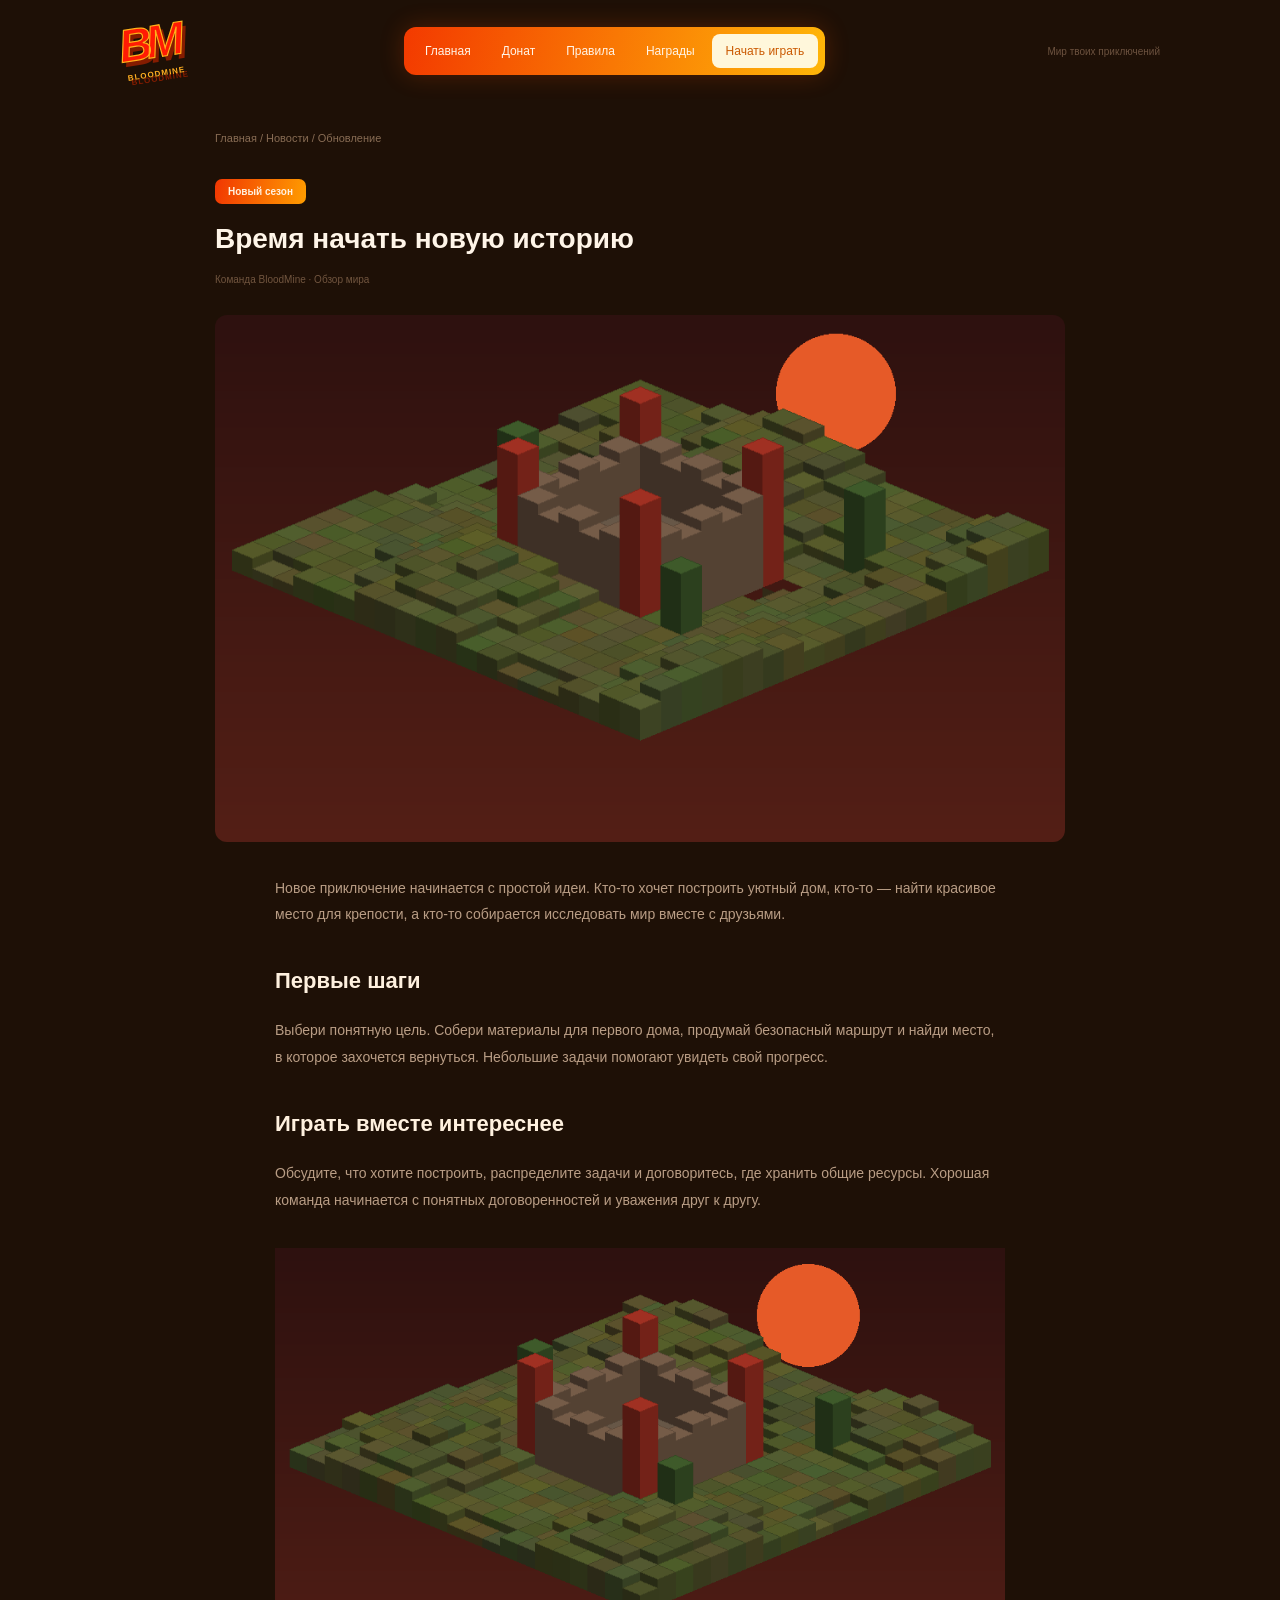
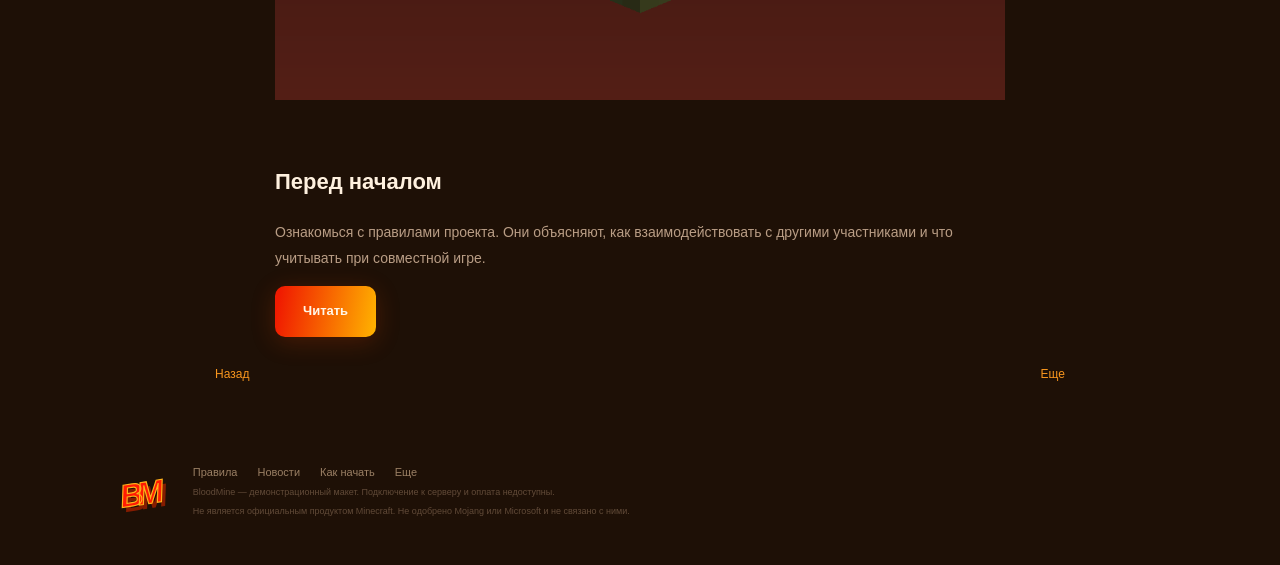
==== commit c72a2f4b: "Add files via upload Исправлены мета-теги, заголовки H1, alt картинок и битые ссылки" ====
--- a/article.html
+++ b/article.html
@@ -1,12 +1,10 @@
 <!DOCTYPE html>
-<html lang="en">
+<html lang="ru">
 <head>
   <meta charset="UTF-8">
-  <title>Главная</title>
-  <meta name="description" content="Лучший Minecraft сервер. Minecraft сервер, играть Minecraft, сервер Minecraft, лучший сервер.">
-  <meta name="keywords" content="minecraft, сервер, сервер майнкрафт, майнкрафт сервер, лучший сервер, донат, minecraft сервер">
-  <script src="assets/js/catalog.js"></script>
-  <script src="assets/js/widgets.js"></script>
+  <meta name="viewport" content="width=device-width, initial-scale=1.0">
+  <title>Новый сезон — старт приключения | BloodMine</title>
+  <meta name="description" content="Обзор нового сезона на сервере BloodMine. Новый мир, первые постройки и советы для игроков, которые только начинают свое приключение.">
   <link rel="stylesheet" href="assets/css/components.css">
   <link rel="stylesheet" href="assets/css/styles.css">
 </head>
@@ -19,15 +17,16 @@
       </div>
       <div class="header-note">Мир твоих приключений</div>
     </div>
-    <div class="wrap article-page"><div class="breadcrumbs"><a href="index.html">Главная</a> / <a href="news.html">Новости</a> / Обновление</div><span class="pill">Новый сезон</span><h2>Время начать новую историю</h2><p class="article-meta">Команда BloodMine · Обзор мира</p><img class="article-cover" src="assets/images/season.png"><div class="article-body"><p>Новое приключение начинается с простой идеи. Кто-то хочет построить уютный дом, кто-то — найти красивое место для крепости, а кто-то собирается исследовать мир вместе с друзьями.</p><h4>Первые шаги</h4><p>Выбери понятную цель. Собери материалы для первого дома, продумай безопасный маршрут и найди место, в которое захочется вернуться. Небольшие задачи помогают увидеть свой прогресс.</p><p>Новое приключение начинается с простой идеи. Кто-то хочет построить уютный дом, кто-то — найти красивое место для крепости, а кто-то собирается исследовать мир вместе с друзьями.</p><h4>Играть вместе интереснее</h4><p>Обсудите, что хотите построить, распределите задачи и договоритесь, где хранить общие ресурсы. Хорошая команда начинается с понятных договоренностей и уважения друг к другу.</p><img src="assets/images/world.png"><h4>Перед началом</h4><p>Ознакомься с правилами проекта. Они объясняют, как взаимодействовать с другими участниками и что учитывать при совместной игре.</p><a class="orange" href="rules.html">Читать</a></div><div class="article-bottom"><a href="news.html">Назад</a><a href="index.html#shop">Еще</a></div></div>
+    <div class="wrap article-page"><div class="breadcrumbs"><a href="index.html">Главная</a> / <a href="news.html">Новости</a> / Обновление</div><span class="pill">Новый сезон</span><h1>Время начать новую историю</h1><p class="article-meta">Команда BloodMine · Обзор мира</p><img class="article-cover" src="assets/images/season.png" alt="Новый сезон"><div class="article-body"><p>Новое приключение начинается с простой идеи. Кто-то хочет построить уютный дом, кто-то — найти красивое место для крепости, а кто-то собирается исследовать мир вместе с друзьями.</p><h4>Первые шаги</h4><p>Выбери понятную цель. Собери материалы для первого дома, продумай безопасный маршрут и найди место, в которое захочется вернуться. Небольшие задачи помогают увидеть свой прогресс.</p><h4>Играть вместе интереснее</h4><p>Обсудите, что хотите построить, распределите задачи и договоритесь, где хранить общие ресурсы. Хорошая команда начинается с понятных договоренностей и уважения друг к другу.</p><img src="assets/images/world.png" alt="Мир BloodMine"><h4>Перед началом</h4><p>Ознакомься с правилами проекта. Они объясняют, как взаимодействовать с другими участниками и что учитывать при совместной игре.</p><a class="orange" href="rules.html">Читать</a></div><div class="article-bottom"><a href="news.html">Назад</a><a href="index.html#shop">Еще</a></div></div>
     <div class="footer wrap">
       <a class="logo small-logo" href="index.html">BM</a>
-      <div><div class="footer-links"><a href="rules.html">Правила</a><a href="news.html">Новости</a><a href="how-to-play.html">Как начать</a><a href="archive.html">Еще</a></div>
+      <div><div class="footer-links"><a href="rules.html">Правила</a><a href="news.html">Новости</a><a href="how-to-play.html">Как начать</a><a href="news.html">Еще</a></div>
       <p>BloodMine — демонстрационный макет. Подключение к серверу и оплата недоступны.</p>
       <p>Не является официальным продуктом Minecraft. Не одобрено Mojang или Microsoft и не связано с ними.</p></div>
     </div>
     <div class="overlay" id="dialog"><div class="modal"><div class="modal-close" onclick="closeDialog()">×</div><div class="pill">BloodMine</div><h2 id="dialog-title">Информация</h2><p id="dialog-text"></p><button class="orange" onclick="closeDialog()">Понятно</button></div></div>
     <div class="toast" id="toast"></div>
-    <script src="assets/js/app.js"></script><script src="assets/js/effects.js"></script>
+    <script src="assets/js/app.js"></script>
+<script src="assets/js/effects.js"></script>
 </body>
 </html>
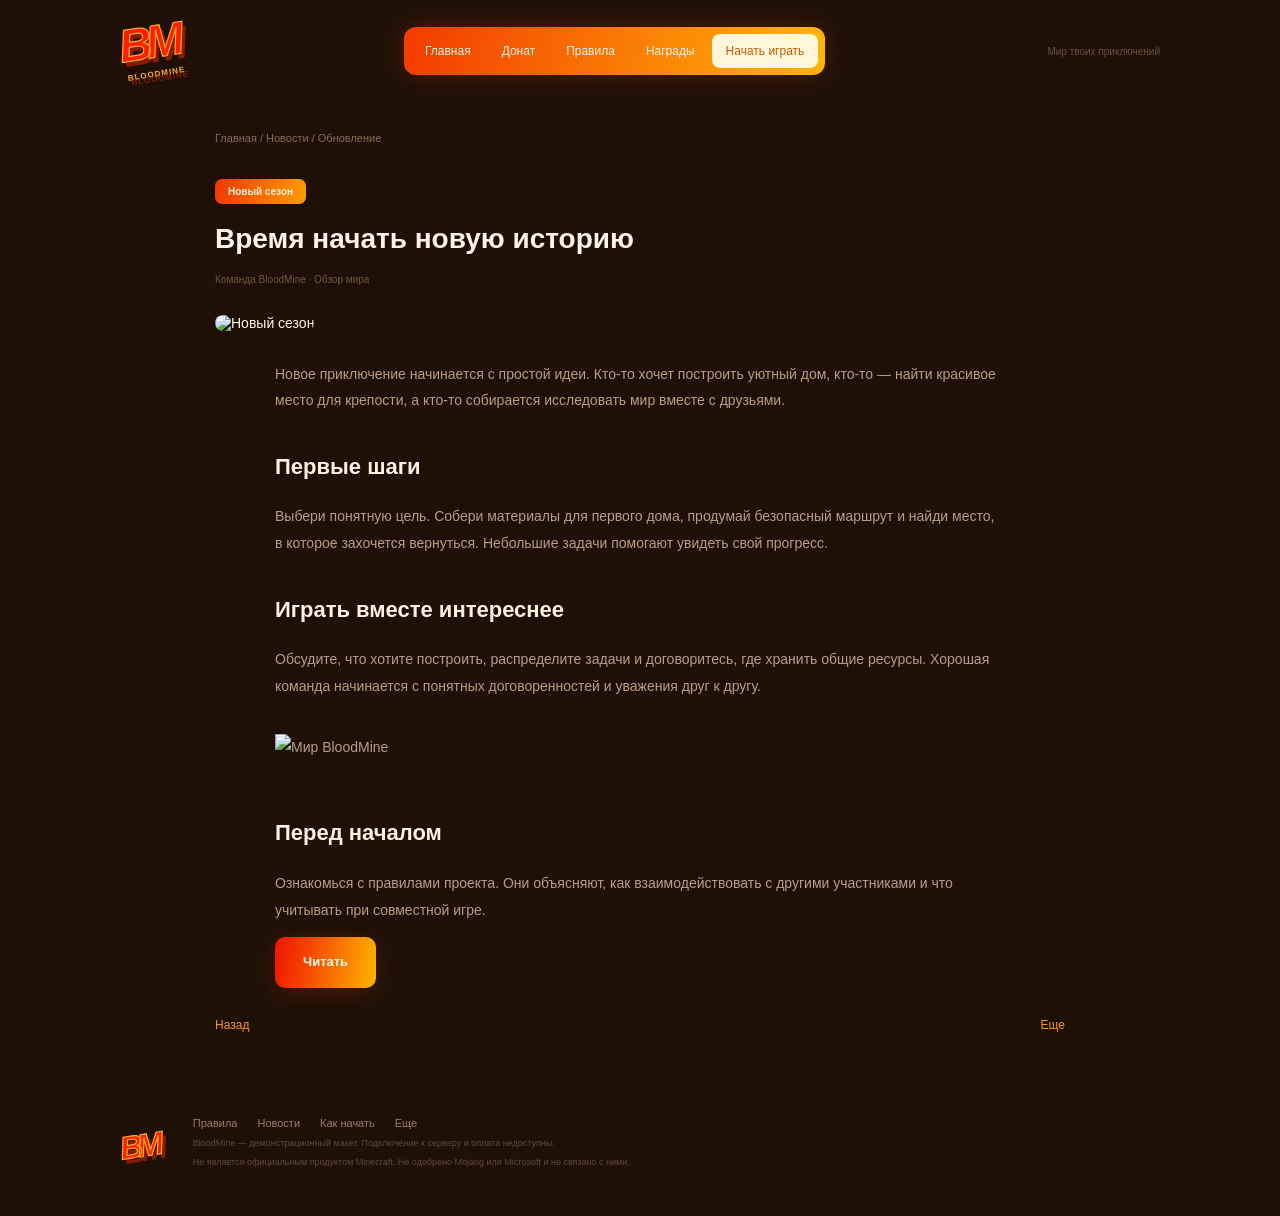
==== commit 57618a65: "Add files via upload Оптимизированы изображения (WebP) и исправлены пути к ним" ====
--- a/article.html
+++ b/article.html
@@ -17,7 +17,7 @@
       </div>
       <div class="header-note">Мир твоих приключений</div>
     </div>
-    <div class="wrap article-page"><div class="breadcrumbs"><a href="index.html">Главная</a> / <a href="news.html">Новости</a> / Обновление</div><span class="pill">Новый сезон</span><h1>Время начать новую историю</h1><p class="article-meta">Команда BloodMine · Обзор мира</p><img class="article-cover" src="assets/images/season.png" alt="Новый сезон"><div class="article-body"><p>Новое приключение начинается с простой идеи. Кто-то хочет построить уютный дом, кто-то — найти красивое место для крепости, а кто-то собирается исследовать мир вместе с друзьями.</p><h4>Первые шаги</h4><p>Выбери понятную цель. Собери материалы для первого дома, продумай безопасный маршрут и найди место, в которое захочется вернуться. Небольшие задачи помогают увидеть свой прогресс.</p><h4>Играть вместе интереснее</h4><p>Обсудите, что хотите построить, распределите задачи и договоритесь, где хранить общие ресурсы. Хорошая команда начинается с понятных договоренностей и уважения друг к другу.</p><img src="assets/images/world.png" alt="Мир BloodMine"><h4>Перед началом</h4><p>Ознакомься с правилами проекта. Они объясняют, как взаимодействовать с другими участниками и что учитывать при совместной игре.</p><a class="orange" href="rules.html">Читать</a></div><div class="article-bottom"><a href="news.html">Назад</a><a href="index.html#shop">Еще</a></div></div>
+    <div class="wrap article-page"><div class="breadcrumbs"><a href="index.html">Главная</a> / <a href="news.html">Новости</a> / Обновление</div><span class="pill">Новый сезон</span><h1>Время начать новую историю</h1><p class="article-meta">Команда BloodMine · Обзор мира</p><img class="article-cover" src="assets/images/season.webp" alt="Новый сезон"><div class="article-body"><p>Новое приключение начинается с простой идеи. Кто-то хочет построить уютный дом, кто-то — найти красивое место для крепости, а кто-то собирается исследовать мир вместе с друзьями.</p><h4>Первые шаги</h4><p>Выбери понятную цель. Собери материалы для первого дома, продумай безопасный маршрут и найди место, в которое захочется вернуться. Небольшие задачи помогают увидеть свой прогресс.</p><h4>Играть вместе интереснее</h4><p>Обсудите, что хотите построить, распределите задачи и договоритесь, где хранить общие ресурсы. Хорошая команда начинается с понятных договоренностей и уважения друг к другу.</p><img src="assets/images/world.webp" alt="Мир BloodMine"><h4>Перед началом</h4><p>Ознакомься с правилами проекта. Они объясняют, как взаимодействовать с другими участниками и что учитывать при совместной игре.</p><a class="orange" href="rules.html">Читать</a></div><div class="article-bottom"><a href="news.html">Назад</a><a href="index.html#shop">Еще</a></div></div>
     <div class="footer wrap">
       <a class="logo small-logo" href="index.html">BM</a>
       <div><div class="footer-links"><a href="rules.html">Правила</a><a href="news.html">Новости</a><a href="how-to-play.html">Как начать</a><a href="news.html">Еще</a></div>
